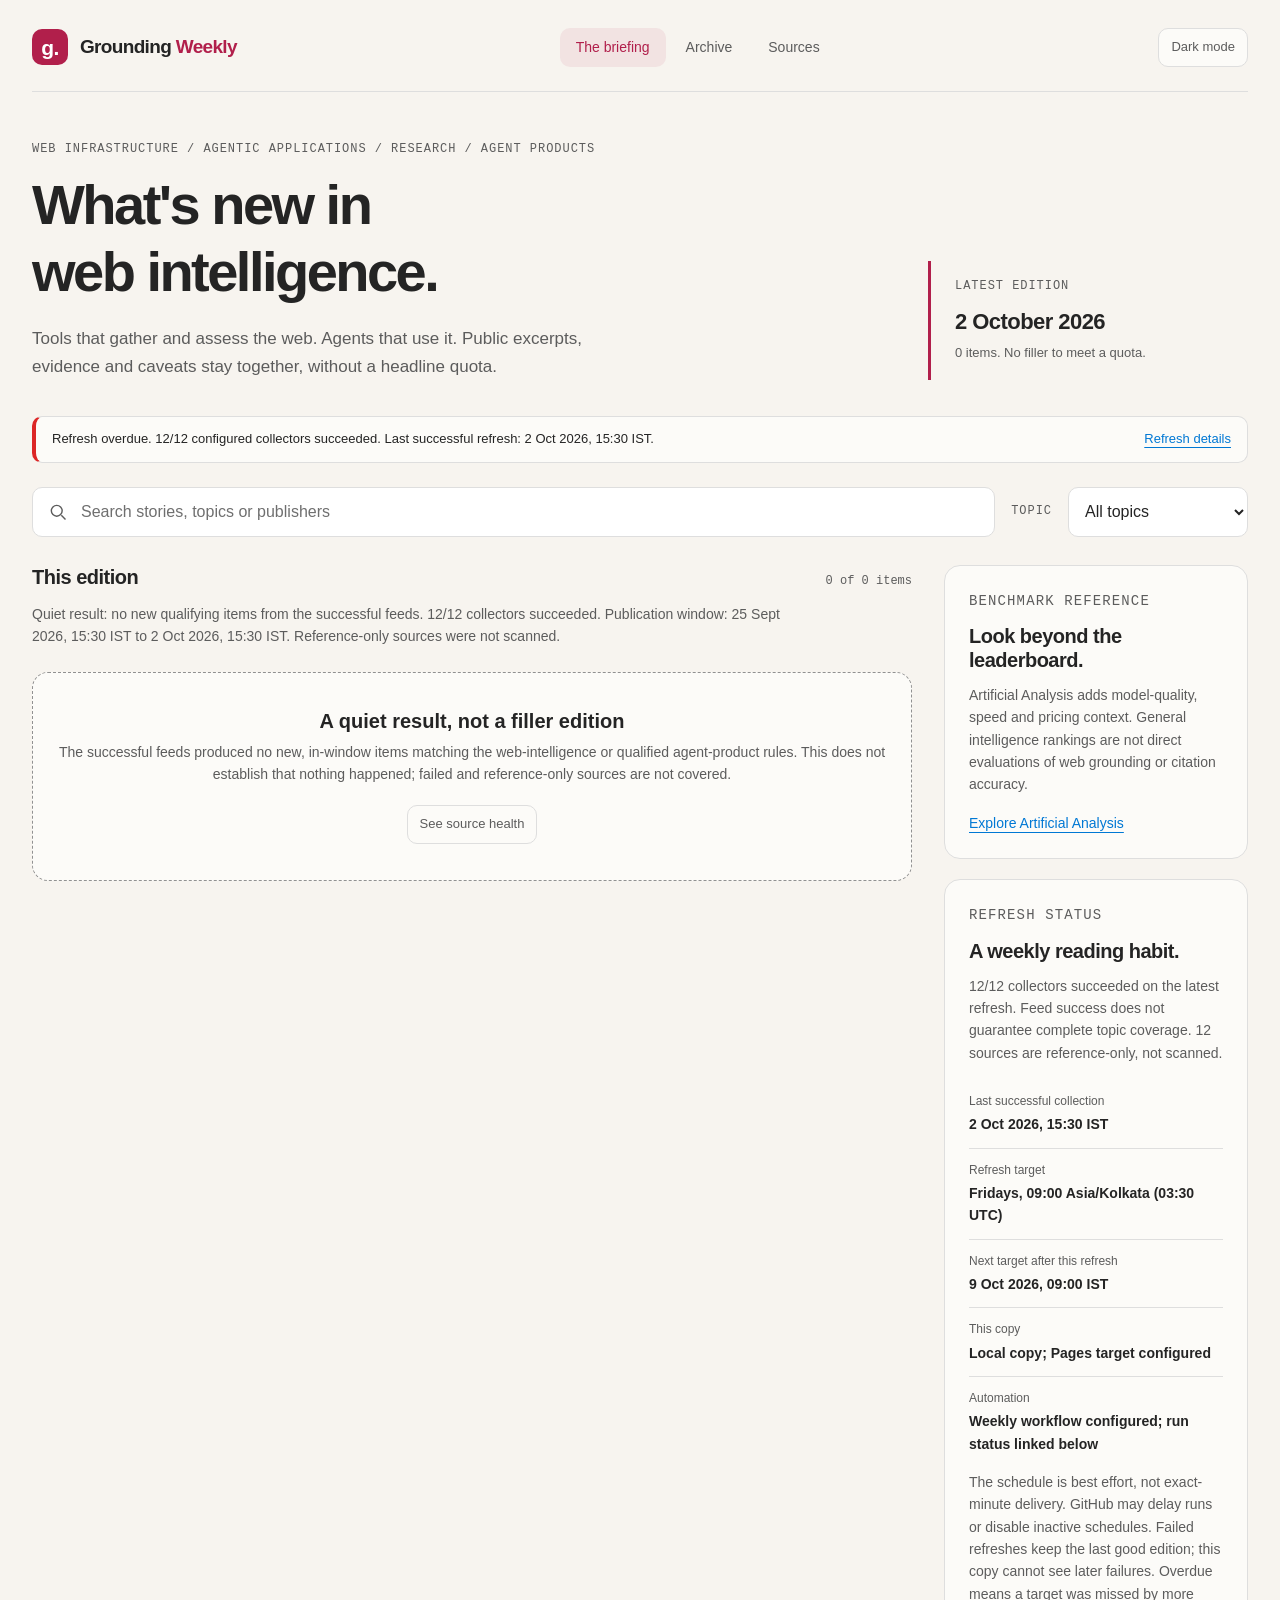
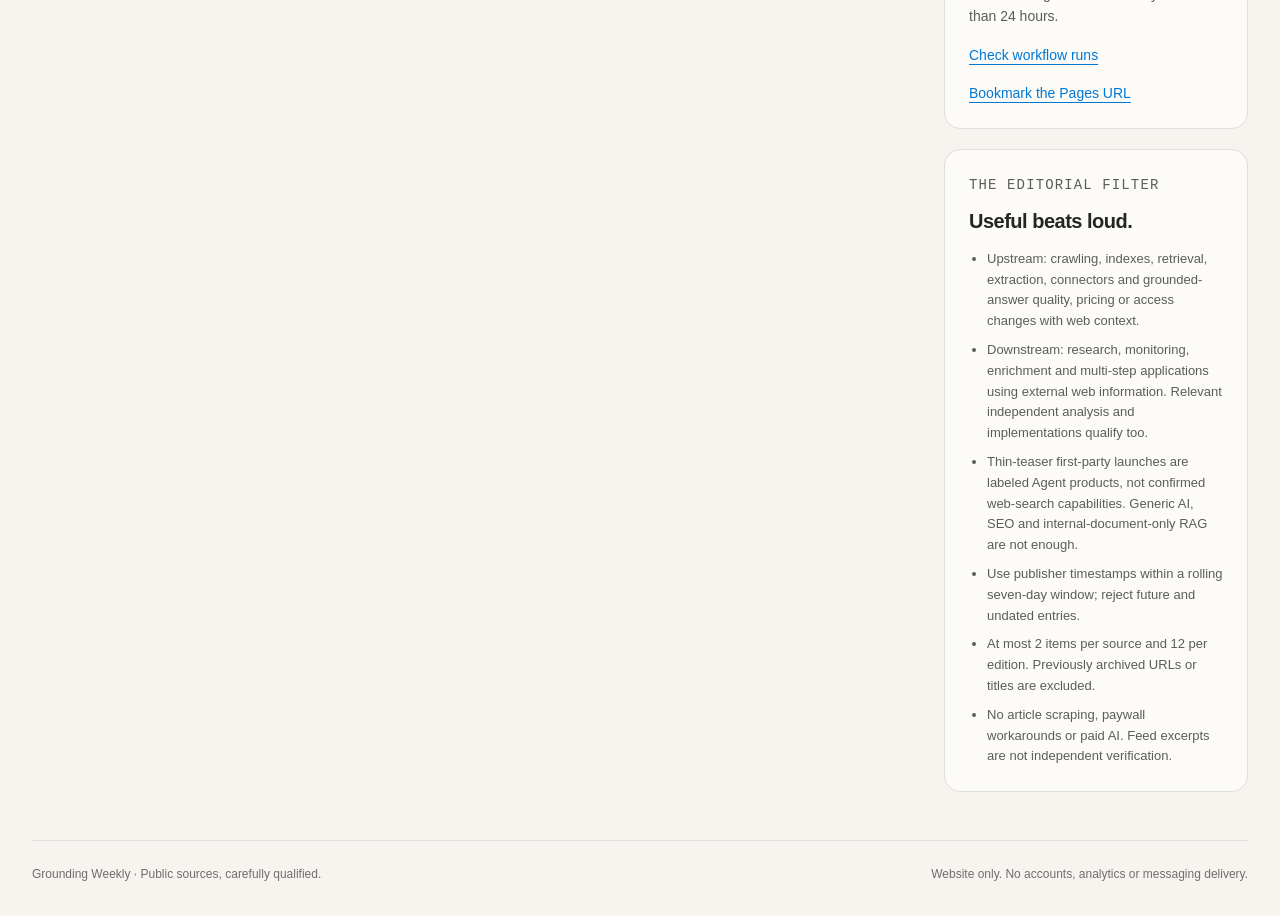
==== site/index.html @ 3a41c018 "Refresh Grounding Weekly public sources Co-authored-by: Copilot App <223556219+Copilot@users.noreply" ====
<!doctype html>
<html lang="en">
<head>
  <meta charset="utf-8">
  <meta name="viewport" content="width=device-width, initial-scale=1">
  <meta http-equiv="Content-Security-Policy" content="default-src &#x27;none&#x27;; script-src &#x27;sha256-J58UBalZcJHrtIwJrzd4avduyvlO5Zl3lnhrswQfM/o=&#x27; &#x27;sha256-8qajJcieDeSsYee5qDtjoxFMNCPQEIodFsdu4jN24/o=&#x27;; style-src &#x27;sha256-WoX86T97za8FQzG6tAXpwIPqg0qZs0aU4cuhCdgbiOQ=&#x27;; base-uri &#x27;none&#x27;; form-action &#x27;none&#x27;; connect-src &#x27;none&#x27;; object-src &#x27;none&#x27;">
  <meta name="referrer" content="no-referrer">
  <meta name="description" content="A weekly briefing on web intelligence: upstream search and data tools, downstream agentic applications, research and qualified agent-product launches. Public excerpts and honest source coverage.">
  <link rel="canonical" href="https://charanm86.github.io/grounding-weekly/">
  <title>Grounding Weekly</title>
  <script>
    (() => {
      const param = new URLSearchParams(window.location.search).get("clawpilotTheme");
      const theme =
        param || (window.matchMedia("(prefers-color-scheme: dark)").matches ? "dark" : "light");
      document.documentElement.setAttribute("data-theme", theme);
    })();
  </script>
  <style>:root {
  color-scheme: light;
  --cp-bg: #f7f4ef;
  --cp-bg-elevated: #fcfbf8;
  --cp-surface: #ffffff;
  --cp-surface-soft: #f5f5f5;
  --cp-border: #dedede;
  --cp-border-strong: #919191;
  --cp-text: #242424;
  --cp-text-muted: #5c5c5c;
  --cp-text-soft: #6f6f6f;
  --cp-accent: #b11f4b;
  --cp-accent-hover: #9a1a41;
  --cp-accent-soft: rgba(177, 31, 75, 0.08);
  --cp-accent-fg: #ffffff;
  --cp-success: #16a34a;
  --cp-danger: #dc2626;
  --cp-warning: #f59e0b;
  --cp-link: #0078d4;
  --cp-shadow: 0 18px 48px rgba(0, 0, 0, 0.12);
  --cp-overlay: rgba(255, 255, 255, 0.8);
  --cp-panel: rgba(255, 255, 255, 0.86);
  --cp-panel-strong: rgba(255, 255, 255, 0.96);
  --cp-sheen: rgba(255, 255, 255, 0.55);
  --cp-highlight: rgba(177, 31, 75, 0.12);
}
html[data-theme="dark"] {
  color-scheme: dark;
  --cp-bg: #3d3b3a;
  --cp-bg-elevated: #343231;
  --cp-surface: #292929;
  --cp-surface-soft: #2e2e2e;
  --cp-border: #474747;
  --cp-border-strong: #5f5f5f;
  --cp-text: #dedede;
  --cp-text-muted: #919191;
  --cp-text-soft: #b0b0b0;
  --cp-accent: #fd8ea1;
  --cp-accent-hover: #fb7b91;
  --cp-accent-soft: rgba(253, 142, 161, 0.14);
  --cp-accent-fg: #1a1a1a;
  --cp-success: #4ade80;
  --cp-danger: #f87171;
  --cp-warning: #fbbf24;
  --cp-link: #4da6ff;
  --cp-shadow: 0 18px 48px rgba(0, 0, 0, 0.32);
  --cp-overlay: rgba(41, 41, 41, 0.88);
  --cp-panel: rgba(41, 41, 41, 0.72);
  --cp-panel-strong: rgba(41, 41, 41, 0.96);
  --cp-sheen: rgba(255, 255, 255, 0.04);
  --cp-highlight: rgba(253, 142, 161, 0.12);
}
:root { --cp-card-shadow: 0 0 2px rgba(0,0,0,0.12), 0 1px 2px rgba(0,0,0,0.14); }
* { box-sizing: border-box; }
[hidden] { display: none !important; }
html { scroll-behavior: smooth; }
body { margin: 0; background: var(--cp-bg); color: var(--cp-text); font: 16px/1.6 "Segoe UI", Aptos, Calibri, -apple-system, BlinkMacSystemFont, sans-serif; }
button, input, select { font: inherit; }
button, a { -webkit-tap-highlight-color: var(--cp-accent-soft); }
button { cursor: pointer; }
a { color: var(--cp-link); text-underline-offset: 4px; }
a:hover { text-decoration-thickness: 2px; }
:focus-visible { outline: 3px solid var(--cp-accent); outline-offset: 4px; }
h1, h2, h3, p { margin: 0; }
h1, h2, h3 { line-height: 1.2; }
.shell { width: min(1240px, calc(100% - 64px)); margin: 0 auto; }
.mono, .eyebrow, .tag, .source-kind { font-family: Consolas, "Courier New", Courier, monospace; }
.eyebrow { color: var(--cp-text-muted); font-size: 12px; letter-spacing: .08em; text-transform: uppercase; }
.muted { color: var(--cp-text-muted); }
.small { font-size: 13px; }
.skip-link { position: fixed; top: 8px; left: 16px; z-index: 20; transform: translateY(-160%); background: var(--cp-surface); padding: 8px 16px; border: 1px solid var(--cp-border); }
.skip-link:focus { transform: translateY(0); }
.masthead { display: flex; align-items: center; justify-content: space-between; gap: 24px; padding: 28px 0 24px; border-bottom: 1px solid var(--cp-border); }
.brand { color: var(--cp-text); text-decoration: none; display: flex; align-items: center; gap: 12px; font-size: 19px; font-weight: 700; letter-spacing: -.035em; }
.brand-mark { display: grid; place-items: center; width: 36px; height: 36px; border-radius: 10px; background: var(--cp-accent); color: var(--cp-accent-fg); font-size: 21px; font-weight: 600; }
.brand .brand-accent { color: var(--cp-accent); }
.nav { display: flex; gap: 4px; align-items: center; }
.nav a { border-radius: 10px; padding: 8px 16px; font-size: 14px; color: var(--cp-text-muted); text-decoration: none; }
.nav a:hover, .nav a[aria-current="page"] { background: var(--cp-accent-soft); color: var(--cp-accent); }
.theme-button, .quiet-button { border: 1px solid var(--cp-border); color: var(--cp-text-muted); background: var(--cp-bg-elevated); border-radius: 10px; padding: 8px 12px; font-size: 13px; text-decoration: none; display: inline-block; }
.theme-button:hover, .quiet-button:hover { border-color: var(--cp-accent); color: var(--cp-accent); }
.hero { display: grid; grid-template-columns: 1fr 320px; align-items: end; gap: 48px; padding: 48px 0 36px; }
.hero h1 { margin-top: 12px; font-size: clamp(32px, 4.4vw, 56px); font-weight: 650; letter-spacing: -.045em; max-width: 680px; }
.hero-copy { margin-top: 20px; max-width: 580px; color: var(--cp-text-muted); font-size: 17px; }
.edition-stamp { padding: 16px 0 16px 24px; border-left: 3px solid var(--cp-accent); }
.edition-stamp strong { display: block; margin: 8px 0 4px; font-size: 22px; font-weight: 600; letter-spacing: -.025em; }
.freshness-banner { display: flex; justify-content: space-between; gap: 16px; align-items: center; padding: 12px 16px; border: 1px solid var(--cp-border); border-left: 4px solid var(--cp-success); border-radius: 10px; background: var(--cp-bg-elevated); font-size: 13px; margin-bottom: 24px; }
.freshness-banner[data-level="partial"], .freshness-banner[data-level="pending"] { border-left-color: var(--cp-warning); }
.freshness-banner[data-level="overdue"] { border-left-color: var(--cp-danger); }
.freshness-banner a { flex-shrink: 0; }
.toolbar { display: flex; align-items: center; gap: 16px; margin-bottom: 28px; }
.search-wrap { position: relative; flex: 1; }
.search-wrap label { position: absolute; width: 1px; height: 1px; overflow: hidden; clip-path: inset(50%); }
.search-wrap svg { position: absolute; left: 16px; top: 15px; width: 20px; height: 20px; stroke: var(--cp-text-muted); pointer-events: none; }
.search-wrap input { width: 100%; height: 50px; border: 1px solid var(--cp-border); border-radius: 10px; padding: 12px 76px 12px 48px; background: var(--cp-surface); color: var(--cp-text); }
.search-wrap input::placeholder { color: var(--cp-text-soft); }
.search-wrap button { position: absolute; right: 12px; top: 12px; border: 0; padding: 2px 8px; background: var(--cp-surface-soft); color: var(--cp-text-muted); border-radius: 6px; font-size: 13px; }
.toolbar select { height: 50px; min-width: 180px; border: 1px solid var(--cp-border); border-radius: 10px; padding: 8px 36px 8px 12px; background: var(--cp-surface); color: var(--cp-text); }
.layout { display: grid; grid-template-columns: minmax(0, 1fr) 304px; gap: 32px; align-items: start; }
.section-top { display: flex; justify-content: space-between; gap: 16px; align-items: baseline; margin-bottom: 16px; }
.section-top h2 { font-size: 20px; letter-spacing: -.025em; }
.result-count { font-size: 12px; color: var(--cp-text-muted); }
.section-description { margin: -4px 0 24px; font-size: 14px; color: var(--cp-text-muted); max-width: 760px; }
.stories { display: grid; gap: 20px; }
.story { border: 1px solid var(--cp-border); border-radius: 16px; background: var(--cp-surface); box-shadow: var(--cp-card-shadow); overflow: hidden; }
.story-content { padding: 28px 28px 24px; }
.story-tags { display: flex; flex-wrap: wrap; align-items: center; gap: 8px; margin-bottom: 16px; }
.tag { display: inline-flex; align-items: center; padding: 3px 8px; border-radius: 6px; background: var(--cp-surface-soft); color: var(--cp-text-muted); font-size: 11px; line-height: 1.6; }
.tag.accent { color: var(--cp-accent); background: var(--cp-accent-soft); }
.story h3 { font-size: clamp(22px, 2.4vw, 29px); font-weight: 650; letter-spacing: -.035em; margin-bottom: 16px; max-width: 690px; overflow-wrap: anywhere; }
.summary-block h4 { margin: 0 0 4px; font-size: 14px; line-height: 1.4; }
.excerpt-label { color: var(--cp-text-muted); font-size: 12px; margin-bottom: 8px; }
.story-summary { font-size: 16px; color: var(--cp-text-muted); overflow-wrap: anywhere; }
.why { margin-top: 20px; padding-left: 16px; border-left: 2px solid var(--cp-border-strong); font-size: 14px; }
.why strong { display: block; margin-bottom: 4px; font-size: 12px; color: var(--cp-accent); }
.evidence-strip { display: grid; grid-template-columns: 1fr 1.1fr; gap: 16px; padding: 16px 28px; border-top: 1px solid var(--cp-border); background: var(--cp-bg-elevated); }
.evidence-strip small { display: block; color: var(--cp-text-muted); font-size: 11px; margin-bottom: 2px; letter-spacing: .06em; text-transform: uppercase; }
.evidence-strip a { font-size: 13px; font-weight: 600; }
.evidence-strip .status-text { font-size: 13px; }
.story-notes { border-top: 1px solid var(--cp-border); padding: 0 28px; }
.story-notes summary { cursor: pointer; padding: 12px 0; color: var(--cp-text-muted); font-size: 13px; }
.story-notes p { margin-bottom: 16px; font-size: 13px; color: var(--cp-text-muted); }
.sidebar { display: grid; gap: 20px; }
.side-panel { background: var(--cp-bg-elevated); border: 1px solid var(--cp-border); border-radius: 16px; padding: 24px; }
.side-panel h2 { margin: 12px 0; font-size: 20px; letter-spacing: -.025em; }
.side-panel p { font-size: 14px; color: var(--cp-text-muted); }
.side-panel a { display: block; margin-top: 16px; font-size: 14px; }
.side-panel ul { margin: 16px 0 0; padding-left: 18px; color: var(--cp-text-muted); font-size: 13px; }
.side-panel li + li { margin-top: 8px; }
.status-row { display: grid; grid-template-columns: 1fr; padding: 12px 0; border-bottom: 1px solid var(--cp-border); gap: 2px; }
.status-row:last-child { border-bottom: 0; padding-bottom: 0; }
.status-row dt { color: var(--cp-text-muted); font-size: 12px; }
.status-row dd { margin: 0; font-size: 14px; font-weight: 600; }
.source-intro { border: 1px solid var(--cp-border); border-radius: 10px; background: var(--cp-bg-elevated); padding: 16px 20px; margin-bottom: 20px; font-size: 13px; color: var(--cp-text-muted); }
.source-list { display: grid; gap: 12px; }
.source-row { display: grid; grid-template-columns: minmax(0, 1fr) minmax(0, 1.15fr); align-items: start; gap: 16px; padding: 20px 24px; background: var(--cp-surface); border: 1px solid var(--cp-border); border-radius: 16px; }
.source-row h3 { font-size: 17px; font-weight: 600; margin-top: 4px; }
.source-row h3 a { color: var(--cp-text); text-decoration: none; }
.source-row h3 a:hover { color: var(--cp-accent); text-decoration: underline; }
.source-kind { color: var(--cp-text-soft); font-size: 10px; text-transform: uppercase; letter-spacing: .08em; }
.source-purpose, .source-health { font-size: 13px; color: var(--cp-text-muted); overflow-wrap: anywhere; }
.source-audience { margin-top: 8px; font-size: 12px; color: var(--cp-text-soft); }
.source-feed { display: inline-block; margin-top: 8px; font-size: 12px; }
.source-health { margin-top: 12px; border-top: 1px solid var(--cp-border); padding-top: 12px; }
.health-label { color: var(--cp-text); font-weight: 600; display: block; margin-bottom: 4px; }
.health-label::before { content: ""; display: inline-block; width: 7px; height: 7px; border-radius: 50%; margin-right: 8px; background: var(--cp-border-strong); }
.health-label[data-status="ok"]::before { background: var(--cp-success); }
.health-label[data-status="blocked"]::before, .health-label[data-status="failed"]::before { background: var(--cp-warning); }
.archive-card { display: grid; grid-template-columns: 120px minmax(0, 1fr); gap: 24px; padding: 24px; border: 1px solid var(--cp-border); border-radius: 16px; background: var(--cp-surface); }
.archive-date { color: var(--cp-accent); font-size: 14px; font-family: Consolas, "Courier New", Courier, monospace; }
.archive-card h3 { margin-bottom: 8px; font-size: 20px; letter-spacing: -.025em; }
.archive-card p { font-size: 14px; color: var(--cp-text-muted); }
.archive-card .quiet-button { margin-top: 16px; }
.empty { border: 1px dashed var(--cp-border-strong); border-radius: 16px; padding: 36px 24px; text-align: center; background: var(--cp-bg-elevated); }
.empty h3 { font-size: 20px; margin-bottom: 8px; }
.empty p { color: var(--cp-text-muted); font-size: 14px; margin-bottom: 20px; }
.footer { margin-top: 48px; padding: 24px 0 32px; border-top: 1px solid var(--cp-border); display: flex; justify-content: space-between; gap: 24px; color: var(--cp-text-soft); font-size: 12px; }
.error { padding: 20px; border: 1px solid var(--cp-danger); border-radius: 10px; color: var(--cp-danger); background: var(--cp-surface); margin: 24px 0; }
@media (max-width: 1000px) {
  .shell { width: min(900px, calc(100% - 40px)); }
  .hero { grid-template-columns: 1fr 260px; gap: 28px; }
  .layout { grid-template-columns: minmax(0, 1fr) 260px; gap: 20px; }
  .story-content { padding: 24px; }
  .evidence-strip { padding-left: 24px; padding-right: 24px; }
  .story-notes { padding: 0 24px; }
}
@media (max-width: 760px) {
  .shell { width: calc(100% - 32px); }
  .masthead { flex-wrap: wrap; gap: 20px 12px; padding: 20px 0 16px; }
  .brand { font-size: 18px; }
  .nav { order: 3; width: 100%; }
  .nav a { flex: 1; text-align: center; padding: 8px; }
  .hero { grid-template-columns: 1fr; gap: 24px; padding: 32px 0 24px; }
  .hero h1 { font-size: 38px; max-width: 580px; }
  .hero-copy { font-size: 15px; margin-top: 16px; }
  .edition-stamp { padding: 4px 0 4px 16px; }
  .edition-stamp strong { font-size: 18px; margin-top: 4px; }
  .freshness-banner { flex-direction: column; align-items: start; gap: 8px; }
  .toolbar { flex-wrap: wrap; gap: 12px; }
  .search-wrap { flex-basis: 100%; }
  .toolbar select { width: 100%; }
  .layout { grid-template-columns: 1fr; }
  .story-content { padding: 20px; }
  .story h3 { font-size: 24px; }
  .evidence-strip { padding: 16px 20px; gap: 12px; }
  .story-notes { padding: 0 20px; }
  .sidebar { grid-template-columns: 1fr; margin-top: 12px; }
  .source-row { grid-template-columns: 1fr; gap: 12px; padding: 20px; }
  .archive-card { grid-template-columns: 1fr; gap: 12px; padding: 20px; }
  .footer { flex-direction: column; gap: 8px; margin-top: 32px; }
}
@media (max-width: 380px) {
  .brand { font-size: 16px; gap: 8px; }
  .theme-button { padding: 8px; }
  .section-top { flex-wrap: wrap; gap: 8px; }
}
@media (prefers-reduced-motion: reduce) { html { scroll-behavior: auto; } }
@media print {
  body { background: var(--cp-surface); }
  .shell { width: 100%; }
  .nav, .theme-button, .toolbar, .freshness-banner a { display: none; }
  .hero, .layout { display: block; }
  .hero { padding: 24px 0; }
  .edition-stamp { margin-top: 20px; }
  .sidebar { margin-top: 24px; grid-template-columns: 1fr 1fr; }
  .story { break-inside: avoid; box-shadow: none; }
}
</style>
</head>
<body>
  <a class="skip-link" href="#main-content">Skip to the briefing</a>
  <div class="shell">
    <header class="masthead">
      <a class="brand" href="#edition" aria-label="Grounding Weekly home">
        <span class="brand-mark" aria-hidden="true">g.</span>
        <span>Grounding <span class="brand-accent">Weekly</span></span>
      </a>
      <nav class="nav" aria-label="Main navigation">
        <a href="#edition" data-nav="edition" aria-current="page">The briefing</a>
        <a href="#archive" data-nav="archive">Archive</a>
        <a href="#sources" data-nav="sources">Sources</a>
      </nav>
      <button class="theme-button" id="theme-toggle" type="button" aria-pressed="false">Dark mode</button>
    </header>
    <section class="hero" aria-labelledby="page-title">
      <div>
        <p class="eyebrow">Web infrastructure / Agentic applications / Research / Agent products</p>
        <h1 id="page-title">What's new in<br>web intelligence.</h1>
        <p class="hero-copy">Tools that gather and assess the web. Agents that use it. Public excerpts, evidence and caveats stay together, without a headline quota.</p>
      </div>
      <div class="edition-stamp">
        <p class="eyebrow" id="stamp-label">Edition</p>
        <strong id="stamp-date"></strong>
        <p class="small muted" id="stamp-note"></p>
      </div>
    </section>
    <div class="freshness-banner" id="freshness-banner" role="status">
      <span id="freshness-summary"></span>
      <a href="#update-status">Refresh details</a>
    </div>
    <div id="load-error" class="error" role="alert" hidden></div>
    <noscript><p class="error">Enable JavaScript to browse the briefing, filters and source library. This self-contained reader makes no background requests and needs no external scripts.</p></noscript>
    <main id="main-content" tabindex="-1">
      <div class="toolbar">
        <div class="search-wrap">
          <label for="search">Search the current view</label>
          <svg viewBox="0 0 24 24" fill="none" stroke-width="1.7" aria-hidden="true"><circle cx="10.5" cy="10.5" r="6.5"></circle><path d="m16 16 5 5"></path></svg>
          <input id="search" type="search" placeholder="Search stories, topics or publishers" autocomplete="off" spellcheck="false" aria-controls="view-content">
          <button id="clear-search" type="button" hidden aria-label="Clear search">Clear</button>
        </div>
        <label for="filter" class="eyebrow" id="filter-label">Topic</label>
        <select id="filter" aria-labelledby="filter-label" aria-controls="view-content"><option value="all">All topics</option></select>
      </div>
      <div class="layout">
        <div id="view-content">
          <section id="edition-view" aria-labelledby="edition-heading">
            <div class="section-top">
              <h2 id="edition-heading">This edition</h2>
              <span class="result-count mono" id="edition-count" role="status" aria-live="polite"></span>
            </div>
            <p class="section-description" id="edition-description"></p>
            <div id="story-list" class="stories"></div>
          </section>
          <section id="archive-view" aria-labelledby="archive-heading" hidden>
            <div class="section-top">
              <h2 id="archive-heading">The archive</h2>
              <span class="result-count mono" id="archive-count" role="status" aria-live="polite"></span>
            </div>
            <p class="section-description">Saved editions, including quiet weeks. Dates and source health belong to each snapshot; old stories are not announced again. Same-day refreshes update one edition.</p>
            <div id="archive-list" class="stories"></div>
          </section>
          <section id="sources-view" aria-labelledby="sources-heading" hidden>
            <div class="section-top">
              <h2 id="sources-heading">The source library</h2>
              <span class="result-count mono" id="sources-count" role="status" aria-live="polite"></span>
            </div>
            <p class="section-description" id="source-description"></p>
            <div class="source-intro" id="source-intro"></div>
            <div id="source-list" class="source-list"></div>
          </section>
        </div>
        <aside class="sidebar" aria-label="Reading notes and refresh status">
          <section class="side-panel">
            <p class="eyebrow">Benchmark reference</p>
            <h2>Look beyond the leaderboard.</h2>
            <p>Artificial Analysis adds model-quality, speed and pricing context. General intelligence rankings are not direct evaluations of web grounding or citation accuracy.</p>
            <a href="https://artificialanalysis.ai/" target="_blank" rel="noopener noreferrer">Explore Artificial Analysis</a>
          </section>
          <section class="side-panel" id="update-status" aria-labelledby="update-heading">
            <p class="eyebrow">Refresh status</p>
            <h2 id="update-heading">A weekly reading habit.</h2>
            <p id="coverage-summary"></p>
            <dl>
              <div class="status-row"><dt>Last successful collection</dt><dd id="refresh-date"></dd></div>
              <div class="status-row"><dt>Refresh target</dt><dd id="cadence"></dd></div>
              <div class="status-row"><dt>Next target after this refresh</dt><dd id="next-refresh"></dd></div>
              <div class="status-row"><dt>This copy</dt><dd id="hosting-status"></dd></div>
              <div class="status-row"><dt>Automation</dt><dd id="automation-status"></dd></div>
            </dl>
            <p class="small" id="freshness-note"></p>
            <a id="workflow-link" target="_blank" rel="noopener noreferrer">Check workflow runs</a>
            <a id="site-link" target="_blank" rel="noopener noreferrer">Bookmark the Pages URL</a>
          </section>
          <section class="side-panel">
            <p class="eyebrow">The editorial filter</p>
            <h2>Useful beats loud.</h2>
            <ul>
              <li>Upstream: crawling, indexes, retrieval, extraction, connectors and grounded-answer quality, pricing or access changes with web context.</li>
              <li>Downstream: research, monitoring, enrichment and multi-step applications using external web information. Relevant independent analysis and implementations qualify too.</li>
              <li>Thin-teaser first-party launches are labeled Agent products, not confirmed web-search capabilities. Generic AI, SEO and internal-document-only RAG are not enough.</li>
              <li>Use publisher timestamps within a rolling seven-day window; reject future and undated entries.</li>
              <li id="selection-limits"></li>
              <li>No article scraping, paywall workarounds or paid AI. Feed excerpts are not independent verification.</li>
            </ul>
          </section>
        </aside>
      </div>
    </main>
    <footer class="footer">
      <span>Grounding Weekly &middot; Public sources, carefully qualified.</span>
      <span>Website only. No accounts, analytics or messaging delivery.</span>
    </footer>
  </div>
  <template id="story-template">
    <article class="story">
      <div class="story-content">
        <div class="story-tags"><span class="tag accent" data-field="kind"></span><span class="tag" data-field="topic"></span><span class="small muted" data-field="date"></span></div>
        <h3 data-field="title"></h3>
        <div class="summary-block">
          <h4>Summary</h4>
          <p class="excerpt-label" data-field="excerptLabel"></p>
          <p class="story-summary" data-field="excerpt"></p>
        </div>
        <div class="why"><strong>WHY INCLUDED</strong><p data-field="why"></p></div>
      </div>
      <div class="evidence-strip">
        <div><small>Publisher source</small><a data-field="source-link" target="_blank" rel="noopener noreferrer"></a></div>
        <div><small>Evidence label</small><span class="status-text" data-field="evidence"></span></div>
      </div>
      <details class="story-notes"><summary>Evidence and caveats</summary><p data-field="caveat"></p></details>
    </article>
  </template>
  <script id="briefing-data" type="application/json">{"schemaVersion":2,"currentEditionId":"2026-10-02","lastSuccessfulRefresh":"2026-10-02T10:00:08Z","editions":[{"id":"2026-10-02","date":"2026-10-02","name":"Weekly briefing - 2026-10-02","origin":"collected","outcome":"quiet","refreshedAt":"2026-10-02T10:00:08Z","windowStart":"2026-09-25T10:00:01Z","windowEnd":"2026-10-02T10:00:01Z","coverage":[{"sourceId":"openai","checkedAt":"2026-10-02T10:00:02Z","status":"ok","entries":1243,"eligible":0,"selected":0,"rejected":{"offTopic":13,"alreadyArchived":1,"outsideWindow":1229},"bytes":758460,"message":"Public feed retrieved and parsed."},{"sourceId":"google","checkedAt":"2026-10-02T10:00:02Z","status":"ok","entries":20,"eligible":0,"selected":0,"rejected":{"offTopic":4,"outsideWindow":16},"bytes":538152,"message":"Public feed retrieved and parsed."},{"sourceId":"microsoft","checkedAt":"2026-10-02T10:00:02Z","status":"ok","entries":10,"eligible":0,"selected":0,"rejected":{"offTopic":4,"outsideWindow":6},"bytes":226970,"message":"Public feed retrieved and parsed."},{"sourceId":"brave","checkedAt":"2026-10-02T10:00:02Z","status":"ok","entries":10,"eligible":0,"selected":0,"rejected":{"outsideWindow":10},"bytes":146694,"message":"Public feed retrieved and parsed."},{"sourceId":"simon-willison","checkedAt":"2026-10-02T10:00:02Z","status":"ok","entries":30,"eligible":0,"selected":0,"rejected":{"offTopic":14,"outsideWindow":16},"bytes":166610,"message":"Public feed retrieved and parsed."},{"sourceId":"one-useful-thing","checkedAt":"2026-10-02T10:00:02Z","status":"ok","entries":20,"eligible":0,"selected":0,"rejected":{"offTopic":1,"outsideWindow":19},"bytes":911449,"message":"Public feed retrieved and parsed."},{"sourceId":"ahead-of-ai","checkedAt":"2026-10-02T10:00:02Z","status":"ok","entries":20,"eligible":0,"selected":0,"rejected":{"offTopic":1,"outsideWindow":19},"bytes":2707555,"message":"Public feed retrieved and parsed."},{"sourceId":"interconnects","checkedAt":"2026-10-02T10:00:02Z","status":"ok","entries":20,"eligible":0,"selected":0,"rejected":{"outsideWindow":20},"bytes":539653,"message":"Public feed retrieved and parsed."},{"sourceId":"latent-space","checkedAt":"2026-10-02T10:00:02Z","status":"ok","entries":20,"eligible":0,"selected":0,"rejected":{"offTopic":9,"outsideWindow":11},"bytes":1349457,"message":"Public feed retrieved and parsed."},{"sourceId":"towards-ai","checkedAt":"2026-10-02T10:00:02Z","status":"ok","entries":10,"eligible":0,"selected":0,"rejected":{"offTopic":10},"bytes":93828,"message":"Public feed retrieved and parsed."},{"sourceId":"data-science-collective","checkedAt":"2026-10-02T10:00:02Z","status":"ok","entries":10,"eligible":0,"selected":0,"rejected":{"offTopic":6,"outsideWindow":4},"bytes":68652,"message":"Public feed retrieved and parsed."},{"sourceId":"arxiv-ir","checkedAt":"2026-10-02T10:00:03Z","status":"ok","entries":24,"eligible":0,"selected":0,"rejected":{"offTopic":12,"notNewPreprint":12},"bytes":51958,"message":"Public feed retrieved and parsed.","robotsNote":"No robots.txt published (HTTP 404/410)."}],"items":[]},{"id":"2026-09-30","date":"2026-09-30","name":"Weekly briefing - 2026-09-30","origin":"collected","outcome":"stories","refreshedAt":"2026-09-30T08:58:26Z","windowStart":"2026-09-23T03:28:51Z","windowEnd":"2026-09-30T08:58:14Z","coverage":[{"sourceId":"openai","checkedAt":"2026-09-30T08:58:14Z","status":"ok","entries":1238,"eligible":0,"selected":0,"rejected":{"offTopic":15,"alreadyArchived":1,"outsideWindow":1222},"bytes":755374,"message":"Public feed retrieved and parsed."},{"sourceId":"google","checkedAt":"2026-09-30T08:58:14Z","status":"failed","entries":0,"eligible":0,"selected":0,"rejected":{},"message":"TimeoutError: The read operation timed out"},{"sourceId":"microsoft","checkedAt":"2026-09-30T08:58:14Z","status":"ok","entries":10,"eligible":0,"selected":0,"rejected":{"offTopic":4,"outsideWindow":6},"bytes":227316,"message":"Public feed retrieved and parsed."},{"sourceId":"brave","checkedAt":"2026-09-30T08:58:14Z","status":"ok","entries":10,"eligible":0,"selected":0,"rejected":{"outsideWindow":10},"bytes":146694,"message":"Public feed retrieved and parsed."},{"sourceId":"simon-willison","checkedAt":"2026-09-30T08:58:14Z","status":"ok","entries":30,"eligible":0,"selected":0,"rejected":{"offTopic":18,"outsideWindow":12},"bytes":167176,"message":"Public feed retrieved and parsed."},{"sourceId":"one-useful-thing","checkedAt":"2026-09-30T08:58:14Z","status":"ok","entries":20,"eligible":0,"selected":0,"rejected":{"outsideWindow":20},"bytes":926908,"message":"Public feed retrieved and parsed."},{"sourceId":"ahead-of-ai","checkedAt":"2026-09-30T08:58:14Z","status":"ok","entries":20,"eligible":0,"selected":0,"rejected":{"offTopic":1,"outsideWindow":19},"bytes":2706431,"message":"Public feed retrieved and parsed."},{"sourceId":"interconnects","checkedAt":"2026-09-30T08:58:14Z","status":"ok","entries":20,"eligible":0,"selected":0,"rejected":{"outsideWindow":20},"bytes":539653,"message":"Public feed retrieved and parsed."},{"sourceId":"latent-space","checkedAt":"2026-09-30T08:58:14Z","status":"ok","entries":20,"eligible":0,"selected":0,"rejected":{"offTopic":10,"outsideWindow":10},"bytes":1369493,"message":"Public feed retrieved and parsed."},{"sourceId":"towards-ai","checkedAt":"2026-09-30T08:58:14Z","status":"ok","entries":10,"eligible":0,"selected":0,"rejected":{"offTopic":10},"bytes":174192,"message":"Public feed retrieved and parsed."},{"sourceId":"data-science-collective","checkedAt":"2026-09-30T08:58:14Z","status":"ok","entries":10,"eligible":0,"selected":0,"rejected":{"offTopic":6,"outsideWindow":4},"bytes":110856,"message":"Public feed retrieved and parsed."},{"sourceId":"arxiv-ir","checkedAt":"2026-09-30T08:58:15Z","status":"ok","entries":41,"eligible":0,"selected":0,"rejected":{"alreadyArchived":2,"offTopic":12,"notNewPreprint":27},"bytes":92126,"message":"Public feed retrieved and parsed.","robotsNote":"No robots.txt published (HTTP 404/410)."}],"items":[{"id":"fbf6c9160eee6d4c","sourceId":"arxiv-ir","kind":"Research / preprint","topic":"Agentic applications","publishedAt":"2026-09-30T04:00:00Z","title":"Structured Interaction, Visual Localization, and Robust Execution for Complex Web Tasks: A Technical Report on the WebRetriever Challenge","excerpt":"arXiv:2609.35904v1 Announce Type: new Abstract: This report presents the web agent system developed for the WebRetriever Challenge. The system follows a structuredinteraction- first strategy, using semantic webpage...","excerptLabel":"Publisher excerpt","matchedTerms":["agent","web tasks"],"evidence":"Preprint; peer review not established","url":"https://arxiv.org/abs/2609.35904","caveat":"Publication time comes from the feed, not an independent article-date check. Automatic keyword selection can miss relevant items or include marginal ones. Short excerpts omit context; read the source. A preprint is research, not a verified product capability or a claim of peer review."},{"id":"4e7caffd29ca672d","sourceId":"arxiv-ir","kind":"Research / preprint","topic":"Evaluation","publishedAt":"2026-09-30T04:00:00Z","title":"Socrates-RAG: Premise-Directed Inquiry against Coordinated Evidence Poisoning","excerpt":"arXiv:2609.35773v1 Announce Type: new Abstract: Retrieval-augmented generation (RAG) defenses typically decide how to filter or aggregate a fixed retrieved set. In open-corpus question answering, however, decisive...","excerptLabel":"Publisher excerpt","matchedTerms":["evidence poisoning","open-corpus","retrieval"],"evidence":"Preprint; peer review not established","url":"https://arxiv.org/abs/2609.35773","caveat":"Publication time comes from the feed, not an independent article-date check. Automatic keyword selection can miss relevant items or include marginal ones. Short excerpts omit context; read the source. A preprint is research, not a verified product capability or a claim of peer review."},{"id":"dec620cb7225d243","sourceId":"openai","kind":"Publisher update","topic":"Agent products","publishedAt":"2026-09-29T00:00:00Z","title":"Introducing dots","excerpt":"Dots by OpenAI are proactive assistants that can keep working across complex projects and everyday tasks. Learn how dots help you stay in control while work moves forward.","excerptLabel":"Publisher excerpt","matchedTerms":["introducing","proactive assistants"],"evidence":"Publisher-reported; not independently tested","url":"https://openai.com/index/introducing-dots","caveat":"Publication time comes from the feed, not an independent article-date check. Automatic keyword selection can miss relevant items or include marginal ones. Short excerpts omit context; read the source. Product availability and benchmark comparisons are vendor-reported, not independent verification. Included as an agent-product announcement; this excerpt does not establish web-search or grounding capabilities."}]},{"id":"2026-09-29","date":"2026-09-29","name":"The initial, qualified briefing","origin":"curated","outcome":"curated","refreshedAt":null,"windowStart":null,"windowEnd":null,"coverage":[],"items":[{"id":"exa-agent-ultra","sourceId":"exa","kind":"Qualified release","topic":"Deep research","publishedAt":"2026-09-25","title":"Exa introduces Agent Ultra for more exhaustive web research","excerpt":"Exa describes Ultra as its highest-effort research mode, coordinating agents across sources for list-building, entity enrichment and evidence-backed research. The announcement links to documentation and a playground.","excerptLabel":"Seed editorial note - 29 September 2026","matchedTerms":[],"evidence":"Vendor announcement; not independently tested","url":"https://exa.ai/blog/exa-agent-ultra","caveat":"The article's datePublished is 25 September 2026. Exa's WANDR, DeepSearchQA and other comparisons are vendor-reported, not independently proven superiority. The product was not exercised for this briefing."},{"id":"parallel-lovable","sourceId":"parallel","kind":"Available-capability watch","topic":"Web access","publishedAt":null,"title":"Parallel brings live-web capabilities into Lovable","excerpt":"Parallel says its Lovable connector supports web search, deep research, list enrichment and content extraction. Managed Lovable billing or a Parallel API key is required; this does not imply free usage.","excerptLabel":"Seed editorial note - 29 September 2026","matchedTerms":[],"evidence":"Date uncertain; not a new-launch claim","url":"https://parallel.ai/blog/lovable-parallel","caveat":"The blog index displayed 28 September while article JSON-LD stated 13 September 2026. Retained as an available-capability watch item, not a confirmed new launch this week. The integration was not independently tested."}]}],"site":{"title":"Grounding Weekly","url":"https://charanm86.github.io/grounding-weekly/","repository":"https://github.com/charanm86/grounding-weekly","workflow":"https://github.com/charanm86/grounding-weekly/actions/workflows/publish.yml","schedule":{"cron":"30 3 * * 5","timezone":"Asia/Kolkata","label":"Fridays, 09:00 Asia/Kolkata (03:30 UTC)","graceHours":24},"selection":{"windowDays":7,"maxPerSource":2,"maxItems":12},"audienceVerifiedAt":"2026-09-29"},"sources":[{"id":"openai","name":"OpenAI","kind":"Official","url":"https://openai.com/news/","feed":"https://openai.com/news/rss.xml","purpose":"Search tools, grounded answers and deep-research announcements."},{"id":"anthropic","name":"Anthropic","kind":"Official","url":"https://www.anthropic.com/news","purpose":"Claude web search, research capabilities and relevant tool changes.","referenceReason":"No verified publisher feed is configured. Consult the public news page."},{"id":"google","name":"Google Cloud AI","kind":"Official","url":"https://cloud.google.com/blog/products/ai-machine-learning","feed":"https://cloudblog.withgoogle.com/products/ai-machine-learning/rss/","purpose":"Gemini web grounding, search and agent-research features."},{"id":"microsoft","name":"Microsoft Azure","kind":"Official","url":"https://azure.microsoft.com/en-us/blog/","feed":"https://azure.microsoft.com/en-us/blog/feed/","purpose":"Public-web grounding and search-related platform changes."},{"id":"perplexity","name":"Perplexity","kind":"Official","url":"https://www.perplexity.ai/hub/blog","purpose":"Search, research and developer-facing answer-engine releases.","referenceReason":"No verified publisher feed is configured; this page is not scraped."},{"id":"xai","name":"xAI","kind":"Official","url":"https://x.ai/news","purpose":"Web search and research changes with a concrete grounding implication.","referenceReason":"No verified publisher feed is configured; this page is not scraped."},{"id":"exa","name":"Exa","kind":"Search specialist","url":"https://exa.ai/blog","purpose":"Search, extraction, web research and evidence-backed enrichment.","referenceReason":"No verified publisher feed is configured. The qualified September 29 seed remains in the archive."},{"id":"tavily","name":"Tavily","kind":"Search specialist","url":"https://blog.tavily.com/","purpose":"Agent-focused search, extraction and web-access capabilities.","referenceReason":"No verified publisher feed is configured; this page is not scraped."},{"id":"brave","name":"Brave","kind":"Search specialist","url":"https://brave.com/blog/","feed":"https://brave.com/blog/index.xml","purpose":"Search API and grounding changes; exclude unrelated browser news."},{"id":"parallel","name":"Parallel","kind":"Search specialist","url":"https://parallel.ai/blog","purpose":"Search, extraction, research tasks and integrations for agents.","referenceReason":"No verified publisher feed is configured. The seed integration has conflicting publication dates."},{"id":"linkup","name":"Linkup","kind":"Search specialist","url":"https://www.linkup.so/blog","purpose":"Web search, research and retrieval capabilities for AI applications.","referenceReason":"No verified publisher feed is configured; this page is not scraped."},{"id":"artificial-analysis","name":"Artificial Analysis","kind":"Analysis","url":"https://artificialanalysis.ai/","purpose":"Benchmark methodology, model quality, speed and cost context. General intelligence rankings are not direct grounding or citation evaluations.","referenceReason":"Benchmark reference, not an automated news collector."},{"id":"simon-willison","name":"Simon Willison","kind":"Analysis","url":"https://simonwillison.net/","feed":"https://simonwillison.net/atom/everything/","purpose":"Hands-on experiments, practical limitations and source-linked technical analysis."},{"id":"rundown","name":"The Rundown AI","kind":"Newsletter","url":"https://www.therundown.ai/","purpose":"Broad discovery of launches and tools, filtered back to web grounding and search.","audience":"Publisher reports 2,000,000+ newsletter readers.","referenceReason":"No verified publisher feed is configured; newsletter delivery is not used."},{"id":"tldr","name":"TLDR AI","kind":"Newsletter","url":"https://tldr.tech/ai","purpose":"Technical AI news, research and developer tools.","audience":"Publisher reports 1,100,000 AI-newsletter subscribers.","referenceReason":"No verified publisher feed is configured; newsletter delivery is not used."},{"id":"one-useful-thing","name":"One Useful Thing - Ethan Mollick","kind":"Substack","url":"https://www.oneusefulthing.org/","feed":"https://www.oneusefulthing.org/feed","purpose":"Experiments and interpretation of real-world AI and agent capabilities.","audience":"Public page displayed over 480,000 subscribers."},{"id":"ahead-of-ai","name":"Ahead of AI - Sebastian Raschka","kind":"Substack","url":"https://magazine.sebastianraschka.com/","feed":"https://magazine.sebastianraschka.com/feed","purpose":"Technical research explanations and practical implementation perspectives.","audience":"Public page displayed over 217,000 subscribers."},{"id":"interconnects","name":"Interconnects - Nathan Lambert","kind":"Substack","url":"https://www.interconnects.ai/","feed":"https://www.interconnects.ai/feed","purpose":"Model, reasoning and evaluation analysis, only when directly relevant to public-web search.","audience":"Public page displayed over 84,000 subscribers."},{"id":"latent-space","name":"Latent Space","kind":"Substack","url":"https://www.latent.space/","feed":"https://www.latent.space/feed","purpose":"AI engineering, agent systems and practitioner interviews.","audience":"Historical claim of 200,000+ subscriptions across channels, not a current newsletter-only count."},{"id":"the-batch","name":"The Batch - DeepLearning.AI","kind":"Newsletter","url":"https://www.deeplearning.ai/the-batch","purpose":"Research and industry curation. Subscriber count has not been verified.","referenceReason":"No verified publisher feed is configured; this page is not scraped."},{"id":"towards-ai","name":"Towards AI","kind":"Medium","url":"https://pub.towardsai.net/","feed":"https://pub.towardsai.net/feed","purpose":"Practical articles with a direct public-web grounding or agent-research connection.","audience":"Medium follower count has not been verified."},{"id":"data-science-collective","name":"Data Science Collective","kind":"Medium","url":"https://medium.com/data-science-collective","feed":"https://medium.com/feed/data-science-collective","purpose":"Practitioner perspectives; generic internal-document RAG is outside the scope.","audience":"Medium follower count has not been verified."},{"id":"arxiv-ir","name":"arXiv - Information Retrieval","kind":"Research","url":"https://arxiv.org/list/cs.IR/recent","feed":"https://rss.arxiv.org/rss/cs.IR","purpose":"New preprints, labeled as research rather than established product capabilities."},{"id":"hf-papers","name":"Hugging Face Papers","kind":"Research","url":"https://huggingface.co/papers","purpose":"Discover papers and implementations; trending status is not evidence of research quality.","referenceReason":"Reference-only discovery page. No unofficial feed or scraping service is used."}]}</script>
  <script>(() => {
  "use strict";
  const dateFormatter = new Intl.DateTimeFormat("en-GB", { day: "numeric", month: "long", year: "numeric", timeZone: "Asia/Kolkata" });
  const timeFormatter = new Intl.DateTimeFormat("en-GB", { day: "numeric", month: "short", year: "numeric", hour: "2-digit", minute: "2-digit", timeZone: "Asia/Kolkata" });
  const formatDate = value => dateFormatter.format(new Date(value.length === 10 ? value + "T12:00:00Z" : value));
  const formatTime = value => timeFormatter.format(new Date(value)) + " IST";
  const clean = value => String(value ?? "").toLocaleLowerCase("en");
  const matches = (parts, query) => clean(parts.filter(Boolean).join(" ")).includes(clean(query.trim()));

  function validateUrl(value) {
    if (typeof value !== "string" || /[\u0000-\u0020\u007f\\]/u.test(value)) throw new Error("Invalid source URL.");
    const url = new URL(value);
    if (!["https:", "http:"].includes(url.protocol) || url.username || url.password) throw new Error("Only public HTTP(S) source links are allowed.");
    if (url.port && !["80", "443"].includes(url.port)) throw new Error("Nonstandard source port.");
    const host = url.hostname.toLowerCase().replace(/\.+$/u, "");
    if (!host.includes(".") || host.startsWith("[") || /^[\d.]+$/u.test(host) || /(?:\.local$|\.internal$|\.localhost$)/u.test(host)) throw new Error("Nonpublic source URL.");
    return url.href;
  }

  function route(hash, data) {
    const parts = hash.replace(/^#/u, "").split("/");
    const view = ["edition", "archive", "sources"].includes(parts[0]) ? parts[0] : "edition";
    const id = view === "edition" && parts[1] ? parts[1] : data.currentEditionId;
    const edition = data.editions.find(item => item.id === id);
    return { view, edition: edition || data.editions.find(item => item.id === data.currentEditionId), missing: !edition };
  }

  function coverage(edition) {
    const total = edition.coverage.length;
    const successful = edition.coverage.filter(item => item.status === "ok").length;
    return { total, successful, failed: total - successful };
  }

  function nextFriday(value) {
    const last = new Date(value);
    const due = new Date(last);
    due.setUTCHours(3, 30, 0, 0);
    due.setUTCDate(due.getUTCDate() + ((5 - due.getUTCDay() + 7) % 7));
    if (due <= last) due.setUTCDate(due.getUTCDate() + 7);
    return due;
  }

  function freshness(data, now = new Date()) {
    const current = data.editions.find(item => item.id === data.currentEditionId);
    const health = coverage(current);
    if (!data.lastSuccessfulRefresh) return { level: "pending", due: null, health, message: "No successful automatic collection has been recorded." };
    const due = nextFriday(data.lastSuccessfulRefresh);
    const overdue = now.getTime() > due.getTime() + data.site.schedule.graceHours * 3600000;
    const counts = `${health.successful}/${health.total} configured collectors succeeded.`;
    return {
      level: overdue ? "overdue" : health.failed ? "partial" : "current",
      due,
      health,
      message: `${overdue ? "Refresh overdue. " : health.failed ? "Partial source coverage. " : "Collection is current. "}${counts} Last successful refresh: ${formatTime(data.lastSuccessfulRefresh)}.`,
    };
  }

  function editionDescription(edition) {
    if (edition.origin === "curated") return `${edition.items.length} qualified seed items; a manually prepared snapshot, not a claim of automated source coverage.`;
    const health = coverage(edition);
    const lead = edition.items.length ? `${edition.items.length} new-to-this-archive items.` : "Quiet result: no new qualifying items from the successful feeds.";
    return `${lead} ${health.successful}/${health.total} collectors succeeded${health.failed ? "; coverage is partial" : ""}. Publication window: ${formatTime(edition.windowStart)} to ${formatTime(edition.windowEnd)}. Reference-only sources were not scanned.`;
  }

  function filterStories(edition, sources, query, filter) {
    return edition.items.filter(item => (filter === "all" || item.topic === filter) &&
      matches([item.title, item.excerpt, item.topic, item.kind, sources.get(item.sourceId).name], query));
  }

  function validateData(data) {
    if (data.schemaVersion !== 2 || !Array.isArray(data.sources) || !Array.isArray(data.editions) || !data.site) throw new Error("Unsupported or incomplete briefing data.");
    const sources = new Map(data.sources.map(source => [source.id, source]));
    if (sources.size !== data.sources.length) throw new Error("Duplicate source identifiers.");
    for (const source of data.sources) {
      validateUrl(source.url);
      if (source.feed) validateUrl(source.feed);
    }
    for (const key of ["url", "repository", "workflow"]) validateUrl(data.site[key]);
    if (!data.editions.some(edition => edition.id === data.currentEditionId)) throw new Error("The current edition is missing.");
    const ids = new Set();
    for (const edition of data.editions) {
      if (ids.has(edition.id) || !/^\d{4}-\d{2}-\d{2}$/u.test(edition.date) || !Array.isArray(edition.items) || !Array.isArray(edition.coverage)) throw new Error("Invalid edition.");
      ids.add(edition.id);
      for (const item of edition.items) {
        if (!sources.has(item.sourceId)) throw new Error("Unknown story source.");
        validateUrl(item.url);
      }
    }
    if (data.lastSuccessfulRefresh && !Number.isFinite(new Date(data.lastSuccessfulRefresh).getTime())) throw new Error("Invalid refresh timestamp.");
    return sources;
  }

  function boot() {
    const byId = id => document.getElementById(id);
    const state = { view: "edition", query: "", filter: "all" };
    let data, edition, sources, latest;

    function element(tag, className, text) {
      const node = document.createElement(tag);
      if (className) node.className = className;
      if (text !== undefined) node.textContent = text;
      return node;
    }

    function link(label, url, className) {
      const node = element("a", className, label);
      node.href = validateUrl(url);
      node.target = "_blank";
      node.rel = "noopener noreferrer";
      return node;
    }

    function showEmpty(container, title, explanation, reset = true) {
      const box = element("div", "empty");
      box.append(element("h3", "", title), element("p", "", explanation));
      if (reset) {
        const button = element("button", "quiet-button", "Clear filters");
        button.type = "button";
        button.addEventListener("click", clearFilters);
        box.append(button);
      } else {
        const anchor = element("a", "quiet-button", "See source health");
        anchor.href = "#sources";
        box.append(anchor);
      }
      container.append(box);
    }

    function renderStories() {
      const items = filterStories(edition, sources, state.query, state.filter);
      const container = byId("story-list");
      container.replaceChildren();
      byId("edition-heading").textContent = edition.id === data.currentEditionId ? "This edition" : "Archived edition";
      byId("edition-count").textContent = `${items.length} of ${edition.items.length} items`;
      byId("edition-description").textContent = editionDescription(edition);
      for (const item of items) {
        const article = byId("story-template").content.firstElementChild.cloneNode(true);
        const field = name => article.querySelector('[data-field="' + name + '"]');
        for (const key of ["kind", "topic", "title", "excerpt", "evidence", "caveat"]) field(key).textContent = item[key];
        field("excerptLabel").textContent = item.excerptLabel === "Publisher excerpt"
          ? "Publisher RSS/Atom excerpt" : item.excerptLabel;
        field("date").textContent = item.publishedAt ? formatDate(item.publishedAt) : "Publication date uncertain";
        const reason = item.topic === "Agent products" ? "First-party agent-product launch wording: " : "Matched web-intelligence signals: ";
        field("why").textContent = item.matchedTerms.length ? reason + item.matchedTerms.join(", ") + "." : "Manually selected seed; the original qualifications are preserved below.";
        field("source-link").textContent = sources.get(item.sourceId).name + " - read the source";
        field("source-link").href = validateUrl(item.url);
        article.dataset.storyId = item.id;
        container.append(article);
      }
      if (!items.length) {
        const quiet = !edition.items.length;
        showEmpty(container, quiet ? "A quiet result, not a filler edition" : "No matching stories in this edition",
          quiet ? "The successful feeds produced no new, in-window items matching the web-intelligence or qualified agent-product rules. This does not establish that nothing happened; failed and reference-only sources are not covered."
            : "Try a different topic or shorter search. The archive contains earlier editions.", !quiet);
      }
    }

    function sourceStatus(source) {
      const health = latest.coverage.find(item => item.sourceId === source.id);
      if (!source.feed) return { label: "Reference only - not collected", detail: source.referenceReason, status: "reference" };
      if (!health) return { label: "Collector configured - no result recorded", detail: "This snapshot does not contain a collection result for this feed.", status: "pending" };
      if (health.status !== "ok") return { label: health.status === "blocked" ? "Blocked - not collected" : "Failed - not collected", detail: `${health.message} Checked ${formatTime(health.checkedAt)}.`, status: health.status };
      const rejected = Object.entries(health.rejected).map(([reason, count]) => `${reason}: ${count}`).join("; ");
      return { label: "Collected public feed", status: "ok",
        detail: `${health.entries} entries examined; ${health.eligible} new candidates; ${health.selected} added on this refresh. Checked ${formatTime(health.checkedAt)}.${rejected ? " Excluded: " + rejected + "." : ""}${health.robotsNote ? " " + health.robotsNote : ""}` };
    }

    function renderSources() {
      const items = data.sources.filter(source => (state.filter === "all" || source.kind === state.filter) &&
        matches([source.name, source.kind, source.purpose, source.audience, sourceStatus(source).label], state.query));
      const container = byId("source-list");
      container.replaceChildren();
      byId("sources-count").textContent = `${items.length} of ${data.sources.length} sources`;
      const configured = data.sources.filter(source => source.feed).length;
      byId("source-description").textContent = `${configured} configured feed collectors; ${data.sources.length - configured} reference-only sources. Health below describes the latest saved refresh, not the entire catalog.`;
      byId("source-intro").textContent = `Audience numbers are snapshots verified on ${formatDate(data.site.audienceVerifiedAt)}, not live counters. Readers, subscribers and cross-channel counts are not directly comparable. Public excerpts do not imply paywall or full-article access.`;
      for (const source of items) {
        const row = element("article", "source-row");
        const identity = element("div");
        identity.append(element("p", "source-kind", source.kind));
        const title = element("h3");
        title.append(link(source.name, source.url));
        identity.append(title);
        if (source.feed) identity.append(link("Configured public feed", source.feed, "source-feed"));
        const notes = element("div");
        notes.append(element("p", "source-purpose", source.purpose));
        if (source.audience) notes.append(element("p", "source-audience", source.audience));
        const status = sourceStatus(source);
        const health = element("p", "source-health");
        const label = element("span", "health-label", status.label);
        label.dataset.status = status.status;
        health.append(label, document.createTextNode(status.detail));
        notes.append(health);
        row.append(identity, notes);
        container.append(row);
      }
      if (!items.length) showEmpty(container, "No sources match these filters", "Search by publisher, author, coverage or collection status.");
    }

    function renderArchive() {
      const items = data.editions.filter(item => matches([item.name, item.date, formatDate(item.date), editionDescription(item), ...item.items.map(story => story.title)], state.query));
      const container = byId("archive-list");
      container.replaceChildren();
      byId("archive-count").textContent = `${items.length} of ${data.editions.length} editions`;
      for (const item of items) {
        const card = element("article", "archive-card");
        card.append(element("p", "archive-date", formatDate(item.date)));
        const content = element("div");
        content.append(element("h3", "", item.name), element("p", "", editionDescription(item)));
        const anchor = element("a", "quiet-button", "Read this edition");
        anchor.href = "#edition/" + item.id;
        content.append(anchor);
        card.append(content);
        container.append(card);
      }
      if (!items.length) showEmpty(container, "No matching editions", "Search by date, title or a story in the archive.");
    }

    function render() {
      byId("clear-search").hidden = !state.query;
      if (state.view === "sources") renderSources();
      else if (state.view === "archive") renderArchive();
      else renderStories();
    }

    function clearFilters() {
      state.query = "";
      state.filter = "all";
      byId("search").value = "";
      byId("filter").value = "all";
      render();
    }

    function setView() {
      const selected = route(window.location.hash, data);
      state.view = selected.view;
      edition = selected.edition;
      state.query = "";
      state.filter = "all";
      byId("search").value = "";
      byId("load-error").hidden = !selected.missing;
      if (selected.missing) byId("load-error").textContent = "That archived edition is not available in this copy. Showing the latest saved edition.";
      document.querySelectorAll("[data-nav]").forEach(anchor => {
        if (anchor.dataset.nav === state.view) anchor.setAttribute("aria-current", "page");
        else anchor.removeAttribute("aria-current");
      });
      for (const view of ["edition", "archive", "sources"]) byId(view + "-view").hidden = state.view !== view;
      const select = byId("filter");
      select.replaceChildren();
      const sourceView = state.view === "sources";
      const all = element("option", "", sourceView ? "All source types" : "All topics");
      all.value = "all";
      select.append(all);
      const values = sourceView ? data.sources.map(source => source.kind) : edition.items.map(item => item.topic);
      for (const value of [...new Set(values)].sort()) {
        const option = element("option", "", value);
        option.value = value;
        select.append(option);
      }
      select.hidden = state.view === "archive";
      byId("filter-label").hidden = select.hidden;
      byId("filter-label").textContent = sourceView ? "Source type" : "Topic";
      byId("search").placeholder = sourceView ? "Search publications, authors or collection status" : state.view === "archive" ? "Search editions, dates or story titles" : "Search stories, topics or publishers";
      byId("stamp-label").textContent = sourceView ? "Latest collection" : state.view === "archive" ? "Saved history" : edition.id === data.currentEditionId ? "Latest edition" : "Archived edition";
      byId("stamp-date").textContent = state.view === "archive" ? `${data.editions.length} editions` : formatDate(sourceView ? latest.date : edition.date);
      byId("stamp-note").textContent = sourceView ? "Collectors and references are labeled separately." : state.view === "archive" ? "Original dates and qualifications preserved." : edition.origin === "curated" ? "Qualified seed; not an automatic refresh." : `${edition.items.length} items. No filler to meet a quota.`;
      render();
    }

    function updateStatus() {
      const status = freshness(data);
      byId("freshness-banner").dataset.level = status.level;
      byId("freshness-summary").textContent = status.message;
      byId("refresh-date").textContent = data.lastSuccessfulRefresh ? formatTime(data.lastSuccessfulRefresh) : "No successful collection recorded";
      byId("cadence").textContent = data.site.schedule.label;
      byId("next-refresh").textContent = status.due ? formatTime(status.due.toISOString()) : "After the first successful collection";
      const references = data.sources.filter(source => !source.feed).length;
      byId("coverage-summary").textContent = `${status.health.successful}/${status.health.total} collectors succeeded on the latest refresh. Feed success does not guarantee complete topic coverage. ${references} sources are reference-only, not scanned.`;
      const target = new URL(data.site.url);
      const hosted = window.location.origin === target.origin && window.location.pathname.startsWith(target.pathname);
      byId("hosting-status").textContent = hosted ? "Serving at the GitHub Pages URL" : "Local copy; Pages target configured";
      byId("automation-status").textContent = "Weekly workflow configured; run status linked below";
      byId("freshness-note").textContent = "The schedule is best effort, not exact-minute delivery. GitHub may delay runs or disable inactive schedules. Failed refreshes keep the last good edition; this copy cannot see later failures. Overdue means a target was missed by more than 24 hours.";
      byId("workflow-link").href = validateUrl(data.site.workflow);
      byId("site-link").href = validateUrl(data.site.url);
      byId("selection-limits").textContent = `At most ${data.site.selection.maxPerSource} items per source and ${data.site.selection.maxItems} per edition. Previously archived URLs or titles are excluded.`;
    }

    function updateThemeButton() {
      const dark = document.documentElement.dataset.theme === "dark";
      byId("theme-toggle").setAttribute("aria-pressed", String(dark));
      byId("theme-toggle").textContent = dark ? "Light mode" : "Dark mode";
      byId("theme-toggle").setAttribute("aria-label", dark ? "Switch to light mode" : "Switch to dark mode");
    }

    try {
      data = JSON.parse(byId("briefing-data").textContent);
      sources = validateData(data);
      latest = data.editions.find(item => item.id === data.currentEditionId);
      byId("search").addEventListener("input", event => { state.query = event.target.value; render(); });
      byId("filter").addEventListener("change", event => { state.filter = event.target.value; render(); });
      byId("clear-search").addEventListener("click", clearFilters);
      byId("theme-toggle").addEventListener("click", () => {
        document.documentElement.dataset.theme = document.documentElement.dataset.theme === "dark" ? "light" : "dark";
        const url = new URL(window.location.href);
        url.searchParams.set("clawpilotTheme", document.documentElement.dataset.theme);
        window.history.replaceState(null, "", url);
        updateThemeButton();
      });
      window.addEventListener("hashchange", () => {
        if (["#main-content", "#update-status"].includes(window.location.hash)) return;
        setView();
        byId("main-content").focus({ preventScroll: true });
      });
      document.addEventListener("visibilitychange", () => { if (!document.hidden) updateStatus(); });
      window.setInterval(updateStatus, 60000);
      updateThemeButton();
      updateStatus();
      setView();
    } catch (error) {
      console.error("Grounding Weekly could not load its edition:", error);
      byId("load-error").textContent = "This edition could not be loaded because its data is incomplete or invalid. No refresh has been applied. Check the repository workflow before using this copy.";
      byId("load-error").hidden = false;
      byId("freshness-banner").hidden = true;
      byId("main-content").hidden = true;
    }
  }

  if (typeof module !== "undefined" && module.exports) {
    module.exports = { validateUrl, validateData, route, coverage, nextFriday, freshness, editionDescription, filterStories, matches };
  }
  if (typeof document !== "undefined") boot();
})();
</script>
</body>
</html>
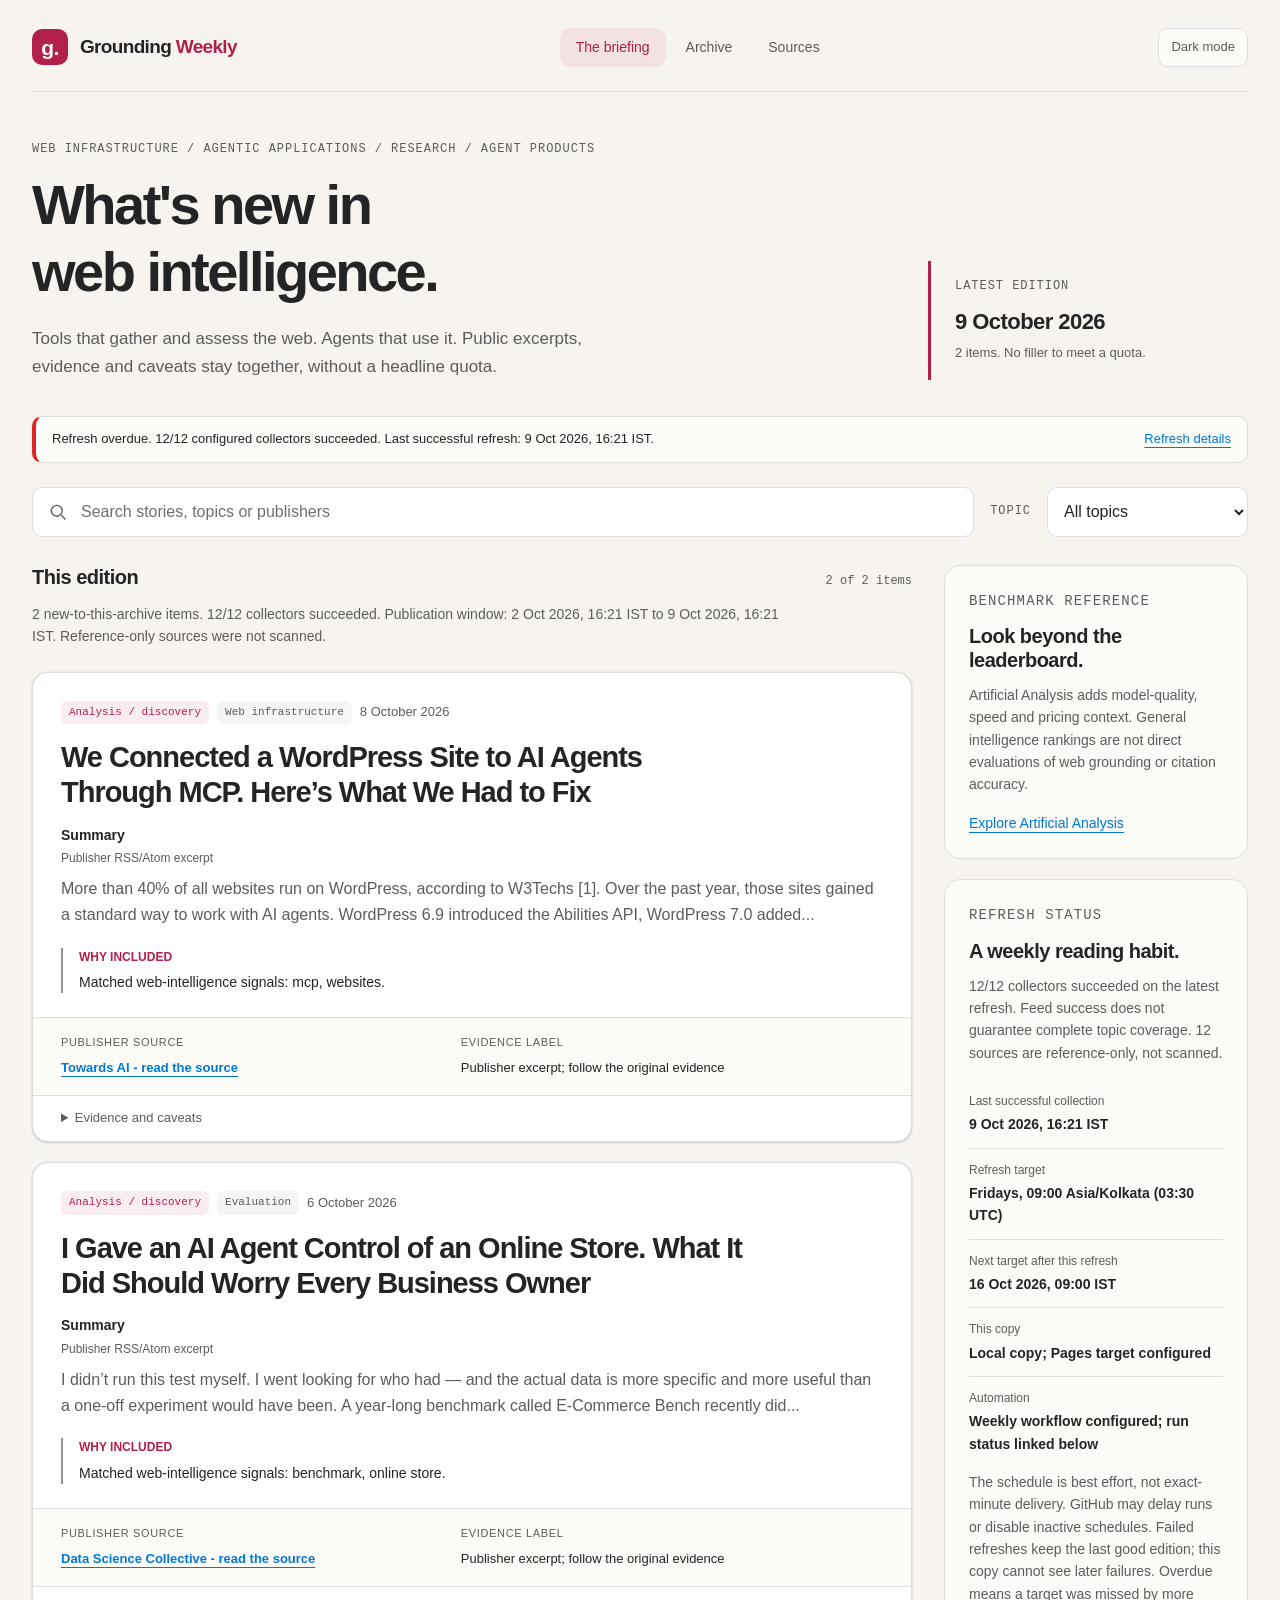
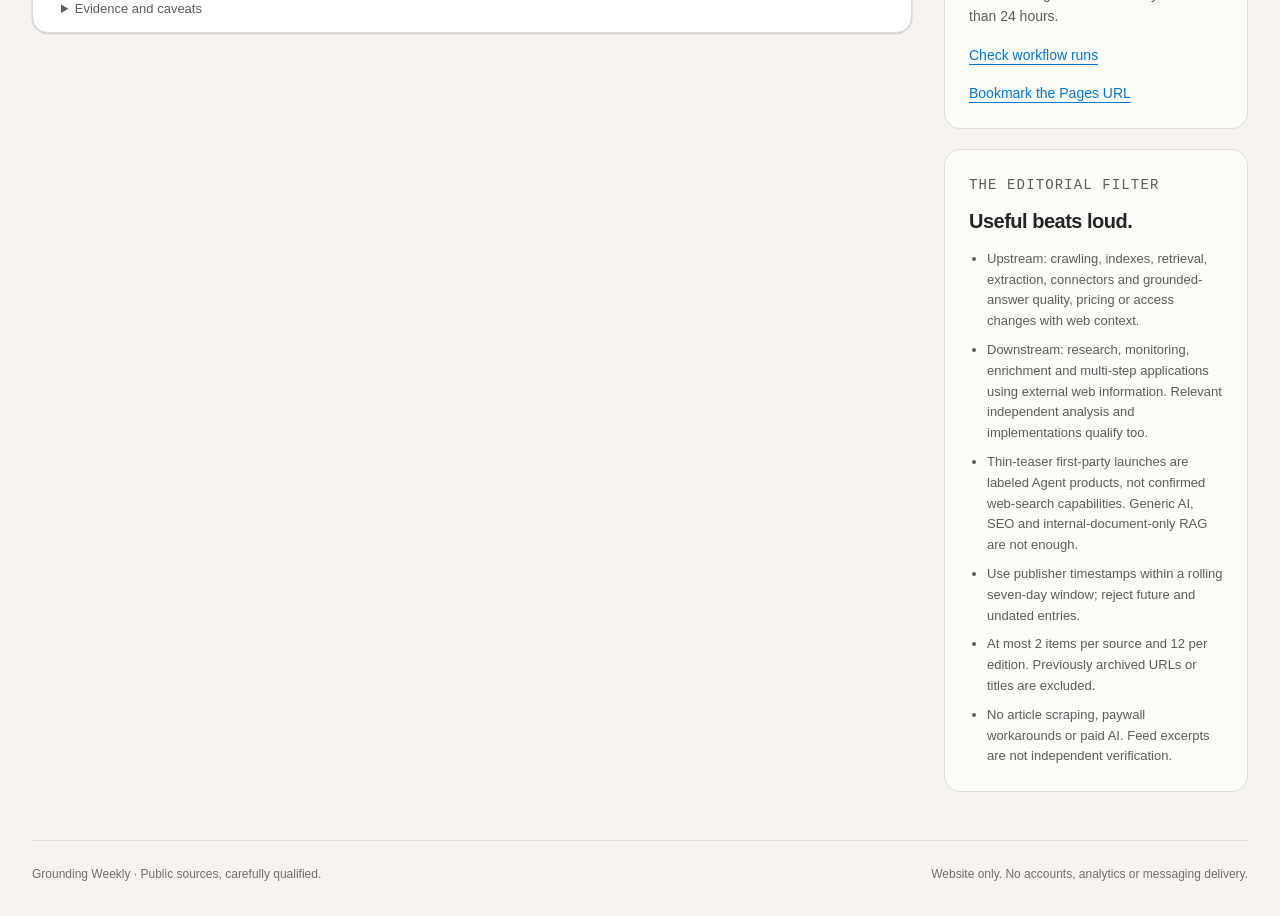
==== commit 0d663574: "Refresh Grounding Weekly public sources Co-authored-by: Copilot App <223556219+Copilot@users.noreply" ====
--- a/site/index.html
+++ b/site/index.html
@@ -358,7 +358,7 @@
       <details class="story-notes"><summary>Evidence and caveats</summary><p data-field="caveat"></p></details>
     </article>
   </template>
-  <script id="briefing-data" type="application/json">{"schemaVersion":2,"currentEditionId":"2026-10-02","lastSuccessfulRefresh":"2026-10-02T10:00:08Z","editions":[{"id":"2026-10-02","date":"2026-10-02","name":"Weekly briefing - 2026-10-02","origin":"collected","outcome":"quiet","refreshedAt":"2026-10-02T10:00:08Z","windowStart":"2026-09-25T10:00:01Z","windowEnd":"2026-10-02T10:00:01Z","coverage":[{"sourceId":"openai","checkedAt":"2026-10-02T10:00:02Z","status":"ok","entries":1243,"eligible":0,"selected":0,"rejected":{"offTopic":13,"alreadyArchived":1,"outsideWindow":1229},"bytes":758460,"message":"Public feed retrieved and parsed."},{"sourceId":"google","checkedAt":"2026-10-02T10:00:02Z","status":"ok","entries":20,"eligible":0,"selected":0,"rejected":{"offTopic":4,"outsideWindow":16},"bytes":538152,"message":"Public feed retrieved and parsed."},{"sourceId":"microsoft","checkedAt":"2026-10-02T10:00:02Z","status":"ok","entries":10,"eligible":0,"selected":0,"rejected":{"offTopic":4,"outsideWindow":6},"bytes":226970,"message":"Public feed retrieved and parsed."},{"sourceId":"brave","checkedAt":"2026-10-02T10:00:02Z","status":"ok","entries":10,"eligible":0,"selected":0,"rejected":{"outsideWindow":10},"bytes":146694,"message":"Public feed retrieved and parsed."},{"sourceId":"simon-willison","checkedAt":"2026-10-02T10:00:02Z","status":"ok","entries":30,"eligible":0,"selected":0,"rejected":{"offTopic":14,"outsideWindow":16},"bytes":166610,"message":"Public feed retrieved and parsed."},{"sourceId":"one-useful-thing","checkedAt":"2026-10-02T10:00:02Z","status":"ok","entries":20,"eligible":0,"selected":0,"rejected":{"offTopic":1,"outsideWindow":19},"bytes":911449,"message":"Public feed retrieved and parsed."},{"sourceId":"ahead-of-ai","checkedAt":"2026-10-02T10:00:02Z","status":"ok","entries":20,"eligible":0,"selected":0,"rejected":{"offTopic":1,"outsideWindow":19},"bytes":2707555,"message":"Public feed retrieved and parsed."},{"sourceId":"interconnects","checkedAt":"2026-10-02T10:00:02Z","status":"ok","entries":20,"eligible":0,"selected":0,"rejected":{"outsideWindow":20},"bytes":539653,"message":"Public feed retrieved and parsed."},{"sourceId":"latent-space","checkedAt":"2026-10-02T10:00:02Z","status":"ok","entries":20,"eligible":0,"selected":0,"rejected":{"offTopic":9,"outsideWindow":11},"bytes":1349457,"message":"Public feed retrieved and parsed."},{"sourceId":"towards-ai","checkedAt":"2026-10-02T10:00:02Z","status":"ok","entries":10,"eligible":0,"selected":0,"rejected":{"offTopic":10},"bytes":93828,"message":"Public feed retrieved and parsed."},{"sourceId":"data-science-collective","checkedAt":"2026-10-02T10:00:02Z","status":"ok","entries":10,"eligible":0,"selected":0,"rejected":{"offTopic":6,"outsideWindow":4},"bytes":68652,"message":"Public feed retrieved and parsed."},{"sourceId":"arxiv-ir","checkedAt":"2026-10-02T10:00:03Z","status":"ok","entries":24,"eligible":0,"selected":0,"rejected":{"offTopic":12,"notNewPreprint":12},"bytes":51958,"message":"Public feed retrieved and parsed.","robotsNote":"No robots.txt published (HTTP 404/410)."}],"items":[]},{"id":"2026-09-30","date":"2026-09-30","name":"Weekly briefing - 2026-09-30","origin":"collected","outcome":"stories","refreshedAt":"2026-09-30T08:58:26Z","windowStart":"2026-09-23T03:28:51Z","windowEnd":"2026-09-30T08:58:14Z","coverage":[{"sourceId":"openai","checkedAt":"2026-09-30T08:58:14Z","status":"ok","entries":1238,"eligible":0,"selected":0,"rejected":{"offTopic":15,"alreadyArchived":1,"outsideWindow":1222},"bytes":755374,"message":"Public feed retrieved and parsed."},{"sourceId":"google","checkedAt":"2026-09-30T08:58:14Z","status":"failed","entries":0,"eligible":0,"selected":0,"rejected":{},"message":"TimeoutError: The read operation timed out"},{"sourceId":"microsoft","checkedAt":"2026-09-30T08:58:14Z","status":"ok","entries":10,"eligible":0,"selected":0,"rejected":{"offTopic":4,"outsideWindow":6},"bytes":227316,"message":"Public feed retrieved and parsed."},{"sourceId":"brave","checkedAt":"2026-09-30T08:58:14Z","status":"ok","entries":10,"eligible":0,"selected":0,"rejected":{"outsideWindow":10},"bytes":146694,"message":"Public feed retrieved and parsed."},{"sourceId":"simon-willison","checkedAt":"2026-09-30T08:58:14Z","status":"ok","entries":30,"eligible":0,"selected":0,"rejected":{"offTopic":18,"outsideWindow":12},"bytes":167176,"message":"Public feed retrieved and parsed."},{"sourceId":"one-useful-thing","checkedAt":"2026-09-30T08:58:14Z","status":"ok","entries":20,"eligible":0,"selected":0,"rejected":{"outsideWindow":20},"bytes":926908,"message":"Public feed retrieved and parsed."},{"sourceId":"ahead-of-ai","checkedAt":"2026-09-30T08:58:14Z","status":"ok","entries":20,"eligible":0,"selected":0,"rejected":{"offTopic":1,"outsideWindow":19},"bytes":2706431,"message":"Public feed retrieved and parsed."},{"sourceId":"interconnects","checkedAt":"2026-09-30T08:58:14Z","status":"ok","entries":20,"eligible":0,"selected":0,"rejected":{"outsideWindow":20},"bytes":539653,"message":"Public feed retrieved and parsed."},{"sourceId":"latent-space","checkedAt":"2026-09-30T08:58:14Z","status":"ok","entries":20,"eligible":0,"selected":0,"rejected":{"offTopic":10,"outsideWindow":10},"bytes":1369493,"message":"Public feed retrieved and parsed."},{"sourceId":"towards-ai","checkedAt":"2026-09-30T08:58:14Z","status":"ok","entries":10,"eligible":0,"selected":0,"rejected":{"offTopic":10},"bytes":174192,"message":"Public feed retrieved and parsed."},{"sourceId":"data-science-collective","checkedAt":"2026-09-30T08:58:14Z","status":"ok","entries":10,"eligible":0,"selected":0,"rejected":{"offTopic":6,"outsideWindow":4},"bytes":110856,"message":"Public feed retrieved and parsed."},{"sourceId":"arxiv-ir","checkedAt":"2026-09-30T08:58:15Z","status":"ok","entries":41,"eligible":0,"selected":0,"rejected":{"alreadyArchived":2,"offTopic":12,"notNewPreprint":27},"bytes":92126,"message":"Public feed retrieved and parsed.","robotsNote":"No robots.txt published (HTTP 404/410)."}],"items":[{"id":"fbf6c9160eee6d4c","sourceId":"arxiv-ir","kind":"Research / preprint","topic":"Agentic applications","publishedAt":"2026-09-30T04:00:00Z","title":"Structured Interaction, Visual Localization, and Robust Execution for Complex Web Tasks: A Technical Report on the WebRetriever Challenge","excerpt":"arXiv:2609.35904v1 Announce Type: new Abstract: This report presents the web agent system developed for the WebRetriever Challenge. The system follows a structuredinteraction- first strategy, using semantic webpage...","excerptLabel":"Publisher excerpt","matchedTerms":["agent","web tasks"],"evidence":"Preprint; peer review not established","url":"https://arxiv.org/abs/2609.35904","caveat":"Publication time comes from the feed, not an independent article-date check. Automatic keyword selection can miss relevant items or include marginal ones. Short excerpts omit context; read the source. A preprint is research, not a verified product capability or a claim of peer review."},{"id":"4e7caffd29ca672d","sourceId":"arxiv-ir","kind":"Research / preprint","topic":"Evaluation","publishedAt":"2026-09-30T04:00:00Z","title":"Socrates-RAG: Premise-Directed Inquiry against Coordinated Evidence Poisoning","excerpt":"arXiv:2609.35773v1 Announce Type: new Abstract: Retrieval-augmented generation (RAG) defenses typically decide how to filter or aggregate a fixed retrieved set. In open-corpus question answering, however, decisive...","excerptLabel":"Publisher excerpt","matchedTerms":["evidence poisoning","open-corpus","retrieval"],"evidence":"Preprint; peer review not established","url":"https://arxiv.org/abs/2609.35773","caveat":"Publication time comes from the feed, not an independent article-date check. Automatic keyword selection can miss relevant items or include marginal ones. Short excerpts omit context; read the source. A preprint is research, not a verified product capability or a claim of peer review."},{"id":"dec620cb7225d243","sourceId":"openai","kind":"Publisher update","topic":"Agent products","publishedAt":"2026-09-29T00:00:00Z","title":"Introducing dots","excerpt":"Dots by OpenAI are proactive assistants that can keep working across complex projects and everyday tasks. Learn how dots help you stay in control while work moves forward.","excerptLabel":"Publisher excerpt","matchedTerms":["introducing","proactive assistants"],"evidence":"Publisher-reported; not independently tested","url":"https://openai.com/index/introducing-dots","caveat":"Publication time comes from the feed, not an independent article-date check. Automatic keyword selection can miss relevant items or include marginal ones. Short excerpts omit context; read the source. Product availability and benchmark comparisons are vendor-reported, not independent verification. Included as an agent-product announcement; this excerpt does not establish web-search or grounding capabilities."}]},{"id":"2026-09-29","date":"2026-09-29","name":"The initial, qualified briefing","origin":"curated","outcome":"curated","refreshedAt":null,"windowStart":null,"windowEnd":null,"coverage":[],"items":[{"id":"exa-agent-ultra","sourceId":"exa","kind":"Qualified release","topic":"Deep research","publishedAt":"2026-09-25","title":"Exa introduces Agent Ultra for more exhaustive web research","excerpt":"Exa describes Ultra as its highest-effort research mode, coordinating agents across sources for list-building, entity enrichment and evidence-backed research. The announcement links to documentation and a playground.","excerptLabel":"Seed editorial note - 29 September 2026","matchedTerms":[],"evidence":"Vendor announcement; not independently tested","url":"https://exa.ai/blog/exa-agent-ultra","caveat":"The article's datePublished is 25 September 2026. Exa's WANDR, DeepSearchQA and other comparisons are vendor-reported, not independently proven superiority. The product was not exercised for this briefing."},{"id":"parallel-lovable","sourceId":"parallel","kind":"Available-capability watch","topic":"Web access","publishedAt":null,"title":"Parallel brings live-web capabilities into Lovable","excerpt":"Parallel says its Lovable connector supports web search, deep research, list enrichment and content extraction. Managed Lovable billing or a Parallel API key is required; this does not imply free usage.","excerptLabel":"Seed editorial note - 29 September 2026","matchedTerms":[],"evidence":"Date uncertain; not a new-launch claim","url":"https://parallel.ai/blog/lovable-parallel","caveat":"The blog index displayed 28 September while article JSON-LD stated 13 September 2026. Retained as an available-capability watch item, not a confirmed new launch this week. The integration was not independently tested."}]}],"site":{"title":"Grounding Weekly","url":"https://charanm86.github.io/grounding-weekly/","repository":"https://github.com/charanm86/grounding-weekly","workflow":"https://github.com/charanm86/grounding-weekly/actions/workflows/publish.yml","schedule":{"cron":"30 3 * * 5","timezone":"Asia/Kolkata","label":"Fridays, 09:00 Asia/Kolkata (03:30 UTC)","graceHours":24},"selection":{"windowDays":7,"maxPerSource":2,"maxItems":12},"audienceVerifiedAt":"2026-09-29"},"sources":[{"id":"openai","name":"OpenAI","kind":"Official","url":"https://openai.com/news/","feed":"https://openai.com/news/rss.xml","purpose":"Search tools, grounded answers and deep-research announcements."},{"id":"anthropic","name":"Anthropic","kind":"Official","url":"https://www.anthropic.com/news","purpose":"Claude web search, research capabilities and relevant tool changes.","referenceReason":"No verified publisher feed is configured. Consult the public news page."},{"id":"google","name":"Google Cloud AI","kind":"Official","url":"https://cloud.google.com/blog/products/ai-machine-learning","feed":"https://cloudblog.withgoogle.com/products/ai-machine-learning/rss/","purpose":"Gemini web grounding, search and agent-research features."},{"id":"microsoft","name":"Microsoft Azure","kind":"Official","url":"https://azure.microsoft.com/en-us/blog/","feed":"https://azure.microsoft.com/en-us/blog/feed/","purpose":"Public-web grounding and search-related platform changes."},{"id":"perplexity","name":"Perplexity","kind":"Official","url":"https://www.perplexity.ai/hub/blog","purpose":"Search, research and developer-facing answer-engine releases.","referenceReason":"No verified publisher feed is configured; this page is not scraped."},{"id":"xai","name":"xAI","kind":"Official","url":"https://x.ai/news","purpose":"Web search and research changes with a concrete grounding implication.","referenceReason":"No verified publisher feed is configured; this page is not scraped."},{"id":"exa","name":"Exa","kind":"Search specialist","url":"https://exa.ai/blog","purpose":"Search, extraction, web research and evidence-backed enrichment.","referenceReason":"No verified publisher feed is configured. The qualified September 29 seed remains in the archive."},{"id":"tavily","name":"Tavily","kind":"Search specialist","url":"https://blog.tavily.com/","purpose":"Agent-focused search, extraction and web-access capabilities.","referenceReason":"No verified publisher feed is configured; this page is not scraped."},{"id":"brave","name":"Brave","kind":"Search specialist","url":"https://brave.com/blog/","feed":"https://brave.com/blog/index.xml","purpose":"Search API and grounding changes; exclude unrelated browser news."},{"id":"parallel","name":"Parallel","kind":"Search specialist","url":"https://parallel.ai/blog","purpose":"Search, extraction, research tasks and integrations for agents.","referenceReason":"No verified publisher feed is configured. The seed integration has conflicting publication dates."},{"id":"linkup","name":"Linkup","kind":"Search specialist","url":"https://www.linkup.so/blog","purpose":"Web search, research and retrieval capabilities for AI applications.","referenceReason":"No verified publisher feed is configured; this page is not scraped."},{"id":"artificial-analysis","name":"Artificial Analysis","kind":"Analysis","url":"https://artificialanalysis.ai/","purpose":"Benchmark methodology, model quality, speed and cost context. General intelligence rankings are not direct grounding or citation evaluations.","referenceReason":"Benchmark reference, not an automated news collector."},{"id":"simon-willison","name":"Simon Willison","kind":"Analysis","url":"https://simonwillison.net/","feed":"https://simonwillison.net/atom/everything/","purpose":"Hands-on experiments, practical limitations and source-linked technical analysis."},{"id":"rundown","name":"The Rundown AI","kind":"Newsletter","url":"https://www.therundown.ai/","purpose":"Broad discovery of launches and tools, filtered back to web grounding and search.","audience":"Publisher reports 2,000,000+ newsletter readers.","referenceReason":"No verified publisher feed is configured; newsletter delivery is not used."},{"id":"tldr","name":"TLDR AI","kind":"Newsletter","url":"https://tldr.tech/ai","purpose":"Technical AI news, research and developer tools.","audience":"Publisher reports 1,100,000 AI-newsletter subscribers.","referenceReason":"No verified publisher feed is configured; newsletter delivery is not used."},{"id":"one-useful-thing","name":"One Useful Thing - Ethan Mollick","kind":"Substack","url":"https://www.oneusefulthing.org/","feed":"https://www.oneusefulthing.org/feed","purpose":"Experiments and interpretation of real-world AI and agent capabilities.","audience":"Public page displayed over 480,000 subscribers."},{"id":"ahead-of-ai","name":"Ahead of AI - Sebastian Raschka","kind":"Substack","url":"https://magazine.sebastianraschka.com/","feed":"https://magazine.sebastianraschka.com/feed","purpose":"Technical research explanations and practical implementation perspectives.","audience":"Public page displayed over 217,000 subscribers."},{"id":"interconnects","name":"Interconnects - Nathan Lambert","kind":"Substack","url":"https://www.interconnects.ai/","feed":"https://www.interconnects.ai/feed","purpose":"Model, reasoning and evaluation analysis, only when directly relevant to public-web search.","audience":"Public page displayed over 84,000 subscribers."},{"id":"latent-space","name":"Latent Space","kind":"Substack","url":"https://www.latent.space/","feed":"https://www.latent.space/feed","purpose":"AI engineering, agent systems and practitioner interviews.","audience":"Historical claim of 200,000+ subscriptions across channels, not a current newsletter-only count."},{"id":"the-batch","name":"The Batch - DeepLearning.AI","kind":"Newsletter","url":"https://www.deeplearning.ai/the-batch","purpose":"Research and industry curation. Subscriber count has not been verified.","referenceReason":"No verified publisher feed is configured; this page is not scraped."},{"id":"towards-ai","name":"Towards AI","kind":"Medium","url":"https://pub.towardsai.net/","feed":"https://pub.towardsai.net/feed","purpose":"Practical articles with a direct public-web grounding or agent-research connection.","audience":"Medium follower count has not been verified."},{"id":"data-science-collective","name":"Data Science Collective","kind":"Medium","url":"https://medium.com/data-science-collective","feed":"https://medium.com/feed/data-science-collective","purpose":"Practitioner perspectives; generic internal-document RAG is outside the scope.","audience":"Medium follower count has not been verified."},{"id":"arxiv-ir","name":"arXiv - Information Retrieval","kind":"Research","url":"https://arxiv.org/list/cs.IR/recent","feed":"https://rss.arxiv.org/rss/cs.IR","purpose":"New preprints, labeled as research rather than established product capabilities."},{"id":"hf-papers","name":"Hugging Face Papers","kind":"Research","url":"https://huggingface.co/papers","purpose":"Discover papers and implementations; trending status is not evidence of research quality.","referenceReason":"Reference-only discovery page. No unofficial feed or scraping service is used."}]}</script>
+  <script id="briefing-data" type="application/json">{"schemaVersion":2,"currentEditionId":"2026-10-09","lastSuccessfulRefresh":"2026-10-09T10:51:14Z","editions":[{"id":"2026-10-09","date":"2026-10-09","name":"Weekly briefing - 2026-10-09","origin":"collected","outcome":"stories","refreshedAt":"2026-10-09T10:51:14Z","windowStart":"2026-10-02T10:51:12Z","windowEnd":"2026-10-09T10:51:12Z","coverage":[{"sourceId":"openai","checkedAt":"2026-10-09T10:51:12Z","status":"ok","entries":1259,"eligible":0,"selected":0,"rejected":{"offTopic":15,"outsideWindow":1244},"bytes":767810,"message":"Public feed retrieved and parsed."},{"sourceId":"google","checkedAt":"2026-10-09T10:51:12Z","status":"ok","entries":20,"eligible":0,"selected":0,"rejected":{"offTopic":2,"outsideWindow":18},"bytes":595497,"message":"Public feed retrieved and parsed."},{"sourceId":"microsoft","checkedAt":"2026-10-09T10:51:12Z","status":"ok","entries":10,"eligible":0,"selected":0,"rejected":{"offTopic":2,"outsideWindow":8},"bytes":249590,"message":"Public feed retrieved and parsed."},{"sourceId":"brave","checkedAt":"2026-10-09T10:51:12Z","status":"ok","entries":10,"eligible":0,"selected":0,"rejected":{"outsideWindow":10},"bytes":146694,"message":"Public feed retrieved and parsed."},{"sourceId":"simon-willison","checkedAt":"2026-10-09T10:51:13Z","status":"ok","entries":30,"eligible":0,"selected":0,"rejected":{"offTopic":22,"outsideWindow":8},"bytes":79859,"message":"Public feed retrieved and parsed."},{"sourceId":"one-useful-thing","checkedAt":"2026-10-09T10:51:13Z","status":"ok","entries":20,"eligible":0,"selected":0,"rejected":{"outsideWindow":20},"bytes":907151,"message":"Public feed retrieved and parsed."},{"sourceId":"ahead-of-ai","checkedAt":"2026-10-09T10:51:13Z","status":"ok","entries":20,"eligible":0,"selected":0,"rejected":{"outsideWindow":20},"bytes":2704963,"message":"Public feed retrieved and parsed."},{"sourceId":"interconnects","checkedAt":"2026-10-09T10:51:13Z","status":"ok","entries":20,"eligible":0,"selected":0,"rejected":{"offTopic":1,"outsideWindow":19},"bytes":541942,"message":"Public feed retrieved and parsed."},{"sourceId":"latent-space","checkedAt":"2026-10-09T10:51:13Z","status":"ok","entries":20,"eligible":0,"selected":0,"rejected":{"offTopic":8,"outsideWindow":12},"bytes":1309793,"message":"Public feed retrieved and parsed."},{"sourceId":"towards-ai","checkedAt":"2026-10-09T10:51:13Z","status":"ok","entries":10,"eligible":1,"selected":1,"rejected":{"offTopic":9},"bytes":143848,"message":"Public feed retrieved and parsed."},{"sourceId":"data-science-collective","checkedAt":"2026-10-09T10:51:13Z","status":"ok","entries":10,"eligible":1,"selected":1,"rejected":{"offTopic":9},"bytes":71260,"message":"Public feed retrieved and parsed."},{"sourceId":"arxiv-ir","checkedAt":"2026-10-09T10:51:13Z","status":"ok","entries":28,"eligible":0,"selected":0,"rejected":{"offTopic":11,"notNewPreprint":17},"bytes":59844,"message":"Public feed retrieved and parsed.","robotsNote":"No robots.txt published (HTTP 404/410)."}],"items":[{"id":"3b7fc123f06117cf","sourceId":"towards-ai","kind":"Analysis / discovery","topic":"Web infrastructure","publishedAt":"2026-10-08T17:01:04Z","title":"We Connected a WordPress Site to AI Agents Through MCP. Here’s What We Had to Fix","excerpt":"More than 40% of all websites run on WordPress, according to W3Techs [1]. Over the past year, those sites gained a standard way to work with AI agents. WordPress 6.9 introduced the Abilities API, WordPress 7.0 added...","excerptLabel":"Publisher excerpt","matchedTerms":["mcp","websites"],"evidence":"Publisher excerpt; follow the original evidence","url":"https://pub.towardsai.net/we-connected-a-wordpress-site-to-ai-agents-through-mcp-heres-what-we-had-to-fix-c1bdca1918f9","caveat":"Publication time comes from the feed, not an independent article-date check. Automatic keyword selection can miss relevant items or include marginal ones. Short excerpts omit context; read the source."},{"id":"d678ac3f444ba905","sourceId":"data-science-collective","kind":"Analysis / discovery","topic":"Evaluation","publishedAt":"2026-10-06T14:11:34Z","title":"I Gave an AI Agent Control of an Online Store. What It Did Should Worry Every Business Owner","excerpt":"I didn’t run this test myself. I went looking for who had — and the actual data is more specific and more useful than a one-off experiment would have been. A year-long benchmark called E-Commerce Bench recently did...","excerptLabel":"Publisher excerpt","matchedTerms":["benchmark","online store"],"evidence":"Publisher excerpt; follow the original evidence","url":"https://medium.com/data-science-collective/i-gave-an-ai-agent-control-of-an-online-store-what-it-did-should-worry-every-business-owner-b1ae4ac1a8fb","caveat":"Publication time comes from the feed, not an independent article-date check. Automatic keyword selection can miss relevant items or include marginal ones. Short excerpts omit context; read the source."}]},{"id":"2026-10-02","date":"2026-10-02","name":"Weekly briefing - 2026-10-02","origin":"collected","outcome":"quiet","refreshedAt":"2026-10-02T10:00:08Z","windowStart":"2026-09-25T10:00:01Z","windowEnd":"2026-10-02T10:00:01Z","coverage":[{"sourceId":"openai","checkedAt":"2026-10-02T10:00:02Z","status":"ok","entries":1243,"eligible":0,"selected":0,"rejected":{"offTopic":13,"alreadyArchived":1,"outsideWindow":1229},"bytes":758460,"message":"Public feed retrieved and parsed."},{"sourceId":"google","checkedAt":"2026-10-02T10:00:02Z","status":"ok","entries":20,"eligible":0,"selected":0,"rejected":{"offTopic":4,"outsideWindow":16},"bytes":538152,"message":"Public feed retrieved and parsed."},{"sourceId":"microsoft","checkedAt":"2026-10-02T10:00:02Z","status":"ok","entries":10,"eligible":0,"selected":0,"rejected":{"offTopic":4,"outsideWindow":6},"bytes":226970,"message":"Public feed retrieved and parsed."},{"sourceId":"brave","checkedAt":"2026-10-02T10:00:02Z","status":"ok","entries":10,"eligible":0,"selected":0,"rejected":{"outsideWindow":10},"bytes":146694,"message":"Public feed retrieved and parsed."},{"sourceId":"simon-willison","checkedAt":"2026-10-02T10:00:02Z","status":"ok","entries":30,"eligible":0,"selected":0,"rejected":{"offTopic":14,"outsideWindow":16},"bytes":166610,"message":"Public feed retrieved and parsed."},{"sourceId":"one-useful-thing","checkedAt":"2026-10-02T10:00:02Z","status":"ok","entries":20,"eligible":0,"selected":0,"rejected":{"offTopic":1,"outsideWindow":19},"bytes":911449,"message":"Public feed retrieved and parsed."},{"sourceId":"ahead-of-ai","checkedAt":"2026-10-02T10:00:02Z","status":"ok","entries":20,"eligible":0,"selected":0,"rejected":{"offTopic":1,"outsideWindow":19},"bytes":2707555,"message":"Public feed retrieved and parsed."},{"sourceId":"interconnects","checkedAt":"2026-10-02T10:00:02Z","status":"ok","entries":20,"eligible":0,"selected":0,"rejected":{"outsideWindow":20},"bytes":539653,"message":"Public feed retrieved and parsed."},{"sourceId":"latent-space","checkedAt":"2026-10-02T10:00:02Z","status":"ok","entries":20,"eligible":0,"selected":0,"rejected":{"offTopic":9,"outsideWindow":11},"bytes":1349457,"message":"Public feed retrieved and parsed."},{"sourceId":"towards-ai","checkedAt":"2026-10-02T10:00:02Z","status":"ok","entries":10,"eligible":0,"selected":0,"rejected":{"offTopic":10},"bytes":93828,"message":"Public feed retrieved and parsed."},{"sourceId":"data-science-collective","checkedAt":"2026-10-02T10:00:02Z","status":"ok","entries":10,"eligible":0,"selected":0,"rejected":{"offTopic":6,"outsideWindow":4},"bytes":68652,"message":"Public feed retrieved and parsed."},{"sourceId":"arxiv-ir","checkedAt":"2026-10-02T10:00:03Z","status":"ok","entries":24,"eligible":0,"selected":0,"rejected":{"offTopic":12,"notNewPreprint":12},"bytes":51958,"message":"Public feed retrieved and parsed.","robotsNote":"No robots.txt published (HTTP 404/410)."}],"items":[]},{"id":"2026-09-30","date":"2026-09-30","name":"Weekly briefing - 2026-09-30","origin":"collected","outcome":"stories","refreshedAt":"2026-09-30T08:58:26Z","windowStart":"2026-09-23T03:28:51Z","windowEnd":"2026-09-30T08:58:14Z","coverage":[{"sourceId":"openai","checkedAt":"2026-09-30T08:58:14Z","status":"ok","entries":1238,"eligible":0,"selected":0,"rejected":{"offTopic":15,"alreadyArchived":1,"outsideWindow":1222},"bytes":755374,"message":"Public feed retrieved and parsed."},{"sourceId":"google","checkedAt":"2026-09-30T08:58:14Z","status":"failed","entries":0,"eligible":0,"selected":0,"rejected":{},"message":"TimeoutError: The read operation timed out"},{"sourceId":"microsoft","checkedAt":"2026-09-30T08:58:14Z","status":"ok","entries":10,"eligible":0,"selected":0,"rejected":{"offTopic":4,"outsideWindow":6},"bytes":227316,"message":"Public feed retrieved and parsed."},{"sourceId":"brave","checkedAt":"2026-09-30T08:58:14Z","status":"ok","entries":10,"eligible":0,"selected":0,"rejected":{"outsideWindow":10},"bytes":146694,"message":"Public feed retrieved and parsed."},{"sourceId":"simon-willison","checkedAt":"2026-09-30T08:58:14Z","status":"ok","entries":30,"eligible":0,"selected":0,"rejected":{"offTopic":18,"outsideWindow":12},"bytes":167176,"message":"Public feed retrieved and parsed."},{"sourceId":"one-useful-thing","checkedAt":"2026-09-30T08:58:14Z","status":"ok","entries":20,"eligible":0,"selected":0,"rejected":{"outsideWindow":20},"bytes":926908,"message":"Public feed retrieved and parsed."},{"sourceId":"ahead-of-ai","checkedAt":"2026-09-30T08:58:14Z","status":"ok","entries":20,"eligible":0,"selected":0,"rejected":{"offTopic":1,"outsideWindow":19},"bytes":2706431,"message":"Public feed retrieved and parsed."},{"sourceId":"interconnects","checkedAt":"2026-09-30T08:58:14Z","status":"ok","entries":20,"eligible":0,"selected":0,"rejected":{"outsideWindow":20},"bytes":539653,"message":"Public feed retrieved and parsed."},{"sourceId":"latent-space","checkedAt":"2026-09-30T08:58:14Z","status":"ok","entries":20,"eligible":0,"selected":0,"rejected":{"offTopic":10,"outsideWindow":10},"bytes":1369493,"message":"Public feed retrieved and parsed."},{"sourceId":"towards-ai","checkedAt":"2026-09-30T08:58:14Z","status":"ok","entries":10,"eligible":0,"selected":0,"rejected":{"offTopic":10},"bytes":174192,"message":"Public feed retrieved and parsed."},{"sourceId":"data-science-collective","checkedAt":"2026-09-30T08:58:14Z","status":"ok","entries":10,"eligible":0,"selected":0,"rejected":{"offTopic":6,"outsideWindow":4},"bytes":110856,"message":"Public feed retrieved and parsed."},{"sourceId":"arxiv-ir","checkedAt":"2026-09-30T08:58:15Z","status":"ok","entries":41,"eligible":0,"selected":0,"rejected":{"alreadyArchived":2,"offTopic":12,"notNewPreprint":27},"bytes":92126,"message":"Public feed retrieved and parsed.","robotsNote":"No robots.txt published (HTTP 404/410)."}],"items":[{"id":"fbf6c9160eee6d4c","sourceId":"arxiv-ir","kind":"Research / preprint","topic":"Agentic applications","publishedAt":"2026-09-30T04:00:00Z","title":"Structured Interaction, Visual Localization, and Robust Execution for Complex Web Tasks: A Technical Report on the WebRetriever Challenge","excerpt":"arXiv:2609.35904v1 Announce Type: new Abstract: This report presents the web agent system developed for the WebRetriever Challenge. The system follows a structuredinteraction- first strategy, using semantic webpage...","excerptLabel":"Publisher excerpt","matchedTerms":["agent","web tasks"],"evidence":"Preprint; peer review not established","url":"https://arxiv.org/abs/2609.35904","caveat":"Publication time comes from the feed, not an independent article-date check. Automatic keyword selection can miss relevant items or include marginal ones. Short excerpts omit context; read the source. A preprint is research, not a verified product capability or a claim of peer review."},{"id":"4e7caffd29ca672d","sourceId":"arxiv-ir","kind":"Research / preprint","topic":"Evaluation","publishedAt":"2026-09-30T04:00:00Z","title":"Socrates-RAG: Premise-Directed Inquiry against Coordinated Evidence Poisoning","excerpt":"arXiv:2609.35773v1 Announce Type: new Abstract: Retrieval-augmented generation (RAG) defenses typically decide how to filter or aggregate a fixed retrieved set. In open-corpus question answering, however, decisive...","excerptLabel":"Publisher excerpt","matchedTerms":["evidence poisoning","open-corpus","retrieval"],"evidence":"Preprint; peer review not established","url":"https://arxiv.org/abs/2609.35773","caveat":"Publication time comes from the feed, not an independent article-date check. Automatic keyword selection can miss relevant items or include marginal ones. Short excerpts omit context; read the source. A preprint is research, not a verified product capability or a claim of peer review."},{"id":"dec620cb7225d243","sourceId":"openai","kind":"Publisher update","topic":"Agent products","publishedAt":"2026-09-29T00:00:00Z","title":"Introducing dots","excerpt":"Dots by OpenAI are proactive assistants that can keep working across complex projects and everyday tasks. Learn how dots help you stay in control while work moves forward.","excerptLabel":"Publisher excerpt","matchedTerms":["introducing","proactive assistants"],"evidence":"Publisher-reported; not independently tested","url":"https://openai.com/index/introducing-dots","caveat":"Publication time comes from the feed, not an independent article-date check. Automatic keyword selection can miss relevant items or include marginal ones. Short excerpts omit context; read the source. Product availability and benchmark comparisons are vendor-reported, not independent verification. Included as an agent-product announcement; this excerpt does not establish web-search or grounding capabilities."}]},{"id":"2026-09-29","date":"2026-09-29","name":"The initial, qualified briefing","origin":"curated","outcome":"curated","refreshedAt":null,"windowStart":null,"windowEnd":null,"coverage":[],"items":[{"id":"exa-agent-ultra","sourceId":"exa","kind":"Qualified release","topic":"Deep research","publishedAt":"2026-09-25","title":"Exa introduces Agent Ultra for more exhaustive web research","excerpt":"Exa describes Ultra as its highest-effort research mode, coordinating agents across sources for list-building, entity enrichment and evidence-backed research. The announcement links to documentation and a playground.","excerptLabel":"Seed editorial note - 29 September 2026","matchedTerms":[],"evidence":"Vendor announcement; not independently tested","url":"https://exa.ai/blog/exa-agent-ultra","caveat":"The article's datePublished is 25 September 2026. Exa's WANDR, DeepSearchQA and other comparisons are vendor-reported, not independently proven superiority. The product was not exercised for this briefing."},{"id":"parallel-lovable","sourceId":"parallel","kind":"Available-capability watch","topic":"Web access","publishedAt":null,"title":"Parallel brings live-web capabilities into Lovable","excerpt":"Parallel says its Lovable connector supports web search, deep research, list enrichment and content extraction. Managed Lovable billing or a Parallel API key is required; this does not imply free usage.","excerptLabel":"Seed editorial note - 29 September 2026","matchedTerms":[],"evidence":"Date uncertain; not a new-launch claim","url":"https://parallel.ai/blog/lovable-parallel","caveat":"The blog index displayed 28 September while article JSON-LD stated 13 September 2026. Retained as an available-capability watch item, not a confirmed new launch this week. The integration was not independently tested."}]}],"site":{"title":"Grounding Weekly","url":"https://charanm86.github.io/grounding-weekly/","repository":"https://github.com/charanm86/grounding-weekly","workflow":"https://github.com/charanm86/grounding-weekly/actions/workflows/publish.yml","schedule":{"cron":"30 3 * * 5","timezone":"Asia/Kolkata","label":"Fridays, 09:00 Asia/Kolkata (03:30 UTC)","graceHours":24},"selection":{"windowDays":7,"maxPerSource":2,"maxItems":12},"audienceVerifiedAt":"2026-09-29"},"sources":[{"id":"openai","name":"OpenAI","kind":"Official","url":"https://openai.com/news/","feed":"https://openai.com/news/rss.xml","purpose":"Search tools, grounded answers and deep-research announcements."},{"id":"anthropic","name":"Anthropic","kind":"Official","url":"https://www.anthropic.com/news","purpose":"Claude web search, research capabilities and relevant tool changes.","referenceReason":"No verified publisher feed is configured. Consult the public news page."},{"id":"google","name":"Google Cloud AI","kind":"Official","url":"https://cloud.google.com/blog/products/ai-machine-learning","feed":"https://cloudblog.withgoogle.com/products/ai-machine-learning/rss/","purpose":"Gemini web grounding, search and agent-research features."},{"id":"microsoft","name":"Microsoft Azure","kind":"Official","url":"https://azure.microsoft.com/en-us/blog/","feed":"https://azure.microsoft.com/en-us/blog/feed/","purpose":"Public-web grounding and search-related platform changes."},{"id":"perplexity","name":"Perplexity","kind":"Official","url":"https://www.perplexity.ai/hub/blog","purpose":"Search, research and developer-facing answer-engine releases.","referenceReason":"No verified publisher feed is configured; this page is not scraped."},{"id":"xai","name":"xAI","kind":"Official","url":"https://x.ai/news","purpose":"Web search and research changes with a concrete grounding implication.","referenceReason":"No verified publisher feed is configured; this page is not scraped."},{"id":"exa","name":"Exa","kind":"Search specialist","url":"https://exa.ai/blog","purpose":"Search, extraction, web research and evidence-backed enrichment.","referenceReason":"No verified publisher feed is configured. The qualified September 29 seed remains in the archive."},{"id":"tavily","name":"Tavily","kind":"Search specialist","url":"https://blog.tavily.com/","purpose":"Agent-focused search, extraction and web-access capabilities.","referenceReason":"No verified publisher feed is configured; this page is not scraped."},{"id":"brave","name":"Brave","kind":"Search specialist","url":"https://brave.com/blog/","feed":"https://brave.com/blog/index.xml","purpose":"Search API and grounding changes; exclude unrelated browser news."},{"id":"parallel","name":"Parallel","kind":"Search specialist","url":"https://parallel.ai/blog","purpose":"Search, extraction, research tasks and integrations for agents.","referenceReason":"No verified publisher feed is configured. The seed integration has conflicting publication dates."},{"id":"linkup","name":"Linkup","kind":"Search specialist","url":"https://www.linkup.so/blog","purpose":"Web search, research and retrieval capabilities for AI applications.","referenceReason":"No verified publisher feed is configured; this page is not scraped."},{"id":"artificial-analysis","name":"Artificial Analysis","kind":"Analysis","url":"https://artificialanalysis.ai/","purpose":"Benchmark methodology, model quality, speed and cost context. General intelligence rankings are not direct grounding or citation evaluations.","referenceReason":"Benchmark reference, not an automated news collector."},{"id":"simon-willison","name":"Simon Willison","kind":"Analysis","url":"https://simonwillison.net/","feed":"https://simonwillison.net/atom/everything/","purpose":"Hands-on experiments, practical limitations and source-linked technical analysis."},{"id":"rundown","name":"The Rundown AI","kind":"Newsletter","url":"https://www.therundown.ai/","purpose":"Broad discovery of launches and tools, filtered back to web grounding and search.","audience":"Publisher reports 2,000,000+ newsletter readers.","referenceReason":"No verified publisher feed is configured; newsletter delivery is not used."},{"id":"tldr","name":"TLDR AI","kind":"Newsletter","url":"https://tldr.tech/ai","purpose":"Technical AI news, research and developer tools.","audience":"Publisher reports 1,100,000 AI-newsletter subscribers.","referenceReason":"No verified publisher feed is configured; newsletter delivery is not used."},{"id":"one-useful-thing","name":"One Useful Thing - Ethan Mollick","kind":"Substack","url":"https://www.oneusefulthing.org/","feed":"https://www.oneusefulthing.org/feed","purpose":"Experiments and interpretation of real-world AI and agent capabilities.","audience":"Public page displayed over 480,000 subscribers."},{"id":"ahead-of-ai","name":"Ahead of AI - Sebastian Raschka","kind":"Substack","url":"https://magazine.sebastianraschka.com/","feed":"https://magazine.sebastianraschka.com/feed","purpose":"Technical research explanations and practical implementation perspectives.","audience":"Public page displayed over 217,000 subscribers."},{"id":"interconnects","name":"Interconnects - Nathan Lambert","kind":"Substack","url":"https://www.interconnects.ai/","feed":"https://www.interconnects.ai/feed","purpose":"Model, reasoning and evaluation analysis, only when directly relevant to public-web search.","audience":"Public page displayed over 84,000 subscribers."},{"id":"latent-space","name":"Latent Space","kind":"Substack","url":"https://www.latent.space/","feed":"https://www.latent.space/feed","purpose":"AI engineering, agent systems and practitioner interviews.","audience":"Historical claim of 200,000+ subscriptions across channels, not a current newsletter-only count."},{"id":"the-batch","name":"The Batch - DeepLearning.AI","kind":"Newsletter","url":"https://www.deeplearning.ai/the-batch","purpose":"Research and industry curation. Subscriber count has not been verified.","referenceReason":"No verified publisher feed is configured; this page is not scraped."},{"id":"towards-ai","name":"Towards AI","kind":"Medium","url":"https://pub.towardsai.net/","feed":"https://pub.towardsai.net/feed","purpose":"Practical articles with a direct public-web grounding or agent-research connection.","audience":"Medium follower count has not been verified."},{"id":"data-science-collective","name":"Data Science Collective","kind":"Medium","url":"https://medium.com/data-science-collective","feed":"https://medium.com/feed/data-science-collective","purpose":"Practitioner perspectives; generic internal-document RAG is outside the scope.","audience":"Medium follower count has not been verified."},{"id":"arxiv-ir","name":"arXiv - Information Retrieval","kind":"Research","url":"https://arxiv.org/list/cs.IR/recent","feed":"https://rss.arxiv.org/rss/cs.IR","purpose":"New preprints, labeled as research rather than established product capabilities."},{"id":"hf-papers","name":"Hugging Face Papers","kind":"Research","url":"https://huggingface.co/papers","purpose":"Discover papers and implementations; trending status is not evidence of research quality.","referenceReason":"Reference-only discovery page. No unofficial feed or scraping service is used."}]}</script>
   <script>(() => {
   "use strict";
   const dateFormatter = new Intl.DateTimeFormat("en-GB", { day: "numeric", month: "long", year: "numeric", timeZone: "Asia/Kolkata" });
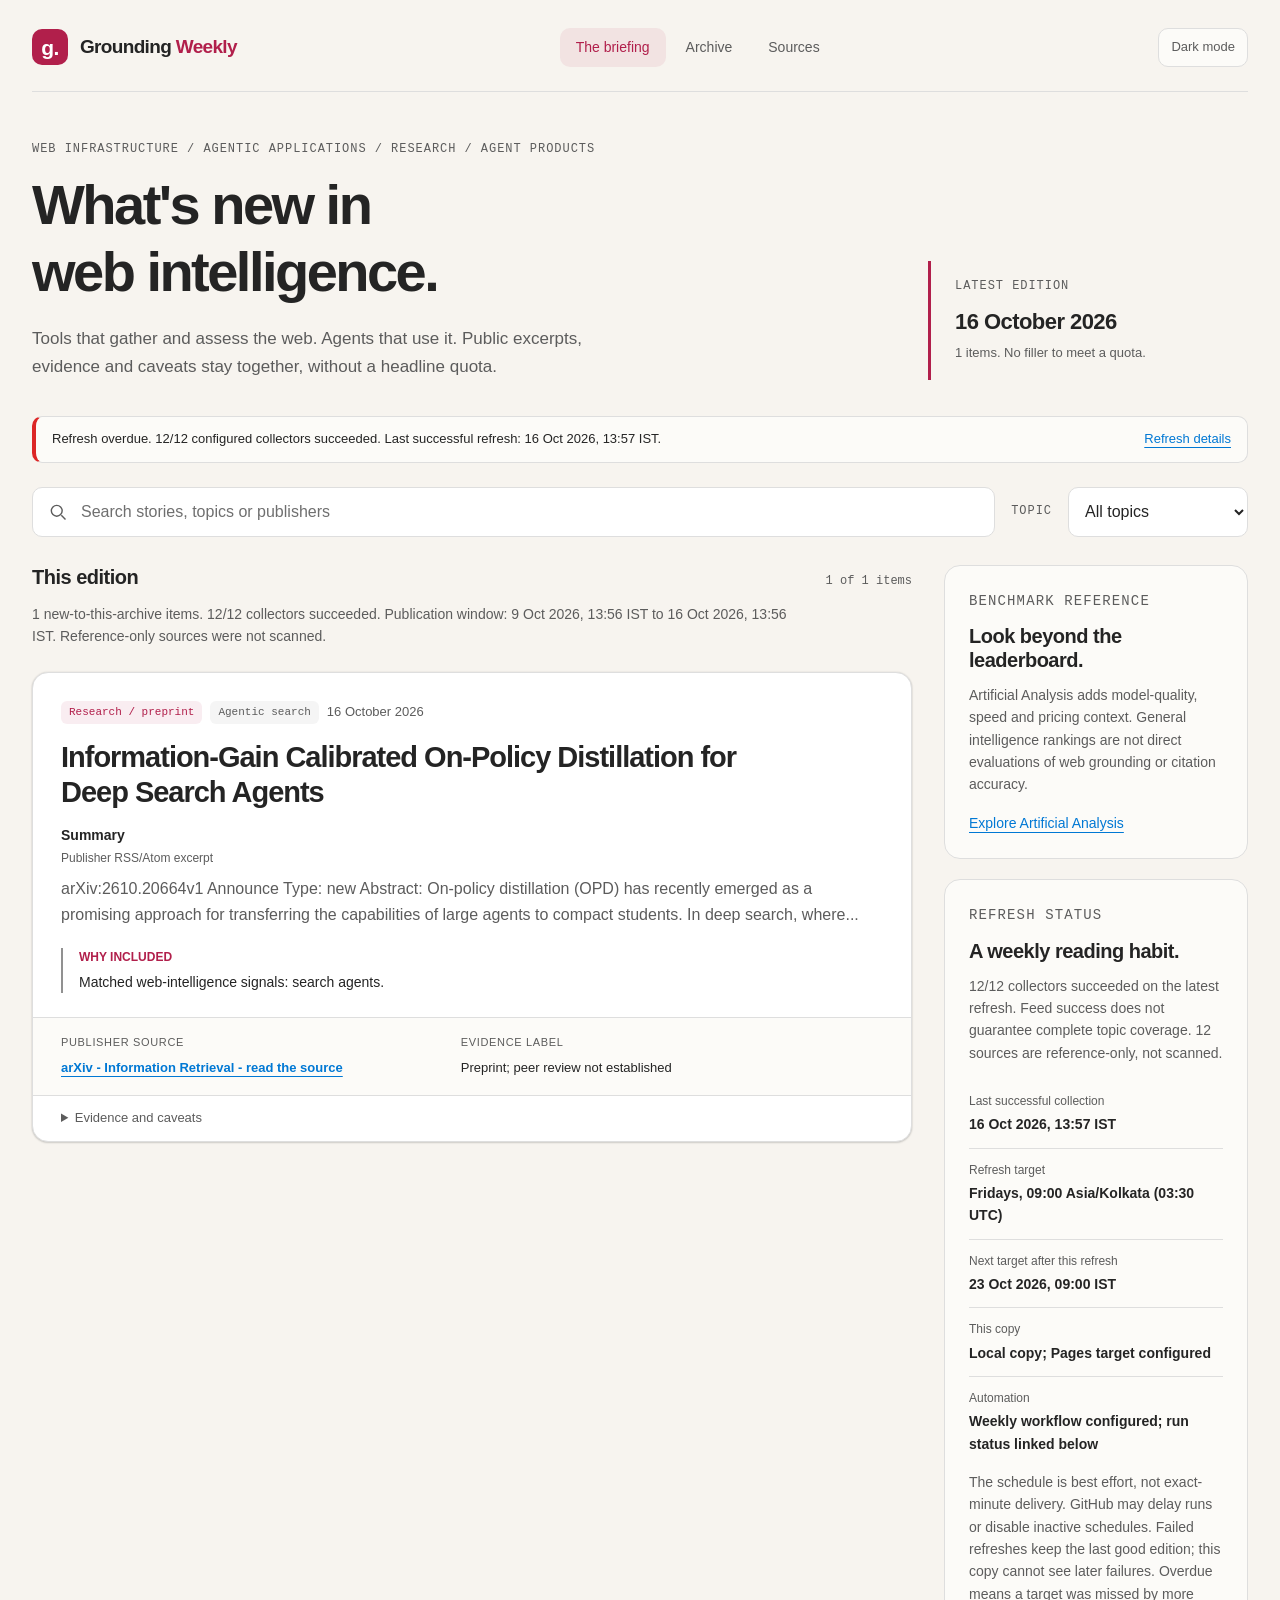
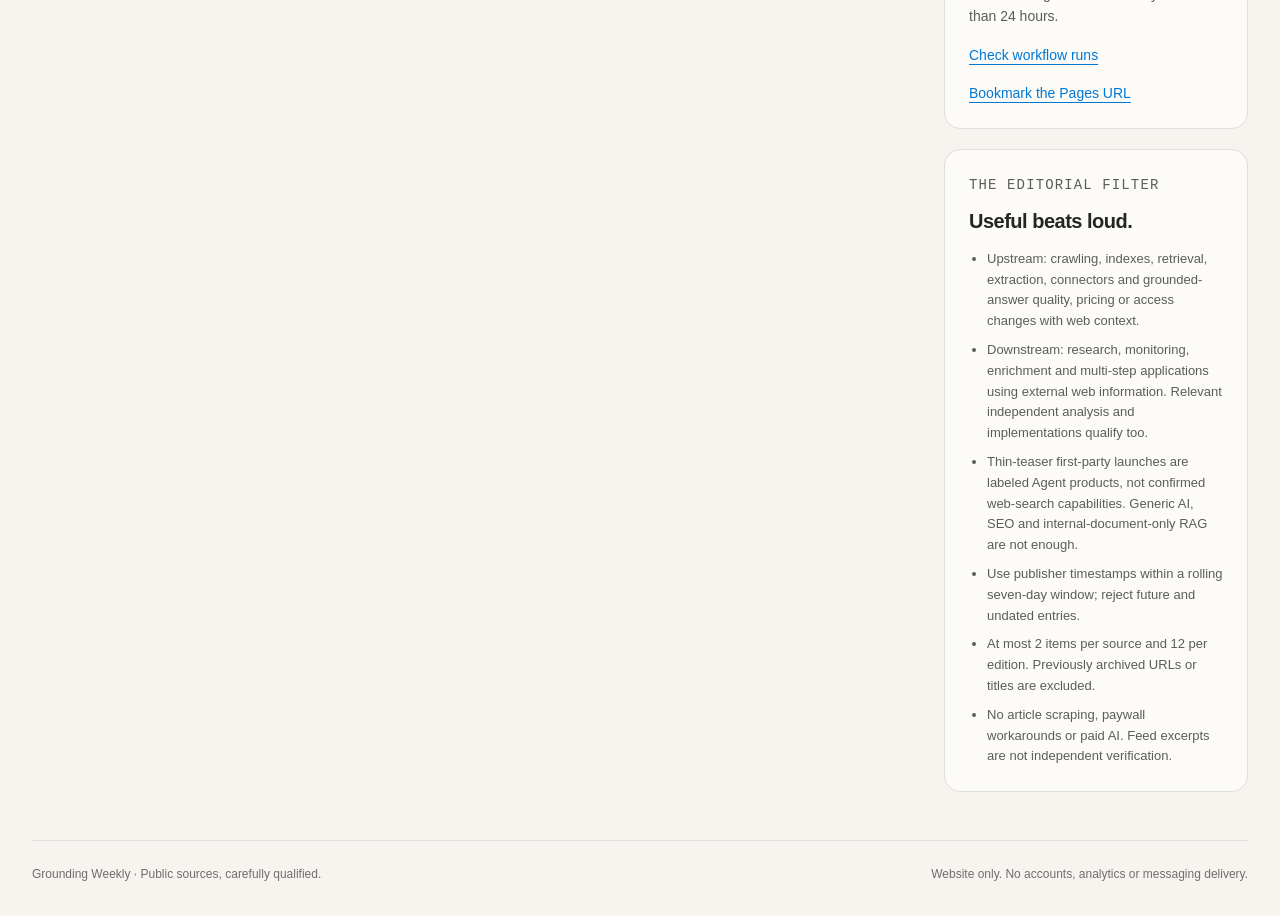
==== commit 5ee76631: "Refresh Grounding Weekly public sources Co-authored-by: Copilot App <223556219+Copilot@users.noreply" ====
--- a/site/index.html
+++ b/site/index.html
@@ -358,7 +358,7 @@
       <details class="story-notes"><summary>Evidence and caveats</summary><p data-field="caveat"></p></details>
     </article>
   </template>
-  <script id="briefing-data" type="application/json">{"schemaVersion":2,"currentEditionId":"2026-10-09","lastSuccessfulRefresh":"2026-10-09T10:51:14Z","editions":[{"id":"2026-10-09","date":"2026-10-09","name":"Weekly briefing - 2026-10-09","origin":"collected","outcome":"stories","refreshedAt":"2026-10-09T10:51:14Z","windowStart":"2026-10-02T10:51:12Z","windowEnd":"2026-10-09T10:51:12Z","coverage":[{"sourceId":"openai","checkedAt":"2026-10-09T10:51:12Z","status":"ok","entries":1259,"eligible":0,"selected":0,"rejected":{"offTopic":15,"outsideWindow":1244},"bytes":767810,"message":"Public feed retrieved and parsed."},{"sourceId":"google","checkedAt":"2026-10-09T10:51:12Z","status":"ok","entries":20,"eligible":0,"selected":0,"rejected":{"offTopic":2,"outsideWindow":18},"bytes":595497,"message":"Public feed retrieved and parsed."},{"sourceId":"microsoft","checkedAt":"2026-10-09T10:51:12Z","status":"ok","entries":10,"eligible":0,"selected":0,"rejected":{"offTopic":2,"outsideWindow":8},"bytes":249590,"message":"Public feed retrieved and parsed."},{"sourceId":"brave","checkedAt":"2026-10-09T10:51:12Z","status":"ok","entries":10,"eligible":0,"selected":0,"rejected":{"outsideWindow":10},"bytes":146694,"message":"Public feed retrieved and parsed."},{"sourceId":"simon-willison","checkedAt":"2026-10-09T10:51:13Z","status":"ok","entries":30,"eligible":0,"selected":0,"rejected":{"offTopic":22,"outsideWindow":8},"bytes":79859,"message":"Public feed retrieved and parsed."},{"sourceId":"one-useful-thing","checkedAt":"2026-10-09T10:51:13Z","status":"ok","entries":20,"eligible":0,"selected":0,"rejected":{"outsideWindow":20},"bytes":907151,"message":"Public feed retrieved and parsed."},{"sourceId":"ahead-of-ai","checkedAt":"2026-10-09T10:51:13Z","status":"ok","entries":20,"eligible":0,"selected":0,"rejected":{"outsideWindow":20},"bytes":2704963,"message":"Public feed retrieved and parsed."},{"sourceId":"interconnects","checkedAt":"2026-10-09T10:51:13Z","status":"ok","entries":20,"eligible":0,"selected":0,"rejected":{"offTopic":1,"outsideWindow":19},"bytes":541942,"message":"Public feed retrieved and parsed."},{"sourceId":"latent-space","checkedAt":"2026-10-09T10:51:13Z","status":"ok","entries":20,"eligible":0,"selected":0,"rejected":{"offTopic":8,"outsideWindow":12},"bytes":1309793,"message":"Public feed retrieved and parsed."},{"sourceId":"towards-ai","checkedAt":"2026-10-09T10:51:13Z","status":"ok","entries":10,"eligible":1,"selected":1,"rejected":{"offTopic":9},"bytes":143848,"message":"Public feed retrieved and parsed."},{"sourceId":"data-science-collective","checkedAt":"2026-10-09T10:51:13Z","status":"ok","entries":10,"eligible":1,"selected":1,"rejected":{"offTopic":9},"bytes":71260,"message":"Public feed retrieved and parsed."},{"sourceId":"arxiv-ir","checkedAt":"2026-10-09T10:51:13Z","status":"ok","entries":28,"eligible":0,"selected":0,"rejected":{"offTopic":11,"notNewPreprint":17},"bytes":59844,"message":"Public feed retrieved and parsed.","robotsNote":"No robots.txt published (HTTP 404/410)."}],"items":[{"id":"3b7fc123f06117cf","sourceId":"towards-ai","kind":"Analysis / discovery","topic":"Web infrastructure","publishedAt":"2026-10-08T17:01:04Z","title":"We Connected a WordPress Site to AI Agents Through MCP. Here’s What We Had to Fix","excerpt":"More than 40% of all websites run on WordPress, according to W3Techs [1]. Over the past year, those sites gained a standard way to work with AI agents. WordPress 6.9 introduced the Abilities API, WordPress 7.0 added...","excerptLabel":"Publisher excerpt","matchedTerms":["mcp","websites"],"evidence":"Publisher excerpt; follow the original evidence","url":"https://pub.towardsai.net/we-connected-a-wordpress-site-to-ai-agents-through-mcp-heres-what-we-had-to-fix-c1bdca1918f9","caveat":"Publication time comes from the feed, not an independent article-date check. Automatic keyword selection can miss relevant items or include marginal ones. Short excerpts omit context; read the source."},{"id":"d678ac3f444ba905","sourceId":"data-science-collective","kind":"Analysis / discovery","topic":"Evaluation","publishedAt":"2026-10-06T14:11:34Z","title":"I Gave an AI Agent Control of an Online Store. What It Did Should Worry Every Business Owner","excerpt":"I didn’t run this test myself. I went looking for who had — and the actual data is more specific and more useful than a one-off experiment would have been. A year-long benchmark called E-Commerce Bench recently did...","excerptLabel":"Publisher excerpt","matchedTerms":["benchmark","online store"],"evidence":"Publisher excerpt; follow the original evidence","url":"https://medium.com/data-science-collective/i-gave-an-ai-agent-control-of-an-online-store-what-it-did-should-worry-every-business-owner-b1ae4ac1a8fb","caveat":"Publication time comes from the feed, not an independent article-date check. Automatic keyword selection can miss relevant items or include marginal ones. Short excerpts omit context; read the source."}]},{"id":"2026-10-02","date":"2026-10-02","name":"Weekly briefing - 2026-10-02","origin":"collected","outcome":"quiet","refreshedAt":"2026-10-02T10:00:08Z","windowStart":"2026-09-25T10:00:01Z","windowEnd":"2026-10-02T10:00:01Z","coverage":[{"sourceId":"openai","checkedAt":"2026-10-02T10:00:02Z","status":"ok","entries":1243,"eligible":0,"selected":0,"rejected":{"offTopic":13,"alreadyArchived":1,"outsideWindow":1229},"bytes":758460,"message":"Public feed retrieved and parsed."},{"sourceId":"google","checkedAt":"2026-10-02T10:00:02Z","status":"ok","entries":20,"eligible":0,"selected":0,"rejected":{"offTopic":4,"outsideWindow":16},"bytes":538152,"message":"Public feed retrieved and parsed."},{"sourceId":"microsoft","checkedAt":"2026-10-02T10:00:02Z","status":"ok","entries":10,"eligible":0,"selected":0,"rejected":{"offTopic":4,"outsideWindow":6},"bytes":226970,"message":"Public feed retrieved and parsed."},{"sourceId":"brave","checkedAt":"2026-10-02T10:00:02Z","status":"ok","entries":10,"eligible":0,"selected":0,"rejected":{"outsideWindow":10},"bytes":146694,"message":"Public feed retrieved and parsed."},{"sourceId":"simon-willison","checkedAt":"2026-10-02T10:00:02Z","status":"ok","entries":30,"eligible":0,"selected":0,"rejected":{"offTopic":14,"outsideWindow":16},"bytes":166610,"message":"Public feed retrieved and parsed."},{"sourceId":"one-useful-thing","checkedAt":"2026-10-02T10:00:02Z","status":"ok","entries":20,"eligible":0,"selected":0,"rejected":{"offTopic":1,"outsideWindow":19},"bytes":911449,"message":"Public feed retrieved and parsed."},{"sourceId":"ahead-of-ai","checkedAt":"2026-10-02T10:00:02Z","status":"ok","entries":20,"eligible":0,"selected":0,"rejected":{"offTopic":1,"outsideWindow":19},"bytes":2707555,"message":"Public feed retrieved and parsed."},{"sourceId":"interconnects","checkedAt":"2026-10-02T10:00:02Z","status":"ok","entries":20,"eligible":0,"selected":0,"rejected":{"outsideWindow":20},"bytes":539653,"message":"Public feed retrieved and parsed."},{"sourceId":"latent-space","checkedAt":"2026-10-02T10:00:02Z","status":"ok","entries":20,"eligible":0,"selected":0,"rejected":{"offTopic":9,"outsideWindow":11},"bytes":1349457,"message":"Public feed retrieved and parsed."},{"sourceId":"towards-ai","checkedAt":"2026-10-02T10:00:02Z","status":"ok","entries":10,"eligible":0,"selected":0,"rejected":{"offTopic":10},"bytes":93828,"message":"Public feed retrieved and parsed."},{"sourceId":"data-science-collective","checkedAt":"2026-10-02T10:00:02Z","status":"ok","entries":10,"eligible":0,"selected":0,"rejected":{"offTopic":6,"outsideWindow":4},"bytes":68652,"message":"Public feed retrieved and parsed."},{"sourceId":"arxiv-ir","checkedAt":"2026-10-02T10:00:03Z","status":"ok","entries":24,"eligible":0,"selected":0,"rejected":{"offTopic":12,"notNewPreprint":12},"bytes":51958,"message":"Public feed retrieved and parsed.","robotsNote":"No robots.txt published (HTTP 404/410)."}],"items":[]},{"id":"2026-09-30","date":"2026-09-30","name":"Weekly briefing - 2026-09-30","origin":"collected","outcome":"stories","refreshedAt":"2026-09-30T08:58:26Z","windowStart":"2026-09-23T03:28:51Z","windowEnd":"2026-09-30T08:58:14Z","coverage":[{"sourceId":"openai","checkedAt":"2026-09-30T08:58:14Z","status":"ok","entries":1238,"eligible":0,"selected":0,"rejected":{"offTopic":15,"alreadyArchived":1,"outsideWindow":1222},"bytes":755374,"message":"Public feed retrieved and parsed."},{"sourceId":"google","checkedAt":"2026-09-30T08:58:14Z","status":"failed","entries":0,"eligible":0,"selected":0,"rejected":{},"message":"TimeoutError: The read operation timed out"},{"sourceId":"microsoft","checkedAt":"2026-09-30T08:58:14Z","status":"ok","entries":10,"eligible":0,"selected":0,"rejected":{"offTopic":4,"outsideWindow":6},"bytes":227316,"message":"Public feed retrieved and parsed."},{"sourceId":"brave","checkedAt":"2026-09-30T08:58:14Z","status":"ok","entries":10,"eligible":0,"selected":0,"rejected":{"outsideWindow":10},"bytes":146694,"message":"Public feed retrieved and parsed."},{"sourceId":"simon-willison","checkedAt":"2026-09-30T08:58:14Z","status":"ok","entries":30,"eligible":0,"selected":0,"rejected":{"offTopic":18,"outsideWindow":12},"bytes":167176,"message":"Public feed retrieved and parsed."},{"sourceId":"one-useful-thing","checkedAt":"2026-09-30T08:58:14Z","status":"ok","entries":20,"eligible":0,"selected":0,"rejected":{"outsideWindow":20},"bytes":926908,"message":"Public feed retrieved and parsed."},{"sourceId":"ahead-of-ai","checkedAt":"2026-09-30T08:58:14Z","status":"ok","entries":20,"eligible":0,"selected":0,"rejected":{"offTopic":1,"outsideWindow":19},"bytes":2706431,"message":"Public feed retrieved and parsed."},{"sourceId":"interconnects","checkedAt":"2026-09-30T08:58:14Z","status":"ok","entries":20,"eligible":0,"selected":0,"rejected":{"outsideWindow":20},"bytes":539653,"message":"Public feed retrieved and parsed."},{"sourceId":"latent-space","checkedAt":"2026-09-30T08:58:14Z","status":"ok","entries":20,"eligible":0,"selected":0,"rejected":{"offTopic":10,"outsideWindow":10},"bytes":1369493,"message":"Public feed retrieved and parsed."},{"sourceId":"towards-ai","checkedAt":"2026-09-30T08:58:14Z","status":"ok","entries":10,"eligible":0,"selected":0,"rejected":{"offTopic":10},"bytes":174192,"message":"Public feed retrieved and parsed."},{"sourceId":"data-science-collective","checkedAt":"2026-09-30T08:58:14Z","status":"ok","entries":10,"eligible":0,"selected":0,"rejected":{"offTopic":6,"outsideWindow":4},"bytes":110856,"message":"Public feed retrieved and parsed."},{"sourceId":"arxiv-ir","checkedAt":"2026-09-30T08:58:15Z","status":"ok","entries":41,"eligible":0,"selected":0,"rejected":{"alreadyArchived":2,"offTopic":12,"notNewPreprint":27},"bytes":92126,"message":"Public feed retrieved and parsed.","robotsNote":"No robots.txt published (HTTP 404/410)."}],"items":[{"id":"fbf6c9160eee6d4c","sourceId":"arxiv-ir","kind":"Research / preprint","topic":"Agentic applications","publishedAt":"2026-09-30T04:00:00Z","title":"Structured Interaction, Visual Localization, and Robust Execution for Complex Web Tasks: A Technical Report on the WebRetriever Challenge","excerpt":"arXiv:2609.35904v1 Announce Type: new Abstract: This report presents the web agent system developed for the WebRetriever Challenge. The system follows a structuredinteraction- first strategy, using semantic webpage...","excerptLabel":"Publisher excerpt","matchedTerms":["agent","web tasks"],"evidence":"Preprint; peer review not established","url":"https://arxiv.org/abs/2609.35904","caveat":"Publication time comes from the feed, not an independent article-date check. Automatic keyword selection can miss relevant items or include marginal ones. Short excerpts omit context; read the source. A preprint is research, not a verified product capability or a claim of peer review."},{"id":"4e7caffd29ca672d","sourceId":"arxiv-ir","kind":"Research / preprint","topic":"Evaluation","publishedAt":"2026-09-30T04:00:00Z","title":"Socrates-RAG: Premise-Directed Inquiry against Coordinated Evidence Poisoning","excerpt":"arXiv:2609.35773v1 Announce Type: new Abstract: Retrieval-augmented generation (RAG) defenses typically decide how to filter or aggregate a fixed retrieved set. In open-corpus question answering, however, decisive...","excerptLabel":"Publisher excerpt","matchedTerms":["evidence poisoning","open-corpus","retrieval"],"evidence":"Preprint; peer review not established","url":"https://arxiv.org/abs/2609.35773","caveat":"Publication time comes from the feed, not an independent article-date check. Automatic keyword selection can miss relevant items or include marginal ones. Short excerpts omit context; read the source. A preprint is research, not a verified product capability or a claim of peer review."},{"id":"dec620cb7225d243","sourceId":"openai","kind":"Publisher update","topic":"Agent products","publishedAt":"2026-09-29T00:00:00Z","title":"Introducing dots","excerpt":"Dots by OpenAI are proactive assistants that can keep working across complex projects and everyday tasks. Learn how dots help you stay in control while work moves forward.","excerptLabel":"Publisher excerpt","matchedTerms":["introducing","proactive assistants"],"evidence":"Publisher-reported; not independently tested","url":"https://openai.com/index/introducing-dots","caveat":"Publication time comes from the feed, not an independent article-date check. Automatic keyword selection can miss relevant items or include marginal ones. Short excerpts omit context; read the source. Product availability and benchmark comparisons are vendor-reported, not independent verification. Included as an agent-product announcement; this excerpt does not establish web-search or grounding capabilities."}]},{"id":"2026-09-29","date":"2026-09-29","name":"The initial, qualified briefing","origin":"curated","outcome":"curated","refreshedAt":null,"windowStart":null,"windowEnd":null,"coverage":[],"items":[{"id":"exa-agent-ultra","sourceId":"exa","kind":"Qualified release","topic":"Deep research","publishedAt":"2026-09-25","title":"Exa introduces Agent Ultra for more exhaustive web research","excerpt":"Exa describes Ultra as its highest-effort research mode, coordinating agents across sources for list-building, entity enrichment and evidence-backed research. The announcement links to documentation and a playground.","excerptLabel":"Seed editorial note - 29 September 2026","matchedTerms":[],"evidence":"Vendor announcement; not independently tested","url":"https://exa.ai/blog/exa-agent-ultra","caveat":"The article's datePublished is 25 September 2026. Exa's WANDR, DeepSearchQA and other comparisons are vendor-reported, not independently proven superiority. The product was not exercised for this briefing."},{"id":"parallel-lovable","sourceId":"parallel","kind":"Available-capability watch","topic":"Web access","publishedAt":null,"title":"Parallel brings live-web capabilities into Lovable","excerpt":"Parallel says its Lovable connector supports web search, deep research, list enrichment and content extraction. Managed Lovable billing or a Parallel API key is required; this does not imply free usage.","excerptLabel":"Seed editorial note - 29 September 2026","matchedTerms":[],"evidence":"Date uncertain; not a new-launch claim","url":"https://parallel.ai/blog/lovable-parallel","caveat":"The blog index displayed 28 September while article JSON-LD stated 13 September 2026. Retained as an available-capability watch item, not a confirmed new launch this week. The integration was not independently tested."}]}],"site":{"title":"Grounding Weekly","url":"https://charanm86.github.io/grounding-weekly/","repository":"https://github.com/charanm86/grounding-weekly","workflow":"https://github.com/charanm86/grounding-weekly/actions/workflows/publish.yml","schedule":{"cron":"30 3 * * 5","timezone":"Asia/Kolkata","label":"Fridays, 09:00 Asia/Kolkata (03:30 UTC)","graceHours":24},"selection":{"windowDays":7,"maxPerSource":2,"maxItems":12},"audienceVerifiedAt":"2026-09-29"},"sources":[{"id":"openai","name":"OpenAI","kind":"Official","url":"https://openai.com/news/","feed":"https://openai.com/news/rss.xml","purpose":"Search tools, grounded answers and deep-research announcements."},{"id":"anthropic","name":"Anthropic","kind":"Official","url":"https://www.anthropic.com/news","purpose":"Claude web search, research capabilities and relevant tool changes.","referenceReason":"No verified publisher feed is configured. Consult the public news page."},{"id":"google","name":"Google Cloud AI","kind":"Official","url":"https://cloud.google.com/blog/products/ai-machine-learning","feed":"https://cloudblog.withgoogle.com/products/ai-machine-learning/rss/","purpose":"Gemini web grounding, search and agent-research features."},{"id":"microsoft","name":"Microsoft Azure","kind":"Official","url":"https://azure.microsoft.com/en-us/blog/","feed":"https://azure.microsoft.com/en-us/blog/feed/","purpose":"Public-web grounding and search-related platform changes."},{"id":"perplexity","name":"Perplexity","kind":"Official","url":"https://www.perplexity.ai/hub/blog","purpose":"Search, research and developer-facing answer-engine releases.","referenceReason":"No verified publisher feed is configured; this page is not scraped."},{"id":"xai","name":"xAI","kind":"Official","url":"https://x.ai/news","purpose":"Web search and research changes with a concrete grounding implication.","referenceReason":"No verified publisher feed is configured; this page is not scraped."},{"id":"exa","name":"Exa","kind":"Search specialist","url":"https://exa.ai/blog","purpose":"Search, extraction, web research and evidence-backed enrichment.","referenceReason":"No verified publisher feed is configured. The qualified September 29 seed remains in the archive."},{"id":"tavily","name":"Tavily","kind":"Search specialist","url":"https://blog.tavily.com/","purpose":"Agent-focused search, extraction and web-access capabilities.","referenceReason":"No verified publisher feed is configured; this page is not scraped."},{"id":"brave","name":"Brave","kind":"Search specialist","url":"https://brave.com/blog/","feed":"https://brave.com/blog/index.xml","purpose":"Search API and grounding changes; exclude unrelated browser news."},{"id":"parallel","name":"Parallel","kind":"Search specialist","url":"https://parallel.ai/blog","purpose":"Search, extraction, research tasks and integrations for agents.","referenceReason":"No verified publisher feed is configured. The seed integration has conflicting publication dates."},{"id":"linkup","name":"Linkup","kind":"Search specialist","url":"https://www.linkup.so/blog","purpose":"Web search, research and retrieval capabilities for AI applications.","referenceReason":"No verified publisher feed is configured; this page is not scraped."},{"id":"artificial-analysis","name":"Artificial Analysis","kind":"Analysis","url":"https://artificialanalysis.ai/","purpose":"Benchmark methodology, model quality, speed and cost context. General intelligence rankings are not direct grounding or citation evaluations.","referenceReason":"Benchmark reference, not an automated news collector."},{"id":"simon-willison","name":"Simon Willison","kind":"Analysis","url":"https://simonwillison.net/","feed":"https://simonwillison.net/atom/everything/","purpose":"Hands-on experiments, practical limitations and source-linked technical analysis."},{"id":"rundown","name":"The Rundown AI","kind":"Newsletter","url":"https://www.therundown.ai/","purpose":"Broad discovery of launches and tools, filtered back to web grounding and search.","audience":"Publisher reports 2,000,000+ newsletter readers.","referenceReason":"No verified publisher feed is configured; newsletter delivery is not used."},{"id":"tldr","name":"TLDR AI","kind":"Newsletter","url":"https://tldr.tech/ai","purpose":"Technical AI news, research and developer tools.","audience":"Publisher reports 1,100,000 AI-newsletter subscribers.","referenceReason":"No verified publisher feed is configured; newsletter delivery is not used."},{"id":"one-useful-thing","name":"One Useful Thing - Ethan Mollick","kind":"Substack","url":"https://www.oneusefulthing.org/","feed":"https://www.oneusefulthing.org/feed","purpose":"Experiments and interpretation of real-world AI and agent capabilities.","audience":"Public page displayed over 480,000 subscribers."},{"id":"ahead-of-ai","name":"Ahead of AI - Sebastian Raschka","kind":"Substack","url":"https://magazine.sebastianraschka.com/","feed":"https://magazine.sebastianraschka.com/feed","purpose":"Technical research explanations and practical implementation perspectives.","audience":"Public page displayed over 217,000 subscribers."},{"id":"interconnects","name":"Interconnects - Nathan Lambert","kind":"Substack","url":"https://www.interconnects.ai/","feed":"https://www.interconnects.ai/feed","purpose":"Model, reasoning and evaluation analysis, only when directly relevant to public-web search.","audience":"Public page displayed over 84,000 subscribers."},{"id":"latent-space","name":"Latent Space","kind":"Substack","url":"https://www.latent.space/","feed":"https://www.latent.space/feed","purpose":"AI engineering, agent systems and practitioner interviews.","audience":"Historical claim of 200,000+ subscriptions across channels, not a current newsletter-only count."},{"id":"the-batch","name":"The Batch - DeepLearning.AI","kind":"Newsletter","url":"https://www.deeplearning.ai/the-batch","purpose":"Research and industry curation. Subscriber count has not been verified.","referenceReason":"No verified publisher feed is configured; this page is not scraped."},{"id":"towards-ai","name":"Towards AI","kind":"Medium","url":"https://pub.towardsai.net/","feed":"https://pub.towardsai.net/feed","purpose":"Practical articles with a direct public-web grounding or agent-research connection.","audience":"Medium follower count has not been verified."},{"id":"data-science-collective","name":"Data Science Collective","kind":"Medium","url":"https://medium.com/data-science-collective","feed":"https://medium.com/feed/data-science-collective","purpose":"Practitioner perspectives; generic internal-document RAG is outside the scope.","audience":"Medium follower count has not been verified."},{"id":"arxiv-ir","name":"arXiv - Information Retrieval","kind":"Research","url":"https://arxiv.org/list/cs.IR/recent","feed":"https://rss.arxiv.org/rss/cs.IR","purpose":"New preprints, labeled as research rather than established product capabilities."},{"id":"hf-papers","name":"Hugging Face Papers","kind":"Research","url":"https://huggingface.co/papers","purpose":"Discover papers and implementations; trending status is not evidence of research quality.","referenceReason":"Reference-only discovery page. No unofficial feed or scraping service is used."}]}</script>
+  <script id="briefing-data" type="application/json">{"schemaVersion":2,"currentEditionId":"2026-10-16","lastSuccessfulRefresh":"2026-10-16T08:27:00Z","editions":[{"id":"2026-10-16","date":"2026-10-16","name":"Weekly briefing - 2026-10-16","origin":"collected","outcome":"stories","refreshedAt":"2026-10-16T08:27:00Z","windowStart":"2026-10-09T08:26:53Z","windowEnd":"2026-10-16T08:26:53Z","coverage":[{"sourceId":"openai","checkedAt":"2026-10-16T08:26:53Z","status":"ok","entries":1296,"eligible":0,"selected":0,"rejected":{"offTopic":9,"outsideWindow":1287},"bytes":789701,"message":"Public feed retrieved and parsed."},{"sourceId":"google","checkedAt":"2026-10-16T08:26:53Z","status":"ok","entries":20,"eligible":0,"selected":0,"rejected":{"offTopic":4,"outsideWindow":16},"bytes":519351,"message":"Public feed retrieved and parsed."},{"sourceId":"microsoft","checkedAt":"2026-10-16T08:26:53Z","status":"ok","entries":10,"eligible":0,"selected":0,"rejected":{"offTopic":4,"outsideWindow":6},"bytes":228346,"message":"Public feed retrieved and parsed."},{"sourceId":"brave","checkedAt":"2026-10-16T08:26:53Z","status":"ok","entries":10,"eligible":0,"selected":0,"rejected":{"offTopic":1,"outsideWindow":9},"bytes":169860,"message":"Public feed retrieved and parsed."},{"sourceId":"simon-willison","checkedAt":"2026-10-16T08:26:54Z","status":"ok","entries":30,"eligible":0,"selected":0,"rejected":{"offTopic":19,"outsideWindow":11},"bytes":105241,"message":"Public feed retrieved and parsed."},{"sourceId":"one-useful-thing","checkedAt":"2026-10-16T08:26:54Z","status":"ok","entries":20,"eligible":0,"selected":0,"rejected":{"outsideWindow":20},"bytes":907151,"message":"Public feed retrieved and parsed."},{"sourceId":"ahead-of-ai","checkedAt":"2026-10-16T08:26:54Z","status":"ok","entries":20,"eligible":0,"selected":0,"rejected":{"outsideWindow":20},"bytes":2704963,"message":"Public feed retrieved and parsed."},{"sourceId":"interconnects","checkedAt":"2026-10-16T08:26:54Z","status":"ok","entries":20,"eligible":0,"selected":0,"rejected":{"offTopic":1,"outsideWindow":19},"bytes":529494,"message":"Public feed retrieved and parsed."},{"sourceId":"latent-space","checkedAt":"2026-10-16T08:26:54Z","status":"ok","entries":20,"eligible":0,"selected":0,"rejected":{"offTopic":12,"outsideWindow":8},"bytes":908927,"message":"Public feed retrieved and parsed."},{"sourceId":"towards-ai","checkedAt":"2026-10-16T08:26:54Z","status":"ok","entries":10,"eligible":0,"selected":0,"rejected":{"offTopic":10},"bytes":123277,"message":"Public feed retrieved and parsed."},{"sourceId":"data-science-collective","checkedAt":"2026-10-16T08:26:54Z","status":"ok","entries":10,"eligible":0,"selected":0,"rejected":{"offTopic":10},"bytes":111740,"message":"Public feed retrieved and parsed."},{"sourceId":"arxiv-ir","checkedAt":"2026-10-16T08:26:54Z","status":"ok","entries":26,"eligible":1,"selected":1,"rejected":{"offTopic":7,"notNewPreprint":18},"bytes":54567,"message":"Public feed retrieved and parsed.","robotsNote":"No robots.txt published (HTTP 404/410)."}],"items":[{"id":"1ae3fb2fd97d32c3","sourceId":"arxiv-ir","kind":"Research / preprint","topic":"Agentic search","publishedAt":"2026-10-16T04:00:00Z","title":"Information-Gain Calibrated On-Policy Distillation for Deep Search Agents","excerpt":"arXiv:2610.20664v1 Announce Type: new Abstract: On-policy distillation (OPD) has recently emerged as a promising approach for transferring the capabilities of large agents to compact students. In deep search, where...","excerptLabel":"Publisher excerpt","matchedTerms":["search agents"],"evidence":"Preprint; peer review not established","url":"https://arxiv.org/abs/2610.20664","caveat":"Publication time comes from the feed, not an independent article-date check. Automatic keyword selection can miss relevant items or include marginal ones. Short excerpts omit context; read the source. A preprint is research, not a verified product capability or a claim of peer review."}]},{"id":"2026-10-09","date":"2026-10-09","name":"Weekly briefing - 2026-10-09","origin":"collected","outcome":"stories","refreshedAt":"2026-10-09T10:51:14Z","windowStart":"2026-10-02T10:51:12Z","windowEnd":"2026-10-09T10:51:12Z","coverage":[{"sourceId":"openai","checkedAt":"2026-10-09T10:51:12Z","status":"ok","entries":1259,"eligible":0,"selected":0,"rejected":{"offTopic":15,"outsideWindow":1244},"bytes":767810,"message":"Public feed retrieved and parsed."},{"sourceId":"google","checkedAt":"2026-10-09T10:51:12Z","status":"ok","entries":20,"eligible":0,"selected":0,"rejected":{"offTopic":2,"outsideWindow":18},"bytes":595497,"message":"Public feed retrieved and parsed."},{"sourceId":"microsoft","checkedAt":"2026-10-09T10:51:12Z","status":"ok","entries":10,"eligible":0,"selected":0,"rejected":{"offTopic":2,"outsideWindow":8},"bytes":249590,"message":"Public feed retrieved and parsed."},{"sourceId":"brave","checkedAt":"2026-10-09T10:51:12Z","status":"ok","entries":10,"eligible":0,"selected":0,"rejected":{"outsideWindow":10},"bytes":146694,"message":"Public feed retrieved and parsed."},{"sourceId":"simon-willison","checkedAt":"2026-10-09T10:51:13Z","status":"ok","entries":30,"eligible":0,"selected":0,"rejected":{"offTopic":22,"outsideWindow":8},"bytes":79859,"message":"Public feed retrieved and parsed."},{"sourceId":"one-useful-thing","checkedAt":"2026-10-09T10:51:13Z","status":"ok","entries":20,"eligible":0,"selected":0,"rejected":{"outsideWindow":20},"bytes":907151,"message":"Public feed retrieved and parsed."},{"sourceId":"ahead-of-ai","checkedAt":"2026-10-09T10:51:13Z","status":"ok","entries":20,"eligible":0,"selected":0,"rejected":{"outsideWindow":20},"bytes":2704963,"message":"Public feed retrieved and parsed."},{"sourceId":"interconnects","checkedAt":"2026-10-09T10:51:13Z","status":"ok","entries":20,"eligible":0,"selected":0,"rejected":{"offTopic":1,"outsideWindow":19},"bytes":541942,"message":"Public feed retrieved and parsed."},{"sourceId":"latent-space","checkedAt":"2026-10-09T10:51:13Z","status":"ok","entries":20,"eligible":0,"selected":0,"rejected":{"offTopic":8,"outsideWindow":12},"bytes":1309793,"message":"Public feed retrieved and parsed."},{"sourceId":"towards-ai","checkedAt":"2026-10-09T10:51:13Z","status":"ok","entries":10,"eligible":1,"selected":1,"rejected":{"offTopic":9},"bytes":143848,"message":"Public feed retrieved and parsed."},{"sourceId":"data-science-collective","checkedAt":"2026-10-09T10:51:13Z","status":"ok","entries":10,"eligible":1,"selected":1,"rejected":{"offTopic":9},"bytes":71260,"message":"Public feed retrieved and parsed."},{"sourceId":"arxiv-ir","checkedAt":"2026-10-09T10:51:13Z","status":"ok","entries":28,"eligible":0,"selected":0,"rejected":{"offTopic":11,"notNewPreprint":17},"bytes":59844,"message":"Public feed retrieved and parsed.","robotsNote":"No robots.txt published (HTTP 404/410)."}],"items":[{"id":"3b7fc123f06117cf","sourceId":"towards-ai","kind":"Analysis / discovery","topic":"Web infrastructure","publishedAt":"2026-10-08T17:01:04Z","title":"We Connected a WordPress Site to AI Agents Through MCP. Here’s What We Had to Fix","excerpt":"More than 40% of all websites run on WordPress, according to W3Techs [1]. Over the past year, those sites gained a standard way to work with AI agents. WordPress 6.9 introduced the Abilities API, WordPress 7.0 added...","excerptLabel":"Publisher excerpt","matchedTerms":["mcp","websites"],"evidence":"Publisher excerpt; follow the original evidence","url":"https://pub.towardsai.net/we-connected-a-wordpress-site-to-ai-agents-through-mcp-heres-what-we-had-to-fix-c1bdca1918f9","caveat":"Publication time comes from the feed, not an independent article-date check. Automatic keyword selection can miss relevant items or include marginal ones. Short excerpts omit context; read the source."},{"id":"d678ac3f444ba905","sourceId":"data-science-collective","kind":"Analysis / discovery","topic":"Evaluation","publishedAt":"2026-10-06T14:11:34Z","title":"I Gave an AI Agent Control of an Online Store. What It Did Should Worry Every Business Owner","excerpt":"I didn’t run this test myself. I went looking for who had — and the actual data is more specific and more useful than a one-off experiment would have been. A year-long benchmark called E-Commerce Bench recently did...","excerptLabel":"Publisher excerpt","matchedTerms":["benchmark","online store"],"evidence":"Publisher excerpt; follow the original evidence","url":"https://medium.com/data-science-collective/i-gave-an-ai-agent-control-of-an-online-store-what-it-did-should-worry-every-business-owner-b1ae4ac1a8fb","caveat":"Publication time comes from the feed, not an independent article-date check. Automatic keyword selection can miss relevant items or include marginal ones. Short excerpts omit context; read the source."}]},{"id":"2026-10-02","date":"2026-10-02","name":"Weekly briefing - 2026-10-02","origin":"collected","outcome":"quiet","refreshedAt":"2026-10-02T10:00:08Z","windowStart":"2026-09-25T10:00:01Z","windowEnd":"2026-10-02T10:00:01Z","coverage":[{"sourceId":"openai","checkedAt":"2026-10-02T10:00:02Z","status":"ok","entries":1243,"eligible":0,"selected":0,"rejected":{"offTopic":13,"alreadyArchived":1,"outsideWindow":1229},"bytes":758460,"message":"Public feed retrieved and parsed."},{"sourceId":"google","checkedAt":"2026-10-02T10:00:02Z","status":"ok","entries":20,"eligible":0,"selected":0,"rejected":{"offTopic":4,"outsideWindow":16},"bytes":538152,"message":"Public feed retrieved and parsed."},{"sourceId":"microsoft","checkedAt":"2026-10-02T10:00:02Z","status":"ok","entries":10,"eligible":0,"selected":0,"rejected":{"offTopic":4,"outsideWindow":6},"bytes":226970,"message":"Public feed retrieved and parsed."},{"sourceId":"brave","checkedAt":"2026-10-02T10:00:02Z","status":"ok","entries":10,"eligible":0,"selected":0,"rejected":{"outsideWindow":10},"bytes":146694,"message":"Public feed retrieved and parsed."},{"sourceId":"simon-willison","checkedAt":"2026-10-02T10:00:02Z","status":"ok","entries":30,"eligible":0,"selected":0,"rejected":{"offTopic":14,"outsideWindow":16},"bytes":166610,"message":"Public feed retrieved and parsed."},{"sourceId":"one-useful-thing","checkedAt":"2026-10-02T10:00:02Z","status":"ok","entries":20,"eligible":0,"selected":0,"rejected":{"offTopic":1,"outsideWindow":19},"bytes":911449,"message":"Public feed retrieved and parsed."},{"sourceId":"ahead-of-ai","checkedAt":"2026-10-02T10:00:02Z","status":"ok","entries":20,"eligible":0,"selected":0,"rejected":{"offTopic":1,"outsideWindow":19},"bytes":2707555,"message":"Public feed retrieved and parsed."},{"sourceId":"interconnects","checkedAt":"2026-10-02T10:00:02Z","status":"ok","entries":20,"eligible":0,"selected":0,"rejected":{"outsideWindow":20},"bytes":539653,"message":"Public feed retrieved and parsed."},{"sourceId":"latent-space","checkedAt":"2026-10-02T10:00:02Z","status":"ok","entries":20,"eligible":0,"selected":0,"rejected":{"offTopic":9,"outsideWindow":11},"bytes":1349457,"message":"Public feed retrieved and parsed."},{"sourceId":"towards-ai","checkedAt":"2026-10-02T10:00:02Z","status":"ok","entries":10,"eligible":0,"selected":0,"rejected":{"offTopic":10},"bytes":93828,"message":"Public feed retrieved and parsed."},{"sourceId":"data-science-collective","checkedAt":"2026-10-02T10:00:02Z","status":"ok","entries":10,"eligible":0,"selected":0,"rejected":{"offTopic":6,"outsideWindow":4},"bytes":68652,"message":"Public feed retrieved and parsed."},{"sourceId":"arxiv-ir","checkedAt":"2026-10-02T10:00:03Z","status":"ok","entries":24,"eligible":0,"selected":0,"rejected":{"offTopic":12,"notNewPreprint":12},"bytes":51958,"message":"Public feed retrieved and parsed.","robotsNote":"No robots.txt published (HTTP 404/410)."}],"items":[]},{"id":"2026-09-30","date":"2026-09-30","name":"Weekly briefing - 2026-09-30","origin":"collected","outcome":"stories","refreshedAt":"2026-09-30T08:58:26Z","windowStart":"2026-09-23T03:28:51Z","windowEnd":"2026-09-30T08:58:14Z","coverage":[{"sourceId":"openai","checkedAt":"2026-09-30T08:58:14Z","status":"ok","entries":1238,"eligible":0,"selected":0,"rejected":{"offTopic":15,"alreadyArchived":1,"outsideWindow":1222},"bytes":755374,"message":"Public feed retrieved and parsed."},{"sourceId":"google","checkedAt":"2026-09-30T08:58:14Z","status":"failed","entries":0,"eligible":0,"selected":0,"rejected":{},"message":"TimeoutError: The read operation timed out"},{"sourceId":"microsoft","checkedAt":"2026-09-30T08:58:14Z","status":"ok","entries":10,"eligible":0,"selected":0,"rejected":{"offTopic":4,"outsideWindow":6},"bytes":227316,"message":"Public feed retrieved and parsed."},{"sourceId":"brave","checkedAt":"2026-09-30T08:58:14Z","status":"ok","entries":10,"eligible":0,"selected":0,"rejected":{"outsideWindow":10},"bytes":146694,"message":"Public feed retrieved and parsed."},{"sourceId":"simon-willison","checkedAt":"2026-09-30T08:58:14Z","status":"ok","entries":30,"eligible":0,"selected":0,"rejected":{"offTopic":18,"outsideWindow":12},"bytes":167176,"message":"Public feed retrieved and parsed."},{"sourceId":"one-useful-thing","checkedAt":"2026-09-30T08:58:14Z","status":"ok","entries":20,"eligible":0,"selected":0,"rejected":{"outsideWindow":20},"bytes":926908,"message":"Public feed retrieved and parsed."},{"sourceId":"ahead-of-ai","checkedAt":"2026-09-30T08:58:14Z","status":"ok","entries":20,"eligible":0,"selected":0,"rejected":{"offTopic":1,"outsideWindow":19},"bytes":2706431,"message":"Public feed retrieved and parsed."},{"sourceId":"interconnects","checkedAt":"2026-09-30T08:58:14Z","status":"ok","entries":20,"eligible":0,"selected":0,"rejected":{"outsideWindow":20},"bytes":539653,"message":"Public feed retrieved and parsed."},{"sourceId":"latent-space","checkedAt":"2026-09-30T08:58:14Z","status":"ok","entries":20,"eligible":0,"selected":0,"rejected":{"offTopic":10,"outsideWindow":10},"bytes":1369493,"message":"Public feed retrieved and parsed."},{"sourceId":"towards-ai","checkedAt":"2026-09-30T08:58:14Z","status":"ok","entries":10,"eligible":0,"selected":0,"rejected":{"offTopic":10},"bytes":174192,"message":"Public feed retrieved and parsed."},{"sourceId":"data-science-collective","checkedAt":"2026-09-30T08:58:14Z","status":"ok","entries":10,"eligible":0,"selected":0,"rejected":{"offTopic":6,"outsideWindow":4},"bytes":110856,"message":"Public feed retrieved and parsed."},{"sourceId":"arxiv-ir","checkedAt":"2026-09-30T08:58:15Z","status":"ok","entries":41,"eligible":0,"selected":0,"rejected":{"alreadyArchived":2,"offTopic":12,"notNewPreprint":27},"bytes":92126,"message":"Public feed retrieved and parsed.","robotsNote":"No robots.txt published (HTTP 404/410)."}],"items":[{"id":"fbf6c9160eee6d4c","sourceId":"arxiv-ir","kind":"Research / preprint","topic":"Agentic applications","publishedAt":"2026-09-30T04:00:00Z","title":"Structured Interaction, Visual Localization, and Robust Execution for Complex Web Tasks: A Technical Report on the WebRetriever Challenge","excerpt":"arXiv:2609.35904v1 Announce Type: new Abstract: This report presents the web agent system developed for the WebRetriever Challenge. The system follows a structuredinteraction- first strategy, using semantic webpage...","excerptLabel":"Publisher excerpt","matchedTerms":["agent","web tasks"],"evidence":"Preprint; peer review not established","url":"https://arxiv.org/abs/2609.35904","caveat":"Publication time comes from the feed, not an independent article-date check. Automatic keyword selection can miss relevant items or include marginal ones. Short excerpts omit context; read the source. A preprint is research, not a verified product capability or a claim of peer review."},{"id":"4e7caffd29ca672d","sourceId":"arxiv-ir","kind":"Research / preprint","topic":"Evaluation","publishedAt":"2026-09-30T04:00:00Z","title":"Socrates-RAG: Premise-Directed Inquiry against Coordinated Evidence Poisoning","excerpt":"arXiv:2609.35773v1 Announce Type: new Abstract: Retrieval-augmented generation (RAG) defenses typically decide how to filter or aggregate a fixed retrieved set. In open-corpus question answering, however, decisive...","excerptLabel":"Publisher excerpt","matchedTerms":["evidence poisoning","open-corpus","retrieval"],"evidence":"Preprint; peer review not established","url":"https://arxiv.org/abs/2609.35773","caveat":"Publication time comes from the feed, not an independent article-date check. Automatic keyword selection can miss relevant items or include marginal ones. Short excerpts omit context; read the source. A preprint is research, not a verified product capability or a claim of peer review."},{"id":"dec620cb7225d243","sourceId":"openai","kind":"Publisher update","topic":"Agent products","publishedAt":"2026-09-29T00:00:00Z","title":"Introducing dots","excerpt":"Dots by OpenAI are proactive assistants that can keep working across complex projects and everyday tasks. Learn how dots help you stay in control while work moves forward.","excerptLabel":"Publisher excerpt","matchedTerms":["introducing","proactive assistants"],"evidence":"Publisher-reported; not independently tested","url":"https://openai.com/index/introducing-dots","caveat":"Publication time comes from the feed, not an independent article-date check. Automatic keyword selection can miss relevant items or include marginal ones. Short excerpts omit context; read the source. Product availability and benchmark comparisons are vendor-reported, not independent verification. Included as an agent-product announcement; this excerpt does not establish web-search or grounding capabilities."}]},{"id":"2026-09-29","date":"2026-09-29","name":"The initial, qualified briefing","origin":"curated","outcome":"curated","refreshedAt":null,"windowStart":null,"windowEnd":null,"coverage":[],"items":[{"id":"exa-agent-ultra","sourceId":"exa","kind":"Qualified release","topic":"Deep research","publishedAt":"2026-09-25","title":"Exa introduces Agent Ultra for more exhaustive web research","excerpt":"Exa describes Ultra as its highest-effort research mode, coordinating agents across sources for list-building, entity enrichment and evidence-backed research. The announcement links to documentation and a playground.","excerptLabel":"Seed editorial note - 29 September 2026","matchedTerms":[],"evidence":"Vendor announcement; not independently tested","url":"https://exa.ai/blog/exa-agent-ultra","caveat":"The article's datePublished is 25 September 2026. Exa's WANDR, DeepSearchQA and other comparisons are vendor-reported, not independently proven superiority. The product was not exercised for this briefing."},{"id":"parallel-lovable","sourceId":"parallel","kind":"Available-capability watch","topic":"Web access","publishedAt":null,"title":"Parallel brings live-web capabilities into Lovable","excerpt":"Parallel says its Lovable connector supports web search, deep research, list enrichment and content extraction. Managed Lovable billing or a Parallel API key is required; this does not imply free usage.","excerptLabel":"Seed editorial note - 29 September 2026","matchedTerms":[],"evidence":"Date uncertain; not a new-launch claim","url":"https://parallel.ai/blog/lovable-parallel","caveat":"The blog index displayed 28 September while article JSON-LD stated 13 September 2026. Retained as an available-capability watch item, not a confirmed new launch this week. The integration was not independently tested."}]}],"site":{"title":"Grounding Weekly","url":"https://charanm86.github.io/grounding-weekly/","repository":"https://github.com/charanm86/grounding-weekly","workflow":"https://github.com/charanm86/grounding-weekly/actions/workflows/publish.yml","schedule":{"cron":"30 3 * * 5","timezone":"Asia/Kolkata","label":"Fridays, 09:00 Asia/Kolkata (03:30 UTC)","graceHours":24},"selection":{"windowDays":7,"maxPerSource":2,"maxItems":12},"audienceVerifiedAt":"2026-09-29"},"sources":[{"id":"openai","name":"OpenAI","kind":"Official","url":"https://openai.com/news/","feed":"https://openai.com/news/rss.xml","purpose":"Search tools, grounded answers and deep-research announcements."},{"id":"anthropic","name":"Anthropic","kind":"Official","url":"https://www.anthropic.com/news","purpose":"Claude web search, research capabilities and relevant tool changes.","referenceReason":"No verified publisher feed is configured. Consult the public news page."},{"id":"google","name":"Google Cloud AI","kind":"Official","url":"https://cloud.google.com/blog/products/ai-machine-learning","feed":"https://cloudblog.withgoogle.com/products/ai-machine-learning/rss/","purpose":"Gemini web grounding, search and agent-research features."},{"id":"microsoft","name":"Microsoft Azure","kind":"Official","url":"https://azure.microsoft.com/en-us/blog/","feed":"https://azure.microsoft.com/en-us/blog/feed/","purpose":"Public-web grounding and search-related platform changes."},{"id":"perplexity","name":"Perplexity","kind":"Official","url":"https://www.perplexity.ai/hub/blog","purpose":"Search, research and developer-facing answer-engine releases.","referenceReason":"No verified publisher feed is configured; this page is not scraped."},{"id":"xai","name":"xAI","kind":"Official","url":"https://x.ai/news","purpose":"Web search and research changes with a concrete grounding implication.","referenceReason":"No verified publisher feed is configured; this page is not scraped."},{"id":"exa","name":"Exa","kind":"Search specialist","url":"https://exa.ai/blog","purpose":"Search, extraction, web research and evidence-backed enrichment.","referenceReason":"No verified publisher feed is configured. The qualified September 29 seed remains in the archive."},{"id":"tavily","name":"Tavily","kind":"Search specialist","url":"https://blog.tavily.com/","purpose":"Agent-focused search, extraction and web-access capabilities.","referenceReason":"No verified publisher feed is configured; this page is not scraped."},{"id":"brave","name":"Brave","kind":"Search specialist","url":"https://brave.com/blog/","feed":"https://brave.com/blog/index.xml","purpose":"Search API and grounding changes; exclude unrelated browser news."},{"id":"parallel","name":"Parallel","kind":"Search specialist","url":"https://parallel.ai/blog","purpose":"Search, extraction, research tasks and integrations for agents.","referenceReason":"No verified publisher feed is configured. The seed integration has conflicting publication dates."},{"id":"linkup","name":"Linkup","kind":"Search specialist","url":"https://www.linkup.so/blog","purpose":"Web search, research and retrieval capabilities for AI applications.","referenceReason":"No verified publisher feed is configured; this page is not scraped."},{"id":"artificial-analysis","name":"Artificial Analysis","kind":"Analysis","url":"https://artificialanalysis.ai/","purpose":"Benchmark methodology, model quality, speed and cost context. General intelligence rankings are not direct grounding or citation evaluations.","referenceReason":"Benchmark reference, not an automated news collector."},{"id":"simon-willison","name":"Simon Willison","kind":"Analysis","url":"https://simonwillison.net/","feed":"https://simonwillison.net/atom/everything/","purpose":"Hands-on experiments, practical limitations and source-linked technical analysis."},{"id":"rundown","name":"The Rundown AI","kind":"Newsletter","url":"https://www.therundown.ai/","purpose":"Broad discovery of launches and tools, filtered back to web grounding and search.","audience":"Publisher reports 2,000,000+ newsletter readers.","referenceReason":"No verified publisher feed is configured; newsletter delivery is not used."},{"id":"tldr","name":"TLDR AI","kind":"Newsletter","url":"https://tldr.tech/ai","purpose":"Technical AI news, research and developer tools.","audience":"Publisher reports 1,100,000 AI-newsletter subscribers.","referenceReason":"No verified publisher feed is configured; newsletter delivery is not used."},{"id":"one-useful-thing","name":"One Useful Thing - Ethan Mollick","kind":"Substack","url":"https://www.oneusefulthing.org/","feed":"https://www.oneusefulthing.org/feed","purpose":"Experiments and interpretation of real-world AI and agent capabilities.","audience":"Public page displayed over 480,000 subscribers."},{"id":"ahead-of-ai","name":"Ahead of AI - Sebastian Raschka","kind":"Substack","url":"https://magazine.sebastianraschka.com/","feed":"https://magazine.sebastianraschka.com/feed","purpose":"Technical research explanations and practical implementation perspectives.","audience":"Public page displayed over 217,000 subscribers."},{"id":"interconnects","name":"Interconnects - Nathan Lambert","kind":"Substack","url":"https://www.interconnects.ai/","feed":"https://www.interconnects.ai/feed","purpose":"Model, reasoning and evaluation analysis, only when directly relevant to public-web search.","audience":"Public page displayed over 84,000 subscribers."},{"id":"latent-space","name":"Latent Space","kind":"Substack","url":"https://www.latent.space/","feed":"https://www.latent.space/feed","purpose":"AI engineering, agent systems and practitioner interviews.","audience":"Historical claim of 200,000+ subscriptions across channels, not a current newsletter-only count."},{"id":"the-batch","name":"The Batch - DeepLearning.AI","kind":"Newsletter","url":"https://www.deeplearning.ai/the-batch","purpose":"Research and industry curation. Subscriber count has not been verified.","referenceReason":"No verified publisher feed is configured; this page is not scraped."},{"id":"towards-ai","name":"Towards AI","kind":"Medium","url":"https://pub.towardsai.net/","feed":"https://pub.towardsai.net/feed","purpose":"Practical articles with a direct public-web grounding or agent-research connection.","audience":"Medium follower count has not been verified."},{"id":"data-science-collective","name":"Data Science Collective","kind":"Medium","url":"https://medium.com/data-science-collective","feed":"https://medium.com/feed/data-science-collective","purpose":"Practitioner perspectives; generic internal-document RAG is outside the scope.","audience":"Medium follower count has not been verified."},{"id":"arxiv-ir","name":"arXiv - Information Retrieval","kind":"Research","url":"https://arxiv.org/list/cs.IR/recent","feed":"https://rss.arxiv.org/rss/cs.IR","purpose":"New preprints, labeled as research rather than established product capabilities."},{"id":"hf-papers","name":"Hugging Face Papers","kind":"Research","url":"https://huggingface.co/papers","purpose":"Discover papers and implementations; trending status is not evidence of research quality.","referenceReason":"Reference-only discovery page. No unofficial feed or scraping service is used."}]}</script>
   <script>(() => {
   "use strict";
   const dateFormatter = new Intl.DateTimeFormat("en-GB", { day: "numeric", month: "long", year: "numeric", timeZone: "Asia/Kolkata" });
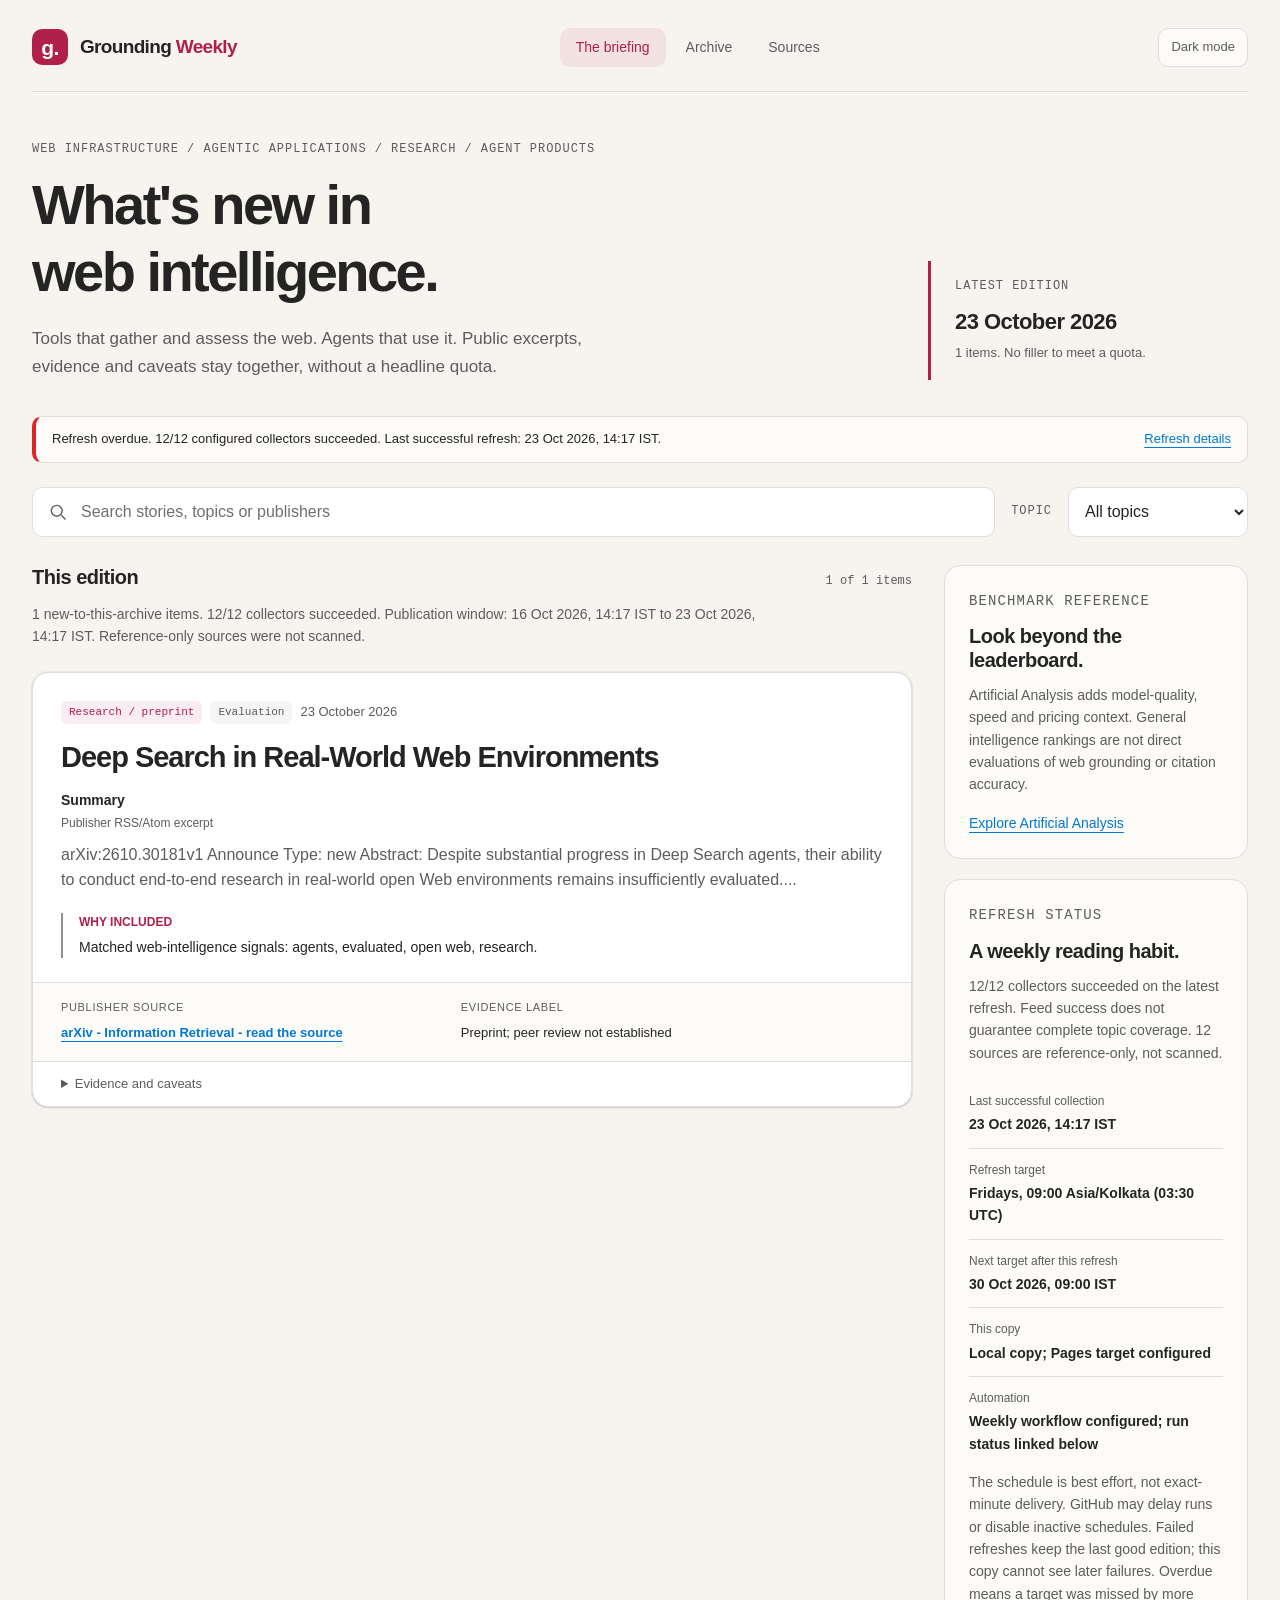
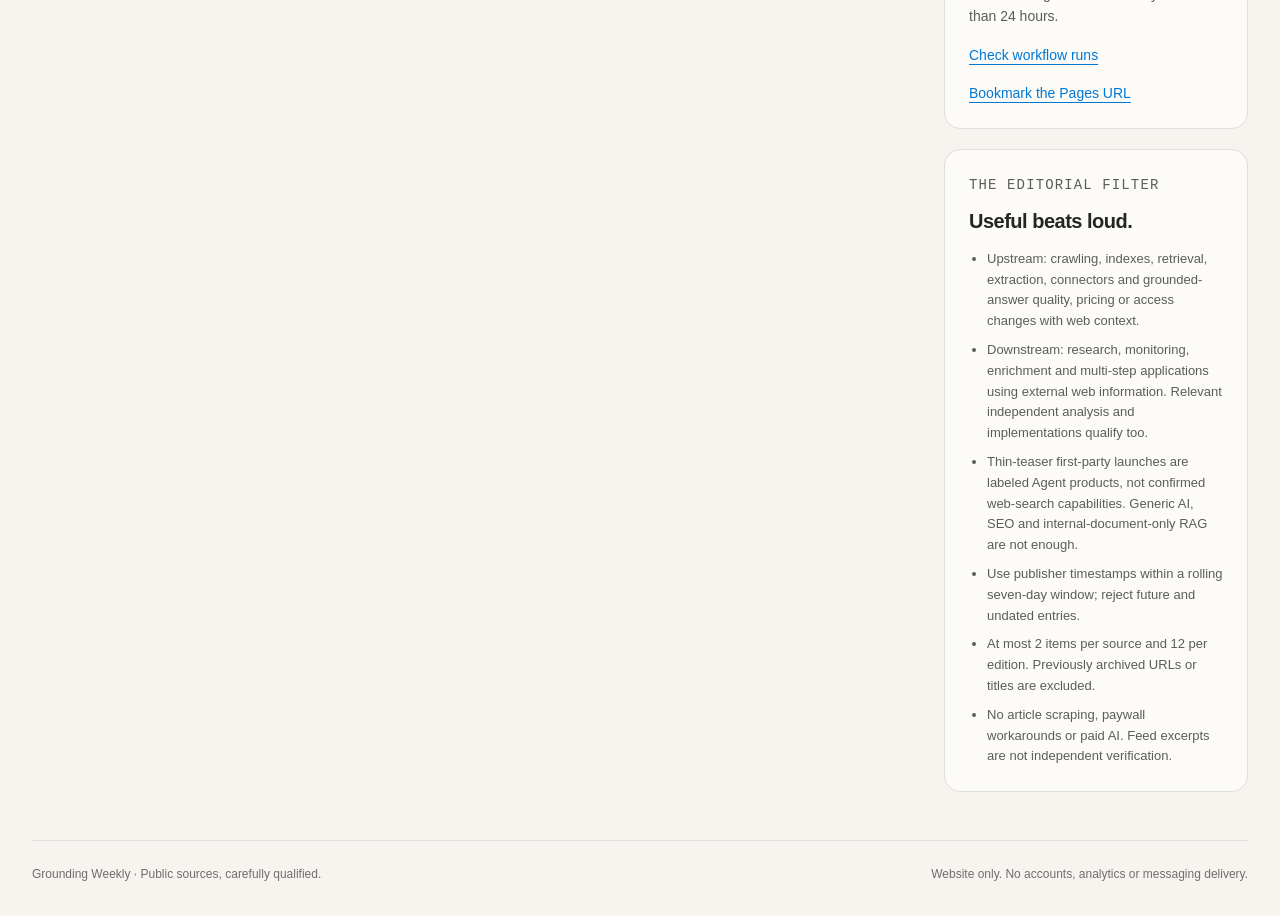
==== commit b5a3d111: "Refresh Grounding Weekly public sources Co-authored-by: Copilot App <223556219+Copilot@users.noreply" ====
--- a/site/index.html
+++ b/site/index.html
@@ -358,7 +358,7 @@
       <details class="story-notes"><summary>Evidence and caveats</summary><p data-field="caveat"></p></details>
     </article>
   </template>
-  <script id="briefing-data" type="application/json">{"schemaVersion":2,"currentEditionId":"2026-10-16","lastSuccessfulRefresh":"2026-10-16T08:27:00Z","editions":[{"id":"2026-10-16","date":"2026-10-16","name":"Weekly briefing - 2026-10-16","origin":"collected","outcome":"stories","refreshedAt":"2026-10-16T08:27:00Z","windowStart":"2026-10-09T08:26:53Z","windowEnd":"2026-10-16T08:26:53Z","coverage":[{"sourceId":"openai","checkedAt":"2026-10-16T08:26:53Z","status":"ok","entries":1296,"eligible":0,"selected":0,"rejected":{"offTopic":9,"outsideWindow":1287},"bytes":789701,"message":"Public feed retrieved and parsed."},{"sourceId":"google","checkedAt":"2026-10-16T08:26:53Z","status":"ok","entries":20,"eligible":0,"selected":0,"rejected":{"offTopic":4,"outsideWindow":16},"bytes":519351,"message":"Public feed retrieved and parsed."},{"sourceId":"microsoft","checkedAt":"2026-10-16T08:26:53Z","status":"ok","entries":10,"eligible":0,"selected":0,"rejected":{"offTopic":4,"outsideWindow":6},"bytes":228346,"message":"Public feed retrieved and parsed."},{"sourceId":"brave","checkedAt":"2026-10-16T08:26:53Z","status":"ok","entries":10,"eligible":0,"selected":0,"rejected":{"offTopic":1,"outsideWindow":9},"bytes":169860,"message":"Public feed retrieved and parsed."},{"sourceId":"simon-willison","checkedAt":"2026-10-16T08:26:54Z","status":"ok","entries":30,"eligible":0,"selected":0,"rejected":{"offTopic":19,"outsideWindow":11},"bytes":105241,"message":"Public feed retrieved and parsed."},{"sourceId":"one-useful-thing","checkedAt":"2026-10-16T08:26:54Z","status":"ok","entries":20,"eligible":0,"selected":0,"rejected":{"outsideWindow":20},"bytes":907151,"message":"Public feed retrieved and parsed."},{"sourceId":"ahead-of-ai","checkedAt":"2026-10-16T08:26:54Z","status":"ok","entries":20,"eligible":0,"selected":0,"rejected":{"outsideWindow":20},"bytes":2704963,"message":"Public feed retrieved and parsed."},{"sourceId":"interconnects","checkedAt":"2026-10-16T08:26:54Z","status":"ok","entries":20,"eligible":0,"selected":0,"rejected":{"offTopic":1,"outsideWindow":19},"bytes":529494,"message":"Public feed retrieved and parsed."},{"sourceId":"latent-space","checkedAt":"2026-10-16T08:26:54Z","status":"ok","entries":20,"eligible":0,"selected":0,"rejected":{"offTopic":12,"outsideWindow":8},"bytes":908927,"message":"Public feed retrieved and parsed."},{"sourceId":"towards-ai","checkedAt":"2026-10-16T08:26:54Z","status":"ok","entries":10,"eligible":0,"selected":0,"rejected":{"offTopic":10},"bytes":123277,"message":"Public feed retrieved and parsed."},{"sourceId":"data-science-collective","checkedAt":"2026-10-16T08:26:54Z","status":"ok","entries":10,"eligible":0,"selected":0,"rejected":{"offTopic":10},"bytes":111740,"message":"Public feed retrieved and parsed."},{"sourceId":"arxiv-ir","checkedAt":"2026-10-16T08:26:54Z","status":"ok","entries":26,"eligible":1,"selected":1,"rejected":{"offTopic":7,"notNewPreprint":18},"bytes":54567,"message":"Public feed retrieved and parsed.","robotsNote":"No robots.txt published (HTTP 404/410)."}],"items":[{"id":"1ae3fb2fd97d32c3","sourceId":"arxiv-ir","kind":"Research / preprint","topic":"Agentic search","publishedAt":"2026-10-16T04:00:00Z","title":"Information-Gain Calibrated On-Policy Distillation for Deep Search Agents","excerpt":"arXiv:2610.20664v1 Announce Type: new Abstract: On-policy distillation (OPD) has recently emerged as a promising approach for transferring the capabilities of large agents to compact students. In deep search, where...","excerptLabel":"Publisher excerpt","matchedTerms":["search agents"],"evidence":"Preprint; peer review not established","url":"https://arxiv.org/abs/2610.20664","caveat":"Publication time comes from the feed, not an independent article-date check. Automatic keyword selection can miss relevant items or include marginal ones. Short excerpts omit context; read the source. A preprint is research, not a verified product capability or a claim of peer review."}]},{"id":"2026-10-09","date":"2026-10-09","name":"Weekly briefing - 2026-10-09","origin":"collected","outcome":"stories","refreshedAt":"2026-10-09T10:51:14Z","windowStart":"2026-10-02T10:51:12Z","windowEnd":"2026-10-09T10:51:12Z","coverage":[{"sourceId":"openai","checkedAt":"2026-10-09T10:51:12Z","status":"ok","entries":1259,"eligible":0,"selected":0,"rejected":{"offTopic":15,"outsideWindow":1244},"bytes":767810,"message":"Public feed retrieved and parsed."},{"sourceId":"google","checkedAt":"2026-10-09T10:51:12Z","status":"ok","entries":20,"eligible":0,"selected":0,"rejected":{"offTopic":2,"outsideWindow":18},"bytes":595497,"message":"Public feed retrieved and parsed."},{"sourceId":"microsoft","checkedAt":"2026-10-09T10:51:12Z","status":"ok","entries":10,"eligible":0,"selected":0,"rejected":{"offTopic":2,"outsideWindow":8},"bytes":249590,"message":"Public feed retrieved and parsed."},{"sourceId":"brave","checkedAt":"2026-10-09T10:51:12Z","status":"ok","entries":10,"eligible":0,"selected":0,"rejected":{"outsideWindow":10},"bytes":146694,"message":"Public feed retrieved and parsed."},{"sourceId":"simon-willison","checkedAt":"2026-10-09T10:51:13Z","status":"ok","entries":30,"eligible":0,"selected":0,"rejected":{"offTopic":22,"outsideWindow":8},"bytes":79859,"message":"Public feed retrieved and parsed."},{"sourceId":"one-useful-thing","checkedAt":"2026-10-09T10:51:13Z","status":"ok","entries":20,"eligible":0,"selected":0,"rejected":{"outsideWindow":20},"bytes":907151,"message":"Public feed retrieved and parsed."},{"sourceId":"ahead-of-ai","checkedAt":"2026-10-09T10:51:13Z","status":"ok","entries":20,"eligible":0,"selected":0,"rejected":{"outsideWindow":20},"bytes":2704963,"message":"Public feed retrieved and parsed."},{"sourceId":"interconnects","checkedAt":"2026-10-09T10:51:13Z","status":"ok","entries":20,"eligible":0,"selected":0,"rejected":{"offTopic":1,"outsideWindow":19},"bytes":541942,"message":"Public feed retrieved and parsed."},{"sourceId":"latent-space","checkedAt":"2026-10-09T10:51:13Z","status":"ok","entries":20,"eligible":0,"selected":0,"rejected":{"offTopic":8,"outsideWindow":12},"bytes":1309793,"message":"Public feed retrieved and parsed."},{"sourceId":"towards-ai","checkedAt":"2026-10-09T10:51:13Z","status":"ok","entries":10,"eligible":1,"selected":1,"rejected":{"offTopic":9},"bytes":143848,"message":"Public feed retrieved and parsed."},{"sourceId":"data-science-collective","checkedAt":"2026-10-09T10:51:13Z","status":"ok","entries":10,"eligible":1,"selected":1,"rejected":{"offTopic":9},"bytes":71260,"message":"Public feed retrieved and parsed."},{"sourceId":"arxiv-ir","checkedAt":"2026-10-09T10:51:13Z","status":"ok","entries":28,"eligible":0,"selected":0,"rejected":{"offTopic":11,"notNewPreprint":17},"bytes":59844,"message":"Public feed retrieved and parsed.","robotsNote":"No robots.txt published (HTTP 404/410)."}],"items":[{"id":"3b7fc123f06117cf","sourceId":"towards-ai","kind":"Analysis / discovery","topic":"Web infrastructure","publishedAt":"2026-10-08T17:01:04Z","title":"We Connected a WordPress Site to AI Agents Through MCP. Here’s What We Had to Fix","excerpt":"More than 40% of all websites run on WordPress, according to W3Techs [1]. Over the past year, those sites gained a standard way to work with AI agents. WordPress 6.9 introduced the Abilities API, WordPress 7.0 added...","excerptLabel":"Publisher excerpt","matchedTerms":["mcp","websites"],"evidence":"Publisher excerpt; follow the original evidence","url":"https://pub.towardsai.net/we-connected-a-wordpress-site-to-ai-agents-through-mcp-heres-what-we-had-to-fix-c1bdca1918f9","caveat":"Publication time comes from the feed, not an independent article-date check. Automatic keyword selection can miss relevant items or include marginal ones. Short excerpts omit context; read the source."},{"id":"d678ac3f444ba905","sourceId":"data-science-collective","kind":"Analysis / discovery","topic":"Evaluation","publishedAt":"2026-10-06T14:11:34Z","title":"I Gave an AI Agent Control of an Online Store. What It Did Should Worry Every Business Owner","excerpt":"I didn’t run this test myself. I went looking for who had — and the actual data is more specific and more useful than a one-off experiment would have been. A year-long benchmark called E-Commerce Bench recently did...","excerptLabel":"Publisher excerpt","matchedTerms":["benchmark","online store"],"evidence":"Publisher excerpt; follow the original evidence","url":"https://medium.com/data-science-collective/i-gave-an-ai-agent-control-of-an-online-store-what-it-did-should-worry-every-business-owner-b1ae4ac1a8fb","caveat":"Publication time comes from the feed, not an independent article-date check. Automatic keyword selection can miss relevant items or include marginal ones. Short excerpts omit context; read the source."}]},{"id":"2026-10-02","date":"2026-10-02","name":"Weekly briefing - 2026-10-02","origin":"collected","outcome":"quiet","refreshedAt":"2026-10-02T10:00:08Z","windowStart":"2026-09-25T10:00:01Z","windowEnd":"2026-10-02T10:00:01Z","coverage":[{"sourceId":"openai","checkedAt":"2026-10-02T10:00:02Z","status":"ok","entries":1243,"eligible":0,"selected":0,"rejected":{"offTopic":13,"alreadyArchived":1,"outsideWindow":1229},"bytes":758460,"message":"Public feed retrieved and parsed."},{"sourceId":"google","checkedAt":"2026-10-02T10:00:02Z","status":"ok","entries":20,"eligible":0,"selected":0,"rejected":{"offTopic":4,"outsideWindow":16},"bytes":538152,"message":"Public feed retrieved and parsed."},{"sourceId":"microsoft","checkedAt":"2026-10-02T10:00:02Z","status":"ok","entries":10,"eligible":0,"selected":0,"rejected":{"offTopic":4,"outsideWindow":6},"bytes":226970,"message":"Public feed retrieved and parsed."},{"sourceId":"brave","checkedAt":"2026-10-02T10:00:02Z","status":"ok","entries":10,"eligible":0,"selected":0,"rejected":{"outsideWindow":10},"bytes":146694,"message":"Public feed retrieved and parsed."},{"sourceId":"simon-willison","checkedAt":"2026-10-02T10:00:02Z","status":"ok","entries":30,"eligible":0,"selected":0,"rejected":{"offTopic":14,"outsideWindow":16},"bytes":166610,"message":"Public feed retrieved and parsed."},{"sourceId":"one-useful-thing","checkedAt":"2026-10-02T10:00:02Z","status":"ok","entries":20,"eligible":0,"selected":0,"rejected":{"offTopic":1,"outsideWindow":19},"bytes":911449,"message":"Public feed retrieved and parsed."},{"sourceId":"ahead-of-ai","checkedAt":"2026-10-02T10:00:02Z","status":"ok","entries":20,"eligible":0,"selected":0,"rejected":{"offTopic":1,"outsideWindow":19},"bytes":2707555,"message":"Public feed retrieved and parsed."},{"sourceId":"interconnects","checkedAt":"2026-10-02T10:00:02Z","status":"ok","entries":20,"eligible":0,"selected":0,"rejected":{"outsideWindow":20},"bytes":539653,"message":"Public feed retrieved and parsed."},{"sourceId":"latent-space","checkedAt":"2026-10-02T10:00:02Z","status":"ok","entries":20,"eligible":0,"selected":0,"rejected":{"offTopic":9,"outsideWindow":11},"bytes":1349457,"message":"Public feed retrieved and parsed."},{"sourceId":"towards-ai","checkedAt":"2026-10-02T10:00:02Z","status":"ok","entries":10,"eligible":0,"selected":0,"rejected":{"offTopic":10},"bytes":93828,"message":"Public feed retrieved and parsed."},{"sourceId":"data-science-collective","checkedAt":"2026-10-02T10:00:02Z","status":"ok","entries":10,"eligible":0,"selected":0,"rejected":{"offTopic":6,"outsideWindow":4},"bytes":68652,"message":"Public feed retrieved and parsed."},{"sourceId":"arxiv-ir","checkedAt":"2026-10-02T10:00:03Z","status":"ok","entries":24,"eligible":0,"selected":0,"rejected":{"offTopic":12,"notNewPreprint":12},"bytes":51958,"message":"Public feed retrieved and parsed.","robotsNote":"No robots.txt published (HTTP 404/410)."}],"items":[]},{"id":"2026-09-30","date":"2026-09-30","name":"Weekly briefing - 2026-09-30","origin":"collected","outcome":"stories","refreshedAt":"2026-09-30T08:58:26Z","windowStart":"2026-09-23T03:28:51Z","windowEnd":"2026-09-30T08:58:14Z","coverage":[{"sourceId":"openai","checkedAt":"2026-09-30T08:58:14Z","status":"ok","entries":1238,"eligible":0,"selected":0,"rejected":{"offTopic":15,"alreadyArchived":1,"outsideWindow":1222},"bytes":755374,"message":"Public feed retrieved and parsed."},{"sourceId":"google","checkedAt":"2026-09-30T08:58:14Z","status":"failed","entries":0,"eligible":0,"selected":0,"rejected":{},"message":"TimeoutError: The read operation timed out"},{"sourceId":"microsoft","checkedAt":"2026-09-30T08:58:14Z","status":"ok","entries":10,"eligible":0,"selected":0,"rejected":{"offTopic":4,"outsideWindow":6},"bytes":227316,"message":"Public feed retrieved and parsed."},{"sourceId":"brave","checkedAt":"2026-09-30T08:58:14Z","status":"ok","entries":10,"eligible":0,"selected":0,"rejected":{"outsideWindow":10},"bytes":146694,"message":"Public feed retrieved and parsed."},{"sourceId":"simon-willison","checkedAt":"2026-09-30T08:58:14Z","status":"ok","entries":30,"eligible":0,"selected":0,"rejected":{"offTopic":18,"outsideWindow":12},"bytes":167176,"message":"Public feed retrieved and parsed."},{"sourceId":"one-useful-thing","checkedAt":"2026-09-30T08:58:14Z","status":"ok","entries":20,"eligible":0,"selected":0,"rejected":{"outsideWindow":20},"bytes":926908,"message":"Public feed retrieved and parsed."},{"sourceId":"ahead-of-ai","checkedAt":"2026-09-30T08:58:14Z","status":"ok","entries":20,"eligible":0,"selected":0,"rejected":{"offTopic":1,"outsideWindow":19},"bytes":2706431,"message":"Public feed retrieved and parsed."},{"sourceId":"interconnects","checkedAt":"2026-09-30T08:58:14Z","status":"ok","entries":20,"eligible":0,"selected":0,"rejected":{"outsideWindow":20},"bytes":539653,"message":"Public feed retrieved and parsed."},{"sourceId":"latent-space","checkedAt":"2026-09-30T08:58:14Z","status":"ok","entries":20,"eligible":0,"selected":0,"rejected":{"offTopic":10,"outsideWindow":10},"bytes":1369493,"message":"Public feed retrieved and parsed."},{"sourceId":"towards-ai","checkedAt":"2026-09-30T08:58:14Z","status":"ok","entries":10,"eligible":0,"selected":0,"rejected":{"offTopic":10},"bytes":174192,"message":"Public feed retrieved and parsed."},{"sourceId":"data-science-collective","checkedAt":"2026-09-30T08:58:14Z","status":"ok","entries":10,"eligible":0,"selected":0,"rejected":{"offTopic":6,"outsideWindow":4},"bytes":110856,"message":"Public feed retrieved and parsed."},{"sourceId":"arxiv-ir","checkedAt":"2026-09-30T08:58:15Z","status":"ok","entries":41,"eligible":0,"selected":0,"rejected":{"alreadyArchived":2,"offTopic":12,"notNewPreprint":27},"bytes":92126,"message":"Public feed retrieved and parsed.","robotsNote":"No robots.txt published (HTTP 404/410)."}],"items":[{"id":"fbf6c9160eee6d4c","sourceId":"arxiv-ir","kind":"Research / preprint","topic":"Agentic applications","publishedAt":"2026-09-30T04:00:00Z","title":"Structured Interaction, Visual Localization, and Robust Execution for Complex Web Tasks: A Technical Report on the WebRetriever Challenge","excerpt":"arXiv:2609.35904v1 Announce Type: new Abstract: This report presents the web agent system developed for the WebRetriever Challenge. The system follows a structuredinteraction- first strategy, using semantic webpage...","excerptLabel":"Publisher excerpt","matchedTerms":["agent","web tasks"],"evidence":"Preprint; peer review not established","url":"https://arxiv.org/abs/2609.35904","caveat":"Publication time comes from the feed, not an independent article-date check. Automatic keyword selection can miss relevant items or include marginal ones. Short excerpts omit context; read the source. A preprint is research, not a verified product capability or a claim of peer review."},{"id":"4e7caffd29ca672d","sourceId":"arxiv-ir","kind":"Research / preprint","topic":"Evaluation","publishedAt":"2026-09-30T04:00:00Z","title":"Socrates-RAG: Premise-Directed Inquiry against Coordinated Evidence Poisoning","excerpt":"arXiv:2609.35773v1 Announce Type: new Abstract: Retrieval-augmented generation (RAG) defenses typically decide how to filter or aggregate a fixed retrieved set. In open-corpus question answering, however, decisive...","excerptLabel":"Publisher excerpt","matchedTerms":["evidence poisoning","open-corpus","retrieval"],"evidence":"Preprint; peer review not established","url":"https://arxiv.org/abs/2609.35773","caveat":"Publication time comes from the feed, not an independent article-date check. Automatic keyword selection can miss relevant items or include marginal ones. Short excerpts omit context; read the source. A preprint is research, not a verified product capability or a claim of peer review."},{"id":"dec620cb7225d243","sourceId":"openai","kind":"Publisher update","topic":"Agent products","publishedAt":"2026-09-29T00:00:00Z","title":"Introducing dots","excerpt":"Dots by OpenAI are proactive assistants that can keep working across complex projects and everyday tasks. Learn how dots help you stay in control while work moves forward.","excerptLabel":"Publisher excerpt","matchedTerms":["introducing","proactive assistants"],"evidence":"Publisher-reported; not independently tested","url":"https://openai.com/index/introducing-dots","caveat":"Publication time comes from the feed, not an independent article-date check. Automatic keyword selection can miss relevant items or include marginal ones. Short excerpts omit context; read the source. Product availability and benchmark comparisons are vendor-reported, not independent verification. Included as an agent-product announcement; this excerpt does not establish web-search or grounding capabilities."}]},{"id":"2026-09-29","date":"2026-09-29","name":"The initial, qualified briefing","origin":"curated","outcome":"curated","refreshedAt":null,"windowStart":null,"windowEnd":null,"coverage":[],"items":[{"id":"exa-agent-ultra","sourceId":"exa","kind":"Qualified release","topic":"Deep research","publishedAt":"2026-09-25","title":"Exa introduces Agent Ultra for more exhaustive web research","excerpt":"Exa describes Ultra as its highest-effort research mode, coordinating agents across sources for list-building, entity enrichment and evidence-backed research. The announcement links to documentation and a playground.","excerptLabel":"Seed editorial note - 29 September 2026","matchedTerms":[],"evidence":"Vendor announcement; not independently tested","url":"https://exa.ai/blog/exa-agent-ultra","caveat":"The article's datePublished is 25 September 2026. Exa's WANDR, DeepSearchQA and other comparisons are vendor-reported, not independently proven superiority. The product was not exercised for this briefing."},{"id":"parallel-lovable","sourceId":"parallel","kind":"Available-capability watch","topic":"Web access","publishedAt":null,"title":"Parallel brings live-web capabilities into Lovable","excerpt":"Parallel says its Lovable connector supports web search, deep research, list enrichment and content extraction. Managed Lovable billing or a Parallel API key is required; this does not imply free usage.","excerptLabel":"Seed editorial note - 29 September 2026","matchedTerms":[],"evidence":"Date uncertain; not a new-launch claim","url":"https://parallel.ai/blog/lovable-parallel","caveat":"The blog index displayed 28 September while article JSON-LD stated 13 September 2026. Retained as an available-capability watch item, not a confirmed new launch this week. The integration was not independently tested."}]}],"site":{"title":"Grounding Weekly","url":"https://charanm86.github.io/grounding-weekly/","repository":"https://github.com/charanm86/grounding-weekly","workflow":"https://github.com/charanm86/grounding-weekly/actions/workflows/publish.yml","schedule":{"cron":"30 3 * * 5","timezone":"Asia/Kolkata","label":"Fridays, 09:00 Asia/Kolkata (03:30 UTC)","graceHours":24},"selection":{"windowDays":7,"maxPerSource":2,"maxItems":12},"audienceVerifiedAt":"2026-09-29"},"sources":[{"id":"openai","name":"OpenAI","kind":"Official","url":"https://openai.com/news/","feed":"https://openai.com/news/rss.xml","purpose":"Search tools, grounded answers and deep-research announcements."},{"id":"anthropic","name":"Anthropic","kind":"Official","url":"https://www.anthropic.com/news","purpose":"Claude web search, research capabilities and relevant tool changes.","referenceReason":"No verified publisher feed is configured. Consult the public news page."},{"id":"google","name":"Google Cloud AI","kind":"Official","url":"https://cloud.google.com/blog/products/ai-machine-learning","feed":"https://cloudblog.withgoogle.com/products/ai-machine-learning/rss/","purpose":"Gemini web grounding, search and agent-research features."},{"id":"microsoft","name":"Microsoft Azure","kind":"Official","url":"https://azure.microsoft.com/en-us/blog/","feed":"https://azure.microsoft.com/en-us/blog/feed/","purpose":"Public-web grounding and search-related platform changes."},{"id":"perplexity","name":"Perplexity","kind":"Official","url":"https://www.perplexity.ai/hub/blog","purpose":"Search, research and developer-facing answer-engine releases.","referenceReason":"No verified publisher feed is configured; this page is not scraped."},{"id":"xai","name":"xAI","kind":"Official","url":"https://x.ai/news","purpose":"Web search and research changes with a concrete grounding implication.","referenceReason":"No verified publisher feed is configured; this page is not scraped."},{"id":"exa","name":"Exa","kind":"Search specialist","url":"https://exa.ai/blog","purpose":"Search, extraction, web research and evidence-backed enrichment.","referenceReason":"No verified publisher feed is configured. The qualified September 29 seed remains in the archive."},{"id":"tavily","name":"Tavily","kind":"Search specialist","url":"https://blog.tavily.com/","purpose":"Agent-focused search, extraction and web-access capabilities.","referenceReason":"No verified publisher feed is configured; this page is not scraped."},{"id":"brave","name":"Brave","kind":"Search specialist","url":"https://brave.com/blog/","feed":"https://brave.com/blog/index.xml","purpose":"Search API and grounding changes; exclude unrelated browser news."},{"id":"parallel","name":"Parallel","kind":"Search specialist","url":"https://parallel.ai/blog","purpose":"Search, extraction, research tasks and integrations for agents.","referenceReason":"No verified publisher feed is configured. The seed integration has conflicting publication dates."},{"id":"linkup","name":"Linkup","kind":"Search specialist","url":"https://www.linkup.so/blog","purpose":"Web search, research and retrieval capabilities for AI applications.","referenceReason":"No verified publisher feed is configured; this page is not scraped."},{"id":"artificial-analysis","name":"Artificial Analysis","kind":"Analysis","url":"https://artificialanalysis.ai/","purpose":"Benchmark methodology, model quality, speed and cost context. General intelligence rankings are not direct grounding or citation evaluations.","referenceReason":"Benchmark reference, not an automated news collector."},{"id":"simon-willison","name":"Simon Willison","kind":"Analysis","url":"https://simonwillison.net/","feed":"https://simonwillison.net/atom/everything/","purpose":"Hands-on experiments, practical limitations and source-linked technical analysis."},{"id":"rundown","name":"The Rundown AI","kind":"Newsletter","url":"https://www.therundown.ai/","purpose":"Broad discovery of launches and tools, filtered back to web grounding and search.","audience":"Publisher reports 2,000,000+ newsletter readers.","referenceReason":"No verified publisher feed is configured; newsletter delivery is not used."},{"id":"tldr","name":"TLDR AI","kind":"Newsletter","url":"https://tldr.tech/ai","purpose":"Technical AI news, research and developer tools.","audience":"Publisher reports 1,100,000 AI-newsletter subscribers.","referenceReason":"No verified publisher feed is configured; newsletter delivery is not used."},{"id":"one-useful-thing","name":"One Useful Thing - Ethan Mollick","kind":"Substack","url":"https://www.oneusefulthing.org/","feed":"https://www.oneusefulthing.org/feed","purpose":"Experiments and interpretation of real-world AI and agent capabilities.","audience":"Public page displayed over 480,000 subscribers."},{"id":"ahead-of-ai","name":"Ahead of AI - Sebastian Raschka","kind":"Substack","url":"https://magazine.sebastianraschka.com/","feed":"https://magazine.sebastianraschka.com/feed","purpose":"Technical research explanations and practical implementation perspectives.","audience":"Public page displayed over 217,000 subscribers."},{"id":"interconnects","name":"Interconnects - Nathan Lambert","kind":"Substack","url":"https://www.interconnects.ai/","feed":"https://www.interconnects.ai/feed","purpose":"Model, reasoning and evaluation analysis, only when directly relevant to public-web search.","audience":"Public page displayed over 84,000 subscribers."},{"id":"latent-space","name":"Latent Space","kind":"Substack","url":"https://www.latent.space/","feed":"https://www.latent.space/feed","purpose":"AI engineering, agent systems and practitioner interviews.","audience":"Historical claim of 200,000+ subscriptions across channels, not a current newsletter-only count."},{"id":"the-batch","name":"The Batch - DeepLearning.AI","kind":"Newsletter","url":"https://www.deeplearning.ai/the-batch","purpose":"Research and industry curation. Subscriber count has not been verified.","referenceReason":"No verified publisher feed is configured; this page is not scraped."},{"id":"towards-ai","name":"Towards AI","kind":"Medium","url":"https://pub.towardsai.net/","feed":"https://pub.towardsai.net/feed","purpose":"Practical articles with a direct public-web grounding or agent-research connection.","audience":"Medium follower count has not been verified."},{"id":"data-science-collective","name":"Data Science Collective","kind":"Medium","url":"https://medium.com/data-science-collective","feed":"https://medium.com/feed/data-science-collective","purpose":"Practitioner perspectives; generic internal-document RAG is outside the scope.","audience":"Medium follower count has not been verified."},{"id":"arxiv-ir","name":"arXiv - Information Retrieval","kind":"Research","url":"https://arxiv.org/list/cs.IR/recent","feed":"https://rss.arxiv.org/rss/cs.IR","purpose":"New preprints, labeled as research rather than established product capabilities."},{"id":"hf-papers","name":"Hugging Face Papers","kind":"Research","url":"https://huggingface.co/papers","purpose":"Discover papers and implementations; trending status is not evidence of research quality.","referenceReason":"Reference-only discovery page. No unofficial feed or scraping service is used."}]}</script>
+  <script id="briefing-data" type="application/json">{"schemaVersion":2,"currentEditionId":"2026-10-23","lastSuccessfulRefresh":"2026-10-23T08:47:29Z","editions":[{"id":"2026-10-23","date":"2026-10-23","name":"Weekly briefing - 2026-10-23","origin":"collected","outcome":"stories","refreshedAt":"2026-10-23T08:47:29Z","windowStart":"2026-10-16T08:47:26Z","windowEnd":"2026-10-23T08:47:26Z","coverage":[{"sourceId":"openai","checkedAt":"2026-10-23T08:47:26Z","status":"ok","entries":1316,"eligible":0,"selected":0,"rejected":{"offTopic":18,"outsideWindow":1298},"bytes":801758,"message":"Public feed retrieved and parsed."},{"sourceId":"google","checkedAt":"2026-10-23T08:47:26Z","status":"ok","entries":20,"eligible":0,"selected":0,"rejected":{"offTopic":9,"outsideWindow":11},"bytes":483177,"message":"Public feed retrieved and parsed."},{"sourceId":"microsoft","checkedAt":"2026-10-23T08:47:26Z","status":"ok","entries":10,"eligible":0,"selected":0,"rejected":{"offTopic":3,"outsideWindow":7},"bytes":215575,"message":"Public feed retrieved and parsed."},{"sourceId":"brave","checkedAt":"2026-10-23T08:47:26Z","status":"ok","entries":10,"eligible":0,"selected":0,"rejected":{"outsideWindow":10},"bytes":169860,"message":"Public feed retrieved and parsed."},{"sourceId":"simon-willison","checkedAt":"2026-10-23T08:47:27Z","status":"ok","entries":30,"eligible":0,"selected":0,"rejected":{"offTopic":13,"outsideWindow":17},"bytes":133227,"message":"Public feed retrieved and parsed."},{"sourceId":"one-useful-thing","checkedAt":"2026-10-23T08:47:27Z","status":"ok","entries":20,"eligible":0,"selected":0,"rejected":{"offTopic":1,"outsideWindow":19},"bytes":921356,"message":"Public feed retrieved and parsed."},{"sourceId":"ahead-of-ai","checkedAt":"2026-10-23T08:47:27Z","status":"ok","entries":20,"eligible":0,"selected":0,"rejected":{"outsideWindow":20},"bytes":2709355,"message":"Public feed retrieved and parsed."},{"sourceId":"interconnects","checkedAt":"2026-10-23T08:47:27Z","status":"ok","entries":20,"eligible":0,"selected":0,"rejected":{"offTopic":2,"outsideWindow":18},"bytes":556480,"message":"Public feed retrieved and parsed."},{"sourceId":"latent-space","checkedAt":"2026-10-23T08:47:28Z","status":"ok","entries":20,"eligible":0,"selected":0,"rejected":{"offTopic":9,"outsideWindow":11},"bytes":1032266,"message":"Public feed retrieved and parsed."},{"sourceId":"towards-ai","checkedAt":"2026-10-23T08:47:28Z","status":"ok","entries":10,"eligible":0,"selected":0,"rejected":{"offTopic":10},"bytes":112243,"message":"Public feed retrieved and parsed."},{"sourceId":"data-science-collective","checkedAt":"2026-10-23T08:47:28Z","status":"ok","entries":10,"eligible":0,"selected":0,"rejected":{"offTopic":10},"bytes":41031,"message":"Public feed retrieved and parsed."},{"sourceId":"arxiv-ir","checkedAt":"2026-10-23T08:47:28Z","status":"ok","entries":33,"eligible":1,"selected":1,"rejected":{"offTopic":17,"notNewPreprint":15},"bytes":74254,"message":"Public feed retrieved and parsed.","robotsNote":"No robots.txt published (HTTP 404/410)."}],"items":[{"id":"d26e59a1cb2b6340","sourceId":"arxiv-ir","kind":"Research / preprint","topic":"Evaluation","publishedAt":"2026-10-23T04:00:00Z","title":"Deep Search in Real-World Web Environments","excerpt":"arXiv:2610.30181v1 Announce Type: new Abstract: Despite substantial progress in Deep Search agents, their ability to conduct end-to-end research in real-world open Web environments remains insufficiently evaluated....","excerptLabel":"Publisher excerpt","matchedTerms":["agents","evaluated","open web","research"],"evidence":"Preprint; peer review not established","url":"https://arxiv.org/abs/2610.30181","caveat":"Publication time comes from the feed, not an independent article-date check. Automatic keyword selection can miss relevant items or include marginal ones. Short excerpts omit context; read the source. A preprint is research, not a verified product capability or a claim of peer review."}]},{"id":"2026-10-16","date":"2026-10-16","name":"Weekly briefing - 2026-10-16","origin":"collected","outcome":"stories","refreshedAt":"2026-10-16T08:27:00Z","windowStart":"2026-10-09T08:26:53Z","windowEnd":"2026-10-16T08:26:53Z","coverage":[{"sourceId":"openai","checkedAt":"2026-10-16T08:26:53Z","status":"ok","entries":1296,"eligible":0,"selected":0,"rejected":{"offTopic":9,"outsideWindow":1287},"bytes":789701,"message":"Public feed retrieved and parsed."},{"sourceId":"google","checkedAt":"2026-10-16T08:26:53Z","status":"ok","entries":20,"eligible":0,"selected":0,"rejected":{"offTopic":4,"outsideWindow":16},"bytes":519351,"message":"Public feed retrieved and parsed."},{"sourceId":"microsoft","checkedAt":"2026-10-16T08:26:53Z","status":"ok","entries":10,"eligible":0,"selected":0,"rejected":{"offTopic":4,"outsideWindow":6},"bytes":228346,"message":"Public feed retrieved and parsed."},{"sourceId":"brave","checkedAt":"2026-10-16T08:26:53Z","status":"ok","entries":10,"eligible":0,"selected":0,"rejected":{"offTopic":1,"outsideWindow":9},"bytes":169860,"message":"Public feed retrieved and parsed."},{"sourceId":"simon-willison","checkedAt":"2026-10-16T08:26:54Z","status":"ok","entries":30,"eligible":0,"selected":0,"rejected":{"offTopic":19,"outsideWindow":11},"bytes":105241,"message":"Public feed retrieved and parsed."},{"sourceId":"one-useful-thing","checkedAt":"2026-10-16T08:26:54Z","status":"ok","entries":20,"eligible":0,"selected":0,"rejected":{"outsideWindow":20},"bytes":907151,"message":"Public feed retrieved and parsed."},{"sourceId":"ahead-of-ai","checkedAt":"2026-10-16T08:26:54Z","status":"ok","entries":20,"eligible":0,"selected":0,"rejected":{"outsideWindow":20},"bytes":2704963,"message":"Public feed retrieved and parsed."},{"sourceId":"interconnects","checkedAt":"2026-10-16T08:26:54Z","status":"ok","entries":20,"eligible":0,"selected":0,"rejected":{"offTopic":1,"outsideWindow":19},"bytes":529494,"message":"Public feed retrieved and parsed."},{"sourceId":"latent-space","checkedAt":"2026-10-16T08:26:54Z","status":"ok","entries":20,"eligible":0,"selected":0,"rejected":{"offTopic":12,"outsideWindow":8},"bytes":908927,"message":"Public feed retrieved and parsed."},{"sourceId":"towards-ai","checkedAt":"2026-10-16T08:26:54Z","status":"ok","entries":10,"eligible":0,"selected":0,"rejected":{"offTopic":10},"bytes":123277,"message":"Public feed retrieved and parsed."},{"sourceId":"data-science-collective","checkedAt":"2026-10-16T08:26:54Z","status":"ok","entries":10,"eligible":0,"selected":0,"rejected":{"offTopic":10},"bytes":111740,"message":"Public feed retrieved and parsed."},{"sourceId":"arxiv-ir","checkedAt":"2026-10-16T08:26:54Z","status":"ok","entries":26,"eligible":1,"selected":1,"rejected":{"offTopic":7,"notNewPreprint":18},"bytes":54567,"message":"Public feed retrieved and parsed.","robotsNote":"No robots.txt published (HTTP 404/410)."}],"items":[{"id":"1ae3fb2fd97d32c3","sourceId":"arxiv-ir","kind":"Research / preprint","topic":"Agentic search","publishedAt":"2026-10-16T04:00:00Z","title":"Information-Gain Calibrated On-Policy Distillation for Deep Search Agents","excerpt":"arXiv:2610.20664v1 Announce Type: new Abstract: On-policy distillation (OPD) has recently emerged as a promising approach for transferring the capabilities of large agents to compact students. In deep search, where...","excerptLabel":"Publisher excerpt","matchedTerms":["search agents"],"evidence":"Preprint; peer review not established","url":"https://arxiv.org/abs/2610.20664","caveat":"Publication time comes from the feed, not an independent article-date check. Automatic keyword selection can miss relevant items or include marginal ones. Short excerpts omit context; read the source. A preprint is research, not a verified product capability or a claim of peer review."}]},{"id":"2026-10-09","date":"2026-10-09","name":"Weekly briefing - 2026-10-09","origin":"collected","outcome":"stories","refreshedAt":"2026-10-09T10:51:14Z","windowStart":"2026-10-02T10:51:12Z","windowEnd":"2026-10-09T10:51:12Z","coverage":[{"sourceId":"openai","checkedAt":"2026-10-09T10:51:12Z","status":"ok","entries":1259,"eligible":0,"selected":0,"rejected":{"offTopic":15,"outsideWindow":1244},"bytes":767810,"message":"Public feed retrieved and parsed."},{"sourceId":"google","checkedAt":"2026-10-09T10:51:12Z","status":"ok","entries":20,"eligible":0,"selected":0,"rejected":{"offTopic":2,"outsideWindow":18},"bytes":595497,"message":"Public feed retrieved and parsed."},{"sourceId":"microsoft","checkedAt":"2026-10-09T10:51:12Z","status":"ok","entries":10,"eligible":0,"selected":0,"rejected":{"offTopic":2,"outsideWindow":8},"bytes":249590,"message":"Public feed retrieved and parsed."},{"sourceId":"brave","checkedAt":"2026-10-09T10:51:12Z","status":"ok","entries":10,"eligible":0,"selected":0,"rejected":{"outsideWindow":10},"bytes":146694,"message":"Public feed retrieved and parsed."},{"sourceId":"simon-willison","checkedAt":"2026-10-09T10:51:13Z","status":"ok","entries":30,"eligible":0,"selected":0,"rejected":{"offTopic":22,"outsideWindow":8},"bytes":79859,"message":"Public feed retrieved and parsed."},{"sourceId":"one-useful-thing","checkedAt":"2026-10-09T10:51:13Z","status":"ok","entries":20,"eligible":0,"selected":0,"rejected":{"outsideWindow":20},"bytes":907151,"message":"Public feed retrieved and parsed."},{"sourceId":"ahead-of-ai","checkedAt":"2026-10-09T10:51:13Z","status":"ok","entries":20,"eligible":0,"selected":0,"rejected":{"outsideWindow":20},"bytes":2704963,"message":"Public feed retrieved and parsed."},{"sourceId":"interconnects","checkedAt":"2026-10-09T10:51:13Z","status":"ok","entries":20,"eligible":0,"selected":0,"rejected":{"offTopic":1,"outsideWindow":19},"bytes":541942,"message":"Public feed retrieved and parsed."},{"sourceId":"latent-space","checkedAt":"2026-10-09T10:51:13Z","status":"ok","entries":20,"eligible":0,"selected":0,"rejected":{"offTopic":8,"outsideWindow":12},"bytes":1309793,"message":"Public feed retrieved and parsed."},{"sourceId":"towards-ai","checkedAt":"2026-10-09T10:51:13Z","status":"ok","entries":10,"eligible":1,"selected":1,"rejected":{"offTopic":9},"bytes":143848,"message":"Public feed retrieved and parsed."},{"sourceId":"data-science-collective","checkedAt":"2026-10-09T10:51:13Z","status":"ok","entries":10,"eligible":1,"selected":1,"rejected":{"offTopic":9},"bytes":71260,"message":"Public feed retrieved and parsed."},{"sourceId":"arxiv-ir","checkedAt":"2026-10-09T10:51:13Z","status":"ok","entries":28,"eligible":0,"selected":0,"rejected":{"offTopic":11,"notNewPreprint":17},"bytes":59844,"message":"Public feed retrieved and parsed.","robotsNote":"No robots.txt published (HTTP 404/410)."}],"items":[{"id":"3b7fc123f06117cf","sourceId":"towards-ai","kind":"Analysis / discovery","topic":"Web infrastructure","publishedAt":"2026-10-08T17:01:04Z","title":"We Connected a WordPress Site to AI Agents Through MCP. Here’s What We Had to Fix","excerpt":"More than 40% of all websites run on WordPress, according to W3Techs [1]. Over the past year, those sites gained a standard way to work with AI agents. WordPress 6.9 introduced the Abilities API, WordPress 7.0 added...","excerptLabel":"Publisher excerpt","matchedTerms":["mcp","websites"],"evidence":"Publisher excerpt; follow the original evidence","url":"https://pub.towardsai.net/we-connected-a-wordpress-site-to-ai-agents-through-mcp-heres-what-we-had-to-fix-c1bdca1918f9","caveat":"Publication time comes from the feed, not an independent article-date check. Automatic keyword selection can miss relevant items or include marginal ones. Short excerpts omit context; read the source."},{"id":"d678ac3f444ba905","sourceId":"data-science-collective","kind":"Analysis / discovery","topic":"Evaluation","publishedAt":"2026-10-06T14:11:34Z","title":"I Gave an AI Agent Control of an Online Store. What It Did Should Worry Every Business Owner","excerpt":"I didn’t run this test myself. I went looking for who had — and the actual data is more specific and more useful than a one-off experiment would have been. A year-long benchmark called E-Commerce Bench recently did...","excerptLabel":"Publisher excerpt","matchedTerms":["benchmark","online store"],"evidence":"Publisher excerpt; follow the original evidence","url":"https://medium.com/data-science-collective/i-gave-an-ai-agent-control-of-an-online-store-what-it-did-should-worry-every-business-owner-b1ae4ac1a8fb","caveat":"Publication time comes from the feed, not an independent article-date check. Automatic keyword selection can miss relevant items or include marginal ones. Short excerpts omit context; read the source."}]},{"id":"2026-10-02","date":"2026-10-02","name":"Weekly briefing - 2026-10-02","origin":"collected","outcome":"quiet","refreshedAt":"2026-10-02T10:00:08Z","windowStart":"2026-09-25T10:00:01Z","windowEnd":"2026-10-02T10:00:01Z","coverage":[{"sourceId":"openai","checkedAt":"2026-10-02T10:00:02Z","status":"ok","entries":1243,"eligible":0,"selected":0,"rejected":{"offTopic":13,"alreadyArchived":1,"outsideWindow":1229},"bytes":758460,"message":"Public feed retrieved and parsed."},{"sourceId":"google","checkedAt":"2026-10-02T10:00:02Z","status":"ok","entries":20,"eligible":0,"selected":0,"rejected":{"offTopic":4,"outsideWindow":16},"bytes":538152,"message":"Public feed retrieved and parsed."},{"sourceId":"microsoft","checkedAt":"2026-10-02T10:00:02Z","status":"ok","entries":10,"eligible":0,"selected":0,"rejected":{"offTopic":4,"outsideWindow":6},"bytes":226970,"message":"Public feed retrieved and parsed."},{"sourceId":"brave","checkedAt":"2026-10-02T10:00:02Z","status":"ok","entries":10,"eligible":0,"selected":0,"rejected":{"outsideWindow":10},"bytes":146694,"message":"Public feed retrieved and parsed."},{"sourceId":"simon-willison","checkedAt":"2026-10-02T10:00:02Z","status":"ok","entries":30,"eligible":0,"selected":0,"rejected":{"offTopic":14,"outsideWindow":16},"bytes":166610,"message":"Public feed retrieved and parsed."},{"sourceId":"one-useful-thing","checkedAt":"2026-10-02T10:00:02Z","status":"ok","entries":20,"eligible":0,"selected":0,"rejected":{"offTopic":1,"outsideWindow":19},"bytes":911449,"message":"Public feed retrieved and parsed."},{"sourceId":"ahead-of-ai","checkedAt":"2026-10-02T10:00:02Z","status":"ok","entries":20,"eligible":0,"selected":0,"rejected":{"offTopic":1,"outsideWindow":19},"bytes":2707555,"message":"Public feed retrieved and parsed."},{"sourceId":"interconnects","checkedAt":"2026-10-02T10:00:02Z","status":"ok","entries":20,"eligible":0,"selected":0,"rejected":{"outsideWindow":20},"bytes":539653,"message":"Public feed retrieved and parsed."},{"sourceId":"latent-space","checkedAt":"2026-10-02T10:00:02Z","status":"ok","entries":20,"eligible":0,"selected":0,"rejected":{"offTopic":9,"outsideWindow":11},"bytes":1349457,"message":"Public feed retrieved and parsed."},{"sourceId":"towards-ai","checkedAt":"2026-10-02T10:00:02Z","status":"ok","entries":10,"eligible":0,"selected":0,"rejected":{"offTopic":10},"bytes":93828,"message":"Public feed retrieved and parsed."},{"sourceId":"data-science-collective","checkedAt":"2026-10-02T10:00:02Z","status":"ok","entries":10,"eligible":0,"selected":0,"rejected":{"offTopic":6,"outsideWindow":4},"bytes":68652,"message":"Public feed retrieved and parsed."},{"sourceId":"arxiv-ir","checkedAt":"2026-10-02T10:00:03Z","status":"ok","entries":24,"eligible":0,"selected":0,"rejected":{"offTopic":12,"notNewPreprint":12},"bytes":51958,"message":"Public feed retrieved and parsed.","robotsNote":"No robots.txt published (HTTP 404/410)."}],"items":[]},{"id":"2026-09-30","date":"2026-09-30","name":"Weekly briefing - 2026-09-30","origin":"collected","outcome":"stories","refreshedAt":"2026-09-30T08:58:26Z","windowStart":"2026-09-23T03:28:51Z","windowEnd":"2026-09-30T08:58:14Z","coverage":[{"sourceId":"openai","checkedAt":"2026-09-30T08:58:14Z","status":"ok","entries":1238,"eligible":0,"selected":0,"rejected":{"offTopic":15,"alreadyArchived":1,"outsideWindow":1222},"bytes":755374,"message":"Public feed retrieved and parsed."},{"sourceId":"google","checkedAt":"2026-09-30T08:58:14Z","status":"failed","entries":0,"eligible":0,"selected":0,"rejected":{},"message":"TimeoutError: The read operation timed out"},{"sourceId":"microsoft","checkedAt":"2026-09-30T08:58:14Z","status":"ok","entries":10,"eligible":0,"selected":0,"rejected":{"offTopic":4,"outsideWindow":6},"bytes":227316,"message":"Public feed retrieved and parsed."},{"sourceId":"brave","checkedAt":"2026-09-30T08:58:14Z","status":"ok","entries":10,"eligible":0,"selected":0,"rejected":{"outsideWindow":10},"bytes":146694,"message":"Public feed retrieved and parsed."},{"sourceId":"simon-willison","checkedAt":"2026-09-30T08:58:14Z","status":"ok","entries":30,"eligible":0,"selected":0,"rejected":{"offTopic":18,"outsideWindow":12},"bytes":167176,"message":"Public feed retrieved and parsed."},{"sourceId":"one-useful-thing","checkedAt":"2026-09-30T08:58:14Z","status":"ok","entries":20,"eligible":0,"selected":0,"rejected":{"outsideWindow":20},"bytes":926908,"message":"Public feed retrieved and parsed."},{"sourceId":"ahead-of-ai","checkedAt":"2026-09-30T08:58:14Z","status":"ok","entries":20,"eligible":0,"selected":0,"rejected":{"offTopic":1,"outsideWindow":19},"bytes":2706431,"message":"Public feed retrieved and parsed."},{"sourceId":"interconnects","checkedAt":"2026-09-30T08:58:14Z","status":"ok","entries":20,"eligible":0,"selected":0,"rejected":{"outsideWindow":20},"bytes":539653,"message":"Public feed retrieved and parsed."},{"sourceId":"latent-space","checkedAt":"2026-09-30T08:58:14Z","status":"ok","entries":20,"eligible":0,"selected":0,"rejected":{"offTopic":10,"outsideWindow":10},"bytes":1369493,"message":"Public feed retrieved and parsed."},{"sourceId":"towards-ai","checkedAt":"2026-09-30T08:58:14Z","status":"ok","entries":10,"eligible":0,"selected":0,"rejected":{"offTopic":10},"bytes":174192,"message":"Public feed retrieved and parsed."},{"sourceId":"data-science-collective","checkedAt":"2026-09-30T08:58:14Z","status":"ok","entries":10,"eligible":0,"selected":0,"rejected":{"offTopic":6,"outsideWindow":4},"bytes":110856,"message":"Public feed retrieved and parsed."},{"sourceId":"arxiv-ir","checkedAt":"2026-09-30T08:58:15Z","status":"ok","entries":41,"eligible":0,"selected":0,"rejected":{"alreadyArchived":2,"offTopic":12,"notNewPreprint":27},"bytes":92126,"message":"Public feed retrieved and parsed.","robotsNote":"No robots.txt published (HTTP 404/410)."}],"items":[{"id":"fbf6c9160eee6d4c","sourceId":"arxiv-ir","kind":"Research / preprint","topic":"Agentic applications","publishedAt":"2026-09-30T04:00:00Z","title":"Structured Interaction, Visual Localization, and Robust Execution for Complex Web Tasks: A Technical Report on the WebRetriever Challenge","excerpt":"arXiv:2609.35904v1 Announce Type: new Abstract: This report presents the web agent system developed for the WebRetriever Challenge. The system follows a structuredinteraction- first strategy, using semantic webpage...","excerptLabel":"Publisher excerpt","matchedTerms":["agent","web tasks"],"evidence":"Preprint; peer review not established","url":"https://arxiv.org/abs/2609.35904","caveat":"Publication time comes from the feed, not an independent article-date check. Automatic keyword selection can miss relevant items or include marginal ones. Short excerpts omit context; read the source. A preprint is research, not a verified product capability or a claim of peer review."},{"id":"4e7caffd29ca672d","sourceId":"arxiv-ir","kind":"Research / preprint","topic":"Evaluation","publishedAt":"2026-09-30T04:00:00Z","title":"Socrates-RAG: Premise-Directed Inquiry against Coordinated Evidence Poisoning","excerpt":"arXiv:2609.35773v1 Announce Type: new Abstract: Retrieval-augmented generation (RAG) defenses typically decide how to filter or aggregate a fixed retrieved set. In open-corpus question answering, however, decisive...","excerptLabel":"Publisher excerpt","matchedTerms":["evidence poisoning","open-corpus","retrieval"],"evidence":"Preprint; peer review not established","url":"https://arxiv.org/abs/2609.35773","caveat":"Publication time comes from the feed, not an independent article-date check. Automatic keyword selection can miss relevant items or include marginal ones. Short excerpts omit context; read the source. A preprint is research, not a verified product capability or a claim of peer review."},{"id":"dec620cb7225d243","sourceId":"openai","kind":"Publisher update","topic":"Agent products","publishedAt":"2026-09-29T00:00:00Z","title":"Introducing dots","excerpt":"Dots by OpenAI are proactive assistants that can keep working across complex projects and everyday tasks. Learn how dots help you stay in control while work moves forward.","excerptLabel":"Publisher excerpt","matchedTerms":["introducing","proactive assistants"],"evidence":"Publisher-reported; not independently tested","url":"https://openai.com/index/introducing-dots","caveat":"Publication time comes from the feed, not an independent article-date check. Automatic keyword selection can miss relevant items or include marginal ones. Short excerpts omit context; read the source. Product availability and benchmark comparisons are vendor-reported, not independent verification. Included as an agent-product announcement; this excerpt does not establish web-search or grounding capabilities."}]},{"id":"2026-09-29","date":"2026-09-29","name":"The initial, qualified briefing","origin":"curated","outcome":"curated","refreshedAt":null,"windowStart":null,"windowEnd":null,"coverage":[],"items":[{"id":"exa-agent-ultra","sourceId":"exa","kind":"Qualified release","topic":"Deep research","publishedAt":"2026-09-25","title":"Exa introduces Agent Ultra for more exhaustive web research","excerpt":"Exa describes Ultra as its highest-effort research mode, coordinating agents across sources for list-building, entity enrichment and evidence-backed research. The announcement links to documentation and a playground.","excerptLabel":"Seed editorial note - 29 September 2026","matchedTerms":[],"evidence":"Vendor announcement; not independently tested","url":"https://exa.ai/blog/exa-agent-ultra","caveat":"The article's datePublished is 25 September 2026. Exa's WANDR, DeepSearchQA and other comparisons are vendor-reported, not independently proven superiority. The product was not exercised for this briefing."},{"id":"parallel-lovable","sourceId":"parallel","kind":"Available-capability watch","topic":"Web access","publishedAt":null,"title":"Parallel brings live-web capabilities into Lovable","excerpt":"Parallel says its Lovable connector supports web search, deep research, list enrichment and content extraction. Managed Lovable billing or a Parallel API key is required; this does not imply free usage.","excerptLabel":"Seed editorial note - 29 September 2026","matchedTerms":[],"evidence":"Date uncertain; not a new-launch claim","url":"https://parallel.ai/blog/lovable-parallel","caveat":"The blog index displayed 28 September while article JSON-LD stated 13 September 2026. Retained as an available-capability watch item, not a confirmed new launch this week. The integration was not independently tested."}]}],"site":{"title":"Grounding Weekly","url":"https://charanm86.github.io/grounding-weekly/","repository":"https://github.com/charanm86/grounding-weekly","workflow":"https://github.com/charanm86/grounding-weekly/actions/workflows/publish.yml","schedule":{"cron":"30 3 * * 5","timezone":"Asia/Kolkata","label":"Fridays, 09:00 Asia/Kolkata (03:30 UTC)","graceHours":24},"selection":{"windowDays":7,"maxPerSource":2,"maxItems":12},"audienceVerifiedAt":"2026-09-29"},"sources":[{"id":"openai","name":"OpenAI","kind":"Official","url":"https://openai.com/news/","feed":"https://openai.com/news/rss.xml","purpose":"Search tools, grounded answers and deep-research announcements."},{"id":"anthropic","name":"Anthropic","kind":"Official","url":"https://www.anthropic.com/news","purpose":"Claude web search, research capabilities and relevant tool changes.","referenceReason":"No verified publisher feed is configured. Consult the public news page."},{"id":"google","name":"Google Cloud AI","kind":"Official","url":"https://cloud.google.com/blog/products/ai-machine-learning","feed":"https://cloudblog.withgoogle.com/products/ai-machine-learning/rss/","purpose":"Gemini web grounding, search and agent-research features."},{"id":"microsoft","name":"Microsoft Azure","kind":"Official","url":"https://azure.microsoft.com/en-us/blog/","feed":"https://azure.microsoft.com/en-us/blog/feed/","purpose":"Public-web grounding and search-related platform changes."},{"id":"perplexity","name":"Perplexity","kind":"Official","url":"https://www.perplexity.ai/hub/blog","purpose":"Search, research and developer-facing answer-engine releases.","referenceReason":"No verified publisher feed is configured; this page is not scraped."},{"id":"xai","name":"xAI","kind":"Official","url":"https://x.ai/news","purpose":"Web search and research changes with a concrete grounding implication.","referenceReason":"No verified publisher feed is configured; this page is not scraped."},{"id":"exa","name":"Exa","kind":"Search specialist","url":"https://exa.ai/blog","purpose":"Search, extraction, web research and evidence-backed enrichment.","referenceReason":"No verified publisher feed is configured. The qualified September 29 seed remains in the archive."},{"id":"tavily","name":"Tavily","kind":"Search specialist","url":"https://blog.tavily.com/","purpose":"Agent-focused search, extraction and web-access capabilities.","referenceReason":"No verified publisher feed is configured; this page is not scraped."},{"id":"brave","name":"Brave","kind":"Search specialist","url":"https://brave.com/blog/","feed":"https://brave.com/blog/index.xml","purpose":"Search API and grounding changes; exclude unrelated browser news."},{"id":"parallel","name":"Parallel","kind":"Search specialist","url":"https://parallel.ai/blog","purpose":"Search, extraction, research tasks and integrations for agents.","referenceReason":"No verified publisher feed is configured. The seed integration has conflicting publication dates."},{"id":"linkup","name":"Linkup","kind":"Search specialist","url":"https://www.linkup.so/blog","purpose":"Web search, research and retrieval capabilities for AI applications.","referenceReason":"No verified publisher feed is configured; this page is not scraped."},{"id":"artificial-analysis","name":"Artificial Analysis","kind":"Analysis","url":"https://artificialanalysis.ai/","purpose":"Benchmark methodology, model quality, speed and cost context. General intelligence rankings are not direct grounding or citation evaluations.","referenceReason":"Benchmark reference, not an automated news collector."},{"id":"simon-willison","name":"Simon Willison","kind":"Analysis","url":"https://simonwillison.net/","feed":"https://simonwillison.net/atom/everything/","purpose":"Hands-on experiments, practical limitations and source-linked technical analysis."},{"id":"rundown","name":"The Rundown AI","kind":"Newsletter","url":"https://www.therundown.ai/","purpose":"Broad discovery of launches and tools, filtered back to web grounding and search.","audience":"Publisher reports 2,000,000+ newsletter readers.","referenceReason":"No verified publisher feed is configured; newsletter delivery is not used."},{"id":"tldr","name":"TLDR AI","kind":"Newsletter","url":"https://tldr.tech/ai","purpose":"Technical AI news, research and developer tools.","audience":"Publisher reports 1,100,000 AI-newsletter subscribers.","referenceReason":"No verified publisher feed is configured; newsletter delivery is not used."},{"id":"one-useful-thing","name":"One Useful Thing - Ethan Mollick","kind":"Substack","url":"https://www.oneusefulthing.org/","feed":"https://www.oneusefulthing.org/feed","purpose":"Experiments and interpretation of real-world AI and agent capabilities.","audience":"Public page displayed over 480,000 subscribers."},{"id":"ahead-of-ai","name":"Ahead of AI - Sebastian Raschka","kind":"Substack","url":"https://magazine.sebastianraschka.com/","feed":"https://magazine.sebastianraschka.com/feed","purpose":"Technical research explanations and practical implementation perspectives.","audience":"Public page displayed over 217,000 subscribers."},{"id":"interconnects","name":"Interconnects - Nathan Lambert","kind":"Substack","url":"https://www.interconnects.ai/","feed":"https://www.interconnects.ai/feed","purpose":"Model, reasoning and evaluation analysis, only when directly relevant to public-web search.","audience":"Public page displayed over 84,000 subscribers."},{"id":"latent-space","name":"Latent Space","kind":"Substack","url":"https://www.latent.space/","feed":"https://www.latent.space/feed","purpose":"AI engineering, agent systems and practitioner interviews.","audience":"Historical claim of 200,000+ subscriptions across channels, not a current newsletter-only count."},{"id":"the-batch","name":"The Batch - DeepLearning.AI","kind":"Newsletter","url":"https://www.deeplearning.ai/the-batch","purpose":"Research and industry curation. Subscriber count has not been verified.","referenceReason":"No verified publisher feed is configured; this page is not scraped."},{"id":"towards-ai","name":"Towards AI","kind":"Medium","url":"https://pub.towardsai.net/","feed":"https://pub.towardsai.net/feed","purpose":"Practical articles with a direct public-web grounding or agent-research connection.","audience":"Medium follower count has not been verified."},{"id":"data-science-collective","name":"Data Science Collective","kind":"Medium","url":"https://medium.com/data-science-collective","feed":"https://medium.com/feed/data-science-collective","purpose":"Practitioner perspectives; generic internal-document RAG is outside the scope.","audience":"Medium follower count has not been verified."},{"id":"arxiv-ir","name":"arXiv - Information Retrieval","kind":"Research","url":"https://arxiv.org/list/cs.IR/recent","feed":"https://rss.arxiv.org/rss/cs.IR","purpose":"New preprints, labeled as research rather than established product capabilities."},{"id":"hf-papers","name":"Hugging Face Papers","kind":"Research","url":"https://huggingface.co/papers","purpose":"Discover papers and implementations; trending status is not evidence of research quality.","referenceReason":"Reference-only discovery page. No unofficial feed or scraping service is used."}]}</script>
   <script>(() => {
   "use strict";
   const dateFormatter = new Intl.DateTimeFormat("en-GB", { day: "numeric", month: "long", year: "numeric", timeZone: "Asia/Kolkata" });
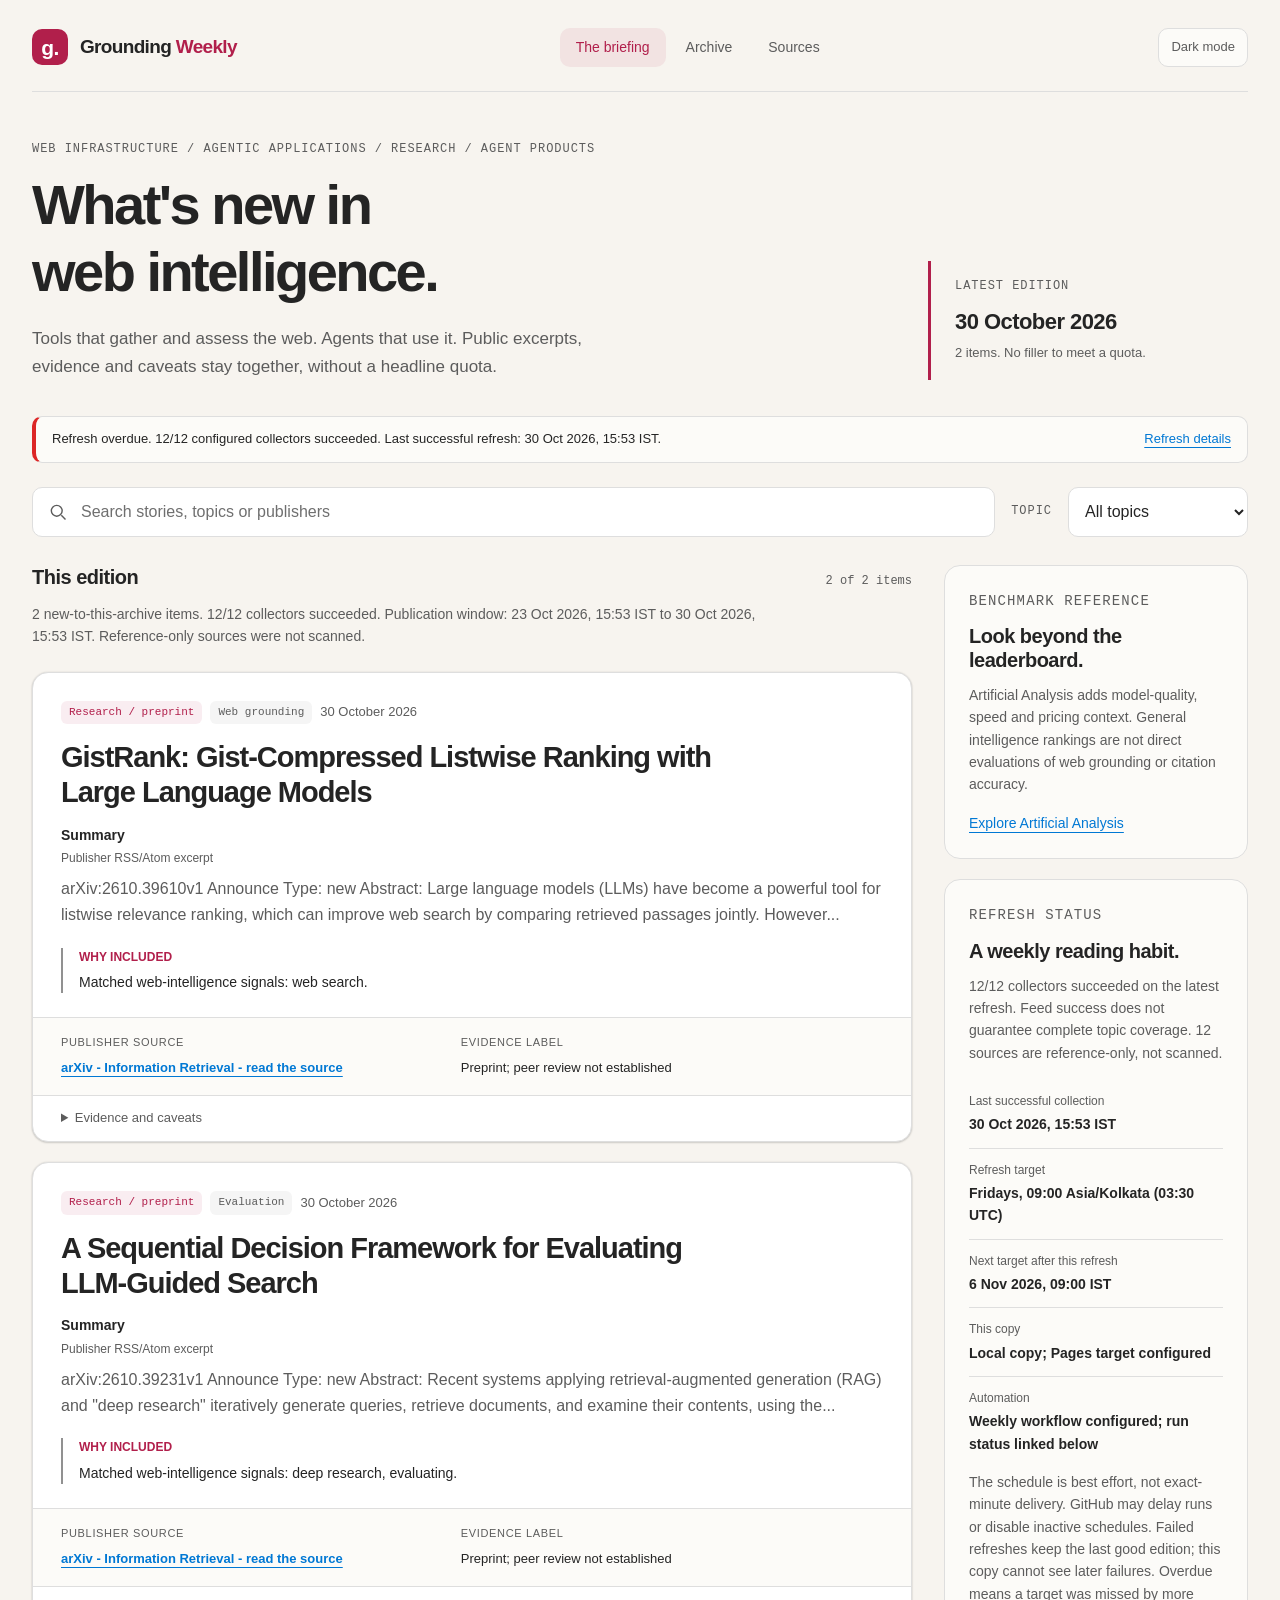
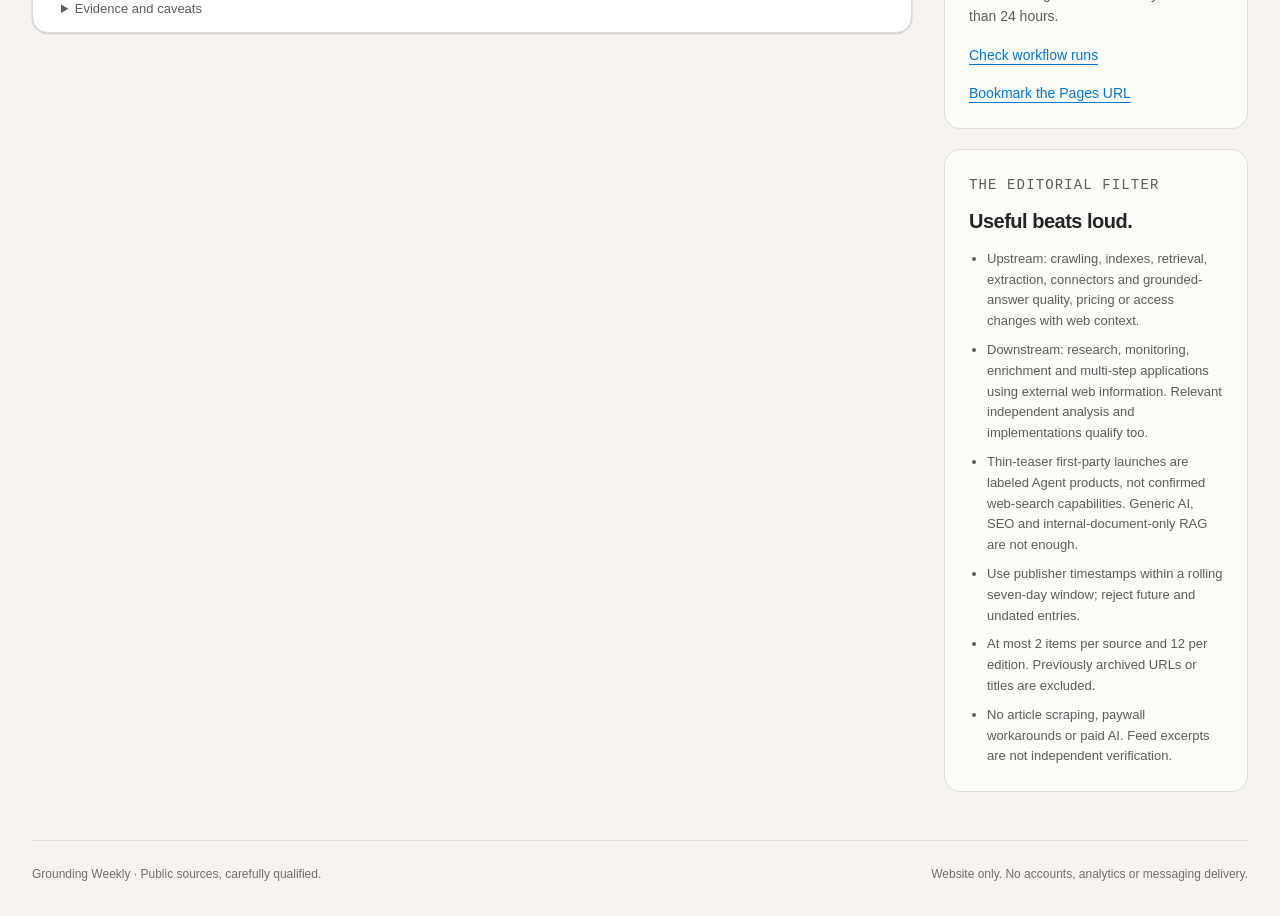
==== commit b7191d15: "Refresh Grounding Weekly public sources Co-authored-by: Copilot App <223556219+Copilot@users.noreply" ====
--- a/site/index.html
+++ b/site/index.html
@@ -358,7 +358,7 @@
       <details class="story-notes"><summary>Evidence and caveats</summary><p data-field="caveat"></p></details>
     </article>
   </template>
-  <script id="briefing-data" type="application/json">{"schemaVersion":2,"currentEditionId":"2026-10-23","lastSuccessfulRefresh":"2026-10-23T08:47:29Z","editions":[{"id":"2026-10-23","date":"2026-10-23","name":"Weekly briefing - 2026-10-23","origin":"collected","outcome":"stories","refreshedAt":"2026-10-23T08:47:29Z","windowStart":"2026-10-16T08:47:26Z","windowEnd":"2026-10-23T08:47:26Z","coverage":[{"sourceId":"openai","checkedAt":"2026-10-23T08:47:26Z","status":"ok","entries":1316,"eligible":0,"selected":0,"rejected":{"offTopic":18,"outsideWindow":1298},"bytes":801758,"message":"Public feed retrieved and parsed."},{"sourceId":"google","checkedAt":"2026-10-23T08:47:26Z","status":"ok","entries":20,"eligible":0,"selected":0,"rejected":{"offTopic":9,"outsideWindow":11},"bytes":483177,"message":"Public feed retrieved and parsed."},{"sourceId":"microsoft","checkedAt":"2026-10-23T08:47:26Z","status":"ok","entries":10,"eligible":0,"selected":0,"rejected":{"offTopic":3,"outsideWindow":7},"bytes":215575,"message":"Public feed retrieved and parsed."},{"sourceId":"brave","checkedAt":"2026-10-23T08:47:26Z","status":"ok","entries":10,"eligible":0,"selected":0,"rejected":{"outsideWindow":10},"bytes":169860,"message":"Public feed retrieved and parsed."},{"sourceId":"simon-willison","checkedAt":"2026-10-23T08:47:27Z","status":"ok","entries":30,"eligible":0,"selected":0,"rejected":{"offTopic":13,"outsideWindow":17},"bytes":133227,"message":"Public feed retrieved and parsed."},{"sourceId":"one-useful-thing","checkedAt":"2026-10-23T08:47:27Z","status":"ok","entries":20,"eligible":0,"selected":0,"rejected":{"offTopic":1,"outsideWindow":19},"bytes":921356,"message":"Public feed retrieved and parsed."},{"sourceId":"ahead-of-ai","checkedAt":"2026-10-23T08:47:27Z","status":"ok","entries":20,"eligible":0,"selected":0,"rejected":{"outsideWindow":20},"bytes":2709355,"message":"Public feed retrieved and parsed."},{"sourceId":"interconnects","checkedAt":"2026-10-23T08:47:27Z","status":"ok","entries":20,"eligible":0,"selected":0,"rejected":{"offTopic":2,"outsideWindow":18},"bytes":556480,"message":"Public feed retrieved and parsed."},{"sourceId":"latent-space","checkedAt":"2026-10-23T08:47:28Z","status":"ok","entries":20,"eligible":0,"selected":0,"rejected":{"offTopic":9,"outsideWindow":11},"bytes":1032266,"message":"Public feed retrieved and parsed."},{"sourceId":"towards-ai","checkedAt":"2026-10-23T08:47:28Z","status":"ok","entries":10,"eligible":0,"selected":0,"rejected":{"offTopic":10},"bytes":112243,"message":"Public feed retrieved and parsed."},{"sourceId":"data-science-collective","checkedAt":"2026-10-23T08:47:28Z","status":"ok","entries":10,"eligible":0,"selected":0,"rejected":{"offTopic":10},"bytes":41031,"message":"Public feed retrieved and parsed."},{"sourceId":"arxiv-ir","checkedAt":"2026-10-23T08:47:28Z","status":"ok","entries":33,"eligible":1,"selected":1,"rejected":{"offTopic":17,"notNewPreprint":15},"bytes":74254,"message":"Public feed retrieved and parsed.","robotsNote":"No robots.txt published (HTTP 404/410)."}],"items":[{"id":"d26e59a1cb2b6340","sourceId":"arxiv-ir","kind":"Research / preprint","topic":"Evaluation","publishedAt":"2026-10-23T04:00:00Z","title":"Deep Search in Real-World Web Environments","excerpt":"arXiv:2610.30181v1 Announce Type: new Abstract: Despite substantial progress in Deep Search agents, their ability to conduct end-to-end research in real-world open Web environments remains insufficiently evaluated....","excerptLabel":"Publisher excerpt","matchedTerms":["agents","evaluated","open web","research"],"evidence":"Preprint; peer review not established","url":"https://arxiv.org/abs/2610.30181","caveat":"Publication time comes from the feed, not an independent article-date check. Automatic keyword selection can miss relevant items or include marginal ones. Short excerpts omit context; read the source. A preprint is research, not a verified product capability or a claim of peer review."}]},{"id":"2026-10-16","date":"2026-10-16","name":"Weekly briefing - 2026-10-16","origin":"collected","outcome":"stories","refreshedAt":"2026-10-16T08:27:00Z","windowStart":"2026-10-09T08:26:53Z","windowEnd":"2026-10-16T08:26:53Z","coverage":[{"sourceId":"openai","checkedAt":"2026-10-16T08:26:53Z","status":"ok","entries":1296,"eligible":0,"selected":0,"rejected":{"offTopic":9,"outsideWindow":1287},"bytes":789701,"message":"Public feed retrieved and parsed."},{"sourceId":"google","checkedAt":"2026-10-16T08:26:53Z","status":"ok","entries":20,"eligible":0,"selected":0,"rejected":{"offTopic":4,"outsideWindow":16},"bytes":519351,"message":"Public feed retrieved and parsed."},{"sourceId":"microsoft","checkedAt":"2026-10-16T08:26:53Z","status":"ok","entries":10,"eligible":0,"selected":0,"rejected":{"offTopic":4,"outsideWindow":6},"bytes":228346,"message":"Public feed retrieved and parsed."},{"sourceId":"brave","checkedAt":"2026-10-16T08:26:53Z","status":"ok","entries":10,"eligible":0,"selected":0,"rejected":{"offTopic":1,"outsideWindow":9},"bytes":169860,"message":"Public feed retrieved and parsed."},{"sourceId":"simon-willison","checkedAt":"2026-10-16T08:26:54Z","status":"ok","entries":30,"eligible":0,"selected":0,"rejected":{"offTopic":19,"outsideWindow":11},"bytes":105241,"message":"Public feed retrieved and parsed."},{"sourceId":"one-useful-thing","checkedAt":"2026-10-16T08:26:54Z","status":"ok","entries":20,"eligible":0,"selected":0,"rejected":{"outsideWindow":20},"bytes":907151,"message":"Public feed retrieved and parsed."},{"sourceId":"ahead-of-ai","checkedAt":"2026-10-16T08:26:54Z","status":"ok","entries":20,"eligible":0,"selected":0,"rejected":{"outsideWindow":20},"bytes":2704963,"message":"Public feed retrieved and parsed."},{"sourceId":"interconnects","checkedAt":"2026-10-16T08:26:54Z","status":"ok","entries":20,"eligible":0,"selected":0,"rejected":{"offTopic":1,"outsideWindow":19},"bytes":529494,"message":"Public feed retrieved and parsed."},{"sourceId":"latent-space","checkedAt":"2026-10-16T08:26:54Z","status":"ok","entries":20,"eligible":0,"selected":0,"rejected":{"offTopic":12,"outsideWindow":8},"bytes":908927,"message":"Public feed retrieved and parsed."},{"sourceId":"towards-ai","checkedAt":"2026-10-16T08:26:54Z","status":"ok","entries":10,"eligible":0,"selected":0,"rejected":{"offTopic":10},"bytes":123277,"message":"Public feed retrieved and parsed."},{"sourceId":"data-science-collective","checkedAt":"2026-10-16T08:26:54Z","status":"ok","entries":10,"eligible":0,"selected":0,"rejected":{"offTopic":10},"bytes":111740,"message":"Public feed retrieved and parsed."},{"sourceId":"arxiv-ir","checkedAt":"2026-10-16T08:26:54Z","status":"ok","entries":26,"eligible":1,"selected":1,"rejected":{"offTopic":7,"notNewPreprint":18},"bytes":54567,"message":"Public feed retrieved and parsed.","robotsNote":"No robots.txt published (HTTP 404/410)."}],"items":[{"id":"1ae3fb2fd97d32c3","sourceId":"arxiv-ir","kind":"Research / preprint","topic":"Agentic search","publishedAt":"2026-10-16T04:00:00Z","title":"Information-Gain Calibrated On-Policy Distillation for Deep Search Agents","excerpt":"arXiv:2610.20664v1 Announce Type: new Abstract: On-policy distillation (OPD) has recently emerged as a promising approach for transferring the capabilities of large agents to compact students. In deep search, where...","excerptLabel":"Publisher excerpt","matchedTerms":["search agents"],"evidence":"Preprint; peer review not established","url":"https://arxiv.org/abs/2610.20664","caveat":"Publication time comes from the feed, not an independent article-date check. Automatic keyword selection can miss relevant items or include marginal ones. Short excerpts omit context; read the source. A preprint is research, not a verified product capability or a claim of peer review."}]},{"id":"2026-10-09","date":"2026-10-09","name":"Weekly briefing - 2026-10-09","origin":"collected","outcome":"stories","refreshedAt":"2026-10-09T10:51:14Z","windowStart":"2026-10-02T10:51:12Z","windowEnd":"2026-10-09T10:51:12Z","coverage":[{"sourceId":"openai","checkedAt":"2026-10-09T10:51:12Z","status":"ok","entries":1259,"eligible":0,"selected":0,"rejected":{"offTopic":15,"outsideWindow":1244},"bytes":767810,"message":"Public feed retrieved and parsed."},{"sourceId":"google","checkedAt":"2026-10-09T10:51:12Z","status":"ok","entries":20,"eligible":0,"selected":0,"rejected":{"offTopic":2,"outsideWindow":18},"bytes":595497,"message":"Public feed retrieved and parsed."},{"sourceId":"microsoft","checkedAt":"2026-10-09T10:51:12Z","status":"ok","entries":10,"eligible":0,"selected":0,"rejected":{"offTopic":2,"outsideWindow":8},"bytes":249590,"message":"Public feed retrieved and parsed."},{"sourceId":"brave","checkedAt":"2026-10-09T10:51:12Z","status":"ok","entries":10,"eligible":0,"selected":0,"rejected":{"outsideWindow":10},"bytes":146694,"message":"Public feed retrieved and parsed."},{"sourceId":"simon-willison","checkedAt":"2026-10-09T10:51:13Z","status":"ok","entries":30,"eligible":0,"selected":0,"rejected":{"offTopic":22,"outsideWindow":8},"bytes":79859,"message":"Public feed retrieved and parsed."},{"sourceId":"one-useful-thing","checkedAt":"2026-10-09T10:51:13Z","status":"ok","entries":20,"eligible":0,"selected":0,"rejected":{"outsideWindow":20},"bytes":907151,"message":"Public feed retrieved and parsed."},{"sourceId":"ahead-of-ai","checkedAt":"2026-10-09T10:51:13Z","status":"ok","entries":20,"eligible":0,"selected":0,"rejected":{"outsideWindow":20},"bytes":2704963,"message":"Public feed retrieved and parsed."},{"sourceId":"interconnects","checkedAt":"2026-10-09T10:51:13Z","status":"ok","entries":20,"eligible":0,"selected":0,"rejected":{"offTopic":1,"outsideWindow":19},"bytes":541942,"message":"Public feed retrieved and parsed."},{"sourceId":"latent-space","checkedAt":"2026-10-09T10:51:13Z","status":"ok","entries":20,"eligible":0,"selected":0,"rejected":{"offTopic":8,"outsideWindow":12},"bytes":1309793,"message":"Public feed retrieved and parsed."},{"sourceId":"towards-ai","checkedAt":"2026-10-09T10:51:13Z","status":"ok","entries":10,"eligible":1,"selected":1,"rejected":{"offTopic":9},"bytes":143848,"message":"Public feed retrieved and parsed."},{"sourceId":"data-science-collective","checkedAt":"2026-10-09T10:51:13Z","status":"ok","entries":10,"eligible":1,"selected":1,"rejected":{"offTopic":9},"bytes":71260,"message":"Public feed retrieved and parsed."},{"sourceId":"arxiv-ir","checkedAt":"2026-10-09T10:51:13Z","status":"ok","entries":28,"eligible":0,"selected":0,"rejected":{"offTopic":11,"notNewPreprint":17},"bytes":59844,"message":"Public feed retrieved and parsed.","robotsNote":"No robots.txt published (HTTP 404/410)."}],"items":[{"id":"3b7fc123f06117cf","sourceId":"towards-ai","kind":"Analysis / discovery","topic":"Web infrastructure","publishedAt":"2026-10-08T17:01:04Z","title":"We Connected a WordPress Site to AI Agents Through MCP. Here’s What We Had to Fix","excerpt":"More than 40% of all websites run on WordPress, according to W3Techs [1]. Over the past year, those sites gained a standard way to work with AI agents. WordPress 6.9 introduced the Abilities API, WordPress 7.0 added...","excerptLabel":"Publisher excerpt","matchedTerms":["mcp","websites"],"evidence":"Publisher excerpt; follow the original evidence","url":"https://pub.towardsai.net/we-connected-a-wordpress-site-to-ai-agents-through-mcp-heres-what-we-had-to-fix-c1bdca1918f9","caveat":"Publication time comes from the feed, not an independent article-date check. Automatic keyword selection can miss relevant items or include marginal ones. Short excerpts omit context; read the source."},{"id":"d678ac3f444ba905","sourceId":"data-science-collective","kind":"Analysis / discovery","topic":"Evaluation","publishedAt":"2026-10-06T14:11:34Z","title":"I Gave an AI Agent Control of an Online Store. What It Did Should Worry Every Business Owner","excerpt":"I didn’t run this test myself. I went looking for who had — and the actual data is more specific and more useful than a one-off experiment would have been. A year-long benchmark called E-Commerce Bench recently did...","excerptLabel":"Publisher excerpt","matchedTerms":["benchmark","online store"],"evidence":"Publisher excerpt; follow the original evidence","url":"https://medium.com/data-science-collective/i-gave-an-ai-agent-control-of-an-online-store-what-it-did-should-worry-every-business-owner-b1ae4ac1a8fb","caveat":"Publication time comes from the feed, not an independent article-date check. Automatic keyword selection can miss relevant items or include marginal ones. Short excerpts omit context; read the source."}]},{"id":"2026-10-02","date":"2026-10-02","name":"Weekly briefing - 2026-10-02","origin":"collected","outcome":"quiet","refreshedAt":"2026-10-02T10:00:08Z","windowStart":"2026-09-25T10:00:01Z","windowEnd":"2026-10-02T10:00:01Z","coverage":[{"sourceId":"openai","checkedAt":"2026-10-02T10:00:02Z","status":"ok","entries":1243,"eligible":0,"selected":0,"rejected":{"offTopic":13,"alreadyArchived":1,"outsideWindow":1229},"bytes":758460,"message":"Public feed retrieved and parsed."},{"sourceId":"google","checkedAt":"2026-10-02T10:00:02Z","status":"ok","entries":20,"eligible":0,"selected":0,"rejected":{"offTopic":4,"outsideWindow":16},"bytes":538152,"message":"Public feed retrieved and parsed."},{"sourceId":"microsoft","checkedAt":"2026-10-02T10:00:02Z","status":"ok","entries":10,"eligible":0,"selected":0,"rejected":{"offTopic":4,"outsideWindow":6},"bytes":226970,"message":"Public feed retrieved and parsed."},{"sourceId":"brave","checkedAt":"2026-10-02T10:00:02Z","status":"ok","entries":10,"eligible":0,"selected":0,"rejected":{"outsideWindow":10},"bytes":146694,"message":"Public feed retrieved and parsed."},{"sourceId":"simon-willison","checkedAt":"2026-10-02T10:00:02Z","status":"ok","entries":30,"eligible":0,"selected":0,"rejected":{"offTopic":14,"outsideWindow":16},"bytes":166610,"message":"Public feed retrieved and parsed."},{"sourceId":"one-useful-thing","checkedAt":"2026-10-02T10:00:02Z","status":"ok","entries":20,"eligible":0,"selected":0,"rejected":{"offTopic":1,"outsideWindow":19},"bytes":911449,"message":"Public feed retrieved and parsed."},{"sourceId":"ahead-of-ai","checkedAt":"2026-10-02T10:00:02Z","status":"ok","entries":20,"eligible":0,"selected":0,"rejected":{"offTopic":1,"outsideWindow":19},"bytes":2707555,"message":"Public feed retrieved and parsed."},{"sourceId":"interconnects","checkedAt":"2026-10-02T10:00:02Z","status":"ok","entries":20,"eligible":0,"selected":0,"rejected":{"outsideWindow":20},"bytes":539653,"message":"Public feed retrieved and parsed."},{"sourceId":"latent-space","checkedAt":"2026-10-02T10:00:02Z","status":"ok","entries":20,"eligible":0,"selected":0,"rejected":{"offTopic":9,"outsideWindow":11},"bytes":1349457,"message":"Public feed retrieved and parsed."},{"sourceId":"towards-ai","checkedAt":"2026-10-02T10:00:02Z","status":"ok","entries":10,"eligible":0,"selected":0,"rejected":{"offTopic":10},"bytes":93828,"message":"Public feed retrieved and parsed."},{"sourceId":"data-science-collective","checkedAt":"2026-10-02T10:00:02Z","status":"ok","entries":10,"eligible":0,"selected":0,"rejected":{"offTopic":6,"outsideWindow":4},"bytes":68652,"message":"Public feed retrieved and parsed."},{"sourceId":"arxiv-ir","checkedAt":"2026-10-02T10:00:03Z","status":"ok","entries":24,"eligible":0,"selected":0,"rejected":{"offTopic":12,"notNewPreprint":12},"bytes":51958,"message":"Public feed retrieved and parsed.","robotsNote":"No robots.txt published (HTTP 404/410)."}],"items":[]},{"id":"2026-09-30","date":"2026-09-30","name":"Weekly briefing - 2026-09-30","origin":"collected","outcome":"stories","refreshedAt":"2026-09-30T08:58:26Z","windowStart":"2026-09-23T03:28:51Z","windowEnd":"2026-09-30T08:58:14Z","coverage":[{"sourceId":"openai","checkedAt":"2026-09-30T08:58:14Z","status":"ok","entries":1238,"eligible":0,"selected":0,"rejected":{"offTopic":15,"alreadyArchived":1,"outsideWindow":1222},"bytes":755374,"message":"Public feed retrieved and parsed."},{"sourceId":"google","checkedAt":"2026-09-30T08:58:14Z","status":"failed","entries":0,"eligible":0,"selected":0,"rejected":{},"message":"TimeoutError: The read operation timed out"},{"sourceId":"microsoft","checkedAt":"2026-09-30T08:58:14Z","status":"ok","entries":10,"eligible":0,"selected":0,"rejected":{"offTopic":4,"outsideWindow":6},"bytes":227316,"message":"Public feed retrieved and parsed."},{"sourceId":"brave","checkedAt":"2026-09-30T08:58:14Z","status":"ok","entries":10,"eligible":0,"selected":0,"rejected":{"outsideWindow":10},"bytes":146694,"message":"Public feed retrieved and parsed."},{"sourceId":"simon-willison","checkedAt":"2026-09-30T08:58:14Z","status":"ok","entries":30,"eligible":0,"selected":0,"rejected":{"offTopic":18,"outsideWindow":12},"bytes":167176,"message":"Public feed retrieved and parsed."},{"sourceId":"one-useful-thing","checkedAt":"2026-09-30T08:58:14Z","status":"ok","entries":20,"eligible":0,"selected":0,"rejected":{"outsideWindow":20},"bytes":926908,"message":"Public feed retrieved and parsed."},{"sourceId":"ahead-of-ai","checkedAt":"2026-09-30T08:58:14Z","status":"ok","entries":20,"eligible":0,"selected":0,"rejected":{"offTopic":1,"outsideWindow":19},"bytes":2706431,"message":"Public feed retrieved and parsed."},{"sourceId":"interconnects","checkedAt":"2026-09-30T08:58:14Z","status":"ok","entries":20,"eligible":0,"selected":0,"rejected":{"outsideWindow":20},"bytes":539653,"message":"Public feed retrieved and parsed."},{"sourceId":"latent-space","checkedAt":"2026-09-30T08:58:14Z","status":"ok","entries":20,"eligible":0,"selected":0,"rejected":{"offTopic":10,"outsideWindow":10},"bytes":1369493,"message":"Public feed retrieved and parsed."},{"sourceId":"towards-ai","checkedAt":"2026-09-30T08:58:14Z","status":"ok","entries":10,"eligible":0,"selected":0,"rejected":{"offTopic":10},"bytes":174192,"message":"Public feed retrieved and parsed."},{"sourceId":"data-science-collective","checkedAt":"2026-09-30T08:58:14Z","status":"ok","entries":10,"eligible":0,"selected":0,"rejected":{"offTopic":6,"outsideWindow":4},"bytes":110856,"message":"Public feed retrieved and parsed."},{"sourceId":"arxiv-ir","checkedAt":"2026-09-30T08:58:15Z","status":"ok","entries":41,"eligible":0,"selected":0,"rejected":{"alreadyArchived":2,"offTopic":12,"notNewPreprint":27},"bytes":92126,"message":"Public feed retrieved and parsed.","robotsNote":"No robots.txt published (HTTP 404/410)."}],"items":[{"id":"fbf6c9160eee6d4c","sourceId":"arxiv-ir","kind":"Research / preprint","topic":"Agentic applications","publishedAt":"2026-09-30T04:00:00Z","title":"Structured Interaction, Visual Localization, and Robust Execution for Complex Web Tasks: A Technical Report on the WebRetriever Challenge","excerpt":"arXiv:2609.35904v1 Announce Type: new Abstract: This report presents the web agent system developed for the WebRetriever Challenge. The system follows a structuredinteraction- first strategy, using semantic webpage...","excerptLabel":"Publisher excerpt","matchedTerms":["agent","web tasks"],"evidence":"Preprint; peer review not established","url":"https://arxiv.org/abs/2609.35904","caveat":"Publication time comes from the feed, not an independent article-date check. Automatic keyword selection can miss relevant items or include marginal ones. Short excerpts omit context; read the source. A preprint is research, not a verified product capability or a claim of peer review."},{"id":"4e7caffd29ca672d","sourceId":"arxiv-ir","kind":"Research / preprint","topic":"Evaluation","publishedAt":"2026-09-30T04:00:00Z","title":"Socrates-RAG: Premise-Directed Inquiry against Coordinated Evidence Poisoning","excerpt":"arXiv:2609.35773v1 Announce Type: new Abstract: Retrieval-augmented generation (RAG) defenses typically decide how to filter or aggregate a fixed retrieved set. In open-corpus question answering, however, decisive...","excerptLabel":"Publisher excerpt","matchedTerms":["evidence poisoning","open-corpus","retrieval"],"evidence":"Preprint; peer review not established","url":"https://arxiv.org/abs/2609.35773","caveat":"Publication time comes from the feed, not an independent article-date check. Automatic keyword selection can miss relevant items or include marginal ones. Short excerpts omit context; read the source. A preprint is research, not a verified product capability or a claim of peer review."},{"id":"dec620cb7225d243","sourceId":"openai","kind":"Publisher update","topic":"Agent products","publishedAt":"2026-09-29T00:00:00Z","title":"Introducing dots","excerpt":"Dots by OpenAI are proactive assistants that can keep working across complex projects and everyday tasks. Learn how dots help you stay in control while work moves forward.","excerptLabel":"Publisher excerpt","matchedTerms":["introducing","proactive assistants"],"evidence":"Publisher-reported; not independently tested","url":"https://openai.com/index/introducing-dots","caveat":"Publication time comes from the feed, not an independent article-date check. Automatic keyword selection can miss relevant items or include marginal ones. Short excerpts omit context; read the source. Product availability and benchmark comparisons are vendor-reported, not independent verification. Included as an agent-product announcement; this excerpt does not establish web-search or grounding capabilities."}]},{"id":"2026-09-29","date":"2026-09-29","name":"The initial, qualified briefing","origin":"curated","outcome":"curated","refreshedAt":null,"windowStart":null,"windowEnd":null,"coverage":[],"items":[{"id":"exa-agent-ultra","sourceId":"exa","kind":"Qualified release","topic":"Deep research","publishedAt":"2026-09-25","title":"Exa introduces Agent Ultra for more exhaustive web research","excerpt":"Exa describes Ultra as its highest-effort research mode, coordinating agents across sources for list-building, entity enrichment and evidence-backed research. The announcement links to documentation and a playground.","excerptLabel":"Seed editorial note - 29 September 2026","matchedTerms":[],"evidence":"Vendor announcement; not independently tested","url":"https://exa.ai/blog/exa-agent-ultra","caveat":"The article's datePublished is 25 September 2026. Exa's WANDR, DeepSearchQA and other comparisons are vendor-reported, not independently proven superiority. The product was not exercised for this briefing."},{"id":"parallel-lovable","sourceId":"parallel","kind":"Available-capability watch","topic":"Web access","publishedAt":null,"title":"Parallel brings live-web capabilities into Lovable","excerpt":"Parallel says its Lovable connector supports web search, deep research, list enrichment and content extraction. Managed Lovable billing or a Parallel API key is required; this does not imply free usage.","excerptLabel":"Seed editorial note - 29 September 2026","matchedTerms":[],"evidence":"Date uncertain; not a new-launch claim","url":"https://parallel.ai/blog/lovable-parallel","caveat":"The blog index displayed 28 September while article JSON-LD stated 13 September 2026. Retained as an available-capability watch item, not a confirmed new launch this week. The integration was not independently tested."}]}],"site":{"title":"Grounding Weekly","url":"https://charanm86.github.io/grounding-weekly/","repository":"https://github.com/charanm86/grounding-weekly","workflow":"https://github.com/charanm86/grounding-weekly/actions/workflows/publish.yml","schedule":{"cron":"30 3 * * 5","timezone":"Asia/Kolkata","label":"Fridays, 09:00 Asia/Kolkata (03:30 UTC)","graceHours":24},"selection":{"windowDays":7,"maxPerSource":2,"maxItems":12},"audienceVerifiedAt":"2026-09-29"},"sources":[{"id":"openai","name":"OpenAI","kind":"Official","url":"https://openai.com/news/","feed":"https://openai.com/news/rss.xml","purpose":"Search tools, grounded answers and deep-research announcements."},{"id":"anthropic","name":"Anthropic","kind":"Official","url":"https://www.anthropic.com/news","purpose":"Claude web search, research capabilities and relevant tool changes.","referenceReason":"No verified publisher feed is configured. Consult the public news page."},{"id":"google","name":"Google Cloud AI","kind":"Official","url":"https://cloud.google.com/blog/products/ai-machine-learning","feed":"https://cloudblog.withgoogle.com/products/ai-machine-learning/rss/","purpose":"Gemini web grounding, search and agent-research features."},{"id":"microsoft","name":"Microsoft Azure","kind":"Official","url":"https://azure.microsoft.com/en-us/blog/","feed":"https://azure.microsoft.com/en-us/blog/feed/","purpose":"Public-web grounding and search-related platform changes."},{"id":"perplexity","name":"Perplexity","kind":"Official","url":"https://www.perplexity.ai/hub/blog","purpose":"Search, research and developer-facing answer-engine releases.","referenceReason":"No verified publisher feed is configured; this page is not scraped."},{"id":"xai","name":"xAI","kind":"Official","url":"https://x.ai/news","purpose":"Web search and research changes with a concrete grounding implication.","referenceReason":"No verified publisher feed is configured; this page is not scraped."},{"id":"exa","name":"Exa","kind":"Search specialist","url":"https://exa.ai/blog","purpose":"Search, extraction, web research and evidence-backed enrichment.","referenceReason":"No verified publisher feed is configured. The qualified September 29 seed remains in the archive."},{"id":"tavily","name":"Tavily","kind":"Search specialist","url":"https://blog.tavily.com/","purpose":"Agent-focused search, extraction and web-access capabilities.","referenceReason":"No verified publisher feed is configured; this page is not scraped."},{"id":"brave","name":"Brave","kind":"Search specialist","url":"https://brave.com/blog/","feed":"https://brave.com/blog/index.xml","purpose":"Search API and grounding changes; exclude unrelated browser news."},{"id":"parallel","name":"Parallel","kind":"Search specialist","url":"https://parallel.ai/blog","purpose":"Search, extraction, research tasks and integrations for agents.","referenceReason":"No verified publisher feed is configured. The seed integration has conflicting publication dates."},{"id":"linkup","name":"Linkup","kind":"Search specialist","url":"https://www.linkup.so/blog","purpose":"Web search, research and retrieval capabilities for AI applications.","referenceReason":"No verified publisher feed is configured; this page is not scraped."},{"id":"artificial-analysis","name":"Artificial Analysis","kind":"Analysis","url":"https://artificialanalysis.ai/","purpose":"Benchmark methodology, model quality, speed and cost context. General intelligence rankings are not direct grounding or citation evaluations.","referenceReason":"Benchmark reference, not an automated news collector."},{"id":"simon-willison","name":"Simon Willison","kind":"Analysis","url":"https://simonwillison.net/","feed":"https://simonwillison.net/atom/everything/","purpose":"Hands-on experiments, practical limitations and source-linked technical analysis."},{"id":"rundown","name":"The Rundown AI","kind":"Newsletter","url":"https://www.therundown.ai/","purpose":"Broad discovery of launches and tools, filtered back to web grounding and search.","audience":"Publisher reports 2,000,000+ newsletter readers.","referenceReason":"No verified publisher feed is configured; newsletter delivery is not used."},{"id":"tldr","name":"TLDR AI","kind":"Newsletter","url":"https://tldr.tech/ai","purpose":"Technical AI news, research and developer tools.","audience":"Publisher reports 1,100,000 AI-newsletter subscribers.","referenceReason":"No verified publisher feed is configured; newsletter delivery is not used."},{"id":"one-useful-thing","name":"One Useful Thing - Ethan Mollick","kind":"Substack","url":"https://www.oneusefulthing.org/","feed":"https://www.oneusefulthing.org/feed","purpose":"Experiments and interpretation of real-world AI and agent capabilities.","audience":"Public page displayed over 480,000 subscribers."},{"id":"ahead-of-ai","name":"Ahead of AI - Sebastian Raschka","kind":"Substack","url":"https://magazine.sebastianraschka.com/","feed":"https://magazine.sebastianraschka.com/feed","purpose":"Technical research explanations and practical implementation perspectives.","audience":"Public page displayed over 217,000 subscribers."},{"id":"interconnects","name":"Interconnects - Nathan Lambert","kind":"Substack","url":"https://www.interconnects.ai/","feed":"https://www.interconnects.ai/feed","purpose":"Model, reasoning and evaluation analysis, only when directly relevant to public-web search.","audience":"Public page displayed over 84,000 subscribers."},{"id":"latent-space","name":"Latent Space","kind":"Substack","url":"https://www.latent.space/","feed":"https://www.latent.space/feed","purpose":"AI engineering, agent systems and practitioner interviews.","audience":"Historical claim of 200,000+ subscriptions across channels, not a current newsletter-only count."},{"id":"the-batch","name":"The Batch - DeepLearning.AI","kind":"Newsletter","url":"https://www.deeplearning.ai/the-batch","purpose":"Research and industry curation. Subscriber count has not been verified.","referenceReason":"No verified publisher feed is configured; this page is not scraped."},{"id":"towards-ai","name":"Towards AI","kind":"Medium","url":"https://pub.towardsai.net/","feed":"https://pub.towardsai.net/feed","purpose":"Practical articles with a direct public-web grounding or agent-research connection.","audience":"Medium follower count has not been verified."},{"id":"data-science-collective","name":"Data Science Collective","kind":"Medium","url":"https://medium.com/data-science-collective","feed":"https://medium.com/feed/data-science-collective","purpose":"Practitioner perspectives; generic internal-document RAG is outside the scope.","audience":"Medium follower count has not been verified."},{"id":"arxiv-ir","name":"arXiv - Information Retrieval","kind":"Research","url":"https://arxiv.org/list/cs.IR/recent","feed":"https://rss.arxiv.org/rss/cs.IR","purpose":"New preprints, labeled as research rather than established product capabilities."},{"id":"hf-papers","name":"Hugging Face Papers","kind":"Research","url":"https://huggingface.co/papers","purpose":"Discover papers and implementations; trending status is not evidence of research quality.","referenceReason":"Reference-only discovery page. No unofficial feed or scraping service is used."}]}</script>
+  <script id="briefing-data" type="application/json">{"schemaVersion":2,"currentEditionId":"2026-10-30","lastSuccessfulRefresh":"2026-10-30T10:23:11Z","editions":[{"id":"2026-10-30","date":"2026-10-30","name":"Weekly briefing - 2026-10-30","origin":"collected","outcome":"stories","refreshedAt":"2026-10-30T10:23:11Z","windowStart":"2026-10-23T10:23:10Z","windowEnd":"2026-10-30T10:23:10Z","coverage":[{"sourceId":"openai","checkedAt":"2026-10-30T10:23:10Z","status":"ok","entries":1337,"eligible":0,"selected":0,"rejected":{"offTopic":17,"outsideWindow":1320},"bytes":814291,"message":"Public feed retrieved and parsed."},{"sourceId":"google","checkedAt":"2026-10-30T10:23:10Z","status":"ok","entries":20,"eligible":0,"selected":0,"rejected":{"offTopic":3,"outsideWindow":17},"bytes":461925,"message":"Public feed retrieved and parsed."},{"sourceId":"microsoft","checkedAt":"2026-10-30T10:23:10Z","status":"ok","entries":10,"eligible":0,"selected":0,"rejected":{"offTopic":2,"outsideWindow":8},"bytes":197675,"message":"Public feed retrieved and parsed."},{"sourceId":"brave","checkedAt":"2026-10-30T10:23:10Z","status":"ok","entries":10,"eligible":0,"selected":0,"rejected":{"outsideWindow":10},"bytes":169860,"message":"Public feed retrieved and parsed."},{"sourceId":"simon-willison","checkedAt":"2026-10-30T10:23:10Z","status":"ok","entries":30,"eligible":0,"selected":0,"rejected":{"offTopic":15,"outsideWindow":15},"bytes":138494,"message":"Public feed retrieved and parsed."},{"sourceId":"one-useful-thing","checkedAt":"2026-10-30T10:23:10Z","status":"ok","entries":20,"eligible":0,"selected":0,"rejected":{"outsideWindow":20},"bytes":922268,"message":"Public feed retrieved and parsed."},{"sourceId":"ahead-of-ai","checkedAt":"2026-10-30T10:23:10Z","status":"ok","entries":20,"eligible":0,"selected":0,"rejected":{"offTopic":1,"outsideWindow":19},"bytes":2585695,"message":"Public feed retrieved and parsed."},{"sourceId":"interconnects","checkedAt":"2026-10-30T10:23:10Z","status":"ok","entries":20,"eligible":0,"selected":0,"rejected":{"offTopic":2,"outsideWindow":18},"bytes":547581,"message":"Public feed retrieved and parsed."},{"sourceId":"latent-space","checkedAt":"2026-10-30T10:23:11Z","status":"ok","entries":20,"eligible":0,"selected":0,"rejected":{"offTopic":11,"outsideWindow":9},"bytes":1317988,"message":"Public feed retrieved and parsed."},{"sourceId":"towards-ai","checkedAt":"2026-10-30T10:23:11Z","status":"ok","entries":10,"eligible":0,"selected":0,"rejected":{"offTopic":10},"bytes":142391,"message":"Public feed retrieved and parsed."},{"sourceId":"data-science-collective","checkedAt":"2026-10-30T10:23:11Z","status":"ok","entries":10,"eligible":0,"selected":0,"rejected":{"offTopic":10},"bytes":92727,"message":"Public feed retrieved and parsed."},{"sourceId":"arxiv-ir","checkedAt":"2026-10-30T10:23:11Z","status":"ok","entries":59,"eligible":2,"selected":2,"rejected":{"offTopic":25,"notNewPreprint":32},"bytes":135680,"message":"Public feed retrieved and parsed.","robotsNote":"No robots.txt published (HTTP 404/410)."}],"items":[{"id":"c0e9702a1741e2fc","sourceId":"arxiv-ir","kind":"Research / preprint","topic":"Web grounding","publishedAt":"2026-10-30T04:00:00Z","title":"GistRank: Gist-Compressed Listwise Ranking with Large Language Models","excerpt":"arXiv:2610.39610v1 Announce Type: new Abstract: Large language models (LLMs) have become a powerful tool for listwise relevance ranking, which can improve web search by comparing retrieved passages jointly. However...","excerptLabel":"Publisher excerpt","matchedTerms":["web search"],"evidence":"Preprint; peer review not established","url":"https://arxiv.org/abs/2610.39610","caveat":"Publication time comes from the feed, not an independent article-date check. Automatic keyword selection can miss relevant items or include marginal ones. Short excerpts omit context; read the source. A preprint is research, not a verified product capability or a claim of peer review."},{"id":"d8d869e2b1685672","sourceId":"arxiv-ir","kind":"Research / preprint","topic":"Evaluation","publishedAt":"2026-10-30T04:00:00Z","title":"A Sequential Decision Framework for Evaluating LLM-Guided Search","excerpt":"arXiv:2610.39231v1 Announce Type: new Abstract: Recent systems applying retrieval-augmented generation (RAG) and \"deep research\" iteratively generate queries, retrieve documents, and examine their contents, using the...","excerptLabel":"Publisher excerpt","matchedTerms":["deep research","evaluating"],"evidence":"Preprint; peer review not established","url":"https://arxiv.org/abs/2610.39231","caveat":"Publication time comes from the feed, not an independent article-date check. Automatic keyword selection can miss relevant items or include marginal ones. Short excerpts omit context; read the source. A preprint is research, not a verified product capability or a claim of peer review."}]},{"id":"2026-10-23","date":"2026-10-23","name":"Weekly briefing - 2026-10-23","origin":"collected","outcome":"stories","refreshedAt":"2026-10-23T08:47:29Z","windowStart":"2026-10-16T08:47:26Z","windowEnd":"2026-10-23T08:47:26Z","coverage":[{"sourceId":"openai","checkedAt":"2026-10-23T08:47:26Z","status":"ok","entries":1316,"eligible":0,"selected":0,"rejected":{"offTopic":18,"outsideWindow":1298},"bytes":801758,"message":"Public feed retrieved and parsed."},{"sourceId":"google","checkedAt":"2026-10-23T08:47:26Z","status":"ok","entries":20,"eligible":0,"selected":0,"rejected":{"offTopic":9,"outsideWindow":11},"bytes":483177,"message":"Public feed retrieved and parsed."},{"sourceId":"microsoft","checkedAt":"2026-10-23T08:47:26Z","status":"ok","entries":10,"eligible":0,"selected":0,"rejected":{"offTopic":3,"outsideWindow":7},"bytes":215575,"message":"Public feed retrieved and parsed."},{"sourceId":"brave","checkedAt":"2026-10-23T08:47:26Z","status":"ok","entries":10,"eligible":0,"selected":0,"rejected":{"outsideWindow":10},"bytes":169860,"message":"Public feed retrieved and parsed."},{"sourceId":"simon-willison","checkedAt":"2026-10-23T08:47:27Z","status":"ok","entries":30,"eligible":0,"selected":0,"rejected":{"offTopic":13,"outsideWindow":17},"bytes":133227,"message":"Public feed retrieved and parsed."},{"sourceId":"one-useful-thing","checkedAt":"2026-10-23T08:47:27Z","status":"ok","entries":20,"eligible":0,"selected":0,"rejected":{"offTopic":1,"outsideWindow":19},"bytes":921356,"message":"Public feed retrieved and parsed."},{"sourceId":"ahead-of-ai","checkedAt":"2026-10-23T08:47:27Z","status":"ok","entries":20,"eligible":0,"selected":0,"rejected":{"outsideWindow":20},"bytes":2709355,"message":"Public feed retrieved and parsed."},{"sourceId":"interconnects","checkedAt":"2026-10-23T08:47:27Z","status":"ok","entries":20,"eligible":0,"selected":0,"rejected":{"offTopic":2,"outsideWindow":18},"bytes":556480,"message":"Public feed retrieved and parsed."},{"sourceId":"latent-space","checkedAt":"2026-10-23T08:47:28Z","status":"ok","entries":20,"eligible":0,"selected":0,"rejected":{"offTopic":9,"outsideWindow":11},"bytes":1032266,"message":"Public feed retrieved and parsed."},{"sourceId":"towards-ai","checkedAt":"2026-10-23T08:47:28Z","status":"ok","entries":10,"eligible":0,"selected":0,"rejected":{"offTopic":10},"bytes":112243,"message":"Public feed retrieved and parsed."},{"sourceId":"data-science-collective","checkedAt":"2026-10-23T08:47:28Z","status":"ok","entries":10,"eligible":0,"selected":0,"rejected":{"offTopic":10},"bytes":41031,"message":"Public feed retrieved and parsed."},{"sourceId":"arxiv-ir","checkedAt":"2026-10-23T08:47:28Z","status":"ok","entries":33,"eligible":1,"selected":1,"rejected":{"offTopic":17,"notNewPreprint":15},"bytes":74254,"message":"Public feed retrieved and parsed.","robotsNote":"No robots.txt published (HTTP 404/410)."}],"items":[{"id":"d26e59a1cb2b6340","sourceId":"arxiv-ir","kind":"Research / preprint","topic":"Evaluation","publishedAt":"2026-10-23T04:00:00Z","title":"Deep Search in Real-World Web Environments","excerpt":"arXiv:2610.30181v1 Announce Type: new Abstract: Despite substantial progress in Deep Search agents, their ability to conduct end-to-end research in real-world open Web environments remains insufficiently evaluated....","excerptLabel":"Publisher excerpt","matchedTerms":["agents","evaluated","open web","research"],"evidence":"Preprint; peer review not established","url":"https://arxiv.org/abs/2610.30181","caveat":"Publication time comes from the feed, not an independent article-date check. Automatic keyword selection can miss relevant items or include marginal ones. Short excerpts omit context; read the source. A preprint is research, not a verified product capability or a claim of peer review."}]},{"id":"2026-10-16","date":"2026-10-16","name":"Weekly briefing - 2026-10-16","origin":"collected","outcome":"stories","refreshedAt":"2026-10-16T08:27:00Z","windowStart":"2026-10-09T08:26:53Z","windowEnd":"2026-10-16T08:26:53Z","coverage":[{"sourceId":"openai","checkedAt":"2026-10-16T08:26:53Z","status":"ok","entries":1296,"eligible":0,"selected":0,"rejected":{"offTopic":9,"outsideWindow":1287},"bytes":789701,"message":"Public feed retrieved and parsed."},{"sourceId":"google","checkedAt":"2026-10-16T08:26:53Z","status":"ok","entries":20,"eligible":0,"selected":0,"rejected":{"offTopic":4,"outsideWindow":16},"bytes":519351,"message":"Public feed retrieved and parsed."},{"sourceId":"microsoft","checkedAt":"2026-10-16T08:26:53Z","status":"ok","entries":10,"eligible":0,"selected":0,"rejected":{"offTopic":4,"outsideWindow":6},"bytes":228346,"message":"Public feed retrieved and parsed."},{"sourceId":"brave","checkedAt":"2026-10-16T08:26:53Z","status":"ok","entries":10,"eligible":0,"selected":0,"rejected":{"offTopic":1,"outsideWindow":9},"bytes":169860,"message":"Public feed retrieved and parsed."},{"sourceId":"simon-willison","checkedAt":"2026-10-16T08:26:54Z","status":"ok","entries":30,"eligible":0,"selected":0,"rejected":{"offTopic":19,"outsideWindow":11},"bytes":105241,"message":"Public feed retrieved and parsed."},{"sourceId":"one-useful-thing","checkedAt":"2026-10-16T08:26:54Z","status":"ok","entries":20,"eligible":0,"selected":0,"rejected":{"outsideWindow":20},"bytes":907151,"message":"Public feed retrieved and parsed."},{"sourceId":"ahead-of-ai","checkedAt":"2026-10-16T08:26:54Z","status":"ok","entries":20,"eligible":0,"selected":0,"rejected":{"outsideWindow":20},"bytes":2704963,"message":"Public feed retrieved and parsed."},{"sourceId":"interconnects","checkedAt":"2026-10-16T08:26:54Z","status":"ok","entries":20,"eligible":0,"selected":0,"rejected":{"offTopic":1,"outsideWindow":19},"bytes":529494,"message":"Public feed retrieved and parsed."},{"sourceId":"latent-space","checkedAt":"2026-10-16T08:26:54Z","status":"ok","entries":20,"eligible":0,"selected":0,"rejected":{"offTopic":12,"outsideWindow":8},"bytes":908927,"message":"Public feed retrieved and parsed."},{"sourceId":"towards-ai","checkedAt":"2026-10-16T08:26:54Z","status":"ok","entries":10,"eligible":0,"selected":0,"rejected":{"offTopic":10},"bytes":123277,"message":"Public feed retrieved and parsed."},{"sourceId":"data-science-collective","checkedAt":"2026-10-16T08:26:54Z","status":"ok","entries":10,"eligible":0,"selected":0,"rejected":{"offTopic":10},"bytes":111740,"message":"Public feed retrieved and parsed."},{"sourceId":"arxiv-ir","checkedAt":"2026-10-16T08:26:54Z","status":"ok","entries":26,"eligible":1,"selected":1,"rejected":{"offTopic":7,"notNewPreprint":18},"bytes":54567,"message":"Public feed retrieved and parsed.","robotsNote":"No robots.txt published (HTTP 404/410)."}],"items":[{"id":"1ae3fb2fd97d32c3","sourceId":"arxiv-ir","kind":"Research / preprint","topic":"Agentic search","publishedAt":"2026-10-16T04:00:00Z","title":"Information-Gain Calibrated On-Policy Distillation for Deep Search Agents","excerpt":"arXiv:2610.20664v1 Announce Type: new Abstract: On-policy distillation (OPD) has recently emerged as a promising approach for transferring the capabilities of large agents to compact students. In deep search, where...","excerptLabel":"Publisher excerpt","matchedTerms":["search agents"],"evidence":"Preprint; peer review not established","url":"https://arxiv.org/abs/2610.20664","caveat":"Publication time comes from the feed, not an independent article-date check. Automatic keyword selection can miss relevant items or include marginal ones. Short excerpts omit context; read the source. A preprint is research, not a verified product capability or a claim of peer review."}]},{"id":"2026-10-09","date":"2026-10-09","name":"Weekly briefing - 2026-10-09","origin":"collected","outcome":"stories","refreshedAt":"2026-10-09T10:51:14Z","windowStart":"2026-10-02T10:51:12Z","windowEnd":"2026-10-09T10:51:12Z","coverage":[{"sourceId":"openai","checkedAt":"2026-10-09T10:51:12Z","status":"ok","entries":1259,"eligible":0,"selected":0,"rejected":{"offTopic":15,"outsideWindow":1244},"bytes":767810,"message":"Public feed retrieved and parsed."},{"sourceId":"google","checkedAt":"2026-10-09T10:51:12Z","status":"ok","entries":20,"eligible":0,"selected":0,"rejected":{"offTopic":2,"outsideWindow":18},"bytes":595497,"message":"Public feed retrieved and parsed."},{"sourceId":"microsoft","checkedAt":"2026-10-09T10:51:12Z","status":"ok","entries":10,"eligible":0,"selected":0,"rejected":{"offTopic":2,"outsideWindow":8},"bytes":249590,"message":"Public feed retrieved and parsed."},{"sourceId":"brave","checkedAt":"2026-10-09T10:51:12Z","status":"ok","entries":10,"eligible":0,"selected":0,"rejected":{"outsideWindow":10},"bytes":146694,"message":"Public feed retrieved and parsed."},{"sourceId":"simon-willison","checkedAt":"2026-10-09T10:51:13Z","status":"ok","entries":30,"eligible":0,"selected":0,"rejected":{"offTopic":22,"outsideWindow":8},"bytes":79859,"message":"Public feed retrieved and parsed."},{"sourceId":"one-useful-thing","checkedAt":"2026-10-09T10:51:13Z","status":"ok","entries":20,"eligible":0,"selected":0,"rejected":{"outsideWindow":20},"bytes":907151,"message":"Public feed retrieved and parsed."},{"sourceId":"ahead-of-ai","checkedAt":"2026-10-09T10:51:13Z","status":"ok","entries":20,"eligible":0,"selected":0,"rejected":{"outsideWindow":20},"bytes":2704963,"message":"Public feed retrieved and parsed."},{"sourceId":"interconnects","checkedAt":"2026-10-09T10:51:13Z","status":"ok","entries":20,"eligible":0,"selected":0,"rejected":{"offTopic":1,"outsideWindow":19},"bytes":541942,"message":"Public feed retrieved and parsed."},{"sourceId":"latent-space","checkedAt":"2026-10-09T10:51:13Z","status":"ok","entries":20,"eligible":0,"selected":0,"rejected":{"offTopic":8,"outsideWindow":12},"bytes":1309793,"message":"Public feed retrieved and parsed."},{"sourceId":"towards-ai","checkedAt":"2026-10-09T10:51:13Z","status":"ok","entries":10,"eligible":1,"selected":1,"rejected":{"offTopic":9},"bytes":143848,"message":"Public feed retrieved and parsed."},{"sourceId":"data-science-collective","checkedAt":"2026-10-09T10:51:13Z","status":"ok","entries":10,"eligible":1,"selected":1,"rejected":{"offTopic":9},"bytes":71260,"message":"Public feed retrieved and parsed."},{"sourceId":"arxiv-ir","checkedAt":"2026-10-09T10:51:13Z","status":"ok","entries":28,"eligible":0,"selected":0,"rejected":{"offTopic":11,"notNewPreprint":17},"bytes":59844,"message":"Public feed retrieved and parsed.","robotsNote":"No robots.txt published (HTTP 404/410)."}],"items":[{"id":"3b7fc123f06117cf","sourceId":"towards-ai","kind":"Analysis / discovery","topic":"Web infrastructure","publishedAt":"2026-10-08T17:01:04Z","title":"We Connected a WordPress Site to AI Agents Through MCP. Here’s What We Had to Fix","excerpt":"More than 40% of all websites run on WordPress, according to W3Techs [1]. Over the past year, those sites gained a standard way to work with AI agents. WordPress 6.9 introduced the Abilities API, WordPress 7.0 added...","excerptLabel":"Publisher excerpt","matchedTerms":["mcp","websites"],"evidence":"Publisher excerpt; follow the original evidence","url":"https://pub.towardsai.net/we-connected-a-wordpress-site-to-ai-agents-through-mcp-heres-what-we-had-to-fix-c1bdca1918f9","caveat":"Publication time comes from the feed, not an independent article-date check. Automatic keyword selection can miss relevant items or include marginal ones. Short excerpts omit context; read the source."},{"id":"d678ac3f444ba905","sourceId":"data-science-collective","kind":"Analysis / discovery","topic":"Evaluation","publishedAt":"2026-10-06T14:11:34Z","title":"I Gave an AI Agent Control of an Online Store. What It Did Should Worry Every Business Owner","excerpt":"I didn’t run this test myself. I went looking for who had — and the actual data is more specific and more useful than a one-off experiment would have been. A year-long benchmark called E-Commerce Bench recently did...","excerptLabel":"Publisher excerpt","matchedTerms":["benchmark","online store"],"evidence":"Publisher excerpt; follow the original evidence","url":"https://medium.com/data-science-collective/i-gave-an-ai-agent-control-of-an-online-store-what-it-did-should-worry-every-business-owner-b1ae4ac1a8fb","caveat":"Publication time comes from the feed, not an independent article-date check. Automatic keyword selection can miss relevant items or include marginal ones. Short excerpts omit context; read the source."}]},{"id":"2026-10-02","date":"2026-10-02","name":"Weekly briefing - 2026-10-02","origin":"collected","outcome":"quiet","refreshedAt":"2026-10-02T10:00:08Z","windowStart":"2026-09-25T10:00:01Z","windowEnd":"2026-10-02T10:00:01Z","coverage":[{"sourceId":"openai","checkedAt":"2026-10-02T10:00:02Z","status":"ok","entries":1243,"eligible":0,"selected":0,"rejected":{"offTopic":13,"alreadyArchived":1,"outsideWindow":1229},"bytes":758460,"message":"Public feed retrieved and parsed."},{"sourceId":"google","checkedAt":"2026-10-02T10:00:02Z","status":"ok","entries":20,"eligible":0,"selected":0,"rejected":{"offTopic":4,"outsideWindow":16},"bytes":538152,"message":"Public feed retrieved and parsed."},{"sourceId":"microsoft","checkedAt":"2026-10-02T10:00:02Z","status":"ok","entries":10,"eligible":0,"selected":0,"rejected":{"offTopic":4,"outsideWindow":6},"bytes":226970,"message":"Public feed retrieved and parsed."},{"sourceId":"brave","checkedAt":"2026-10-02T10:00:02Z","status":"ok","entries":10,"eligible":0,"selected":0,"rejected":{"outsideWindow":10},"bytes":146694,"message":"Public feed retrieved and parsed."},{"sourceId":"simon-willison","checkedAt":"2026-10-02T10:00:02Z","status":"ok","entries":30,"eligible":0,"selected":0,"rejected":{"offTopic":14,"outsideWindow":16},"bytes":166610,"message":"Public feed retrieved and parsed."},{"sourceId":"one-useful-thing","checkedAt":"2026-10-02T10:00:02Z","status":"ok","entries":20,"eligible":0,"selected":0,"rejected":{"offTopic":1,"outsideWindow":19},"bytes":911449,"message":"Public feed retrieved and parsed."},{"sourceId":"ahead-of-ai","checkedAt":"2026-10-02T10:00:02Z","status":"ok","entries":20,"eligible":0,"selected":0,"rejected":{"offTopic":1,"outsideWindow":19},"bytes":2707555,"message":"Public feed retrieved and parsed."},{"sourceId":"interconnects","checkedAt":"2026-10-02T10:00:02Z","status":"ok","entries":20,"eligible":0,"selected":0,"rejected":{"outsideWindow":20},"bytes":539653,"message":"Public feed retrieved and parsed."},{"sourceId":"latent-space","checkedAt":"2026-10-02T10:00:02Z","status":"ok","entries":20,"eligible":0,"selected":0,"rejected":{"offTopic":9,"outsideWindow":11},"bytes":1349457,"message":"Public feed retrieved and parsed."},{"sourceId":"towards-ai","checkedAt":"2026-10-02T10:00:02Z","status":"ok","entries":10,"eligible":0,"selected":0,"rejected":{"offTopic":10},"bytes":93828,"message":"Public feed retrieved and parsed."},{"sourceId":"data-science-collective","checkedAt":"2026-10-02T10:00:02Z","status":"ok","entries":10,"eligible":0,"selected":0,"rejected":{"offTopic":6,"outsideWindow":4},"bytes":68652,"message":"Public feed retrieved and parsed."},{"sourceId":"arxiv-ir","checkedAt":"2026-10-02T10:00:03Z","status":"ok","entries":24,"eligible":0,"selected":0,"rejected":{"offTopic":12,"notNewPreprint":12},"bytes":51958,"message":"Public feed retrieved and parsed.","robotsNote":"No robots.txt published (HTTP 404/410)."}],"items":[]},{"id":"2026-09-30","date":"2026-09-30","name":"Weekly briefing - 2026-09-30","origin":"collected","outcome":"stories","refreshedAt":"2026-09-30T08:58:26Z","windowStart":"2026-09-23T03:28:51Z","windowEnd":"2026-09-30T08:58:14Z","coverage":[{"sourceId":"openai","checkedAt":"2026-09-30T08:58:14Z","status":"ok","entries":1238,"eligible":0,"selected":0,"rejected":{"offTopic":15,"alreadyArchived":1,"outsideWindow":1222},"bytes":755374,"message":"Public feed retrieved and parsed."},{"sourceId":"google","checkedAt":"2026-09-30T08:58:14Z","status":"failed","entries":0,"eligible":0,"selected":0,"rejected":{},"message":"TimeoutError: The read operation timed out"},{"sourceId":"microsoft","checkedAt":"2026-09-30T08:58:14Z","status":"ok","entries":10,"eligible":0,"selected":0,"rejected":{"offTopic":4,"outsideWindow":6},"bytes":227316,"message":"Public feed retrieved and parsed."},{"sourceId":"brave","checkedAt":"2026-09-30T08:58:14Z","status":"ok","entries":10,"eligible":0,"selected":0,"rejected":{"outsideWindow":10},"bytes":146694,"message":"Public feed retrieved and parsed."},{"sourceId":"simon-willison","checkedAt":"2026-09-30T08:58:14Z","status":"ok","entries":30,"eligible":0,"selected":0,"rejected":{"offTopic":18,"outsideWindow":12},"bytes":167176,"message":"Public feed retrieved and parsed."},{"sourceId":"one-useful-thing","checkedAt":"2026-09-30T08:58:14Z","status":"ok","entries":20,"eligible":0,"selected":0,"rejected":{"outsideWindow":20},"bytes":926908,"message":"Public feed retrieved and parsed."},{"sourceId":"ahead-of-ai","checkedAt":"2026-09-30T08:58:14Z","status":"ok","entries":20,"eligible":0,"selected":0,"rejected":{"offTopic":1,"outsideWindow":19},"bytes":2706431,"message":"Public feed retrieved and parsed."},{"sourceId":"interconnects","checkedAt":"2026-09-30T08:58:14Z","status":"ok","entries":20,"eligible":0,"selected":0,"rejected":{"outsideWindow":20},"bytes":539653,"message":"Public feed retrieved and parsed."},{"sourceId":"latent-space","checkedAt":"2026-09-30T08:58:14Z","status":"ok","entries":20,"eligible":0,"selected":0,"rejected":{"offTopic":10,"outsideWindow":10},"bytes":1369493,"message":"Public feed retrieved and parsed."},{"sourceId":"towards-ai","checkedAt":"2026-09-30T08:58:14Z","status":"ok","entries":10,"eligible":0,"selected":0,"rejected":{"offTopic":10},"bytes":174192,"message":"Public feed retrieved and parsed."},{"sourceId":"data-science-collective","checkedAt":"2026-09-30T08:58:14Z","status":"ok","entries":10,"eligible":0,"selected":0,"rejected":{"offTopic":6,"outsideWindow":4},"bytes":110856,"message":"Public feed retrieved and parsed."},{"sourceId":"arxiv-ir","checkedAt":"2026-09-30T08:58:15Z","status":"ok","entries":41,"eligible":0,"selected":0,"rejected":{"alreadyArchived":2,"offTopic":12,"notNewPreprint":27},"bytes":92126,"message":"Public feed retrieved and parsed.","robotsNote":"No robots.txt published (HTTP 404/410)."}],"items":[{"id":"fbf6c9160eee6d4c","sourceId":"arxiv-ir","kind":"Research / preprint","topic":"Agentic applications","publishedAt":"2026-09-30T04:00:00Z","title":"Structured Interaction, Visual Localization, and Robust Execution for Complex Web Tasks: A Technical Report on the WebRetriever Challenge","excerpt":"arXiv:2609.35904v1 Announce Type: new Abstract: This report presents the web agent system developed for the WebRetriever Challenge. The system follows a structuredinteraction- first strategy, using semantic webpage...","excerptLabel":"Publisher excerpt","matchedTerms":["agent","web tasks"],"evidence":"Preprint; peer review not established","url":"https://arxiv.org/abs/2609.35904","caveat":"Publication time comes from the feed, not an independent article-date check. Automatic keyword selection can miss relevant items or include marginal ones. Short excerpts omit context; read the source. A preprint is research, not a verified product capability or a claim of peer review."},{"id":"4e7caffd29ca672d","sourceId":"arxiv-ir","kind":"Research / preprint","topic":"Evaluation","publishedAt":"2026-09-30T04:00:00Z","title":"Socrates-RAG: Premise-Directed Inquiry against Coordinated Evidence Poisoning","excerpt":"arXiv:2609.35773v1 Announce Type: new Abstract: Retrieval-augmented generation (RAG) defenses typically decide how to filter or aggregate a fixed retrieved set. In open-corpus question answering, however, decisive...","excerptLabel":"Publisher excerpt","matchedTerms":["evidence poisoning","open-corpus","retrieval"],"evidence":"Preprint; peer review not established","url":"https://arxiv.org/abs/2609.35773","caveat":"Publication time comes from the feed, not an independent article-date check. Automatic keyword selection can miss relevant items or include marginal ones. Short excerpts omit context; read the source. A preprint is research, not a verified product capability or a claim of peer review."},{"id":"dec620cb7225d243","sourceId":"openai","kind":"Publisher update","topic":"Agent products","publishedAt":"2026-09-29T00:00:00Z","title":"Introducing dots","excerpt":"Dots by OpenAI are proactive assistants that can keep working across complex projects and everyday tasks. Learn how dots help you stay in control while work moves forward.","excerptLabel":"Publisher excerpt","matchedTerms":["introducing","proactive assistants"],"evidence":"Publisher-reported; not independently tested","url":"https://openai.com/index/introducing-dots","caveat":"Publication time comes from the feed, not an independent article-date check. Automatic keyword selection can miss relevant items or include marginal ones. Short excerpts omit context; read the source. Product availability and benchmark comparisons are vendor-reported, not independent verification. Included as an agent-product announcement; this excerpt does not establish web-search or grounding capabilities."}]},{"id":"2026-09-29","date":"2026-09-29","name":"The initial, qualified briefing","origin":"curated","outcome":"curated","refreshedAt":null,"windowStart":null,"windowEnd":null,"coverage":[],"items":[{"id":"exa-agent-ultra","sourceId":"exa","kind":"Qualified release","topic":"Deep research","publishedAt":"2026-09-25","title":"Exa introduces Agent Ultra for more exhaustive web research","excerpt":"Exa describes Ultra as its highest-effort research mode, coordinating agents across sources for list-building, entity enrichment and evidence-backed research. The announcement links to documentation and a playground.","excerptLabel":"Seed editorial note - 29 September 2026","matchedTerms":[],"evidence":"Vendor announcement; not independently tested","url":"https://exa.ai/blog/exa-agent-ultra","caveat":"The article's datePublished is 25 September 2026. Exa's WANDR, DeepSearchQA and other comparisons are vendor-reported, not independently proven superiority. The product was not exercised for this briefing."},{"id":"parallel-lovable","sourceId":"parallel","kind":"Available-capability watch","topic":"Web access","publishedAt":null,"title":"Parallel brings live-web capabilities into Lovable","excerpt":"Parallel says its Lovable connector supports web search, deep research, list enrichment and content extraction. Managed Lovable billing or a Parallel API key is required; this does not imply free usage.","excerptLabel":"Seed editorial note - 29 September 2026","matchedTerms":[],"evidence":"Date uncertain; not a new-launch claim","url":"https://parallel.ai/blog/lovable-parallel","caveat":"The blog index displayed 28 September while article JSON-LD stated 13 September 2026. Retained as an available-capability watch item, not a confirmed new launch this week. The integration was not independently tested."}]}],"site":{"title":"Grounding Weekly","url":"https://charanm86.github.io/grounding-weekly/","repository":"https://github.com/charanm86/grounding-weekly","workflow":"https://github.com/charanm86/grounding-weekly/actions/workflows/publish.yml","schedule":{"cron":"30 3 * * 5","timezone":"Asia/Kolkata","label":"Fridays, 09:00 Asia/Kolkata (03:30 UTC)","graceHours":24},"selection":{"windowDays":7,"maxPerSource":2,"maxItems":12},"audienceVerifiedAt":"2026-09-29"},"sources":[{"id":"openai","name":"OpenAI","kind":"Official","url":"https://openai.com/news/","feed":"https://openai.com/news/rss.xml","purpose":"Search tools, grounded answers and deep-research announcements."},{"id":"anthropic","name":"Anthropic","kind":"Official","url":"https://www.anthropic.com/news","purpose":"Claude web search, research capabilities and relevant tool changes.","referenceReason":"No verified publisher feed is configured. Consult the public news page."},{"id":"google","name":"Google Cloud AI","kind":"Official","url":"https://cloud.google.com/blog/products/ai-machine-learning","feed":"https://cloudblog.withgoogle.com/products/ai-machine-learning/rss/","purpose":"Gemini web grounding, search and agent-research features."},{"id":"microsoft","name":"Microsoft Azure","kind":"Official","url":"https://azure.microsoft.com/en-us/blog/","feed":"https://azure.microsoft.com/en-us/blog/feed/","purpose":"Public-web grounding and search-related platform changes."},{"id":"perplexity","name":"Perplexity","kind":"Official","url":"https://www.perplexity.ai/hub/blog","purpose":"Search, research and developer-facing answer-engine releases.","referenceReason":"No verified publisher feed is configured; this page is not scraped."},{"id":"xai","name":"xAI","kind":"Official","url":"https://x.ai/news","purpose":"Web search and research changes with a concrete grounding implication.","referenceReason":"No verified publisher feed is configured; this page is not scraped."},{"id":"exa","name":"Exa","kind":"Search specialist","url":"https://exa.ai/blog","purpose":"Search, extraction, web research and evidence-backed enrichment.","referenceReason":"No verified publisher feed is configured. The qualified September 29 seed remains in the archive."},{"id":"tavily","name":"Tavily","kind":"Search specialist","url":"https://blog.tavily.com/","purpose":"Agent-focused search, extraction and web-access capabilities.","referenceReason":"No verified publisher feed is configured; this page is not scraped."},{"id":"brave","name":"Brave","kind":"Search specialist","url":"https://brave.com/blog/","feed":"https://brave.com/blog/index.xml","purpose":"Search API and grounding changes; exclude unrelated browser news."},{"id":"parallel","name":"Parallel","kind":"Search specialist","url":"https://parallel.ai/blog","purpose":"Search, extraction, research tasks and integrations for agents.","referenceReason":"No verified publisher feed is configured. The seed integration has conflicting publication dates."},{"id":"linkup","name":"Linkup","kind":"Search specialist","url":"https://www.linkup.so/blog","purpose":"Web search, research and retrieval capabilities for AI applications.","referenceReason":"No verified publisher feed is configured; this page is not scraped."},{"id":"artificial-analysis","name":"Artificial Analysis","kind":"Analysis","url":"https://artificialanalysis.ai/","purpose":"Benchmark methodology, model quality, speed and cost context. General intelligence rankings are not direct grounding or citation evaluations.","referenceReason":"Benchmark reference, not an automated news collector."},{"id":"simon-willison","name":"Simon Willison","kind":"Analysis","url":"https://simonwillison.net/","feed":"https://simonwillison.net/atom/everything/","purpose":"Hands-on experiments, practical limitations and source-linked technical analysis."},{"id":"rundown","name":"The Rundown AI","kind":"Newsletter","url":"https://www.therundown.ai/","purpose":"Broad discovery of launches and tools, filtered back to web grounding and search.","audience":"Publisher reports 2,000,000+ newsletter readers.","referenceReason":"No verified publisher feed is configured; newsletter delivery is not used."},{"id":"tldr","name":"TLDR AI","kind":"Newsletter","url":"https://tldr.tech/ai","purpose":"Technical AI news, research and developer tools.","audience":"Publisher reports 1,100,000 AI-newsletter subscribers.","referenceReason":"No verified publisher feed is configured; newsletter delivery is not used."},{"id":"one-useful-thing","name":"One Useful Thing - Ethan Mollick","kind":"Substack","url":"https://www.oneusefulthing.org/","feed":"https://www.oneusefulthing.org/feed","purpose":"Experiments and interpretation of real-world AI and agent capabilities.","audience":"Public page displayed over 480,000 subscribers."},{"id":"ahead-of-ai","name":"Ahead of AI - Sebastian Raschka","kind":"Substack","url":"https://magazine.sebastianraschka.com/","feed":"https://magazine.sebastianraschka.com/feed","purpose":"Technical research explanations and practical implementation perspectives.","audience":"Public page displayed over 217,000 subscribers."},{"id":"interconnects","name":"Interconnects - Nathan Lambert","kind":"Substack","url":"https://www.interconnects.ai/","feed":"https://www.interconnects.ai/feed","purpose":"Model, reasoning and evaluation analysis, only when directly relevant to public-web search.","audience":"Public page displayed over 84,000 subscribers."},{"id":"latent-space","name":"Latent Space","kind":"Substack","url":"https://www.latent.space/","feed":"https://www.latent.space/feed","purpose":"AI engineering, agent systems and practitioner interviews.","audience":"Historical claim of 200,000+ subscriptions across channels, not a current newsletter-only count."},{"id":"the-batch","name":"The Batch - DeepLearning.AI","kind":"Newsletter","url":"https://www.deeplearning.ai/the-batch","purpose":"Research and industry curation. Subscriber count has not been verified.","referenceReason":"No verified publisher feed is configured; this page is not scraped."},{"id":"towards-ai","name":"Towards AI","kind":"Medium","url":"https://pub.towardsai.net/","feed":"https://pub.towardsai.net/feed","purpose":"Practical articles with a direct public-web grounding or agent-research connection.","audience":"Medium follower count has not been verified."},{"id":"data-science-collective","name":"Data Science Collective","kind":"Medium","url":"https://medium.com/data-science-collective","feed":"https://medium.com/feed/data-science-collective","purpose":"Practitioner perspectives; generic internal-document RAG is outside the scope.","audience":"Medium follower count has not been verified."},{"id":"arxiv-ir","name":"arXiv - Information Retrieval","kind":"Research","url":"https://arxiv.org/list/cs.IR/recent","feed":"https://rss.arxiv.org/rss/cs.IR","purpose":"New preprints, labeled as research rather than established product capabilities."},{"id":"hf-papers","name":"Hugging Face Papers","kind":"Research","url":"https://huggingface.co/papers","purpose":"Discover papers and implementations; trending status is not evidence of research quality.","referenceReason":"Reference-only discovery page. No unofficial feed or scraping service is used."}]}</script>
   <script>(() => {
   "use strict";
   const dateFormatter = new Intl.DateTimeFormat("en-GB", { day: "numeric", month: "long", year: "numeric", timeZone: "Asia/Kolkata" });
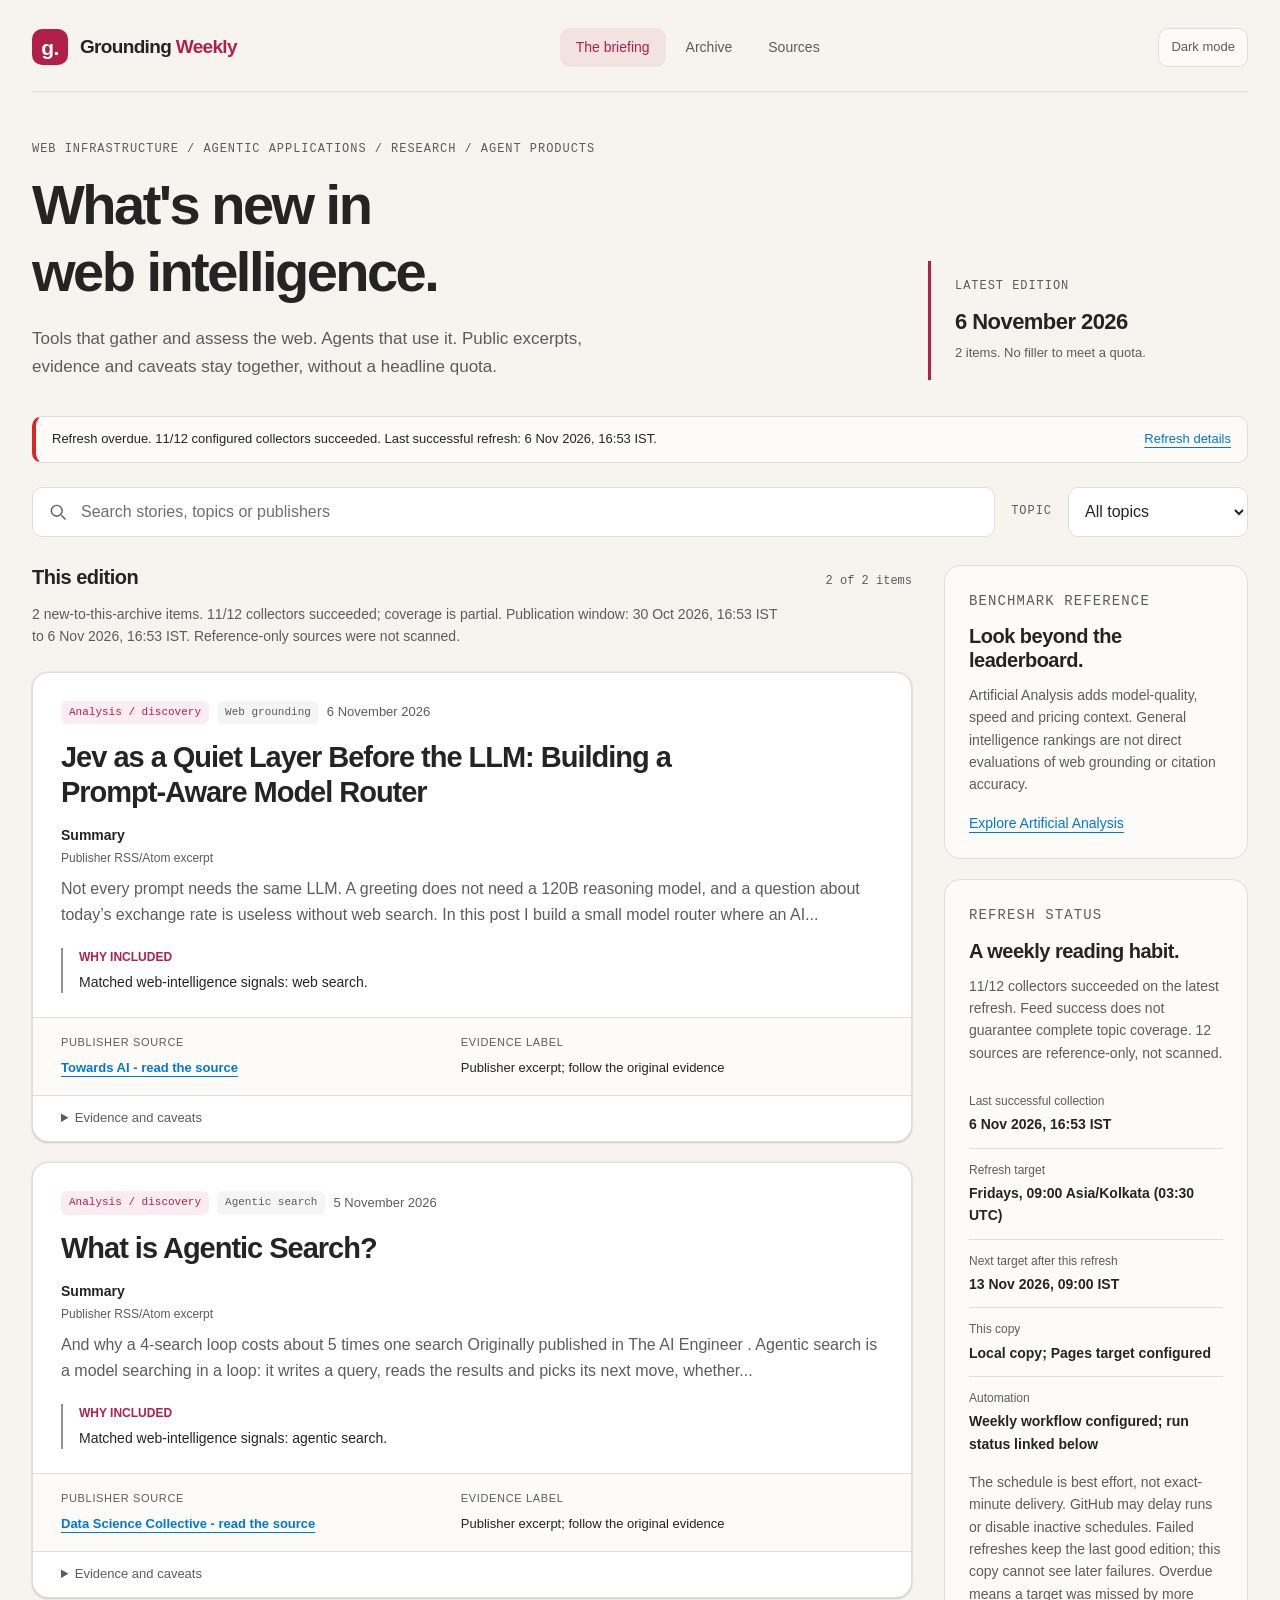
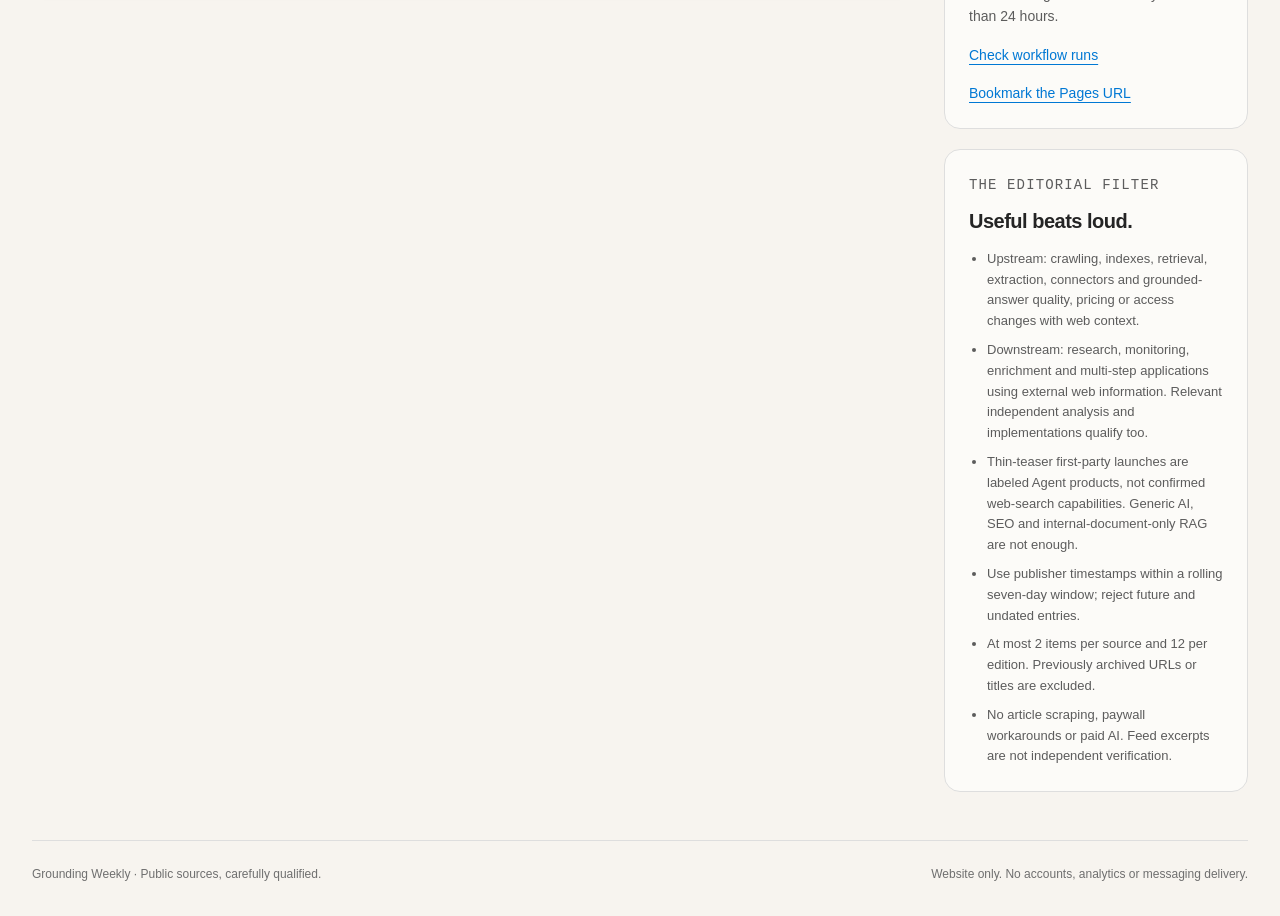
==== commit 67e7769f: "Refresh Grounding Weekly public sources Co-authored-by: Copilot App <223556219+Copilot@users.noreply" ====
--- a/site/index.html
+++ b/site/index.html
@@ -358,7 +358,7 @@
       <details class="story-notes"><summary>Evidence and caveats</summary><p data-field="caveat"></p></details>
     </article>
   </template>
-  <script id="briefing-data" type="application/json">{"schemaVersion":2,"currentEditionId":"2026-10-30","lastSuccessfulRefresh":"2026-10-30T10:23:11Z","editions":[{"id":"2026-10-30","date":"2026-10-30","name":"Weekly briefing - 2026-10-30","origin":"collected","outcome":"stories","refreshedAt":"2026-10-30T10:23:11Z","windowStart":"2026-10-23T10:23:10Z","windowEnd":"2026-10-30T10:23:10Z","coverage":[{"sourceId":"openai","checkedAt":"2026-10-30T10:23:10Z","status":"ok","entries":1337,"eligible":0,"selected":0,"rejected":{"offTopic":17,"outsideWindow":1320},"bytes":814291,"message":"Public feed retrieved and parsed."},{"sourceId":"google","checkedAt":"2026-10-30T10:23:10Z","status":"ok","entries":20,"eligible":0,"selected":0,"rejected":{"offTopic":3,"outsideWindow":17},"bytes":461925,"message":"Public feed retrieved and parsed."},{"sourceId":"microsoft","checkedAt":"2026-10-30T10:23:10Z","status":"ok","entries":10,"eligible":0,"selected":0,"rejected":{"offTopic":2,"outsideWindow":8},"bytes":197675,"message":"Public feed retrieved and parsed."},{"sourceId":"brave","checkedAt":"2026-10-30T10:23:10Z","status":"ok","entries":10,"eligible":0,"selected":0,"rejected":{"outsideWindow":10},"bytes":169860,"message":"Public feed retrieved and parsed."},{"sourceId":"simon-willison","checkedAt":"2026-10-30T10:23:10Z","status":"ok","entries":30,"eligible":0,"selected":0,"rejected":{"offTopic":15,"outsideWindow":15},"bytes":138494,"message":"Public feed retrieved and parsed."},{"sourceId":"one-useful-thing","checkedAt":"2026-10-30T10:23:10Z","status":"ok","entries":20,"eligible":0,"selected":0,"rejected":{"outsideWindow":20},"bytes":922268,"message":"Public feed retrieved and parsed."},{"sourceId":"ahead-of-ai","checkedAt":"2026-10-30T10:23:10Z","status":"ok","entries":20,"eligible":0,"selected":0,"rejected":{"offTopic":1,"outsideWindow":19},"bytes":2585695,"message":"Public feed retrieved and parsed."},{"sourceId":"interconnects","checkedAt":"2026-10-30T10:23:10Z","status":"ok","entries":20,"eligible":0,"selected":0,"rejected":{"offTopic":2,"outsideWindow":18},"bytes":547581,"message":"Public feed retrieved and parsed."},{"sourceId":"latent-space","checkedAt":"2026-10-30T10:23:11Z","status":"ok","entries":20,"eligible":0,"selected":0,"rejected":{"offTopic":11,"outsideWindow":9},"bytes":1317988,"message":"Public feed retrieved and parsed."},{"sourceId":"towards-ai","checkedAt":"2026-10-30T10:23:11Z","status":"ok","entries":10,"eligible":0,"selected":0,"rejected":{"offTopic":10},"bytes":142391,"message":"Public feed retrieved and parsed."},{"sourceId":"data-science-collective","checkedAt":"2026-10-30T10:23:11Z","status":"ok","entries":10,"eligible":0,"selected":0,"rejected":{"offTopic":10},"bytes":92727,"message":"Public feed retrieved and parsed."},{"sourceId":"arxiv-ir","checkedAt":"2026-10-30T10:23:11Z","status":"ok","entries":59,"eligible":2,"selected":2,"rejected":{"offTopic":25,"notNewPreprint":32},"bytes":135680,"message":"Public feed retrieved and parsed.","robotsNote":"No robots.txt published (HTTP 404/410)."}],"items":[{"id":"c0e9702a1741e2fc","sourceId":"arxiv-ir","kind":"Research / preprint","topic":"Web grounding","publishedAt":"2026-10-30T04:00:00Z","title":"GistRank: Gist-Compressed Listwise Ranking with Large Language Models","excerpt":"arXiv:2610.39610v1 Announce Type: new Abstract: Large language models (LLMs) have become a powerful tool for listwise relevance ranking, which can improve web search by comparing retrieved passages jointly. However...","excerptLabel":"Publisher excerpt","matchedTerms":["web search"],"evidence":"Preprint; peer review not established","url":"https://arxiv.org/abs/2610.39610","caveat":"Publication time comes from the feed, not an independent article-date check. Automatic keyword selection can miss relevant items or include marginal ones. Short excerpts omit context; read the source. A preprint is research, not a verified product capability or a claim of peer review."},{"id":"d8d869e2b1685672","sourceId":"arxiv-ir","kind":"Research / preprint","topic":"Evaluation","publishedAt":"2026-10-30T04:00:00Z","title":"A Sequential Decision Framework for Evaluating LLM-Guided Search","excerpt":"arXiv:2610.39231v1 Announce Type: new Abstract: Recent systems applying retrieval-augmented generation (RAG) and \"deep research\" iteratively generate queries, retrieve documents, and examine their contents, using the...","excerptLabel":"Publisher excerpt","matchedTerms":["deep research","evaluating"],"evidence":"Preprint; peer review not established","url":"https://arxiv.org/abs/2610.39231","caveat":"Publication time comes from the feed, not an independent article-date check. Automatic keyword selection can miss relevant items or include marginal ones. Short excerpts omit context; read the source. A preprint is research, not a verified product capability or a claim of peer review."}]},{"id":"2026-10-23","date":"2026-10-23","name":"Weekly briefing - 2026-10-23","origin":"collected","outcome":"stories","refreshedAt":"2026-10-23T08:47:29Z","windowStart":"2026-10-16T08:47:26Z","windowEnd":"2026-10-23T08:47:26Z","coverage":[{"sourceId":"openai","checkedAt":"2026-10-23T08:47:26Z","status":"ok","entries":1316,"eligible":0,"selected":0,"rejected":{"offTopic":18,"outsideWindow":1298},"bytes":801758,"message":"Public feed retrieved and parsed."},{"sourceId":"google","checkedAt":"2026-10-23T08:47:26Z","status":"ok","entries":20,"eligible":0,"selected":0,"rejected":{"offTopic":9,"outsideWindow":11},"bytes":483177,"message":"Public feed retrieved and parsed."},{"sourceId":"microsoft","checkedAt":"2026-10-23T08:47:26Z","status":"ok","entries":10,"eligible":0,"selected":0,"rejected":{"offTopic":3,"outsideWindow":7},"bytes":215575,"message":"Public feed retrieved and parsed."},{"sourceId":"brave","checkedAt":"2026-10-23T08:47:26Z","status":"ok","entries":10,"eligible":0,"selected":0,"rejected":{"outsideWindow":10},"bytes":169860,"message":"Public feed retrieved and parsed."},{"sourceId":"simon-willison","checkedAt":"2026-10-23T08:47:27Z","status":"ok","entries":30,"eligible":0,"selected":0,"rejected":{"offTopic":13,"outsideWindow":17},"bytes":133227,"message":"Public feed retrieved and parsed."},{"sourceId":"one-useful-thing","checkedAt":"2026-10-23T08:47:27Z","status":"ok","entries":20,"eligible":0,"selected":0,"rejected":{"offTopic":1,"outsideWindow":19},"bytes":921356,"message":"Public feed retrieved and parsed."},{"sourceId":"ahead-of-ai","checkedAt":"2026-10-23T08:47:27Z","status":"ok","entries":20,"eligible":0,"selected":0,"rejected":{"outsideWindow":20},"bytes":2709355,"message":"Public feed retrieved and parsed."},{"sourceId":"interconnects","checkedAt":"2026-10-23T08:47:27Z","status":"ok","entries":20,"eligible":0,"selected":0,"rejected":{"offTopic":2,"outsideWindow":18},"bytes":556480,"message":"Public feed retrieved and parsed."},{"sourceId":"latent-space","checkedAt":"2026-10-23T08:47:28Z","status":"ok","entries":20,"eligible":0,"selected":0,"rejected":{"offTopic":9,"outsideWindow":11},"bytes":1032266,"message":"Public feed retrieved and parsed."},{"sourceId":"towards-ai","checkedAt":"2026-10-23T08:47:28Z","status":"ok","entries":10,"eligible":0,"selected":0,"rejected":{"offTopic":10},"bytes":112243,"message":"Public feed retrieved and parsed."},{"sourceId":"data-science-collective","checkedAt":"2026-10-23T08:47:28Z","status":"ok","entries":10,"eligible":0,"selected":0,"rejected":{"offTopic":10},"bytes":41031,"message":"Public feed retrieved and parsed."},{"sourceId":"arxiv-ir","checkedAt":"2026-10-23T08:47:28Z","status":"ok","entries":33,"eligible":1,"selected":1,"rejected":{"offTopic":17,"notNewPreprint":15},"bytes":74254,"message":"Public feed retrieved and parsed.","robotsNote":"No robots.txt published (HTTP 404/410)."}],"items":[{"id":"d26e59a1cb2b6340","sourceId":"arxiv-ir","kind":"Research / preprint","topic":"Evaluation","publishedAt":"2026-10-23T04:00:00Z","title":"Deep Search in Real-World Web Environments","excerpt":"arXiv:2610.30181v1 Announce Type: new Abstract: Despite substantial progress in Deep Search agents, their ability to conduct end-to-end research in real-world open Web environments remains insufficiently evaluated....","excerptLabel":"Publisher excerpt","matchedTerms":["agents","evaluated","open web","research"],"evidence":"Preprint; peer review not established","url":"https://arxiv.org/abs/2610.30181","caveat":"Publication time comes from the feed, not an independent article-date check. Automatic keyword selection can miss relevant items or include marginal ones. Short excerpts omit context; read the source. A preprint is research, not a verified product capability or a claim of peer review."}]},{"id":"2026-10-16","date":"2026-10-16","name":"Weekly briefing - 2026-10-16","origin":"collected","outcome":"stories","refreshedAt":"2026-10-16T08:27:00Z","windowStart":"2026-10-09T08:26:53Z","windowEnd":"2026-10-16T08:26:53Z","coverage":[{"sourceId":"openai","checkedAt":"2026-10-16T08:26:53Z","status":"ok","entries":1296,"eligible":0,"selected":0,"rejected":{"offTopic":9,"outsideWindow":1287},"bytes":789701,"message":"Public feed retrieved and parsed."},{"sourceId":"google","checkedAt":"2026-10-16T08:26:53Z","status":"ok","entries":20,"eligible":0,"selected":0,"rejected":{"offTopic":4,"outsideWindow":16},"bytes":519351,"message":"Public feed retrieved and parsed."},{"sourceId":"microsoft","checkedAt":"2026-10-16T08:26:53Z","status":"ok","entries":10,"eligible":0,"selected":0,"rejected":{"offTopic":4,"outsideWindow":6},"bytes":228346,"message":"Public feed retrieved and parsed."},{"sourceId":"brave","checkedAt":"2026-10-16T08:26:53Z","status":"ok","entries":10,"eligible":0,"selected":0,"rejected":{"offTopic":1,"outsideWindow":9},"bytes":169860,"message":"Public feed retrieved and parsed."},{"sourceId":"simon-willison","checkedAt":"2026-10-16T08:26:54Z","status":"ok","entries":30,"eligible":0,"selected":0,"rejected":{"offTopic":19,"outsideWindow":11},"bytes":105241,"message":"Public feed retrieved and parsed."},{"sourceId":"one-useful-thing","checkedAt":"2026-10-16T08:26:54Z","status":"ok","entries":20,"eligible":0,"selected":0,"rejected":{"outsideWindow":20},"bytes":907151,"message":"Public feed retrieved and parsed."},{"sourceId":"ahead-of-ai","checkedAt":"2026-10-16T08:26:54Z","status":"ok","entries":20,"eligible":0,"selected":0,"rejected":{"outsideWindow":20},"bytes":2704963,"message":"Public feed retrieved and parsed."},{"sourceId":"interconnects","checkedAt":"2026-10-16T08:26:54Z","status":"ok","entries":20,"eligible":0,"selected":0,"rejected":{"offTopic":1,"outsideWindow":19},"bytes":529494,"message":"Public feed retrieved and parsed."},{"sourceId":"latent-space","checkedAt":"2026-10-16T08:26:54Z","status":"ok","entries":20,"eligible":0,"selected":0,"rejected":{"offTopic":12,"outsideWindow":8},"bytes":908927,"message":"Public feed retrieved and parsed."},{"sourceId":"towards-ai","checkedAt":"2026-10-16T08:26:54Z","status":"ok","entries":10,"eligible":0,"selected":0,"rejected":{"offTopic":10},"bytes":123277,"message":"Public feed retrieved and parsed."},{"sourceId":"data-science-collective","checkedAt":"2026-10-16T08:26:54Z","status":"ok","entries":10,"eligible":0,"selected":0,"rejected":{"offTopic":10},"bytes":111740,"message":"Public feed retrieved and parsed."},{"sourceId":"arxiv-ir","checkedAt":"2026-10-16T08:26:54Z","status":"ok","entries":26,"eligible":1,"selected":1,"rejected":{"offTopic":7,"notNewPreprint":18},"bytes":54567,"message":"Public feed retrieved and parsed.","robotsNote":"No robots.txt published (HTTP 404/410)."}],"items":[{"id":"1ae3fb2fd97d32c3","sourceId":"arxiv-ir","kind":"Research / preprint","topic":"Agentic search","publishedAt":"2026-10-16T04:00:00Z","title":"Information-Gain Calibrated On-Policy Distillation for Deep Search Agents","excerpt":"arXiv:2610.20664v1 Announce Type: new Abstract: On-policy distillation (OPD) has recently emerged as a promising approach for transferring the capabilities of large agents to compact students. In deep search, where...","excerptLabel":"Publisher excerpt","matchedTerms":["search agents"],"evidence":"Preprint; peer review not established","url":"https://arxiv.org/abs/2610.20664","caveat":"Publication time comes from the feed, not an independent article-date check. Automatic keyword selection can miss relevant items or include marginal ones. Short excerpts omit context; read the source. A preprint is research, not a verified product capability or a claim of peer review."}]},{"id":"2026-10-09","date":"2026-10-09","name":"Weekly briefing - 2026-10-09","origin":"collected","outcome":"stories","refreshedAt":"2026-10-09T10:51:14Z","windowStart":"2026-10-02T10:51:12Z","windowEnd":"2026-10-09T10:51:12Z","coverage":[{"sourceId":"openai","checkedAt":"2026-10-09T10:51:12Z","status":"ok","entries":1259,"eligible":0,"selected":0,"rejected":{"offTopic":15,"outsideWindow":1244},"bytes":767810,"message":"Public feed retrieved and parsed."},{"sourceId":"google","checkedAt":"2026-10-09T10:51:12Z","status":"ok","entries":20,"eligible":0,"selected":0,"rejected":{"offTopic":2,"outsideWindow":18},"bytes":595497,"message":"Public feed retrieved and parsed."},{"sourceId":"microsoft","checkedAt":"2026-10-09T10:51:12Z","status":"ok","entries":10,"eligible":0,"selected":0,"rejected":{"offTopic":2,"outsideWindow":8},"bytes":249590,"message":"Public feed retrieved and parsed."},{"sourceId":"brave","checkedAt":"2026-10-09T10:51:12Z","status":"ok","entries":10,"eligible":0,"selected":0,"rejected":{"outsideWindow":10},"bytes":146694,"message":"Public feed retrieved and parsed."},{"sourceId":"simon-willison","checkedAt":"2026-10-09T10:51:13Z","status":"ok","entries":30,"eligible":0,"selected":0,"rejected":{"offTopic":22,"outsideWindow":8},"bytes":79859,"message":"Public feed retrieved and parsed."},{"sourceId":"one-useful-thing","checkedAt":"2026-10-09T10:51:13Z","status":"ok","entries":20,"eligible":0,"selected":0,"rejected":{"outsideWindow":20},"bytes":907151,"message":"Public feed retrieved and parsed."},{"sourceId":"ahead-of-ai","checkedAt":"2026-10-09T10:51:13Z","status":"ok","entries":20,"eligible":0,"selected":0,"rejected":{"outsideWindow":20},"bytes":2704963,"message":"Public feed retrieved and parsed."},{"sourceId":"interconnects","checkedAt":"2026-10-09T10:51:13Z","status":"ok","entries":20,"eligible":0,"selected":0,"rejected":{"offTopic":1,"outsideWindow":19},"bytes":541942,"message":"Public feed retrieved and parsed."},{"sourceId":"latent-space","checkedAt":"2026-10-09T10:51:13Z","status":"ok","entries":20,"eligible":0,"selected":0,"rejected":{"offTopic":8,"outsideWindow":12},"bytes":1309793,"message":"Public feed retrieved and parsed."},{"sourceId":"towards-ai","checkedAt":"2026-10-09T10:51:13Z","status":"ok","entries":10,"eligible":1,"selected":1,"rejected":{"offTopic":9},"bytes":143848,"message":"Public feed retrieved and parsed."},{"sourceId":"data-science-collective","checkedAt":"2026-10-09T10:51:13Z","status":"ok","entries":10,"eligible":1,"selected":1,"rejected":{"offTopic":9},"bytes":71260,"message":"Public feed retrieved and parsed."},{"sourceId":"arxiv-ir","checkedAt":"2026-10-09T10:51:13Z","status":"ok","entries":28,"eligible":0,"selected":0,"rejected":{"offTopic":11,"notNewPreprint":17},"bytes":59844,"message":"Public feed retrieved and parsed.","robotsNote":"No robots.txt published (HTTP 404/410)."}],"items":[{"id":"3b7fc123f06117cf","sourceId":"towards-ai","kind":"Analysis / discovery","topic":"Web infrastructure","publishedAt":"2026-10-08T17:01:04Z","title":"We Connected a WordPress Site to AI Agents Through MCP. Here’s What We Had to Fix","excerpt":"More than 40% of all websites run on WordPress, according to W3Techs [1]. Over the past year, those sites gained a standard way to work with AI agents. WordPress 6.9 introduced the Abilities API, WordPress 7.0 added...","excerptLabel":"Publisher excerpt","matchedTerms":["mcp","websites"],"evidence":"Publisher excerpt; follow the original evidence","url":"https://pub.towardsai.net/we-connected-a-wordpress-site-to-ai-agents-through-mcp-heres-what-we-had-to-fix-c1bdca1918f9","caveat":"Publication time comes from the feed, not an independent article-date check. Automatic keyword selection can miss relevant items or include marginal ones. Short excerpts omit context; read the source."},{"id":"d678ac3f444ba905","sourceId":"data-science-collective","kind":"Analysis / discovery","topic":"Evaluation","publishedAt":"2026-10-06T14:11:34Z","title":"I Gave an AI Agent Control of an Online Store. What It Did Should Worry Every Business Owner","excerpt":"I didn’t run this test myself. I went looking for who had — and the actual data is more specific and more useful than a one-off experiment would have been. A year-long benchmark called E-Commerce Bench recently did...","excerptLabel":"Publisher excerpt","matchedTerms":["benchmark","online store"],"evidence":"Publisher excerpt; follow the original evidence","url":"https://medium.com/data-science-collective/i-gave-an-ai-agent-control-of-an-online-store-what-it-did-should-worry-every-business-owner-b1ae4ac1a8fb","caveat":"Publication time comes from the feed, not an independent article-date check. Automatic keyword selection can miss relevant items or include marginal ones. Short excerpts omit context; read the source."}]},{"id":"2026-10-02","date":"2026-10-02","name":"Weekly briefing - 2026-10-02","origin":"collected","outcome":"quiet","refreshedAt":"2026-10-02T10:00:08Z","windowStart":"2026-09-25T10:00:01Z","windowEnd":"2026-10-02T10:00:01Z","coverage":[{"sourceId":"openai","checkedAt":"2026-10-02T10:00:02Z","status":"ok","entries":1243,"eligible":0,"selected":0,"rejected":{"offTopic":13,"alreadyArchived":1,"outsideWindow":1229},"bytes":758460,"message":"Public feed retrieved and parsed."},{"sourceId":"google","checkedAt":"2026-10-02T10:00:02Z","status":"ok","entries":20,"eligible":0,"selected":0,"rejected":{"offTopic":4,"outsideWindow":16},"bytes":538152,"message":"Public feed retrieved and parsed."},{"sourceId":"microsoft","checkedAt":"2026-10-02T10:00:02Z","status":"ok","entries":10,"eligible":0,"selected":0,"rejected":{"offTopic":4,"outsideWindow":6},"bytes":226970,"message":"Public feed retrieved and parsed."},{"sourceId":"brave","checkedAt":"2026-10-02T10:00:02Z","status":"ok","entries":10,"eligible":0,"selected":0,"rejected":{"outsideWindow":10},"bytes":146694,"message":"Public feed retrieved and parsed."},{"sourceId":"simon-willison","checkedAt":"2026-10-02T10:00:02Z","status":"ok","entries":30,"eligible":0,"selected":0,"rejected":{"offTopic":14,"outsideWindow":16},"bytes":166610,"message":"Public feed retrieved and parsed."},{"sourceId":"one-useful-thing","checkedAt":"2026-10-02T10:00:02Z","status":"ok","entries":20,"eligible":0,"selected":0,"rejected":{"offTopic":1,"outsideWindow":19},"bytes":911449,"message":"Public feed retrieved and parsed."},{"sourceId":"ahead-of-ai","checkedAt":"2026-10-02T10:00:02Z","status":"ok","entries":20,"eligible":0,"selected":0,"rejected":{"offTopic":1,"outsideWindow":19},"bytes":2707555,"message":"Public feed retrieved and parsed."},{"sourceId":"interconnects","checkedAt":"2026-10-02T10:00:02Z","status":"ok","entries":20,"eligible":0,"selected":0,"rejected":{"outsideWindow":20},"bytes":539653,"message":"Public feed retrieved and parsed."},{"sourceId":"latent-space","checkedAt":"2026-10-02T10:00:02Z","status":"ok","entries":20,"eligible":0,"selected":0,"rejected":{"offTopic":9,"outsideWindow":11},"bytes":1349457,"message":"Public feed retrieved and parsed."},{"sourceId":"towards-ai","checkedAt":"2026-10-02T10:00:02Z","status":"ok","entries":10,"eligible":0,"selected":0,"rejected":{"offTopic":10},"bytes":93828,"message":"Public feed retrieved and parsed."},{"sourceId":"data-science-collective","checkedAt":"2026-10-02T10:00:02Z","status":"ok","entries":10,"eligible":0,"selected":0,"rejected":{"offTopic":6,"outsideWindow":4},"bytes":68652,"message":"Public feed retrieved and parsed."},{"sourceId":"arxiv-ir","checkedAt":"2026-10-02T10:00:03Z","status":"ok","entries":24,"eligible":0,"selected":0,"rejected":{"offTopic":12,"notNewPreprint":12},"bytes":51958,"message":"Public feed retrieved and parsed.","robotsNote":"No robots.txt published (HTTP 404/410)."}],"items":[]},{"id":"2026-09-30","date":"2026-09-30","name":"Weekly briefing - 2026-09-30","origin":"collected","outcome":"stories","refreshedAt":"2026-09-30T08:58:26Z","windowStart":"2026-09-23T03:28:51Z","windowEnd":"2026-09-30T08:58:14Z","coverage":[{"sourceId":"openai","checkedAt":"2026-09-30T08:58:14Z","status":"ok","entries":1238,"eligible":0,"selected":0,"rejected":{"offTopic":15,"alreadyArchived":1,"outsideWindow":1222},"bytes":755374,"message":"Public feed retrieved and parsed."},{"sourceId":"google","checkedAt":"2026-09-30T08:58:14Z","status":"failed","entries":0,"eligible":0,"selected":0,"rejected":{},"message":"TimeoutError: The read operation timed out"},{"sourceId":"microsoft","checkedAt":"2026-09-30T08:58:14Z","status":"ok","entries":10,"eligible":0,"selected":0,"rejected":{"offTopic":4,"outsideWindow":6},"bytes":227316,"message":"Public feed retrieved and parsed."},{"sourceId":"brave","checkedAt":"2026-09-30T08:58:14Z","status":"ok","entries":10,"eligible":0,"selected":0,"rejected":{"outsideWindow":10},"bytes":146694,"message":"Public feed retrieved and parsed."},{"sourceId":"simon-willison","checkedAt":"2026-09-30T08:58:14Z","status":"ok","entries":30,"eligible":0,"selected":0,"rejected":{"offTopic":18,"outsideWindow":12},"bytes":167176,"message":"Public feed retrieved and parsed."},{"sourceId":"one-useful-thing","checkedAt":"2026-09-30T08:58:14Z","status":"ok","entries":20,"eligible":0,"selected":0,"rejected":{"outsideWindow":20},"bytes":926908,"message":"Public feed retrieved and parsed."},{"sourceId":"ahead-of-ai","checkedAt":"2026-09-30T08:58:14Z","status":"ok","entries":20,"eligible":0,"selected":0,"rejected":{"offTopic":1,"outsideWindow":19},"bytes":2706431,"message":"Public feed retrieved and parsed."},{"sourceId":"interconnects","checkedAt":"2026-09-30T08:58:14Z","status":"ok","entries":20,"eligible":0,"selected":0,"rejected":{"outsideWindow":20},"bytes":539653,"message":"Public feed retrieved and parsed."},{"sourceId":"latent-space","checkedAt":"2026-09-30T08:58:14Z","status":"ok","entries":20,"eligible":0,"selected":0,"rejected":{"offTopic":10,"outsideWindow":10},"bytes":1369493,"message":"Public feed retrieved and parsed."},{"sourceId":"towards-ai","checkedAt":"2026-09-30T08:58:14Z","status":"ok","entries":10,"eligible":0,"selected":0,"rejected":{"offTopic":10},"bytes":174192,"message":"Public feed retrieved and parsed."},{"sourceId":"data-science-collective","checkedAt":"2026-09-30T08:58:14Z","status":"ok","entries":10,"eligible":0,"selected":0,"rejected":{"offTopic":6,"outsideWindow":4},"bytes":110856,"message":"Public feed retrieved and parsed."},{"sourceId":"arxiv-ir","checkedAt":"2026-09-30T08:58:15Z","status":"ok","entries":41,"eligible":0,"selected":0,"rejected":{"alreadyArchived":2,"offTopic":12,"notNewPreprint":27},"bytes":92126,"message":"Public feed retrieved and parsed.","robotsNote":"No robots.txt published (HTTP 404/410)."}],"items":[{"id":"fbf6c9160eee6d4c","sourceId":"arxiv-ir","kind":"Research / preprint","topic":"Agentic applications","publishedAt":"2026-09-30T04:00:00Z","title":"Structured Interaction, Visual Localization, and Robust Execution for Complex Web Tasks: A Technical Report on the WebRetriever Challenge","excerpt":"arXiv:2609.35904v1 Announce Type: new Abstract: This report presents the web agent system developed for the WebRetriever Challenge. The system follows a structuredinteraction- first strategy, using semantic webpage...","excerptLabel":"Publisher excerpt","matchedTerms":["agent","web tasks"],"evidence":"Preprint; peer review not established","url":"https://arxiv.org/abs/2609.35904","caveat":"Publication time comes from the feed, not an independent article-date check. Automatic keyword selection can miss relevant items or include marginal ones. Short excerpts omit context; read the source. A preprint is research, not a verified product capability or a claim of peer review."},{"id":"4e7caffd29ca672d","sourceId":"arxiv-ir","kind":"Research / preprint","topic":"Evaluation","publishedAt":"2026-09-30T04:00:00Z","title":"Socrates-RAG: Premise-Directed Inquiry against Coordinated Evidence Poisoning","excerpt":"arXiv:2609.35773v1 Announce Type: new Abstract: Retrieval-augmented generation (RAG) defenses typically decide how to filter or aggregate a fixed retrieved set. In open-corpus question answering, however, decisive...","excerptLabel":"Publisher excerpt","matchedTerms":["evidence poisoning","open-corpus","retrieval"],"evidence":"Preprint; peer review not established","url":"https://arxiv.org/abs/2609.35773","caveat":"Publication time comes from the feed, not an independent article-date check. Automatic keyword selection can miss relevant items or include marginal ones. Short excerpts omit context; read the source. A preprint is research, not a verified product capability or a claim of peer review."},{"id":"dec620cb7225d243","sourceId":"openai","kind":"Publisher update","topic":"Agent products","publishedAt":"2026-09-29T00:00:00Z","title":"Introducing dots","excerpt":"Dots by OpenAI are proactive assistants that can keep working across complex projects and everyday tasks. Learn how dots help you stay in control while work moves forward.","excerptLabel":"Publisher excerpt","matchedTerms":["introducing","proactive assistants"],"evidence":"Publisher-reported; not independently tested","url":"https://openai.com/index/introducing-dots","caveat":"Publication time comes from the feed, not an independent article-date check. Automatic keyword selection can miss relevant items or include marginal ones. Short excerpts omit context; read the source. Product availability and benchmark comparisons are vendor-reported, not independent verification. Included as an agent-product announcement; this excerpt does not establish web-search or grounding capabilities."}]},{"id":"2026-09-29","date":"2026-09-29","name":"The initial, qualified briefing","origin":"curated","outcome":"curated","refreshedAt":null,"windowStart":null,"windowEnd":null,"coverage":[],"items":[{"id":"exa-agent-ultra","sourceId":"exa","kind":"Qualified release","topic":"Deep research","publishedAt":"2026-09-25","title":"Exa introduces Agent Ultra for more exhaustive web research","excerpt":"Exa describes Ultra as its highest-effort research mode, coordinating agents across sources for list-building, entity enrichment and evidence-backed research. The announcement links to documentation and a playground.","excerptLabel":"Seed editorial note - 29 September 2026","matchedTerms":[],"evidence":"Vendor announcement; not independently tested","url":"https://exa.ai/blog/exa-agent-ultra","caveat":"The article's datePublished is 25 September 2026. Exa's WANDR, DeepSearchQA and other comparisons are vendor-reported, not independently proven superiority. The product was not exercised for this briefing."},{"id":"parallel-lovable","sourceId":"parallel","kind":"Available-capability watch","topic":"Web access","publishedAt":null,"title":"Parallel brings live-web capabilities into Lovable","excerpt":"Parallel says its Lovable connector supports web search, deep research, list enrichment and content extraction. Managed Lovable billing or a Parallel API key is required; this does not imply free usage.","excerptLabel":"Seed editorial note - 29 September 2026","matchedTerms":[],"evidence":"Date uncertain; not a new-launch claim","url":"https://parallel.ai/blog/lovable-parallel","caveat":"The blog index displayed 28 September while article JSON-LD stated 13 September 2026. Retained as an available-capability watch item, not a confirmed new launch this week. The integration was not independently tested."}]}],"site":{"title":"Grounding Weekly","url":"https://charanm86.github.io/grounding-weekly/","repository":"https://github.com/charanm86/grounding-weekly","workflow":"https://github.com/charanm86/grounding-weekly/actions/workflows/publish.yml","schedule":{"cron":"30 3 * * 5","timezone":"Asia/Kolkata","label":"Fridays, 09:00 Asia/Kolkata (03:30 UTC)","graceHours":24},"selection":{"windowDays":7,"maxPerSource":2,"maxItems":12},"audienceVerifiedAt":"2026-09-29"},"sources":[{"id":"openai","name":"OpenAI","kind":"Official","url":"https://openai.com/news/","feed":"https://openai.com/news/rss.xml","purpose":"Search tools, grounded answers and deep-research announcements."},{"id":"anthropic","name":"Anthropic","kind":"Official","url":"https://www.anthropic.com/news","purpose":"Claude web search, research capabilities and relevant tool changes.","referenceReason":"No verified publisher feed is configured. Consult the public news page."},{"id":"google","name":"Google Cloud AI","kind":"Official","url":"https://cloud.google.com/blog/products/ai-machine-learning","feed":"https://cloudblog.withgoogle.com/products/ai-machine-learning/rss/","purpose":"Gemini web grounding, search and agent-research features."},{"id":"microsoft","name":"Microsoft Azure","kind":"Official","url":"https://azure.microsoft.com/en-us/blog/","feed":"https://azure.microsoft.com/en-us/blog/feed/","purpose":"Public-web grounding and search-related platform changes."},{"id":"perplexity","name":"Perplexity","kind":"Official","url":"https://www.perplexity.ai/hub/blog","purpose":"Search, research and developer-facing answer-engine releases.","referenceReason":"No verified publisher feed is configured; this page is not scraped."},{"id":"xai","name":"xAI","kind":"Official","url":"https://x.ai/news","purpose":"Web search and research changes with a concrete grounding implication.","referenceReason":"No verified publisher feed is configured; this page is not scraped."},{"id":"exa","name":"Exa","kind":"Search specialist","url":"https://exa.ai/blog","purpose":"Search, extraction, web research and evidence-backed enrichment.","referenceReason":"No verified publisher feed is configured. The qualified September 29 seed remains in the archive."},{"id":"tavily","name":"Tavily","kind":"Search specialist","url":"https://blog.tavily.com/","purpose":"Agent-focused search, extraction and web-access capabilities.","referenceReason":"No verified publisher feed is configured; this page is not scraped."},{"id":"brave","name":"Brave","kind":"Search specialist","url":"https://brave.com/blog/","feed":"https://brave.com/blog/index.xml","purpose":"Search API and grounding changes; exclude unrelated browser news."},{"id":"parallel","name":"Parallel","kind":"Search specialist","url":"https://parallel.ai/blog","purpose":"Search, extraction, research tasks and integrations for agents.","referenceReason":"No verified publisher feed is configured. The seed integration has conflicting publication dates."},{"id":"linkup","name":"Linkup","kind":"Search specialist","url":"https://www.linkup.so/blog","purpose":"Web search, research and retrieval capabilities for AI applications.","referenceReason":"No verified publisher feed is configured; this page is not scraped."},{"id":"artificial-analysis","name":"Artificial Analysis","kind":"Analysis","url":"https://artificialanalysis.ai/","purpose":"Benchmark methodology, model quality, speed and cost context. General intelligence rankings are not direct grounding or citation evaluations.","referenceReason":"Benchmark reference, not an automated news collector."},{"id":"simon-willison","name":"Simon Willison","kind":"Analysis","url":"https://simonwillison.net/","feed":"https://simonwillison.net/atom/everything/","purpose":"Hands-on experiments, practical limitations and source-linked technical analysis."},{"id":"rundown","name":"The Rundown AI","kind":"Newsletter","url":"https://www.therundown.ai/","purpose":"Broad discovery of launches and tools, filtered back to web grounding and search.","audience":"Publisher reports 2,000,000+ newsletter readers.","referenceReason":"No verified publisher feed is configured; newsletter delivery is not used."},{"id":"tldr","name":"TLDR AI","kind":"Newsletter","url":"https://tldr.tech/ai","purpose":"Technical AI news, research and developer tools.","audience":"Publisher reports 1,100,000 AI-newsletter subscribers.","referenceReason":"No verified publisher feed is configured; newsletter delivery is not used."},{"id":"one-useful-thing","name":"One Useful Thing - Ethan Mollick","kind":"Substack","url":"https://www.oneusefulthing.org/","feed":"https://www.oneusefulthing.org/feed","purpose":"Experiments and interpretation of real-world AI and agent capabilities.","audience":"Public page displayed over 480,000 subscribers."},{"id":"ahead-of-ai","name":"Ahead of AI - Sebastian Raschka","kind":"Substack","url":"https://magazine.sebastianraschka.com/","feed":"https://magazine.sebastianraschka.com/feed","purpose":"Technical research explanations and practical implementation perspectives.","audience":"Public page displayed over 217,000 subscribers."},{"id":"interconnects","name":"Interconnects - Nathan Lambert","kind":"Substack","url":"https://www.interconnects.ai/","feed":"https://www.interconnects.ai/feed","purpose":"Model, reasoning and evaluation analysis, only when directly relevant to public-web search.","audience":"Public page displayed over 84,000 subscribers."},{"id":"latent-space","name":"Latent Space","kind":"Substack","url":"https://www.latent.space/","feed":"https://www.latent.space/feed","purpose":"AI engineering, agent systems and practitioner interviews.","audience":"Historical claim of 200,000+ subscriptions across channels, not a current newsletter-only count."},{"id":"the-batch","name":"The Batch - DeepLearning.AI","kind":"Newsletter","url":"https://www.deeplearning.ai/the-batch","purpose":"Research and industry curation. Subscriber count has not been verified.","referenceReason":"No verified publisher feed is configured; this page is not scraped."},{"id":"towards-ai","name":"Towards AI","kind":"Medium","url":"https://pub.towardsai.net/","feed":"https://pub.towardsai.net/feed","purpose":"Practical articles with a direct public-web grounding or agent-research connection.","audience":"Medium follower count has not been verified."},{"id":"data-science-collective","name":"Data Science Collective","kind":"Medium","url":"https://medium.com/data-science-collective","feed":"https://medium.com/feed/data-science-collective","purpose":"Practitioner perspectives; generic internal-document RAG is outside the scope.","audience":"Medium follower count has not been verified."},{"id":"arxiv-ir","name":"arXiv - Information Retrieval","kind":"Research","url":"https://arxiv.org/list/cs.IR/recent","feed":"https://rss.arxiv.org/rss/cs.IR","purpose":"New preprints, labeled as research rather than established product capabilities."},{"id":"hf-papers","name":"Hugging Face Papers","kind":"Research","url":"https://huggingface.co/papers","purpose":"Discover papers and implementations; trending status is not evidence of research quality.","referenceReason":"Reference-only discovery page. No unofficial feed or scraping service is used."}]}</script>
+  <script id="briefing-data" type="application/json">{"schemaVersion":2,"currentEditionId":"2026-11-06","lastSuccessfulRefresh":"2026-11-06T11:23:12Z","editions":[{"id":"2026-11-06","date":"2026-11-06","name":"Weekly briefing - 2026-11-06","origin":"collected","outcome":"stories","refreshedAt":"2026-11-06T11:23:12Z","windowStart":"2026-10-30T11:23:10Z","windowEnd":"2026-11-06T11:23:10Z","coverage":[{"sourceId":"openai","checkedAt":"2026-11-06T11:23:10Z","status":"ok","entries":1366,"eligible":0,"selected":0,"rejected":{"offTopic":23,"outsideWindow":1343},"bytes":831593,"message":"Public feed retrieved and parsed."},{"sourceId":"google","checkedAt":"2026-11-06T11:23:10Z","status":"ok","entries":20,"eligible":0,"selected":0,"rejected":{"offTopic":6,"outsideWindow":14},"bytes":483749,"message":"Public feed retrieved and parsed."},{"sourceId":"microsoft","checkedAt":"2026-11-06T11:23:10Z","status":"blocked","entries":0,"eligible":0,"selected":0,"rejected":{},"message":"Disallowed by the publisher's robots.txt."},{"sourceId":"brave","checkedAt":"2026-11-06T11:23:10Z","status":"ok","entries":10,"eligible":0,"selected":0,"rejected":{"outsideWindow":10},"bytes":169860,"message":"Public feed retrieved and parsed."},{"sourceId":"simon-willison","checkedAt":"2026-11-06T11:23:10Z","status":"ok","entries":30,"eligible":0,"selected":0,"rejected":{"offTopic":15,"outsideWindow":15},"bytes":119092,"message":"Public feed retrieved and parsed."},{"sourceId":"one-useful-thing","checkedAt":"2026-11-06T11:23:10Z","status":"ok","entries":20,"eligible":0,"selected":0,"rejected":{"outsideWindow":20},"bytes":922268,"message":"Public feed retrieved and parsed."},{"sourceId":"ahead-of-ai","checkedAt":"2026-11-06T11:23:10Z","status":"ok","entries":20,"eligible":0,"selected":0,"rejected":{"outsideWindow":20},"bytes":2586891,"message":"Public feed retrieved and parsed."},{"sourceId":"interconnects","checkedAt":"2026-11-06T11:23:11Z","status":"ok","entries":20,"eligible":0,"selected":0,"rejected":{"offTopic":2,"outsideWindow":18},"bytes":536043,"message":"Public feed retrieved and parsed."},{"sourceId":"latent-space","checkedAt":"2026-11-06T11:23:11Z","status":"ok","entries":20,"eligible":0,"selected":0,"rejected":{"offTopic":8,"outsideWindow":12},"bytes":1258803,"message":"Public feed retrieved and parsed."},{"sourceId":"towards-ai","checkedAt":"2026-11-06T11:23:11Z","status":"ok","entries":10,"eligible":1,"selected":1,"rejected":{"offTopic":9},"bytes":144999,"message":"Public feed retrieved and parsed."},{"sourceId":"data-science-collective","checkedAt":"2026-11-06T11:23:11Z","status":"ok","entries":10,"eligible":1,"selected":1,"rejected":{"offTopic":9},"bytes":141388,"message":"Public feed retrieved and parsed."},{"sourceId":"arxiv-ir","checkedAt":"2026-11-06T11:23:11Z","status":"ok","entries":35,"eligible":0,"selected":0,"rejected":{"offTopic":10,"notNewPreprint":25},"bytes":74788,"message":"Public feed retrieved and parsed.","robotsNote":"No robots.txt published (HTTP 404/410)."}],"items":[{"id":"b84eb5a86ec43ee3","sourceId":"towards-ai","kind":"Analysis / discovery","topic":"Web grounding","publishedAt":"2026-11-06T07:50:59Z","title":"Jev as a Quiet Layer Before the LLM: Building a Prompt-Aware Model Router","excerpt":"Not every prompt needs the same LLM. A greeting does not need a 120B reasoning model, and a question about today’s exchange rate is useless without web search. In this post I build a small model router where an AI...","excerptLabel":"Publisher excerpt","matchedTerms":["web search"],"evidence":"Publisher excerpt; follow the original evidence","url":"https://pub.towardsai.net/jev-as-a-quiet-layer-before-the-llm-building-a-prompt-aware-model-router-99d33aeb0f3c","caveat":"Publication time comes from the feed, not an independent article-date check. Automatic keyword selection can miss relevant items or include marginal ones. Short excerpts omit context; read the source."},{"id":"6dacfd0f0f411e37","sourceId":"data-science-collective","kind":"Analysis / discovery","topic":"Agentic search","publishedAt":"2026-11-05T17:54:10Z","title":"What is Agentic Search?","excerpt":"And why a 4-search loop costs about 5 times one search Originally published in The AI Engineer . Agentic search is a model searching in a loop: it writes a query, reads the results and picks its next move, whether...","excerptLabel":"Publisher excerpt","matchedTerms":["agentic search"],"evidence":"Publisher excerpt; follow the original evidence","url":"https://medium.com/data-science-collective/what-is-agentic-search-f6aa38d97c0b","caveat":"Publication time comes from the feed, not an independent article-date check. Automatic keyword selection can miss relevant items or include marginal ones. Short excerpts omit context; read the source."}]},{"id":"2026-10-30","date":"2026-10-30","name":"Weekly briefing - 2026-10-30","origin":"collected","outcome":"stories","refreshedAt":"2026-10-30T10:23:11Z","windowStart":"2026-10-23T10:23:10Z","windowEnd":"2026-10-30T10:23:10Z","coverage":[{"sourceId":"openai","checkedAt":"2026-10-30T10:23:10Z","status":"ok","entries":1337,"eligible":0,"selected":0,"rejected":{"offTopic":17,"outsideWindow":1320},"bytes":814291,"message":"Public feed retrieved and parsed."},{"sourceId":"google","checkedAt":"2026-10-30T10:23:10Z","status":"ok","entries":20,"eligible":0,"selected":0,"rejected":{"offTopic":3,"outsideWindow":17},"bytes":461925,"message":"Public feed retrieved and parsed."},{"sourceId":"microsoft","checkedAt":"2026-10-30T10:23:10Z","status":"ok","entries":10,"eligible":0,"selected":0,"rejected":{"offTopic":2,"outsideWindow":8},"bytes":197675,"message":"Public feed retrieved and parsed."},{"sourceId":"brave","checkedAt":"2026-10-30T10:23:10Z","status":"ok","entries":10,"eligible":0,"selected":0,"rejected":{"outsideWindow":10},"bytes":169860,"message":"Public feed retrieved and parsed."},{"sourceId":"simon-willison","checkedAt":"2026-10-30T10:23:10Z","status":"ok","entries":30,"eligible":0,"selected":0,"rejected":{"offTopic":15,"outsideWindow":15},"bytes":138494,"message":"Public feed retrieved and parsed."},{"sourceId":"one-useful-thing","checkedAt":"2026-10-30T10:23:10Z","status":"ok","entries":20,"eligible":0,"selected":0,"rejected":{"outsideWindow":20},"bytes":922268,"message":"Public feed retrieved and parsed."},{"sourceId":"ahead-of-ai","checkedAt":"2026-10-30T10:23:10Z","status":"ok","entries":20,"eligible":0,"selected":0,"rejected":{"offTopic":1,"outsideWindow":19},"bytes":2585695,"message":"Public feed retrieved and parsed."},{"sourceId":"interconnects","checkedAt":"2026-10-30T10:23:10Z","status":"ok","entries":20,"eligible":0,"selected":0,"rejected":{"offTopic":2,"outsideWindow":18},"bytes":547581,"message":"Public feed retrieved and parsed."},{"sourceId":"latent-space","checkedAt":"2026-10-30T10:23:11Z","status":"ok","entries":20,"eligible":0,"selected":0,"rejected":{"offTopic":11,"outsideWindow":9},"bytes":1317988,"message":"Public feed retrieved and parsed."},{"sourceId":"towards-ai","checkedAt":"2026-10-30T10:23:11Z","status":"ok","entries":10,"eligible":0,"selected":0,"rejected":{"offTopic":10},"bytes":142391,"message":"Public feed retrieved and parsed."},{"sourceId":"data-science-collective","checkedAt":"2026-10-30T10:23:11Z","status":"ok","entries":10,"eligible":0,"selected":0,"rejected":{"offTopic":10},"bytes":92727,"message":"Public feed retrieved and parsed."},{"sourceId":"arxiv-ir","checkedAt":"2026-10-30T10:23:11Z","status":"ok","entries":59,"eligible":2,"selected":2,"rejected":{"offTopic":25,"notNewPreprint":32},"bytes":135680,"message":"Public feed retrieved and parsed.","robotsNote":"No robots.txt published (HTTP 404/410)."}],"items":[{"id":"c0e9702a1741e2fc","sourceId":"arxiv-ir","kind":"Research / preprint","topic":"Web grounding","publishedAt":"2026-10-30T04:00:00Z","title":"GistRank: Gist-Compressed Listwise Ranking with Large Language Models","excerpt":"arXiv:2610.39610v1 Announce Type: new Abstract: Large language models (LLMs) have become a powerful tool for listwise relevance ranking, which can improve web search by comparing retrieved passages jointly. However...","excerptLabel":"Publisher excerpt","matchedTerms":["web search"],"evidence":"Preprint; peer review not established","url":"https://arxiv.org/abs/2610.39610","caveat":"Publication time comes from the feed, not an independent article-date check. Automatic keyword selection can miss relevant items or include marginal ones. Short excerpts omit context; read the source. A preprint is research, not a verified product capability or a claim of peer review."},{"id":"d8d869e2b1685672","sourceId":"arxiv-ir","kind":"Research / preprint","topic":"Evaluation","publishedAt":"2026-10-30T04:00:00Z","title":"A Sequential Decision Framework for Evaluating LLM-Guided Search","excerpt":"arXiv:2610.39231v1 Announce Type: new Abstract: Recent systems applying retrieval-augmented generation (RAG) and \"deep research\" iteratively generate queries, retrieve documents, and examine their contents, using the...","excerptLabel":"Publisher excerpt","matchedTerms":["deep research","evaluating"],"evidence":"Preprint; peer review not established","url":"https://arxiv.org/abs/2610.39231","caveat":"Publication time comes from the feed, not an independent article-date check. Automatic keyword selection can miss relevant items or include marginal ones. Short excerpts omit context; read the source. A preprint is research, not a verified product capability or a claim of peer review."}]},{"id":"2026-10-23","date":"2026-10-23","name":"Weekly briefing - 2026-10-23","origin":"collected","outcome":"stories","refreshedAt":"2026-10-23T08:47:29Z","windowStart":"2026-10-16T08:47:26Z","windowEnd":"2026-10-23T08:47:26Z","coverage":[{"sourceId":"openai","checkedAt":"2026-10-23T08:47:26Z","status":"ok","entries":1316,"eligible":0,"selected":0,"rejected":{"offTopic":18,"outsideWindow":1298},"bytes":801758,"message":"Public feed retrieved and parsed."},{"sourceId":"google","checkedAt":"2026-10-23T08:47:26Z","status":"ok","entries":20,"eligible":0,"selected":0,"rejected":{"offTopic":9,"outsideWindow":11},"bytes":483177,"message":"Public feed retrieved and parsed."},{"sourceId":"microsoft","checkedAt":"2026-10-23T08:47:26Z","status":"ok","entries":10,"eligible":0,"selected":0,"rejected":{"offTopic":3,"outsideWindow":7},"bytes":215575,"message":"Public feed retrieved and parsed."},{"sourceId":"brave","checkedAt":"2026-10-23T08:47:26Z","status":"ok","entries":10,"eligible":0,"selected":0,"rejected":{"outsideWindow":10},"bytes":169860,"message":"Public feed retrieved and parsed."},{"sourceId":"simon-willison","checkedAt":"2026-10-23T08:47:27Z","status":"ok","entries":30,"eligible":0,"selected":0,"rejected":{"offTopic":13,"outsideWindow":17},"bytes":133227,"message":"Public feed retrieved and parsed."},{"sourceId":"one-useful-thing","checkedAt":"2026-10-23T08:47:27Z","status":"ok","entries":20,"eligible":0,"selected":0,"rejected":{"offTopic":1,"outsideWindow":19},"bytes":921356,"message":"Public feed retrieved and parsed."},{"sourceId":"ahead-of-ai","checkedAt":"2026-10-23T08:47:27Z","status":"ok","entries":20,"eligible":0,"selected":0,"rejected":{"outsideWindow":20},"bytes":2709355,"message":"Public feed retrieved and parsed."},{"sourceId":"interconnects","checkedAt":"2026-10-23T08:47:27Z","status":"ok","entries":20,"eligible":0,"selected":0,"rejected":{"offTopic":2,"outsideWindow":18},"bytes":556480,"message":"Public feed retrieved and parsed."},{"sourceId":"latent-space","checkedAt":"2026-10-23T08:47:28Z","status":"ok","entries":20,"eligible":0,"selected":0,"rejected":{"offTopic":9,"outsideWindow":11},"bytes":1032266,"message":"Public feed retrieved and parsed."},{"sourceId":"towards-ai","checkedAt":"2026-10-23T08:47:28Z","status":"ok","entries":10,"eligible":0,"selected":0,"rejected":{"offTopic":10},"bytes":112243,"message":"Public feed retrieved and parsed."},{"sourceId":"data-science-collective","checkedAt":"2026-10-23T08:47:28Z","status":"ok","entries":10,"eligible":0,"selected":0,"rejected":{"offTopic":10},"bytes":41031,"message":"Public feed retrieved and parsed."},{"sourceId":"arxiv-ir","checkedAt":"2026-10-23T08:47:28Z","status":"ok","entries":33,"eligible":1,"selected":1,"rejected":{"offTopic":17,"notNewPreprint":15},"bytes":74254,"message":"Public feed retrieved and parsed.","robotsNote":"No robots.txt published (HTTP 404/410)."}],"items":[{"id":"d26e59a1cb2b6340","sourceId":"arxiv-ir","kind":"Research / preprint","topic":"Evaluation","publishedAt":"2026-10-23T04:00:00Z","title":"Deep Search in Real-World Web Environments","excerpt":"arXiv:2610.30181v1 Announce Type: new Abstract: Despite substantial progress in Deep Search agents, their ability to conduct end-to-end research in real-world open Web environments remains insufficiently evaluated....","excerptLabel":"Publisher excerpt","matchedTerms":["agents","evaluated","open web","research"],"evidence":"Preprint; peer review not established","url":"https://arxiv.org/abs/2610.30181","caveat":"Publication time comes from the feed, not an independent article-date check. Automatic keyword selection can miss relevant items or include marginal ones. Short excerpts omit context; read the source. A preprint is research, not a verified product capability or a claim of peer review."}]},{"id":"2026-10-16","date":"2026-10-16","name":"Weekly briefing - 2026-10-16","origin":"collected","outcome":"stories","refreshedAt":"2026-10-16T08:27:00Z","windowStart":"2026-10-09T08:26:53Z","windowEnd":"2026-10-16T08:26:53Z","coverage":[{"sourceId":"openai","checkedAt":"2026-10-16T08:26:53Z","status":"ok","entries":1296,"eligible":0,"selected":0,"rejected":{"offTopic":9,"outsideWindow":1287},"bytes":789701,"message":"Public feed retrieved and parsed."},{"sourceId":"google","checkedAt":"2026-10-16T08:26:53Z","status":"ok","entries":20,"eligible":0,"selected":0,"rejected":{"offTopic":4,"outsideWindow":16},"bytes":519351,"message":"Public feed retrieved and parsed."},{"sourceId":"microsoft","checkedAt":"2026-10-16T08:26:53Z","status":"ok","entries":10,"eligible":0,"selected":0,"rejected":{"offTopic":4,"outsideWindow":6},"bytes":228346,"message":"Public feed retrieved and parsed."},{"sourceId":"brave","checkedAt":"2026-10-16T08:26:53Z","status":"ok","entries":10,"eligible":0,"selected":0,"rejected":{"offTopic":1,"outsideWindow":9},"bytes":169860,"message":"Public feed retrieved and parsed."},{"sourceId":"simon-willison","checkedAt":"2026-10-16T08:26:54Z","status":"ok","entries":30,"eligible":0,"selected":0,"rejected":{"offTopic":19,"outsideWindow":11},"bytes":105241,"message":"Public feed retrieved and parsed."},{"sourceId":"one-useful-thing","checkedAt":"2026-10-16T08:26:54Z","status":"ok","entries":20,"eligible":0,"selected":0,"rejected":{"outsideWindow":20},"bytes":907151,"message":"Public feed retrieved and parsed."},{"sourceId":"ahead-of-ai","checkedAt":"2026-10-16T08:26:54Z","status":"ok","entries":20,"eligible":0,"selected":0,"rejected":{"outsideWindow":20},"bytes":2704963,"message":"Public feed retrieved and parsed."},{"sourceId":"interconnects","checkedAt":"2026-10-16T08:26:54Z","status":"ok","entries":20,"eligible":0,"selected":0,"rejected":{"offTopic":1,"outsideWindow":19},"bytes":529494,"message":"Public feed retrieved and parsed."},{"sourceId":"latent-space","checkedAt":"2026-10-16T08:26:54Z","status":"ok","entries":20,"eligible":0,"selected":0,"rejected":{"offTopic":12,"outsideWindow":8},"bytes":908927,"message":"Public feed retrieved and parsed."},{"sourceId":"towards-ai","checkedAt":"2026-10-16T08:26:54Z","status":"ok","entries":10,"eligible":0,"selected":0,"rejected":{"offTopic":10},"bytes":123277,"message":"Public feed retrieved and parsed."},{"sourceId":"data-science-collective","checkedAt":"2026-10-16T08:26:54Z","status":"ok","entries":10,"eligible":0,"selected":0,"rejected":{"offTopic":10},"bytes":111740,"message":"Public feed retrieved and parsed."},{"sourceId":"arxiv-ir","checkedAt":"2026-10-16T08:26:54Z","status":"ok","entries":26,"eligible":1,"selected":1,"rejected":{"offTopic":7,"notNewPreprint":18},"bytes":54567,"message":"Public feed retrieved and parsed.","robotsNote":"No robots.txt published (HTTP 404/410)."}],"items":[{"id":"1ae3fb2fd97d32c3","sourceId":"arxiv-ir","kind":"Research / preprint","topic":"Agentic search","publishedAt":"2026-10-16T04:00:00Z","title":"Information-Gain Calibrated On-Policy Distillation for Deep Search Agents","excerpt":"arXiv:2610.20664v1 Announce Type: new Abstract: On-policy distillation (OPD) has recently emerged as a promising approach for transferring the capabilities of large agents to compact students. In deep search, where...","excerptLabel":"Publisher excerpt","matchedTerms":["search agents"],"evidence":"Preprint; peer review not established","url":"https://arxiv.org/abs/2610.20664","caveat":"Publication time comes from the feed, not an independent article-date check. Automatic keyword selection can miss relevant items or include marginal ones. Short excerpts omit context; read the source. A preprint is research, not a verified product capability or a claim of peer review."}]},{"id":"2026-10-09","date":"2026-10-09","name":"Weekly briefing - 2026-10-09","origin":"collected","outcome":"stories","refreshedAt":"2026-10-09T10:51:14Z","windowStart":"2026-10-02T10:51:12Z","windowEnd":"2026-10-09T10:51:12Z","coverage":[{"sourceId":"openai","checkedAt":"2026-10-09T10:51:12Z","status":"ok","entries":1259,"eligible":0,"selected":0,"rejected":{"offTopic":15,"outsideWindow":1244},"bytes":767810,"message":"Public feed retrieved and parsed."},{"sourceId":"google","checkedAt":"2026-10-09T10:51:12Z","status":"ok","entries":20,"eligible":0,"selected":0,"rejected":{"offTopic":2,"outsideWindow":18},"bytes":595497,"message":"Public feed retrieved and parsed."},{"sourceId":"microsoft","checkedAt":"2026-10-09T10:51:12Z","status":"ok","entries":10,"eligible":0,"selected":0,"rejected":{"offTopic":2,"outsideWindow":8},"bytes":249590,"message":"Public feed retrieved and parsed."},{"sourceId":"brave","checkedAt":"2026-10-09T10:51:12Z","status":"ok","entries":10,"eligible":0,"selected":0,"rejected":{"outsideWindow":10},"bytes":146694,"message":"Public feed retrieved and parsed."},{"sourceId":"simon-willison","checkedAt":"2026-10-09T10:51:13Z","status":"ok","entries":30,"eligible":0,"selected":0,"rejected":{"offTopic":22,"outsideWindow":8},"bytes":79859,"message":"Public feed retrieved and parsed."},{"sourceId":"one-useful-thing","checkedAt":"2026-10-09T10:51:13Z","status":"ok","entries":20,"eligible":0,"selected":0,"rejected":{"outsideWindow":20},"bytes":907151,"message":"Public feed retrieved and parsed."},{"sourceId":"ahead-of-ai","checkedAt":"2026-10-09T10:51:13Z","status":"ok","entries":20,"eligible":0,"selected":0,"rejected":{"outsideWindow":20},"bytes":2704963,"message":"Public feed retrieved and parsed."},{"sourceId":"interconnects","checkedAt":"2026-10-09T10:51:13Z","status":"ok","entries":20,"eligible":0,"selected":0,"rejected":{"offTopic":1,"outsideWindow":19},"bytes":541942,"message":"Public feed retrieved and parsed."},{"sourceId":"latent-space","checkedAt":"2026-10-09T10:51:13Z","status":"ok","entries":20,"eligible":0,"selected":0,"rejected":{"offTopic":8,"outsideWindow":12},"bytes":1309793,"message":"Public feed retrieved and parsed."},{"sourceId":"towards-ai","checkedAt":"2026-10-09T10:51:13Z","status":"ok","entries":10,"eligible":1,"selected":1,"rejected":{"offTopic":9},"bytes":143848,"message":"Public feed retrieved and parsed."},{"sourceId":"data-science-collective","checkedAt":"2026-10-09T10:51:13Z","status":"ok","entries":10,"eligible":1,"selected":1,"rejected":{"offTopic":9},"bytes":71260,"message":"Public feed retrieved and parsed."},{"sourceId":"arxiv-ir","checkedAt":"2026-10-09T10:51:13Z","status":"ok","entries":28,"eligible":0,"selected":0,"rejected":{"offTopic":11,"notNewPreprint":17},"bytes":59844,"message":"Public feed retrieved and parsed.","robotsNote":"No robots.txt published (HTTP 404/410)."}],"items":[{"id":"3b7fc123f06117cf","sourceId":"towards-ai","kind":"Analysis / discovery","topic":"Web infrastructure","publishedAt":"2026-10-08T17:01:04Z","title":"We Connected a WordPress Site to AI Agents Through MCP. Here’s What We Had to Fix","excerpt":"More than 40% of all websites run on WordPress, according to W3Techs [1]. Over the past year, those sites gained a standard way to work with AI agents. WordPress 6.9 introduced the Abilities API, WordPress 7.0 added...","excerptLabel":"Publisher excerpt","matchedTerms":["mcp","websites"],"evidence":"Publisher excerpt; follow the original evidence","url":"https://pub.towardsai.net/we-connected-a-wordpress-site-to-ai-agents-through-mcp-heres-what-we-had-to-fix-c1bdca1918f9","caveat":"Publication time comes from the feed, not an independent article-date check. Automatic keyword selection can miss relevant items or include marginal ones. Short excerpts omit context; read the source."},{"id":"d678ac3f444ba905","sourceId":"data-science-collective","kind":"Analysis / discovery","topic":"Evaluation","publishedAt":"2026-10-06T14:11:34Z","title":"I Gave an AI Agent Control of an Online Store. What It Did Should Worry Every Business Owner","excerpt":"I didn’t run this test myself. I went looking for who had — and the actual data is more specific and more useful than a one-off experiment would have been. A year-long benchmark called E-Commerce Bench recently did...","excerptLabel":"Publisher excerpt","matchedTerms":["benchmark","online store"],"evidence":"Publisher excerpt; follow the original evidence","url":"https://medium.com/data-science-collective/i-gave-an-ai-agent-control-of-an-online-store-what-it-did-should-worry-every-business-owner-b1ae4ac1a8fb","caveat":"Publication time comes from the feed, not an independent article-date check. Automatic keyword selection can miss relevant items or include marginal ones. Short excerpts omit context; read the source."}]},{"id":"2026-10-02","date":"2026-10-02","name":"Weekly briefing - 2026-10-02","origin":"collected","outcome":"quiet","refreshedAt":"2026-10-02T10:00:08Z","windowStart":"2026-09-25T10:00:01Z","windowEnd":"2026-10-02T10:00:01Z","coverage":[{"sourceId":"openai","checkedAt":"2026-10-02T10:00:02Z","status":"ok","entries":1243,"eligible":0,"selected":0,"rejected":{"offTopic":13,"alreadyArchived":1,"outsideWindow":1229},"bytes":758460,"message":"Public feed retrieved and parsed."},{"sourceId":"google","checkedAt":"2026-10-02T10:00:02Z","status":"ok","entries":20,"eligible":0,"selected":0,"rejected":{"offTopic":4,"outsideWindow":16},"bytes":538152,"message":"Public feed retrieved and parsed."},{"sourceId":"microsoft","checkedAt":"2026-10-02T10:00:02Z","status":"ok","entries":10,"eligible":0,"selected":0,"rejected":{"offTopic":4,"outsideWindow":6},"bytes":226970,"message":"Public feed retrieved and parsed."},{"sourceId":"brave","checkedAt":"2026-10-02T10:00:02Z","status":"ok","entries":10,"eligible":0,"selected":0,"rejected":{"outsideWindow":10},"bytes":146694,"message":"Public feed retrieved and parsed."},{"sourceId":"simon-willison","checkedAt":"2026-10-02T10:00:02Z","status":"ok","entries":30,"eligible":0,"selected":0,"rejected":{"offTopic":14,"outsideWindow":16},"bytes":166610,"message":"Public feed retrieved and parsed."},{"sourceId":"one-useful-thing","checkedAt":"2026-10-02T10:00:02Z","status":"ok","entries":20,"eligible":0,"selected":0,"rejected":{"offTopic":1,"outsideWindow":19},"bytes":911449,"message":"Public feed retrieved and parsed."},{"sourceId":"ahead-of-ai","checkedAt":"2026-10-02T10:00:02Z","status":"ok","entries":20,"eligible":0,"selected":0,"rejected":{"offTopic":1,"outsideWindow":19},"bytes":2707555,"message":"Public feed retrieved and parsed."},{"sourceId":"interconnects","checkedAt":"2026-10-02T10:00:02Z","status":"ok","entries":20,"eligible":0,"selected":0,"rejected":{"outsideWindow":20},"bytes":539653,"message":"Public feed retrieved and parsed."},{"sourceId":"latent-space","checkedAt":"2026-10-02T10:00:02Z","status":"ok","entries":20,"eligible":0,"selected":0,"rejected":{"offTopic":9,"outsideWindow":11},"bytes":1349457,"message":"Public feed retrieved and parsed."},{"sourceId":"towards-ai","checkedAt":"2026-10-02T10:00:02Z","status":"ok","entries":10,"eligible":0,"selected":0,"rejected":{"offTopic":10},"bytes":93828,"message":"Public feed retrieved and parsed."},{"sourceId":"data-science-collective","checkedAt":"2026-10-02T10:00:02Z","status":"ok","entries":10,"eligible":0,"selected":0,"rejected":{"offTopic":6,"outsideWindow":4},"bytes":68652,"message":"Public feed retrieved and parsed."},{"sourceId":"arxiv-ir","checkedAt":"2026-10-02T10:00:03Z","status":"ok","entries":24,"eligible":0,"selected":0,"rejected":{"offTopic":12,"notNewPreprint":12},"bytes":51958,"message":"Public feed retrieved and parsed.","robotsNote":"No robots.txt published (HTTP 404/410)."}],"items":[]},{"id":"2026-09-30","date":"2026-09-30","name":"Weekly briefing - 2026-09-30","origin":"collected","outcome":"stories","refreshedAt":"2026-09-30T08:58:26Z","windowStart":"2026-09-23T03:28:51Z","windowEnd":"2026-09-30T08:58:14Z","coverage":[{"sourceId":"openai","checkedAt":"2026-09-30T08:58:14Z","status":"ok","entries":1238,"eligible":0,"selected":0,"rejected":{"offTopic":15,"alreadyArchived":1,"outsideWindow":1222},"bytes":755374,"message":"Public feed retrieved and parsed."},{"sourceId":"google","checkedAt":"2026-09-30T08:58:14Z","status":"failed","entries":0,"eligible":0,"selected":0,"rejected":{},"message":"TimeoutError: The read operation timed out"},{"sourceId":"microsoft","checkedAt":"2026-09-30T08:58:14Z","status":"ok","entries":10,"eligible":0,"selected":0,"rejected":{"offTopic":4,"outsideWindow":6},"bytes":227316,"message":"Public feed retrieved and parsed."},{"sourceId":"brave","checkedAt":"2026-09-30T08:58:14Z","status":"ok","entries":10,"eligible":0,"selected":0,"rejected":{"outsideWindow":10},"bytes":146694,"message":"Public feed retrieved and parsed."},{"sourceId":"simon-willison","checkedAt":"2026-09-30T08:58:14Z","status":"ok","entries":30,"eligible":0,"selected":0,"rejected":{"offTopic":18,"outsideWindow":12},"bytes":167176,"message":"Public feed retrieved and parsed."},{"sourceId":"one-useful-thing","checkedAt":"2026-09-30T08:58:14Z","status":"ok","entries":20,"eligible":0,"selected":0,"rejected":{"outsideWindow":20},"bytes":926908,"message":"Public feed retrieved and parsed."},{"sourceId":"ahead-of-ai","checkedAt":"2026-09-30T08:58:14Z","status":"ok","entries":20,"eligible":0,"selected":0,"rejected":{"offTopic":1,"outsideWindow":19},"bytes":2706431,"message":"Public feed retrieved and parsed."},{"sourceId":"interconnects","checkedAt":"2026-09-30T08:58:14Z","status":"ok","entries":20,"eligible":0,"selected":0,"rejected":{"outsideWindow":20},"bytes":539653,"message":"Public feed retrieved and parsed."},{"sourceId":"latent-space","checkedAt":"2026-09-30T08:58:14Z","status":"ok","entries":20,"eligible":0,"selected":0,"rejected":{"offTopic":10,"outsideWindow":10},"bytes":1369493,"message":"Public feed retrieved and parsed."},{"sourceId":"towards-ai","checkedAt":"2026-09-30T08:58:14Z","status":"ok","entries":10,"eligible":0,"selected":0,"rejected":{"offTopic":10},"bytes":174192,"message":"Public feed retrieved and parsed."},{"sourceId":"data-science-collective","checkedAt":"2026-09-30T08:58:14Z","status":"ok","entries":10,"eligible":0,"selected":0,"rejected":{"offTopic":6,"outsideWindow":4},"bytes":110856,"message":"Public feed retrieved and parsed."},{"sourceId":"arxiv-ir","checkedAt":"2026-09-30T08:58:15Z","status":"ok","entries":41,"eligible":0,"selected":0,"rejected":{"alreadyArchived":2,"offTopic":12,"notNewPreprint":27},"bytes":92126,"message":"Public feed retrieved and parsed.","robotsNote":"No robots.txt published (HTTP 404/410)."}],"items":[{"id":"fbf6c9160eee6d4c","sourceId":"arxiv-ir","kind":"Research / preprint","topic":"Agentic applications","publishedAt":"2026-09-30T04:00:00Z","title":"Structured Interaction, Visual Localization, and Robust Execution for Complex Web Tasks: A Technical Report on the WebRetriever Challenge","excerpt":"arXiv:2609.35904v1 Announce Type: new Abstract: This report presents the web agent system developed for the WebRetriever Challenge. The system follows a structuredinteraction- first strategy, using semantic webpage...","excerptLabel":"Publisher excerpt","matchedTerms":["agent","web tasks"],"evidence":"Preprint; peer review not established","url":"https://arxiv.org/abs/2609.35904","caveat":"Publication time comes from the feed, not an independent article-date check. Automatic keyword selection can miss relevant items or include marginal ones. Short excerpts omit context; read the source. A preprint is research, not a verified product capability or a claim of peer review."},{"id":"4e7caffd29ca672d","sourceId":"arxiv-ir","kind":"Research / preprint","topic":"Evaluation","publishedAt":"2026-09-30T04:00:00Z","title":"Socrates-RAG: Premise-Directed Inquiry against Coordinated Evidence Poisoning","excerpt":"arXiv:2609.35773v1 Announce Type: new Abstract: Retrieval-augmented generation (RAG) defenses typically decide how to filter or aggregate a fixed retrieved set. In open-corpus question answering, however, decisive...","excerptLabel":"Publisher excerpt","matchedTerms":["evidence poisoning","open-corpus","retrieval"],"evidence":"Preprint; peer review not established","url":"https://arxiv.org/abs/2609.35773","caveat":"Publication time comes from the feed, not an independent article-date check. Automatic keyword selection can miss relevant items or include marginal ones. Short excerpts omit context; read the source. A preprint is research, not a verified product capability or a claim of peer review."},{"id":"dec620cb7225d243","sourceId":"openai","kind":"Publisher update","topic":"Agent products","publishedAt":"2026-09-29T00:00:00Z","title":"Introducing dots","excerpt":"Dots by OpenAI are proactive assistants that can keep working across complex projects and everyday tasks. Learn how dots help you stay in control while work moves forward.","excerptLabel":"Publisher excerpt","matchedTerms":["introducing","proactive assistants"],"evidence":"Publisher-reported; not independently tested","url":"https://openai.com/index/introducing-dots","caveat":"Publication time comes from the feed, not an independent article-date check. Automatic keyword selection can miss relevant items or include marginal ones. Short excerpts omit context; read the source. Product availability and benchmark comparisons are vendor-reported, not independent verification. Included as an agent-product announcement; this excerpt does not establish web-search or grounding capabilities."}]},{"id":"2026-09-29","date":"2026-09-29","name":"The initial, qualified briefing","origin":"curated","outcome":"curated","refreshedAt":null,"windowStart":null,"windowEnd":null,"coverage":[],"items":[{"id":"exa-agent-ultra","sourceId":"exa","kind":"Qualified release","topic":"Deep research","publishedAt":"2026-09-25","title":"Exa introduces Agent Ultra for more exhaustive web research","excerpt":"Exa describes Ultra as its highest-effort research mode, coordinating agents across sources for list-building, entity enrichment and evidence-backed research. The announcement links to documentation and a playground.","excerptLabel":"Seed editorial note - 29 September 2026","matchedTerms":[],"evidence":"Vendor announcement; not independently tested","url":"https://exa.ai/blog/exa-agent-ultra","caveat":"The article's datePublished is 25 September 2026. Exa's WANDR, DeepSearchQA and other comparisons are vendor-reported, not independently proven superiority. The product was not exercised for this briefing."},{"id":"parallel-lovable","sourceId":"parallel","kind":"Available-capability watch","topic":"Web access","publishedAt":null,"title":"Parallel brings live-web capabilities into Lovable","excerpt":"Parallel says its Lovable connector supports web search, deep research, list enrichment and content extraction. Managed Lovable billing or a Parallel API key is required; this does not imply free usage.","excerptLabel":"Seed editorial note - 29 September 2026","matchedTerms":[],"evidence":"Date uncertain; not a new-launch claim","url":"https://parallel.ai/blog/lovable-parallel","caveat":"The blog index displayed 28 September while article JSON-LD stated 13 September 2026. Retained as an available-capability watch item, not a confirmed new launch this week. The integration was not independently tested."}]}],"site":{"title":"Grounding Weekly","url":"https://charanm86.github.io/grounding-weekly/","repository":"https://github.com/charanm86/grounding-weekly","workflow":"https://github.com/charanm86/grounding-weekly/actions/workflows/publish.yml","schedule":{"cron":"30 3 * * 5","timezone":"Asia/Kolkata","label":"Fridays, 09:00 Asia/Kolkata (03:30 UTC)","graceHours":24},"selection":{"windowDays":7,"maxPerSource":2,"maxItems":12},"audienceVerifiedAt":"2026-09-29"},"sources":[{"id":"openai","name":"OpenAI","kind":"Official","url":"https://openai.com/news/","feed":"https://openai.com/news/rss.xml","purpose":"Search tools, grounded answers and deep-research announcements."},{"id":"anthropic","name":"Anthropic","kind":"Official","url":"https://www.anthropic.com/news","purpose":"Claude web search, research capabilities and relevant tool changes.","referenceReason":"No verified publisher feed is configured. Consult the public news page."},{"id":"google","name":"Google Cloud AI","kind":"Official","url":"https://cloud.google.com/blog/products/ai-machine-learning","feed":"https://cloudblog.withgoogle.com/products/ai-machine-learning/rss/","purpose":"Gemini web grounding, search and agent-research features."},{"id":"microsoft","name":"Microsoft Azure","kind":"Official","url":"https://azure.microsoft.com/en-us/blog/","feed":"https://azure.microsoft.com/en-us/blog/feed/","purpose":"Public-web grounding and search-related platform changes."},{"id":"perplexity","name":"Perplexity","kind":"Official","url":"https://www.perplexity.ai/hub/blog","purpose":"Search, research and developer-facing answer-engine releases.","referenceReason":"No verified publisher feed is configured; this page is not scraped."},{"id":"xai","name":"xAI","kind":"Official","url":"https://x.ai/news","purpose":"Web search and research changes with a concrete grounding implication.","referenceReason":"No verified publisher feed is configured; this page is not scraped."},{"id":"exa","name":"Exa","kind":"Search specialist","url":"https://exa.ai/blog","purpose":"Search, extraction, web research and evidence-backed enrichment.","referenceReason":"No verified publisher feed is configured. The qualified September 29 seed remains in the archive."},{"id":"tavily","name":"Tavily","kind":"Search specialist","url":"https://blog.tavily.com/","purpose":"Agent-focused search, extraction and web-access capabilities.","referenceReason":"No verified publisher feed is configured; this page is not scraped."},{"id":"brave","name":"Brave","kind":"Search specialist","url":"https://brave.com/blog/","feed":"https://brave.com/blog/index.xml","purpose":"Search API and grounding changes; exclude unrelated browser news."},{"id":"parallel","name":"Parallel","kind":"Search specialist","url":"https://parallel.ai/blog","purpose":"Search, extraction, research tasks and integrations for agents.","referenceReason":"No verified publisher feed is configured. The seed integration has conflicting publication dates."},{"id":"linkup","name":"Linkup","kind":"Search specialist","url":"https://www.linkup.so/blog","purpose":"Web search, research and retrieval capabilities for AI applications.","referenceReason":"No verified publisher feed is configured; this page is not scraped."},{"id":"artificial-analysis","name":"Artificial Analysis","kind":"Analysis","url":"https://artificialanalysis.ai/","purpose":"Benchmark methodology, model quality, speed and cost context. General intelligence rankings are not direct grounding or citation evaluations.","referenceReason":"Benchmark reference, not an automated news collector."},{"id":"simon-willison","name":"Simon Willison","kind":"Analysis","url":"https://simonwillison.net/","feed":"https://simonwillison.net/atom/everything/","purpose":"Hands-on experiments, practical limitations and source-linked technical analysis."},{"id":"rundown","name":"The Rundown AI","kind":"Newsletter","url":"https://www.therundown.ai/","purpose":"Broad discovery of launches and tools, filtered back to web grounding and search.","audience":"Publisher reports 2,000,000+ newsletter readers.","referenceReason":"No verified publisher feed is configured; newsletter delivery is not used."},{"id":"tldr","name":"TLDR AI","kind":"Newsletter","url":"https://tldr.tech/ai","purpose":"Technical AI news, research and developer tools.","audience":"Publisher reports 1,100,000 AI-newsletter subscribers.","referenceReason":"No verified publisher feed is configured; newsletter delivery is not used."},{"id":"one-useful-thing","name":"One Useful Thing - Ethan Mollick","kind":"Substack","url":"https://www.oneusefulthing.org/","feed":"https://www.oneusefulthing.org/feed","purpose":"Experiments and interpretation of real-world AI and agent capabilities.","audience":"Public page displayed over 480,000 subscribers."},{"id":"ahead-of-ai","name":"Ahead of AI - Sebastian Raschka","kind":"Substack","url":"https://magazine.sebastianraschka.com/","feed":"https://magazine.sebastianraschka.com/feed","purpose":"Technical research explanations and practical implementation perspectives.","audience":"Public page displayed over 217,000 subscribers."},{"id":"interconnects","name":"Interconnects - Nathan Lambert","kind":"Substack","url":"https://www.interconnects.ai/","feed":"https://www.interconnects.ai/feed","purpose":"Model, reasoning and evaluation analysis, only when directly relevant to public-web search.","audience":"Public page displayed over 84,000 subscribers."},{"id":"latent-space","name":"Latent Space","kind":"Substack","url":"https://www.latent.space/","feed":"https://www.latent.space/feed","purpose":"AI engineering, agent systems and practitioner interviews.","audience":"Historical claim of 200,000+ subscriptions across channels, not a current newsletter-only count."},{"id":"the-batch","name":"The Batch - DeepLearning.AI","kind":"Newsletter","url":"https://www.deeplearning.ai/the-batch","purpose":"Research and industry curation. Subscriber count has not been verified.","referenceReason":"No verified publisher feed is configured; this page is not scraped."},{"id":"towards-ai","name":"Towards AI","kind":"Medium","url":"https://pub.towardsai.net/","feed":"https://pub.towardsai.net/feed","purpose":"Practical articles with a direct public-web grounding or agent-research connection.","audience":"Medium follower count has not been verified."},{"id":"data-science-collective","name":"Data Science Collective","kind":"Medium","url":"https://medium.com/data-science-collective","feed":"https://medium.com/feed/data-science-collective","purpose":"Practitioner perspectives; generic internal-document RAG is outside the scope.","audience":"Medium follower count has not been verified."},{"id":"arxiv-ir","name":"arXiv - Information Retrieval","kind":"Research","url":"https://arxiv.org/list/cs.IR/recent","feed":"https://rss.arxiv.org/rss/cs.IR","purpose":"New preprints, labeled as research rather than established product capabilities."},{"id":"hf-papers","name":"Hugging Face Papers","kind":"Research","url":"https://huggingface.co/papers","purpose":"Discover papers and implementations; trending status is not evidence of research quality.","referenceReason":"Reference-only discovery page. No unofficial feed or scraping service is used."}]}</script>
   <script>(() => {
   "use strict";
   const dateFormatter = new Intl.DateTimeFormat("en-GB", { day: "numeric", month: "long", year: "numeric", timeZone: "Asia/Kolkata" });
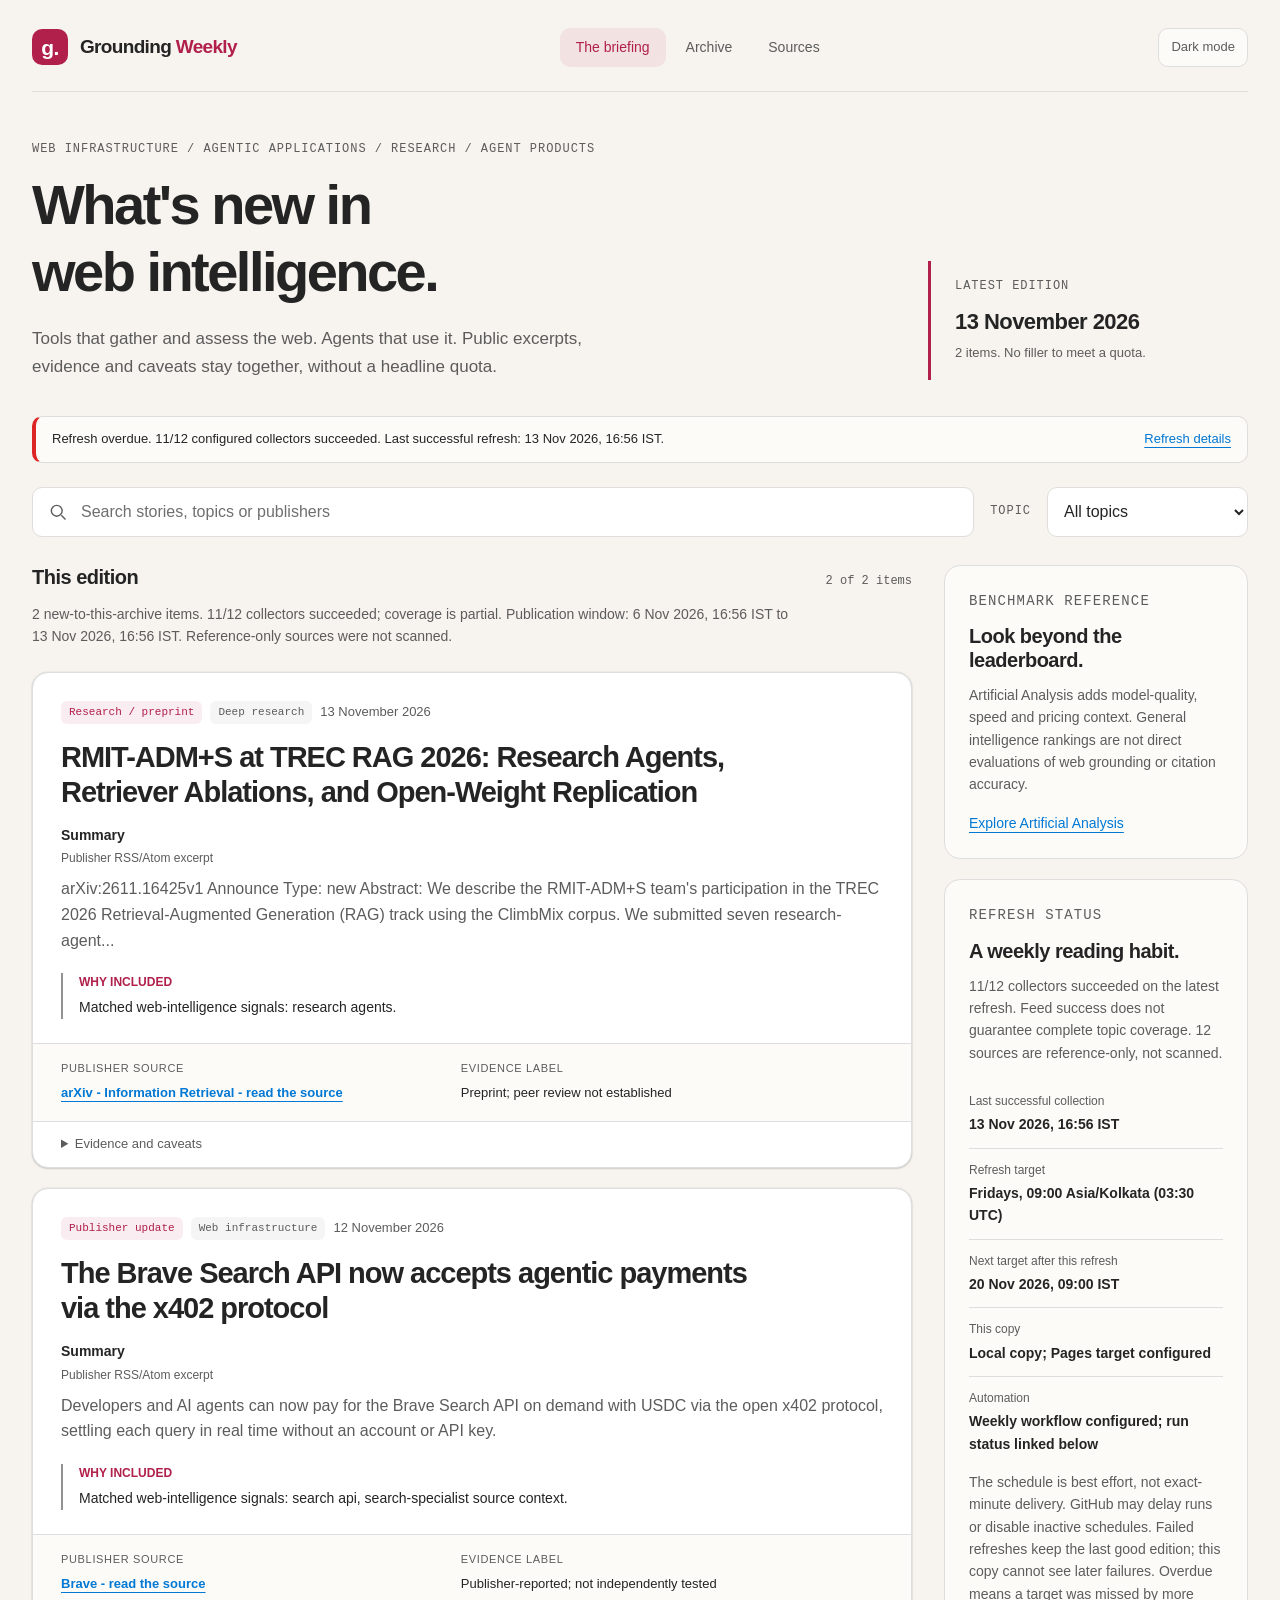
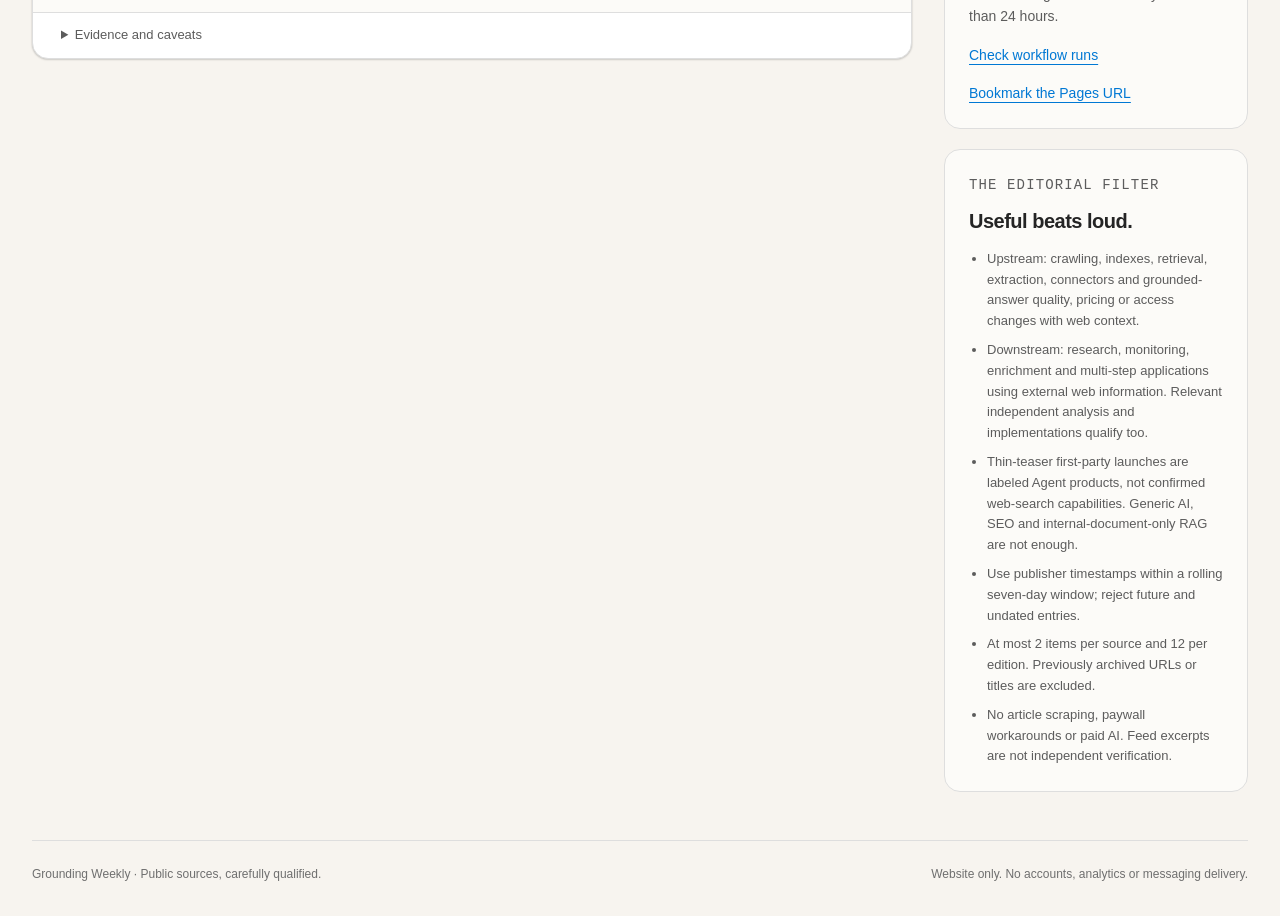
==== commit 0af4bbef: "Refresh Grounding Weekly public sources Co-authored-by: Copilot App <223556219+Copilot@users.noreply" ====
--- a/site/index.html
+++ b/site/index.html
@@ -358,7 +358,7 @@
       <details class="story-notes"><summary>Evidence and caveats</summary><p data-field="caveat"></p></details>
     </article>
   </template>
-  <script id="briefing-data" type="application/json">{"schemaVersion":2,"currentEditionId":"2026-11-06","lastSuccessfulRefresh":"2026-11-06T11:23:12Z","editions":[{"id":"2026-11-06","date":"2026-11-06","name":"Weekly briefing - 2026-11-06","origin":"collected","outcome":"stories","refreshedAt":"2026-11-06T11:23:12Z","windowStart":"2026-10-30T11:23:10Z","windowEnd":"2026-11-06T11:23:10Z","coverage":[{"sourceId":"openai","checkedAt":"2026-11-06T11:23:10Z","status":"ok","entries":1366,"eligible":0,"selected":0,"rejected":{"offTopic":23,"outsideWindow":1343},"bytes":831593,"message":"Public feed retrieved and parsed."},{"sourceId":"google","checkedAt":"2026-11-06T11:23:10Z","status":"ok","entries":20,"eligible":0,"selected":0,"rejected":{"offTopic":6,"outsideWindow":14},"bytes":483749,"message":"Public feed retrieved and parsed."},{"sourceId":"microsoft","checkedAt":"2026-11-06T11:23:10Z","status":"blocked","entries":0,"eligible":0,"selected":0,"rejected":{},"message":"Disallowed by the publisher's robots.txt."},{"sourceId":"brave","checkedAt":"2026-11-06T11:23:10Z","status":"ok","entries":10,"eligible":0,"selected":0,"rejected":{"outsideWindow":10},"bytes":169860,"message":"Public feed retrieved and parsed."},{"sourceId":"simon-willison","checkedAt":"2026-11-06T11:23:10Z","status":"ok","entries":30,"eligible":0,"selected":0,"rejected":{"offTopic":15,"outsideWindow":15},"bytes":119092,"message":"Public feed retrieved and parsed."},{"sourceId":"one-useful-thing","checkedAt":"2026-11-06T11:23:10Z","status":"ok","entries":20,"eligible":0,"selected":0,"rejected":{"outsideWindow":20},"bytes":922268,"message":"Public feed retrieved and parsed."},{"sourceId":"ahead-of-ai","checkedAt":"2026-11-06T11:23:10Z","status":"ok","entries":20,"eligible":0,"selected":0,"rejected":{"outsideWindow":20},"bytes":2586891,"message":"Public feed retrieved and parsed."},{"sourceId":"interconnects","checkedAt":"2026-11-06T11:23:11Z","status":"ok","entries":20,"eligible":0,"selected":0,"rejected":{"offTopic":2,"outsideWindow":18},"bytes":536043,"message":"Public feed retrieved and parsed."},{"sourceId":"latent-space","checkedAt":"2026-11-06T11:23:11Z","status":"ok","entries":20,"eligible":0,"selected":0,"rejected":{"offTopic":8,"outsideWindow":12},"bytes":1258803,"message":"Public feed retrieved and parsed."},{"sourceId":"towards-ai","checkedAt":"2026-11-06T11:23:11Z","status":"ok","entries":10,"eligible":1,"selected":1,"rejected":{"offTopic":9},"bytes":144999,"message":"Public feed retrieved and parsed."},{"sourceId":"data-science-collective","checkedAt":"2026-11-06T11:23:11Z","status":"ok","entries":10,"eligible":1,"selected":1,"rejected":{"offTopic":9},"bytes":141388,"message":"Public feed retrieved and parsed."},{"sourceId":"arxiv-ir","checkedAt":"2026-11-06T11:23:11Z","status":"ok","entries":35,"eligible":0,"selected":0,"rejected":{"offTopic":10,"notNewPreprint":25},"bytes":74788,"message":"Public feed retrieved and parsed.","robotsNote":"No robots.txt published (HTTP 404/410)."}],"items":[{"id":"b84eb5a86ec43ee3","sourceId":"towards-ai","kind":"Analysis / discovery","topic":"Web grounding","publishedAt":"2026-11-06T07:50:59Z","title":"Jev as a Quiet Layer Before the LLM: Building a Prompt-Aware Model Router","excerpt":"Not every prompt needs the same LLM. A greeting does not need a 120B reasoning model, and a question about today’s exchange rate is useless without web search. In this post I build a small model router where an AI...","excerptLabel":"Publisher excerpt","matchedTerms":["web search"],"evidence":"Publisher excerpt; follow the original evidence","url":"https://pub.towardsai.net/jev-as-a-quiet-layer-before-the-llm-building-a-prompt-aware-model-router-99d33aeb0f3c","caveat":"Publication time comes from the feed, not an independent article-date check. Automatic keyword selection can miss relevant items or include marginal ones. Short excerpts omit context; read the source."},{"id":"6dacfd0f0f411e37","sourceId":"data-science-collective","kind":"Analysis / discovery","topic":"Agentic search","publishedAt":"2026-11-05T17:54:10Z","title":"What is Agentic Search?","excerpt":"And why a 4-search loop costs about 5 times one search Originally published in The AI Engineer . Agentic search is a model searching in a loop: it writes a query, reads the results and picks its next move, whether...","excerptLabel":"Publisher excerpt","matchedTerms":["agentic search"],"evidence":"Publisher excerpt; follow the original evidence","url":"https://medium.com/data-science-collective/what-is-agentic-search-f6aa38d97c0b","caveat":"Publication time comes from the feed, not an independent article-date check. Automatic keyword selection can miss relevant items or include marginal ones. Short excerpts omit context; read the source."}]},{"id":"2026-10-30","date":"2026-10-30","name":"Weekly briefing - 2026-10-30","origin":"collected","outcome":"stories","refreshedAt":"2026-10-30T10:23:11Z","windowStart":"2026-10-23T10:23:10Z","windowEnd":"2026-10-30T10:23:10Z","coverage":[{"sourceId":"openai","checkedAt":"2026-10-30T10:23:10Z","status":"ok","entries":1337,"eligible":0,"selected":0,"rejected":{"offTopic":17,"outsideWindow":1320},"bytes":814291,"message":"Public feed retrieved and parsed."},{"sourceId":"google","checkedAt":"2026-10-30T10:23:10Z","status":"ok","entries":20,"eligible":0,"selected":0,"rejected":{"offTopic":3,"outsideWindow":17},"bytes":461925,"message":"Public feed retrieved and parsed."},{"sourceId":"microsoft","checkedAt":"2026-10-30T10:23:10Z","status":"ok","entries":10,"eligible":0,"selected":0,"rejected":{"offTopic":2,"outsideWindow":8},"bytes":197675,"message":"Public feed retrieved and parsed."},{"sourceId":"brave","checkedAt":"2026-10-30T10:23:10Z","status":"ok","entries":10,"eligible":0,"selected":0,"rejected":{"outsideWindow":10},"bytes":169860,"message":"Public feed retrieved and parsed."},{"sourceId":"simon-willison","checkedAt":"2026-10-30T10:23:10Z","status":"ok","entries":30,"eligible":0,"selected":0,"rejected":{"offTopic":15,"outsideWindow":15},"bytes":138494,"message":"Public feed retrieved and parsed."},{"sourceId":"one-useful-thing","checkedAt":"2026-10-30T10:23:10Z","status":"ok","entries":20,"eligible":0,"selected":0,"rejected":{"outsideWindow":20},"bytes":922268,"message":"Public feed retrieved and parsed."},{"sourceId":"ahead-of-ai","checkedAt":"2026-10-30T10:23:10Z","status":"ok","entries":20,"eligible":0,"selected":0,"rejected":{"offTopic":1,"outsideWindow":19},"bytes":2585695,"message":"Public feed retrieved and parsed."},{"sourceId":"interconnects","checkedAt":"2026-10-30T10:23:10Z","status":"ok","entries":20,"eligible":0,"selected":0,"rejected":{"offTopic":2,"outsideWindow":18},"bytes":547581,"message":"Public feed retrieved and parsed."},{"sourceId":"latent-space","checkedAt":"2026-10-30T10:23:11Z","status":"ok","entries":20,"eligible":0,"selected":0,"rejected":{"offTopic":11,"outsideWindow":9},"bytes":1317988,"message":"Public feed retrieved and parsed."},{"sourceId":"towards-ai","checkedAt":"2026-10-30T10:23:11Z","status":"ok","entries":10,"eligible":0,"selected":0,"rejected":{"offTopic":10},"bytes":142391,"message":"Public feed retrieved and parsed."},{"sourceId":"data-science-collective","checkedAt":"2026-10-30T10:23:11Z","status":"ok","entries":10,"eligible":0,"selected":0,"rejected":{"offTopic":10},"bytes":92727,"message":"Public feed retrieved and parsed."},{"sourceId":"arxiv-ir","checkedAt":"2026-10-30T10:23:11Z","status":"ok","entries":59,"eligible":2,"selected":2,"rejected":{"offTopic":25,"notNewPreprint":32},"bytes":135680,"message":"Public feed retrieved and parsed.","robotsNote":"No robots.txt published (HTTP 404/410)."}],"items":[{"id":"c0e9702a1741e2fc","sourceId":"arxiv-ir","kind":"Research / preprint","topic":"Web grounding","publishedAt":"2026-10-30T04:00:00Z","title":"GistRank: Gist-Compressed Listwise Ranking with Large Language Models","excerpt":"arXiv:2610.39610v1 Announce Type: new Abstract: Large language models (LLMs) have become a powerful tool for listwise relevance ranking, which can improve web search by comparing retrieved passages jointly. However...","excerptLabel":"Publisher excerpt","matchedTerms":["web search"],"evidence":"Preprint; peer review not established","url":"https://arxiv.org/abs/2610.39610","caveat":"Publication time comes from the feed, not an independent article-date check. Automatic keyword selection can miss relevant items or include marginal ones. Short excerpts omit context; read the source. A preprint is research, not a verified product capability or a claim of peer review."},{"id":"d8d869e2b1685672","sourceId":"arxiv-ir","kind":"Research / preprint","topic":"Evaluation","publishedAt":"2026-10-30T04:00:00Z","title":"A Sequential Decision Framework for Evaluating LLM-Guided Search","excerpt":"arXiv:2610.39231v1 Announce Type: new Abstract: Recent systems applying retrieval-augmented generation (RAG) and \"deep research\" iteratively generate queries, retrieve documents, and examine their contents, using the...","excerptLabel":"Publisher excerpt","matchedTerms":["deep research","evaluating"],"evidence":"Preprint; peer review not established","url":"https://arxiv.org/abs/2610.39231","caveat":"Publication time comes from the feed, not an independent article-date check. Automatic keyword selection can miss relevant items or include marginal ones. Short excerpts omit context; read the source. A preprint is research, not a verified product capability or a claim of peer review."}]},{"id":"2026-10-23","date":"2026-10-23","name":"Weekly briefing - 2026-10-23","origin":"collected","outcome":"stories","refreshedAt":"2026-10-23T08:47:29Z","windowStart":"2026-10-16T08:47:26Z","windowEnd":"2026-10-23T08:47:26Z","coverage":[{"sourceId":"openai","checkedAt":"2026-10-23T08:47:26Z","status":"ok","entries":1316,"eligible":0,"selected":0,"rejected":{"offTopic":18,"outsideWindow":1298},"bytes":801758,"message":"Public feed retrieved and parsed."},{"sourceId":"google","checkedAt":"2026-10-23T08:47:26Z","status":"ok","entries":20,"eligible":0,"selected":0,"rejected":{"offTopic":9,"outsideWindow":11},"bytes":483177,"message":"Public feed retrieved and parsed."},{"sourceId":"microsoft","checkedAt":"2026-10-23T08:47:26Z","status":"ok","entries":10,"eligible":0,"selected":0,"rejected":{"offTopic":3,"outsideWindow":7},"bytes":215575,"message":"Public feed retrieved and parsed."},{"sourceId":"brave","checkedAt":"2026-10-23T08:47:26Z","status":"ok","entries":10,"eligible":0,"selected":0,"rejected":{"outsideWindow":10},"bytes":169860,"message":"Public feed retrieved and parsed."},{"sourceId":"simon-willison","checkedAt":"2026-10-23T08:47:27Z","status":"ok","entries":30,"eligible":0,"selected":0,"rejected":{"offTopic":13,"outsideWindow":17},"bytes":133227,"message":"Public feed retrieved and parsed."},{"sourceId":"one-useful-thing","checkedAt":"2026-10-23T08:47:27Z","status":"ok","entries":20,"eligible":0,"selected":0,"rejected":{"offTopic":1,"outsideWindow":19},"bytes":921356,"message":"Public feed retrieved and parsed."},{"sourceId":"ahead-of-ai","checkedAt":"2026-10-23T08:47:27Z","status":"ok","entries":20,"eligible":0,"selected":0,"rejected":{"outsideWindow":20},"bytes":2709355,"message":"Public feed retrieved and parsed."},{"sourceId":"interconnects","checkedAt":"2026-10-23T08:47:27Z","status":"ok","entries":20,"eligible":0,"selected":0,"rejected":{"offTopic":2,"outsideWindow":18},"bytes":556480,"message":"Public feed retrieved and parsed."},{"sourceId":"latent-space","checkedAt":"2026-10-23T08:47:28Z","status":"ok","entries":20,"eligible":0,"selected":0,"rejected":{"offTopic":9,"outsideWindow":11},"bytes":1032266,"message":"Public feed retrieved and parsed."},{"sourceId":"towards-ai","checkedAt":"2026-10-23T08:47:28Z","status":"ok","entries":10,"eligible":0,"selected":0,"rejected":{"offTopic":10},"bytes":112243,"message":"Public feed retrieved and parsed."},{"sourceId":"data-science-collective","checkedAt":"2026-10-23T08:47:28Z","status":"ok","entries":10,"eligible":0,"selected":0,"rejected":{"offTopic":10},"bytes":41031,"message":"Public feed retrieved and parsed."},{"sourceId":"arxiv-ir","checkedAt":"2026-10-23T08:47:28Z","status":"ok","entries":33,"eligible":1,"selected":1,"rejected":{"offTopic":17,"notNewPreprint":15},"bytes":74254,"message":"Public feed retrieved and parsed.","robotsNote":"No robots.txt published (HTTP 404/410)."}],"items":[{"id":"d26e59a1cb2b6340","sourceId":"arxiv-ir","kind":"Research / preprint","topic":"Evaluation","publishedAt":"2026-10-23T04:00:00Z","title":"Deep Search in Real-World Web Environments","excerpt":"arXiv:2610.30181v1 Announce Type: new Abstract: Despite substantial progress in Deep Search agents, their ability to conduct end-to-end research in real-world open Web environments remains insufficiently evaluated....","excerptLabel":"Publisher excerpt","matchedTerms":["agents","evaluated","open web","research"],"evidence":"Preprint; peer review not established","url":"https://arxiv.org/abs/2610.30181","caveat":"Publication time comes from the feed, not an independent article-date check. Automatic keyword selection can miss relevant items or include marginal ones. Short excerpts omit context; read the source. A preprint is research, not a verified product capability or a claim of peer review."}]},{"id":"2026-10-16","date":"2026-10-16","name":"Weekly briefing - 2026-10-16","origin":"collected","outcome":"stories","refreshedAt":"2026-10-16T08:27:00Z","windowStart":"2026-10-09T08:26:53Z","windowEnd":"2026-10-16T08:26:53Z","coverage":[{"sourceId":"openai","checkedAt":"2026-10-16T08:26:53Z","status":"ok","entries":1296,"eligible":0,"selected":0,"rejected":{"offTopic":9,"outsideWindow":1287},"bytes":789701,"message":"Public feed retrieved and parsed."},{"sourceId":"google","checkedAt":"2026-10-16T08:26:53Z","status":"ok","entries":20,"eligible":0,"selected":0,"rejected":{"offTopic":4,"outsideWindow":16},"bytes":519351,"message":"Public feed retrieved and parsed."},{"sourceId":"microsoft","checkedAt":"2026-10-16T08:26:53Z","status":"ok","entries":10,"eligible":0,"selected":0,"rejected":{"offTopic":4,"outsideWindow":6},"bytes":228346,"message":"Public feed retrieved and parsed."},{"sourceId":"brave","checkedAt":"2026-10-16T08:26:53Z","status":"ok","entries":10,"eligible":0,"selected":0,"rejected":{"offTopic":1,"outsideWindow":9},"bytes":169860,"message":"Public feed retrieved and parsed."},{"sourceId":"simon-willison","checkedAt":"2026-10-16T08:26:54Z","status":"ok","entries":30,"eligible":0,"selected":0,"rejected":{"offTopic":19,"outsideWindow":11},"bytes":105241,"message":"Public feed retrieved and parsed."},{"sourceId":"one-useful-thing","checkedAt":"2026-10-16T08:26:54Z","status":"ok","entries":20,"eligible":0,"selected":0,"rejected":{"outsideWindow":20},"bytes":907151,"message":"Public feed retrieved and parsed."},{"sourceId":"ahead-of-ai","checkedAt":"2026-10-16T08:26:54Z","status":"ok","entries":20,"eligible":0,"selected":0,"rejected":{"outsideWindow":20},"bytes":2704963,"message":"Public feed retrieved and parsed."},{"sourceId":"interconnects","checkedAt":"2026-10-16T08:26:54Z","status":"ok","entries":20,"eligible":0,"selected":0,"rejected":{"offTopic":1,"outsideWindow":19},"bytes":529494,"message":"Public feed retrieved and parsed."},{"sourceId":"latent-space","checkedAt":"2026-10-16T08:26:54Z","status":"ok","entries":20,"eligible":0,"selected":0,"rejected":{"offTopic":12,"outsideWindow":8},"bytes":908927,"message":"Public feed retrieved and parsed."},{"sourceId":"towards-ai","checkedAt":"2026-10-16T08:26:54Z","status":"ok","entries":10,"eligible":0,"selected":0,"rejected":{"offTopic":10},"bytes":123277,"message":"Public feed retrieved and parsed."},{"sourceId":"data-science-collective","checkedAt":"2026-10-16T08:26:54Z","status":"ok","entries":10,"eligible":0,"selected":0,"rejected":{"offTopic":10},"bytes":111740,"message":"Public feed retrieved and parsed."},{"sourceId":"arxiv-ir","checkedAt":"2026-10-16T08:26:54Z","status":"ok","entries":26,"eligible":1,"selected":1,"rejected":{"offTopic":7,"notNewPreprint":18},"bytes":54567,"message":"Public feed retrieved and parsed.","robotsNote":"No robots.txt published (HTTP 404/410)."}],"items":[{"id":"1ae3fb2fd97d32c3","sourceId":"arxiv-ir","kind":"Research / preprint","topic":"Agentic search","publishedAt":"2026-10-16T04:00:00Z","title":"Information-Gain Calibrated On-Policy Distillation for Deep Search Agents","excerpt":"arXiv:2610.20664v1 Announce Type: new Abstract: On-policy distillation (OPD) has recently emerged as a promising approach for transferring the capabilities of large agents to compact students. In deep search, where...","excerptLabel":"Publisher excerpt","matchedTerms":["search agents"],"evidence":"Preprint; peer review not established","url":"https://arxiv.org/abs/2610.20664","caveat":"Publication time comes from the feed, not an independent article-date check. Automatic keyword selection can miss relevant items or include marginal ones. Short excerpts omit context; read the source. A preprint is research, not a verified product capability or a claim of peer review."}]},{"id":"2026-10-09","date":"2026-10-09","name":"Weekly briefing - 2026-10-09","origin":"collected","outcome":"stories","refreshedAt":"2026-10-09T10:51:14Z","windowStart":"2026-10-02T10:51:12Z","windowEnd":"2026-10-09T10:51:12Z","coverage":[{"sourceId":"openai","checkedAt":"2026-10-09T10:51:12Z","status":"ok","entries":1259,"eligible":0,"selected":0,"rejected":{"offTopic":15,"outsideWindow":1244},"bytes":767810,"message":"Public feed retrieved and parsed."},{"sourceId":"google","checkedAt":"2026-10-09T10:51:12Z","status":"ok","entries":20,"eligible":0,"selected":0,"rejected":{"offTopic":2,"outsideWindow":18},"bytes":595497,"message":"Public feed retrieved and parsed."},{"sourceId":"microsoft","checkedAt":"2026-10-09T10:51:12Z","status":"ok","entries":10,"eligible":0,"selected":0,"rejected":{"offTopic":2,"outsideWindow":8},"bytes":249590,"message":"Public feed retrieved and parsed."},{"sourceId":"brave","checkedAt":"2026-10-09T10:51:12Z","status":"ok","entries":10,"eligible":0,"selected":0,"rejected":{"outsideWindow":10},"bytes":146694,"message":"Public feed retrieved and parsed."},{"sourceId":"simon-willison","checkedAt":"2026-10-09T10:51:13Z","status":"ok","entries":30,"eligible":0,"selected":0,"rejected":{"offTopic":22,"outsideWindow":8},"bytes":79859,"message":"Public feed retrieved and parsed."},{"sourceId":"one-useful-thing","checkedAt":"2026-10-09T10:51:13Z","status":"ok","entries":20,"eligible":0,"selected":0,"rejected":{"outsideWindow":20},"bytes":907151,"message":"Public feed retrieved and parsed."},{"sourceId":"ahead-of-ai","checkedAt":"2026-10-09T10:51:13Z","status":"ok","entries":20,"eligible":0,"selected":0,"rejected":{"outsideWindow":20},"bytes":2704963,"message":"Public feed retrieved and parsed."},{"sourceId":"interconnects","checkedAt":"2026-10-09T10:51:13Z","status":"ok","entries":20,"eligible":0,"selected":0,"rejected":{"offTopic":1,"outsideWindow":19},"bytes":541942,"message":"Public feed retrieved and parsed."},{"sourceId":"latent-space","checkedAt":"2026-10-09T10:51:13Z","status":"ok","entries":20,"eligible":0,"selected":0,"rejected":{"offTopic":8,"outsideWindow":12},"bytes":1309793,"message":"Public feed retrieved and parsed."},{"sourceId":"towards-ai","checkedAt":"2026-10-09T10:51:13Z","status":"ok","entries":10,"eligible":1,"selected":1,"rejected":{"offTopic":9},"bytes":143848,"message":"Public feed retrieved and parsed."},{"sourceId":"data-science-collective","checkedAt":"2026-10-09T10:51:13Z","status":"ok","entries":10,"eligible":1,"selected":1,"rejected":{"offTopic":9},"bytes":71260,"message":"Public feed retrieved and parsed."},{"sourceId":"arxiv-ir","checkedAt":"2026-10-09T10:51:13Z","status":"ok","entries":28,"eligible":0,"selected":0,"rejected":{"offTopic":11,"notNewPreprint":17},"bytes":59844,"message":"Public feed retrieved and parsed.","robotsNote":"No robots.txt published (HTTP 404/410)."}],"items":[{"id":"3b7fc123f06117cf","sourceId":"towards-ai","kind":"Analysis / discovery","topic":"Web infrastructure","publishedAt":"2026-10-08T17:01:04Z","title":"We Connected a WordPress Site to AI Agents Through MCP. Here’s What We Had to Fix","excerpt":"More than 40% of all websites run on WordPress, according to W3Techs [1]. Over the past year, those sites gained a standard way to work with AI agents. WordPress 6.9 introduced the Abilities API, WordPress 7.0 added...","excerptLabel":"Publisher excerpt","matchedTerms":["mcp","websites"],"evidence":"Publisher excerpt; follow the original evidence","url":"https://pub.towardsai.net/we-connected-a-wordpress-site-to-ai-agents-through-mcp-heres-what-we-had-to-fix-c1bdca1918f9","caveat":"Publication time comes from the feed, not an independent article-date check. Automatic keyword selection can miss relevant items or include marginal ones. Short excerpts omit context; read the source."},{"id":"d678ac3f444ba905","sourceId":"data-science-collective","kind":"Analysis / discovery","topic":"Evaluation","publishedAt":"2026-10-06T14:11:34Z","title":"I Gave an AI Agent Control of an Online Store. What It Did Should Worry Every Business Owner","excerpt":"I didn’t run this test myself. I went looking for who had — and the actual data is more specific and more useful than a one-off experiment would have been. A year-long benchmark called E-Commerce Bench recently did...","excerptLabel":"Publisher excerpt","matchedTerms":["benchmark","online store"],"evidence":"Publisher excerpt; follow the original evidence","url":"https://medium.com/data-science-collective/i-gave-an-ai-agent-control-of-an-online-store-what-it-did-should-worry-every-business-owner-b1ae4ac1a8fb","caveat":"Publication time comes from the feed, not an independent article-date check. Automatic keyword selection can miss relevant items or include marginal ones. Short excerpts omit context; read the source."}]},{"id":"2026-10-02","date":"2026-10-02","name":"Weekly briefing - 2026-10-02","origin":"collected","outcome":"quiet","refreshedAt":"2026-10-02T10:00:08Z","windowStart":"2026-09-25T10:00:01Z","windowEnd":"2026-10-02T10:00:01Z","coverage":[{"sourceId":"openai","checkedAt":"2026-10-02T10:00:02Z","status":"ok","entries":1243,"eligible":0,"selected":0,"rejected":{"offTopic":13,"alreadyArchived":1,"outsideWindow":1229},"bytes":758460,"message":"Public feed retrieved and parsed."},{"sourceId":"google","checkedAt":"2026-10-02T10:00:02Z","status":"ok","entries":20,"eligible":0,"selected":0,"rejected":{"offTopic":4,"outsideWindow":16},"bytes":538152,"message":"Public feed retrieved and parsed."},{"sourceId":"microsoft","checkedAt":"2026-10-02T10:00:02Z","status":"ok","entries":10,"eligible":0,"selected":0,"rejected":{"offTopic":4,"outsideWindow":6},"bytes":226970,"message":"Public feed retrieved and parsed."},{"sourceId":"brave","checkedAt":"2026-10-02T10:00:02Z","status":"ok","entries":10,"eligible":0,"selected":0,"rejected":{"outsideWindow":10},"bytes":146694,"message":"Public feed retrieved and parsed."},{"sourceId":"simon-willison","checkedAt":"2026-10-02T10:00:02Z","status":"ok","entries":30,"eligible":0,"selected":0,"rejected":{"offTopic":14,"outsideWindow":16},"bytes":166610,"message":"Public feed retrieved and parsed."},{"sourceId":"one-useful-thing","checkedAt":"2026-10-02T10:00:02Z","status":"ok","entries":20,"eligible":0,"selected":0,"rejected":{"offTopic":1,"outsideWindow":19},"bytes":911449,"message":"Public feed retrieved and parsed."},{"sourceId":"ahead-of-ai","checkedAt":"2026-10-02T10:00:02Z","status":"ok","entries":20,"eligible":0,"selected":0,"rejected":{"offTopic":1,"outsideWindow":19},"bytes":2707555,"message":"Public feed retrieved and parsed."},{"sourceId":"interconnects","checkedAt":"2026-10-02T10:00:02Z","status":"ok","entries":20,"eligible":0,"selected":0,"rejected":{"outsideWindow":20},"bytes":539653,"message":"Public feed retrieved and parsed."},{"sourceId":"latent-space","checkedAt":"2026-10-02T10:00:02Z","status":"ok","entries":20,"eligible":0,"selected":0,"rejected":{"offTopic":9,"outsideWindow":11},"bytes":1349457,"message":"Public feed retrieved and parsed."},{"sourceId":"towards-ai","checkedAt":"2026-10-02T10:00:02Z","status":"ok","entries":10,"eligible":0,"selected":0,"rejected":{"offTopic":10},"bytes":93828,"message":"Public feed retrieved and parsed."},{"sourceId":"data-science-collective","checkedAt":"2026-10-02T10:00:02Z","status":"ok","entries":10,"eligible":0,"selected":0,"rejected":{"offTopic":6,"outsideWindow":4},"bytes":68652,"message":"Public feed retrieved and parsed."},{"sourceId":"arxiv-ir","checkedAt":"2026-10-02T10:00:03Z","status":"ok","entries":24,"eligible":0,"selected":0,"rejected":{"offTopic":12,"notNewPreprint":12},"bytes":51958,"message":"Public feed retrieved and parsed.","robotsNote":"No robots.txt published (HTTP 404/410)."}],"items":[]},{"id":"2026-09-30","date":"2026-09-30","name":"Weekly briefing - 2026-09-30","origin":"collected","outcome":"stories","refreshedAt":"2026-09-30T08:58:26Z","windowStart":"2026-09-23T03:28:51Z","windowEnd":"2026-09-30T08:58:14Z","coverage":[{"sourceId":"openai","checkedAt":"2026-09-30T08:58:14Z","status":"ok","entries":1238,"eligible":0,"selected":0,"rejected":{"offTopic":15,"alreadyArchived":1,"outsideWindow":1222},"bytes":755374,"message":"Public feed retrieved and parsed."},{"sourceId":"google","checkedAt":"2026-09-30T08:58:14Z","status":"failed","entries":0,"eligible":0,"selected":0,"rejected":{},"message":"TimeoutError: The read operation timed out"},{"sourceId":"microsoft","checkedAt":"2026-09-30T08:58:14Z","status":"ok","entries":10,"eligible":0,"selected":0,"rejected":{"offTopic":4,"outsideWindow":6},"bytes":227316,"message":"Public feed retrieved and parsed."},{"sourceId":"brave","checkedAt":"2026-09-30T08:58:14Z","status":"ok","entries":10,"eligible":0,"selected":0,"rejected":{"outsideWindow":10},"bytes":146694,"message":"Public feed retrieved and parsed."},{"sourceId":"simon-willison","checkedAt":"2026-09-30T08:58:14Z","status":"ok","entries":30,"eligible":0,"selected":0,"rejected":{"offTopic":18,"outsideWindow":12},"bytes":167176,"message":"Public feed retrieved and parsed."},{"sourceId":"one-useful-thing","checkedAt":"2026-09-30T08:58:14Z","status":"ok","entries":20,"eligible":0,"selected":0,"rejected":{"outsideWindow":20},"bytes":926908,"message":"Public feed retrieved and parsed."},{"sourceId":"ahead-of-ai","checkedAt":"2026-09-30T08:58:14Z","status":"ok","entries":20,"eligible":0,"selected":0,"rejected":{"offTopic":1,"outsideWindow":19},"bytes":2706431,"message":"Public feed retrieved and parsed."},{"sourceId":"interconnects","checkedAt":"2026-09-30T08:58:14Z","status":"ok","entries":20,"eligible":0,"selected":0,"rejected":{"outsideWindow":20},"bytes":539653,"message":"Public feed retrieved and parsed."},{"sourceId":"latent-space","checkedAt":"2026-09-30T08:58:14Z","status":"ok","entries":20,"eligible":0,"selected":0,"rejected":{"offTopic":10,"outsideWindow":10},"bytes":1369493,"message":"Public feed retrieved and parsed."},{"sourceId":"towards-ai","checkedAt":"2026-09-30T08:58:14Z","status":"ok","entries":10,"eligible":0,"selected":0,"rejected":{"offTopic":10},"bytes":174192,"message":"Public feed retrieved and parsed."},{"sourceId":"data-science-collective","checkedAt":"2026-09-30T08:58:14Z","status":"ok","entries":10,"eligible":0,"selected":0,"rejected":{"offTopic":6,"outsideWindow":4},"bytes":110856,"message":"Public feed retrieved and parsed."},{"sourceId":"arxiv-ir","checkedAt":"2026-09-30T08:58:15Z","status":"ok","entries":41,"eligible":0,"selected":0,"rejected":{"alreadyArchived":2,"offTopic":12,"notNewPreprint":27},"bytes":92126,"message":"Public feed retrieved and parsed.","robotsNote":"No robots.txt published (HTTP 404/410)."}],"items":[{"id":"fbf6c9160eee6d4c","sourceId":"arxiv-ir","kind":"Research / preprint","topic":"Agentic applications","publishedAt":"2026-09-30T04:00:00Z","title":"Structured Interaction, Visual Localization, and Robust Execution for Complex Web Tasks: A Technical Report on the WebRetriever Challenge","excerpt":"arXiv:2609.35904v1 Announce Type: new Abstract: This report presents the web agent system developed for the WebRetriever Challenge. The system follows a structuredinteraction- first strategy, using semantic webpage...","excerptLabel":"Publisher excerpt","matchedTerms":["agent","web tasks"],"evidence":"Preprint; peer review not established","url":"https://arxiv.org/abs/2609.35904","caveat":"Publication time comes from the feed, not an independent article-date check. Automatic keyword selection can miss relevant items or include marginal ones. Short excerpts omit context; read the source. A preprint is research, not a verified product capability or a claim of peer review."},{"id":"4e7caffd29ca672d","sourceId":"arxiv-ir","kind":"Research / preprint","topic":"Evaluation","publishedAt":"2026-09-30T04:00:00Z","title":"Socrates-RAG: Premise-Directed Inquiry against Coordinated Evidence Poisoning","excerpt":"arXiv:2609.35773v1 Announce Type: new Abstract: Retrieval-augmented generation (RAG) defenses typically decide how to filter or aggregate a fixed retrieved set. In open-corpus question answering, however, decisive...","excerptLabel":"Publisher excerpt","matchedTerms":["evidence poisoning","open-corpus","retrieval"],"evidence":"Preprint; peer review not established","url":"https://arxiv.org/abs/2609.35773","caveat":"Publication time comes from the feed, not an independent article-date check. Automatic keyword selection can miss relevant items or include marginal ones. Short excerpts omit context; read the source. A preprint is research, not a verified product capability or a claim of peer review."},{"id":"dec620cb7225d243","sourceId":"openai","kind":"Publisher update","topic":"Agent products","publishedAt":"2026-09-29T00:00:00Z","title":"Introducing dots","excerpt":"Dots by OpenAI are proactive assistants that can keep working across complex projects and everyday tasks. Learn how dots help you stay in control while work moves forward.","excerptLabel":"Publisher excerpt","matchedTerms":["introducing","proactive assistants"],"evidence":"Publisher-reported; not independently tested","url":"https://openai.com/index/introducing-dots","caveat":"Publication time comes from the feed, not an independent article-date check. Automatic keyword selection can miss relevant items or include marginal ones. Short excerpts omit context; read the source. Product availability and benchmark comparisons are vendor-reported, not independent verification. Included as an agent-product announcement; this excerpt does not establish web-search or grounding capabilities."}]},{"id":"2026-09-29","date":"2026-09-29","name":"The initial, qualified briefing","origin":"curated","outcome":"curated","refreshedAt":null,"windowStart":null,"windowEnd":null,"coverage":[],"items":[{"id":"exa-agent-ultra","sourceId":"exa","kind":"Qualified release","topic":"Deep research","publishedAt":"2026-09-25","title":"Exa introduces Agent Ultra for more exhaustive web research","excerpt":"Exa describes Ultra as its highest-effort research mode, coordinating agents across sources for list-building, entity enrichment and evidence-backed research. The announcement links to documentation and a playground.","excerptLabel":"Seed editorial note - 29 September 2026","matchedTerms":[],"evidence":"Vendor announcement; not independently tested","url":"https://exa.ai/blog/exa-agent-ultra","caveat":"The article's datePublished is 25 September 2026. Exa's WANDR, DeepSearchQA and other comparisons are vendor-reported, not independently proven superiority. The product was not exercised for this briefing."},{"id":"parallel-lovable","sourceId":"parallel","kind":"Available-capability watch","topic":"Web access","publishedAt":null,"title":"Parallel brings live-web capabilities into Lovable","excerpt":"Parallel says its Lovable connector supports web search, deep research, list enrichment and content extraction. Managed Lovable billing or a Parallel API key is required; this does not imply free usage.","excerptLabel":"Seed editorial note - 29 September 2026","matchedTerms":[],"evidence":"Date uncertain; not a new-launch claim","url":"https://parallel.ai/blog/lovable-parallel","caveat":"The blog index displayed 28 September while article JSON-LD stated 13 September 2026. Retained as an available-capability watch item, not a confirmed new launch this week. The integration was not independently tested."}]}],"site":{"title":"Grounding Weekly","url":"https://charanm86.github.io/grounding-weekly/","repository":"https://github.com/charanm86/grounding-weekly","workflow":"https://github.com/charanm86/grounding-weekly/actions/workflows/publish.yml","schedule":{"cron":"30 3 * * 5","timezone":"Asia/Kolkata","label":"Fridays, 09:00 Asia/Kolkata (03:30 UTC)","graceHours":24},"selection":{"windowDays":7,"maxPerSource":2,"maxItems":12},"audienceVerifiedAt":"2026-09-29"},"sources":[{"id":"openai","name":"OpenAI","kind":"Official","url":"https://openai.com/news/","feed":"https://openai.com/news/rss.xml","purpose":"Search tools, grounded answers and deep-research announcements."},{"id":"anthropic","name":"Anthropic","kind":"Official","url":"https://www.anthropic.com/news","purpose":"Claude web search, research capabilities and relevant tool changes.","referenceReason":"No verified publisher feed is configured. Consult the public news page."},{"id":"google","name":"Google Cloud AI","kind":"Official","url":"https://cloud.google.com/blog/products/ai-machine-learning","feed":"https://cloudblog.withgoogle.com/products/ai-machine-learning/rss/","purpose":"Gemini web grounding, search and agent-research features."},{"id":"microsoft","name":"Microsoft Azure","kind":"Official","url":"https://azure.microsoft.com/en-us/blog/","feed":"https://azure.microsoft.com/en-us/blog/feed/","purpose":"Public-web grounding and search-related platform changes."},{"id":"perplexity","name":"Perplexity","kind":"Official","url":"https://www.perplexity.ai/hub/blog","purpose":"Search, research and developer-facing answer-engine releases.","referenceReason":"No verified publisher feed is configured; this page is not scraped."},{"id":"xai","name":"xAI","kind":"Official","url":"https://x.ai/news","purpose":"Web search and research changes with a concrete grounding implication.","referenceReason":"No verified publisher feed is configured; this page is not scraped."},{"id":"exa","name":"Exa","kind":"Search specialist","url":"https://exa.ai/blog","purpose":"Search, extraction, web research and evidence-backed enrichment.","referenceReason":"No verified publisher feed is configured. The qualified September 29 seed remains in the archive."},{"id":"tavily","name":"Tavily","kind":"Search specialist","url":"https://blog.tavily.com/","purpose":"Agent-focused search, extraction and web-access capabilities.","referenceReason":"No verified publisher feed is configured; this page is not scraped."},{"id":"brave","name":"Brave","kind":"Search specialist","url":"https://brave.com/blog/","feed":"https://brave.com/blog/index.xml","purpose":"Search API and grounding changes; exclude unrelated browser news."},{"id":"parallel","name":"Parallel","kind":"Search specialist","url":"https://parallel.ai/blog","purpose":"Search, extraction, research tasks and integrations for agents.","referenceReason":"No verified publisher feed is configured. The seed integration has conflicting publication dates."},{"id":"linkup","name":"Linkup","kind":"Search specialist","url":"https://www.linkup.so/blog","purpose":"Web search, research and retrieval capabilities for AI applications.","referenceReason":"No verified publisher feed is configured; this page is not scraped."},{"id":"artificial-analysis","name":"Artificial Analysis","kind":"Analysis","url":"https://artificialanalysis.ai/","purpose":"Benchmark methodology, model quality, speed and cost context. General intelligence rankings are not direct grounding or citation evaluations.","referenceReason":"Benchmark reference, not an automated news collector."},{"id":"simon-willison","name":"Simon Willison","kind":"Analysis","url":"https://simonwillison.net/","feed":"https://simonwillison.net/atom/everything/","purpose":"Hands-on experiments, practical limitations and source-linked technical analysis."},{"id":"rundown","name":"The Rundown AI","kind":"Newsletter","url":"https://www.therundown.ai/","purpose":"Broad discovery of launches and tools, filtered back to web grounding and search.","audience":"Publisher reports 2,000,000+ newsletter readers.","referenceReason":"No verified publisher feed is configured; newsletter delivery is not used."},{"id":"tldr","name":"TLDR AI","kind":"Newsletter","url":"https://tldr.tech/ai","purpose":"Technical AI news, research and developer tools.","audience":"Publisher reports 1,100,000 AI-newsletter subscribers.","referenceReason":"No verified publisher feed is configured; newsletter delivery is not used."},{"id":"one-useful-thing","name":"One Useful Thing - Ethan Mollick","kind":"Substack","url":"https://www.oneusefulthing.org/","feed":"https://www.oneusefulthing.org/feed","purpose":"Experiments and interpretation of real-world AI and agent capabilities.","audience":"Public page displayed over 480,000 subscribers."},{"id":"ahead-of-ai","name":"Ahead of AI - Sebastian Raschka","kind":"Substack","url":"https://magazine.sebastianraschka.com/","feed":"https://magazine.sebastianraschka.com/feed","purpose":"Technical research explanations and practical implementation perspectives.","audience":"Public page displayed over 217,000 subscribers."},{"id":"interconnects","name":"Interconnects - Nathan Lambert","kind":"Substack","url":"https://www.interconnects.ai/","feed":"https://www.interconnects.ai/feed","purpose":"Model, reasoning and evaluation analysis, only when directly relevant to public-web search.","audience":"Public page displayed over 84,000 subscribers."},{"id":"latent-space","name":"Latent Space","kind":"Substack","url":"https://www.latent.space/","feed":"https://www.latent.space/feed","purpose":"AI engineering, agent systems and practitioner interviews.","audience":"Historical claim of 200,000+ subscriptions across channels, not a current newsletter-only count."},{"id":"the-batch","name":"The Batch - DeepLearning.AI","kind":"Newsletter","url":"https://www.deeplearning.ai/the-batch","purpose":"Research and industry curation. Subscriber count has not been verified.","referenceReason":"No verified publisher feed is configured; this page is not scraped."},{"id":"towards-ai","name":"Towards AI","kind":"Medium","url":"https://pub.towardsai.net/","feed":"https://pub.towardsai.net/feed","purpose":"Practical articles with a direct public-web grounding or agent-research connection.","audience":"Medium follower count has not been verified."},{"id":"data-science-collective","name":"Data Science Collective","kind":"Medium","url":"https://medium.com/data-science-collective","feed":"https://medium.com/feed/data-science-collective","purpose":"Practitioner perspectives; generic internal-document RAG is outside the scope.","audience":"Medium follower count has not been verified."},{"id":"arxiv-ir","name":"arXiv - Information Retrieval","kind":"Research","url":"https://arxiv.org/list/cs.IR/recent","feed":"https://rss.arxiv.org/rss/cs.IR","purpose":"New preprints, labeled as research rather than established product capabilities."},{"id":"hf-papers","name":"Hugging Face Papers","kind":"Research","url":"https://huggingface.co/papers","purpose":"Discover papers and implementations; trending status is not evidence of research quality.","referenceReason":"Reference-only discovery page. No unofficial feed or scraping service is used."}]}</script>
+  <script id="briefing-data" type="application/json">{"schemaVersion":2,"currentEditionId":"2026-11-13","lastSuccessfulRefresh":"2026-11-13T11:26:44Z","editions":[{"id":"2026-11-13","date":"2026-11-13","name":"Weekly briefing - 2026-11-13","origin":"collected","outcome":"stories","refreshedAt":"2026-11-13T11:26:44Z","windowStart":"2026-11-06T11:26:43Z","windowEnd":"2026-11-13T11:26:43Z","coverage":[{"sourceId":"openai","checkedAt":"2026-11-13T11:26:43Z","status":"ok","entries":1385,"eligible":0,"selected":0,"rejected":{"offTopic":17,"outsideWindow":1368},"bytes":843067,"message":"Public feed retrieved and parsed."},{"sourceId":"google","checkedAt":"2026-11-13T11:26:43Z","status":"ok","entries":20,"eligible":0,"selected":0,"rejected":{"offTopic":6,"outsideWindow":14},"bytes":502631,"message":"Public feed retrieved and parsed."},{"sourceId":"microsoft","checkedAt":"2026-11-13T11:26:43Z","status":"blocked","entries":0,"eligible":0,"selected":0,"rejected":{},"message":"Disallowed by the publisher's robots.txt."},{"sourceId":"brave","checkedAt":"2026-11-13T11:26:43Z","status":"ok","entries":10,"eligible":1,"selected":1,"rejected":{"offTopic":2,"outsideWindow":7},"bytes":151084,"message":"Public feed retrieved and parsed."},{"sourceId":"simon-willison","checkedAt":"2026-11-13T11:26:43Z","status":"ok","entries":30,"eligible":0,"selected":0,"rejected":{"offTopic":18,"outsideWindow":12},"bytes":127438,"message":"Public feed retrieved and parsed."},{"sourceId":"one-useful-thing","checkedAt":"2026-11-13T11:26:43Z","status":"ok","entries":20,"eligible":0,"selected":0,"rejected":{"offTopic":1,"outsideWindow":19},"bytes":921345,"message":"Public feed retrieved and parsed."},{"sourceId":"ahead-of-ai","checkedAt":"2026-11-13T11:26:43Z","status":"ok","entries":20,"eligible":0,"selected":0,"rejected":{"outsideWindow":20},"bytes":2587333,"message":"Public feed retrieved and parsed."},{"sourceId":"interconnects","checkedAt":"2026-11-13T11:26:43Z","status":"ok","entries":20,"eligible":0,"selected":0,"rejected":{"outsideWindow":20},"bytes":536043,"message":"Public feed retrieved and parsed."},{"sourceId":"latent-space","checkedAt":"2026-11-13T11:26:44Z","status":"ok","entries":20,"eligible":0,"selected":0,"rejected":{"offTopic":14,"outsideWindow":6},"bytes":1105264,"message":"Public feed retrieved and parsed."},{"sourceId":"towards-ai","checkedAt":"2026-11-13T11:26:44Z","status":"ok","entries":10,"eligible":0,"selected":0,"rejected":{"offTopic":10},"bytes":115968,"message":"Public feed retrieved and parsed."},{"sourceId":"data-science-collective","checkedAt":"2026-11-13T11:26:44Z","status":"ok","entries":10,"eligible":0,"selected":0,"rejected":{"offTopic":10},"bytes":132734,"message":"Public feed retrieved and parsed."},{"sourceId":"arxiv-ir","checkedAt":"2026-11-13T11:26:44Z","status":"ok","entries":41,"eligible":1,"selected":1,"rejected":{"offTopic":16,"notNewPreprint":24},"bytes":90106,"message":"Public feed retrieved and parsed.","robotsNote":"No robots.txt published (HTTP 404/410)."}],"items":[{"id":"36085d0b91c85fec","sourceId":"arxiv-ir","kind":"Research / preprint","topic":"Deep research","publishedAt":"2026-11-13T05:00:00Z","title":"RMIT-ADM+S at TREC RAG 2026: Research Agents, Retriever Ablations, and Open-Weight Replication","excerpt":"arXiv:2611.16425v1 Announce Type: new Abstract: We describe the RMIT-ADM+S team's participation in the TREC 2026 Retrieval-Augmented Generation (RAG) track using the ClimbMix corpus. We submitted seven research-agent...","excerptLabel":"Publisher excerpt","matchedTerms":["research agents"],"evidence":"Preprint; peer review not established","url":"https://arxiv.org/abs/2611.16425","caveat":"Publication time comes from the feed, not an independent article-date check. Automatic keyword selection can miss relevant items or include marginal ones. Short excerpts omit context; read the source. A preprint is research, not a verified product capability or a claim of peer review."},{"id":"e6def82bba9edd45","sourceId":"brave","kind":"Publisher update","topic":"Web infrastructure","publishedAt":"2026-11-12T00:00:00Z","title":"The Brave Search API now accepts agentic payments via the x402 protocol","excerpt":"Developers and AI agents can now pay for the Brave Search API on demand with USDC via the open x402 protocol, settling each query in real time without an account or API key.","excerptLabel":"Publisher excerpt","matchedTerms":["search api","search-specialist source context"],"evidence":"Publisher-reported; not independently tested","url":"https://brave.com/blog/search-api-agentic-payments","caveat":"Publication time comes from the feed, not an independent article-date check. Automatic keyword selection can miss relevant items or include marginal ones. Short excerpts omit context; read the source. Product availability and benchmark comparisons are vendor-reported, not independent verification. Relevance uses the publisher's web-search specialization; agent use is not established by this excerpt."}]},{"id":"2026-11-06","date":"2026-11-06","name":"Weekly briefing - 2026-11-06","origin":"collected","outcome":"stories","refreshedAt":"2026-11-06T11:23:12Z","windowStart":"2026-10-30T11:23:10Z","windowEnd":"2026-11-06T11:23:10Z","coverage":[{"sourceId":"openai","checkedAt":"2026-11-06T11:23:10Z","status":"ok","entries":1366,"eligible":0,"selected":0,"rejected":{"offTopic":23,"outsideWindow":1343},"bytes":831593,"message":"Public feed retrieved and parsed."},{"sourceId":"google","checkedAt":"2026-11-06T11:23:10Z","status":"ok","entries":20,"eligible":0,"selected":0,"rejected":{"offTopic":6,"outsideWindow":14},"bytes":483749,"message":"Public feed retrieved and parsed."},{"sourceId":"microsoft","checkedAt":"2026-11-06T11:23:10Z","status":"blocked","entries":0,"eligible":0,"selected":0,"rejected":{},"message":"Disallowed by the publisher's robots.txt."},{"sourceId":"brave","checkedAt":"2026-11-06T11:23:10Z","status":"ok","entries":10,"eligible":0,"selected":0,"rejected":{"outsideWindow":10},"bytes":169860,"message":"Public feed retrieved and parsed."},{"sourceId":"simon-willison","checkedAt":"2026-11-06T11:23:10Z","status":"ok","entries":30,"eligible":0,"selected":0,"rejected":{"offTopic":15,"outsideWindow":15},"bytes":119092,"message":"Public feed retrieved and parsed."},{"sourceId":"one-useful-thing","checkedAt":"2026-11-06T11:23:10Z","status":"ok","entries":20,"eligible":0,"selected":0,"rejected":{"outsideWindow":20},"bytes":922268,"message":"Public feed retrieved and parsed."},{"sourceId":"ahead-of-ai","checkedAt":"2026-11-06T11:23:10Z","status":"ok","entries":20,"eligible":0,"selected":0,"rejected":{"outsideWindow":20},"bytes":2586891,"message":"Public feed retrieved and parsed."},{"sourceId":"interconnects","checkedAt":"2026-11-06T11:23:11Z","status":"ok","entries":20,"eligible":0,"selected":0,"rejected":{"offTopic":2,"outsideWindow":18},"bytes":536043,"message":"Public feed retrieved and parsed."},{"sourceId":"latent-space","checkedAt":"2026-11-06T11:23:11Z","status":"ok","entries":20,"eligible":0,"selected":0,"rejected":{"offTopic":8,"outsideWindow":12},"bytes":1258803,"message":"Public feed retrieved and parsed."},{"sourceId":"towards-ai","checkedAt":"2026-11-06T11:23:11Z","status":"ok","entries":10,"eligible":1,"selected":1,"rejected":{"offTopic":9},"bytes":144999,"message":"Public feed retrieved and parsed."},{"sourceId":"data-science-collective","checkedAt":"2026-11-06T11:23:11Z","status":"ok","entries":10,"eligible":1,"selected":1,"rejected":{"offTopic":9},"bytes":141388,"message":"Public feed retrieved and parsed."},{"sourceId":"arxiv-ir","checkedAt":"2026-11-06T11:23:11Z","status":"ok","entries":35,"eligible":0,"selected":0,"rejected":{"offTopic":10,"notNewPreprint":25},"bytes":74788,"message":"Public feed retrieved and parsed.","robotsNote":"No robots.txt published (HTTP 404/410)."}],"items":[{"id":"b84eb5a86ec43ee3","sourceId":"towards-ai","kind":"Analysis / discovery","topic":"Web grounding","publishedAt":"2026-11-06T07:50:59Z","title":"Jev as a Quiet Layer Before the LLM: Building a Prompt-Aware Model Router","excerpt":"Not every prompt needs the same LLM. A greeting does not need a 120B reasoning model, and a question about today’s exchange rate is useless without web search. In this post I build a small model router where an AI...","excerptLabel":"Publisher excerpt","matchedTerms":["web search"],"evidence":"Publisher excerpt; follow the original evidence","url":"https://pub.towardsai.net/jev-as-a-quiet-layer-before-the-llm-building-a-prompt-aware-model-router-99d33aeb0f3c","caveat":"Publication time comes from the feed, not an independent article-date check. Automatic keyword selection can miss relevant items or include marginal ones. Short excerpts omit context; read the source."},{"id":"6dacfd0f0f411e37","sourceId":"data-science-collective","kind":"Analysis / discovery","topic":"Agentic search","publishedAt":"2026-11-05T17:54:10Z","title":"What is Agentic Search?","excerpt":"And why a 4-search loop costs about 5 times one search Originally published in The AI Engineer . Agentic search is a model searching in a loop: it writes a query, reads the results and picks its next move, whether...","excerptLabel":"Publisher excerpt","matchedTerms":["agentic search"],"evidence":"Publisher excerpt; follow the original evidence","url":"https://medium.com/data-science-collective/what-is-agentic-search-f6aa38d97c0b","caveat":"Publication time comes from the feed, not an independent article-date check. Automatic keyword selection can miss relevant items or include marginal ones. Short excerpts omit context; read the source."}]},{"id":"2026-10-30","date":"2026-10-30","name":"Weekly briefing - 2026-10-30","origin":"collected","outcome":"stories","refreshedAt":"2026-10-30T10:23:11Z","windowStart":"2026-10-23T10:23:10Z","windowEnd":"2026-10-30T10:23:10Z","coverage":[{"sourceId":"openai","checkedAt":"2026-10-30T10:23:10Z","status":"ok","entries":1337,"eligible":0,"selected":0,"rejected":{"offTopic":17,"outsideWindow":1320},"bytes":814291,"message":"Public feed retrieved and parsed."},{"sourceId":"google","checkedAt":"2026-10-30T10:23:10Z","status":"ok","entries":20,"eligible":0,"selected":0,"rejected":{"offTopic":3,"outsideWindow":17},"bytes":461925,"message":"Public feed retrieved and parsed."},{"sourceId":"microsoft","checkedAt":"2026-10-30T10:23:10Z","status":"ok","entries":10,"eligible":0,"selected":0,"rejected":{"offTopic":2,"outsideWindow":8},"bytes":197675,"message":"Public feed retrieved and parsed."},{"sourceId":"brave","checkedAt":"2026-10-30T10:23:10Z","status":"ok","entries":10,"eligible":0,"selected":0,"rejected":{"outsideWindow":10},"bytes":169860,"message":"Public feed retrieved and parsed."},{"sourceId":"simon-willison","checkedAt":"2026-10-30T10:23:10Z","status":"ok","entries":30,"eligible":0,"selected":0,"rejected":{"offTopic":15,"outsideWindow":15},"bytes":138494,"message":"Public feed retrieved and parsed."},{"sourceId":"one-useful-thing","checkedAt":"2026-10-30T10:23:10Z","status":"ok","entries":20,"eligible":0,"selected":0,"rejected":{"outsideWindow":20},"bytes":922268,"message":"Public feed retrieved and parsed."},{"sourceId":"ahead-of-ai","checkedAt":"2026-10-30T10:23:10Z","status":"ok","entries":20,"eligible":0,"selected":0,"rejected":{"offTopic":1,"outsideWindow":19},"bytes":2585695,"message":"Public feed retrieved and parsed."},{"sourceId":"interconnects","checkedAt":"2026-10-30T10:23:10Z","status":"ok","entries":20,"eligible":0,"selected":0,"rejected":{"offTopic":2,"outsideWindow":18},"bytes":547581,"message":"Public feed retrieved and parsed."},{"sourceId":"latent-space","checkedAt":"2026-10-30T10:23:11Z","status":"ok","entries":20,"eligible":0,"selected":0,"rejected":{"offTopic":11,"outsideWindow":9},"bytes":1317988,"message":"Public feed retrieved and parsed."},{"sourceId":"towards-ai","checkedAt":"2026-10-30T10:23:11Z","status":"ok","entries":10,"eligible":0,"selected":0,"rejected":{"offTopic":10},"bytes":142391,"message":"Public feed retrieved and parsed."},{"sourceId":"data-science-collective","checkedAt":"2026-10-30T10:23:11Z","status":"ok","entries":10,"eligible":0,"selected":0,"rejected":{"offTopic":10},"bytes":92727,"message":"Public feed retrieved and parsed."},{"sourceId":"arxiv-ir","checkedAt":"2026-10-30T10:23:11Z","status":"ok","entries":59,"eligible":2,"selected":2,"rejected":{"offTopic":25,"notNewPreprint":32},"bytes":135680,"message":"Public feed retrieved and parsed.","robotsNote":"No robots.txt published (HTTP 404/410)."}],"items":[{"id":"c0e9702a1741e2fc","sourceId":"arxiv-ir","kind":"Research / preprint","topic":"Web grounding","publishedAt":"2026-10-30T04:00:00Z","title":"GistRank: Gist-Compressed Listwise Ranking with Large Language Models","excerpt":"arXiv:2610.39610v1 Announce Type: new Abstract: Large language models (LLMs) have become a powerful tool for listwise relevance ranking, which can improve web search by comparing retrieved passages jointly. However...","excerptLabel":"Publisher excerpt","matchedTerms":["web search"],"evidence":"Preprint; peer review not established","url":"https://arxiv.org/abs/2610.39610","caveat":"Publication time comes from the feed, not an independent article-date check. Automatic keyword selection can miss relevant items or include marginal ones. Short excerpts omit context; read the source. A preprint is research, not a verified product capability or a claim of peer review."},{"id":"d8d869e2b1685672","sourceId":"arxiv-ir","kind":"Research / preprint","topic":"Evaluation","publishedAt":"2026-10-30T04:00:00Z","title":"A Sequential Decision Framework for Evaluating LLM-Guided Search","excerpt":"arXiv:2610.39231v1 Announce Type: new Abstract: Recent systems applying retrieval-augmented generation (RAG) and \"deep research\" iteratively generate queries, retrieve documents, and examine their contents, using the...","excerptLabel":"Publisher excerpt","matchedTerms":["deep research","evaluating"],"evidence":"Preprint; peer review not established","url":"https://arxiv.org/abs/2610.39231","caveat":"Publication time comes from the feed, not an independent article-date check. Automatic keyword selection can miss relevant items or include marginal ones. Short excerpts omit context; read the source. A preprint is research, not a verified product capability or a claim of peer review."}]},{"id":"2026-10-23","date":"2026-10-23","name":"Weekly briefing - 2026-10-23","origin":"collected","outcome":"stories","refreshedAt":"2026-10-23T08:47:29Z","windowStart":"2026-10-16T08:47:26Z","windowEnd":"2026-10-23T08:47:26Z","coverage":[{"sourceId":"openai","checkedAt":"2026-10-23T08:47:26Z","status":"ok","entries":1316,"eligible":0,"selected":0,"rejected":{"offTopic":18,"outsideWindow":1298},"bytes":801758,"message":"Public feed retrieved and parsed."},{"sourceId":"google","checkedAt":"2026-10-23T08:47:26Z","status":"ok","entries":20,"eligible":0,"selected":0,"rejected":{"offTopic":9,"outsideWindow":11},"bytes":483177,"message":"Public feed retrieved and parsed."},{"sourceId":"microsoft","checkedAt":"2026-10-23T08:47:26Z","status":"ok","entries":10,"eligible":0,"selected":0,"rejected":{"offTopic":3,"outsideWindow":7},"bytes":215575,"message":"Public feed retrieved and parsed."},{"sourceId":"brave","checkedAt":"2026-10-23T08:47:26Z","status":"ok","entries":10,"eligible":0,"selected":0,"rejected":{"outsideWindow":10},"bytes":169860,"message":"Public feed retrieved and parsed."},{"sourceId":"simon-willison","checkedAt":"2026-10-23T08:47:27Z","status":"ok","entries":30,"eligible":0,"selected":0,"rejected":{"offTopic":13,"outsideWindow":17},"bytes":133227,"message":"Public feed retrieved and parsed."},{"sourceId":"one-useful-thing","checkedAt":"2026-10-23T08:47:27Z","status":"ok","entries":20,"eligible":0,"selected":0,"rejected":{"offTopic":1,"outsideWindow":19},"bytes":921356,"message":"Public feed retrieved and parsed."},{"sourceId":"ahead-of-ai","checkedAt":"2026-10-23T08:47:27Z","status":"ok","entries":20,"eligible":0,"selected":0,"rejected":{"outsideWindow":20},"bytes":2709355,"message":"Public feed retrieved and parsed."},{"sourceId":"interconnects","checkedAt":"2026-10-23T08:47:27Z","status":"ok","entries":20,"eligible":0,"selected":0,"rejected":{"offTopic":2,"outsideWindow":18},"bytes":556480,"message":"Public feed retrieved and parsed."},{"sourceId":"latent-space","checkedAt":"2026-10-23T08:47:28Z","status":"ok","entries":20,"eligible":0,"selected":0,"rejected":{"offTopic":9,"outsideWindow":11},"bytes":1032266,"message":"Public feed retrieved and parsed."},{"sourceId":"towards-ai","checkedAt":"2026-10-23T08:47:28Z","status":"ok","entries":10,"eligible":0,"selected":0,"rejected":{"offTopic":10},"bytes":112243,"message":"Public feed retrieved and parsed."},{"sourceId":"data-science-collective","checkedAt":"2026-10-23T08:47:28Z","status":"ok","entries":10,"eligible":0,"selected":0,"rejected":{"offTopic":10},"bytes":41031,"message":"Public feed retrieved and parsed."},{"sourceId":"arxiv-ir","checkedAt":"2026-10-23T08:47:28Z","status":"ok","entries":33,"eligible":1,"selected":1,"rejected":{"offTopic":17,"notNewPreprint":15},"bytes":74254,"message":"Public feed retrieved and parsed.","robotsNote":"No robots.txt published (HTTP 404/410)."}],"items":[{"id":"d26e59a1cb2b6340","sourceId":"arxiv-ir","kind":"Research / preprint","topic":"Evaluation","publishedAt":"2026-10-23T04:00:00Z","title":"Deep Search in Real-World Web Environments","excerpt":"arXiv:2610.30181v1 Announce Type: new Abstract: Despite substantial progress in Deep Search agents, their ability to conduct end-to-end research in real-world open Web environments remains insufficiently evaluated....","excerptLabel":"Publisher excerpt","matchedTerms":["agents","evaluated","open web","research"],"evidence":"Preprint; peer review not established","url":"https://arxiv.org/abs/2610.30181","caveat":"Publication time comes from the feed, not an independent article-date check. Automatic keyword selection can miss relevant items or include marginal ones. Short excerpts omit context; read the source. A preprint is research, not a verified product capability or a claim of peer review."}]},{"id":"2026-10-16","date":"2026-10-16","name":"Weekly briefing - 2026-10-16","origin":"collected","outcome":"stories","refreshedAt":"2026-10-16T08:27:00Z","windowStart":"2026-10-09T08:26:53Z","windowEnd":"2026-10-16T08:26:53Z","coverage":[{"sourceId":"openai","checkedAt":"2026-10-16T08:26:53Z","status":"ok","entries":1296,"eligible":0,"selected":0,"rejected":{"offTopic":9,"outsideWindow":1287},"bytes":789701,"message":"Public feed retrieved and parsed."},{"sourceId":"google","checkedAt":"2026-10-16T08:26:53Z","status":"ok","entries":20,"eligible":0,"selected":0,"rejected":{"offTopic":4,"outsideWindow":16},"bytes":519351,"message":"Public feed retrieved and parsed."},{"sourceId":"microsoft","checkedAt":"2026-10-16T08:26:53Z","status":"ok","entries":10,"eligible":0,"selected":0,"rejected":{"offTopic":4,"outsideWindow":6},"bytes":228346,"message":"Public feed retrieved and parsed."},{"sourceId":"brave","checkedAt":"2026-10-16T08:26:53Z","status":"ok","entries":10,"eligible":0,"selected":0,"rejected":{"offTopic":1,"outsideWindow":9},"bytes":169860,"message":"Public feed retrieved and parsed."},{"sourceId":"simon-willison","checkedAt":"2026-10-16T08:26:54Z","status":"ok","entries":30,"eligible":0,"selected":0,"rejected":{"offTopic":19,"outsideWindow":11},"bytes":105241,"message":"Public feed retrieved and parsed."},{"sourceId":"one-useful-thing","checkedAt":"2026-10-16T08:26:54Z","status":"ok","entries":20,"eligible":0,"selected":0,"rejected":{"outsideWindow":20},"bytes":907151,"message":"Public feed retrieved and parsed."},{"sourceId":"ahead-of-ai","checkedAt":"2026-10-16T08:26:54Z","status":"ok","entries":20,"eligible":0,"selected":0,"rejected":{"outsideWindow":20},"bytes":2704963,"message":"Public feed retrieved and parsed."},{"sourceId":"interconnects","checkedAt":"2026-10-16T08:26:54Z","status":"ok","entries":20,"eligible":0,"selected":0,"rejected":{"offTopic":1,"outsideWindow":19},"bytes":529494,"message":"Public feed retrieved and parsed."},{"sourceId":"latent-space","checkedAt":"2026-10-16T08:26:54Z","status":"ok","entries":20,"eligible":0,"selected":0,"rejected":{"offTopic":12,"outsideWindow":8},"bytes":908927,"message":"Public feed retrieved and parsed."},{"sourceId":"towards-ai","checkedAt":"2026-10-16T08:26:54Z","status":"ok","entries":10,"eligible":0,"selected":0,"rejected":{"offTopic":10},"bytes":123277,"message":"Public feed retrieved and parsed."},{"sourceId":"data-science-collective","checkedAt":"2026-10-16T08:26:54Z","status":"ok","entries":10,"eligible":0,"selected":0,"rejected":{"offTopic":10},"bytes":111740,"message":"Public feed retrieved and parsed."},{"sourceId":"arxiv-ir","checkedAt":"2026-10-16T08:26:54Z","status":"ok","entries":26,"eligible":1,"selected":1,"rejected":{"offTopic":7,"notNewPreprint":18},"bytes":54567,"message":"Public feed retrieved and parsed.","robotsNote":"No robots.txt published (HTTP 404/410)."}],"items":[{"id":"1ae3fb2fd97d32c3","sourceId":"arxiv-ir","kind":"Research / preprint","topic":"Agentic search","publishedAt":"2026-10-16T04:00:00Z","title":"Information-Gain Calibrated On-Policy Distillation for Deep Search Agents","excerpt":"arXiv:2610.20664v1 Announce Type: new Abstract: On-policy distillation (OPD) has recently emerged as a promising approach for transferring the capabilities of large agents to compact students. In deep search, where...","excerptLabel":"Publisher excerpt","matchedTerms":["search agents"],"evidence":"Preprint; peer review not established","url":"https://arxiv.org/abs/2610.20664","caveat":"Publication time comes from the feed, not an independent article-date check. Automatic keyword selection can miss relevant items or include marginal ones. Short excerpts omit context; read the source. A preprint is research, not a verified product capability or a claim of peer review."}]},{"id":"2026-10-09","date":"2026-10-09","name":"Weekly briefing - 2026-10-09","origin":"collected","outcome":"stories","refreshedAt":"2026-10-09T10:51:14Z","windowStart":"2026-10-02T10:51:12Z","windowEnd":"2026-10-09T10:51:12Z","coverage":[{"sourceId":"openai","checkedAt":"2026-10-09T10:51:12Z","status":"ok","entries":1259,"eligible":0,"selected":0,"rejected":{"offTopic":15,"outsideWindow":1244},"bytes":767810,"message":"Public feed retrieved and parsed."},{"sourceId":"google","checkedAt":"2026-10-09T10:51:12Z","status":"ok","entries":20,"eligible":0,"selected":0,"rejected":{"offTopic":2,"outsideWindow":18},"bytes":595497,"message":"Public feed retrieved and parsed."},{"sourceId":"microsoft","checkedAt":"2026-10-09T10:51:12Z","status":"ok","entries":10,"eligible":0,"selected":0,"rejected":{"offTopic":2,"outsideWindow":8},"bytes":249590,"message":"Public feed retrieved and parsed."},{"sourceId":"brave","checkedAt":"2026-10-09T10:51:12Z","status":"ok","entries":10,"eligible":0,"selected":0,"rejected":{"outsideWindow":10},"bytes":146694,"message":"Public feed retrieved and parsed."},{"sourceId":"simon-willison","checkedAt":"2026-10-09T10:51:13Z","status":"ok","entries":30,"eligible":0,"selected":0,"rejected":{"offTopic":22,"outsideWindow":8},"bytes":79859,"message":"Public feed retrieved and parsed."},{"sourceId":"one-useful-thing","checkedAt":"2026-10-09T10:51:13Z","status":"ok","entries":20,"eligible":0,"selected":0,"rejected":{"outsideWindow":20},"bytes":907151,"message":"Public feed retrieved and parsed."},{"sourceId":"ahead-of-ai","checkedAt":"2026-10-09T10:51:13Z","status":"ok","entries":20,"eligible":0,"selected":0,"rejected":{"outsideWindow":20},"bytes":2704963,"message":"Public feed retrieved and parsed."},{"sourceId":"interconnects","checkedAt":"2026-10-09T10:51:13Z","status":"ok","entries":20,"eligible":0,"selected":0,"rejected":{"offTopic":1,"outsideWindow":19},"bytes":541942,"message":"Public feed retrieved and parsed."},{"sourceId":"latent-space","checkedAt":"2026-10-09T10:51:13Z","status":"ok","entries":20,"eligible":0,"selected":0,"rejected":{"offTopic":8,"outsideWindow":12},"bytes":1309793,"message":"Public feed retrieved and parsed."},{"sourceId":"towards-ai","checkedAt":"2026-10-09T10:51:13Z","status":"ok","entries":10,"eligible":1,"selected":1,"rejected":{"offTopic":9},"bytes":143848,"message":"Public feed retrieved and parsed."},{"sourceId":"data-science-collective","checkedAt":"2026-10-09T10:51:13Z","status":"ok","entries":10,"eligible":1,"selected":1,"rejected":{"offTopic":9},"bytes":71260,"message":"Public feed retrieved and parsed."},{"sourceId":"arxiv-ir","checkedAt":"2026-10-09T10:51:13Z","status":"ok","entries":28,"eligible":0,"selected":0,"rejected":{"offTopic":11,"notNewPreprint":17},"bytes":59844,"message":"Public feed retrieved and parsed.","robotsNote":"No robots.txt published (HTTP 404/410)."}],"items":[{"id":"3b7fc123f06117cf","sourceId":"towards-ai","kind":"Analysis / discovery","topic":"Web infrastructure","publishedAt":"2026-10-08T17:01:04Z","title":"We Connected a WordPress Site to AI Agents Through MCP. Here’s What We Had to Fix","excerpt":"More than 40% of all websites run on WordPress, according to W3Techs [1]. Over the past year, those sites gained a standard way to work with AI agents. WordPress 6.9 introduced the Abilities API, WordPress 7.0 added...","excerptLabel":"Publisher excerpt","matchedTerms":["mcp","websites"],"evidence":"Publisher excerpt; follow the original evidence","url":"https://pub.towardsai.net/we-connected-a-wordpress-site-to-ai-agents-through-mcp-heres-what-we-had-to-fix-c1bdca1918f9","caveat":"Publication time comes from the feed, not an independent article-date check. Automatic keyword selection can miss relevant items or include marginal ones. Short excerpts omit context; read the source."},{"id":"d678ac3f444ba905","sourceId":"data-science-collective","kind":"Analysis / discovery","topic":"Evaluation","publishedAt":"2026-10-06T14:11:34Z","title":"I Gave an AI Agent Control of an Online Store. What It Did Should Worry Every Business Owner","excerpt":"I didn’t run this test myself. I went looking for who had — and the actual data is more specific and more useful than a one-off experiment would have been. A year-long benchmark called E-Commerce Bench recently did...","excerptLabel":"Publisher excerpt","matchedTerms":["benchmark","online store"],"evidence":"Publisher excerpt; follow the original evidence","url":"https://medium.com/data-science-collective/i-gave-an-ai-agent-control-of-an-online-store-what-it-did-should-worry-every-business-owner-b1ae4ac1a8fb","caveat":"Publication time comes from the feed, not an independent article-date check. Automatic keyword selection can miss relevant items or include marginal ones. Short excerpts omit context; read the source."}]},{"id":"2026-10-02","date":"2026-10-02","name":"Weekly briefing - 2026-10-02","origin":"collected","outcome":"quiet","refreshedAt":"2026-10-02T10:00:08Z","windowStart":"2026-09-25T10:00:01Z","windowEnd":"2026-10-02T10:00:01Z","coverage":[{"sourceId":"openai","checkedAt":"2026-10-02T10:00:02Z","status":"ok","entries":1243,"eligible":0,"selected":0,"rejected":{"offTopic":13,"alreadyArchived":1,"outsideWindow":1229},"bytes":758460,"message":"Public feed retrieved and parsed."},{"sourceId":"google","checkedAt":"2026-10-02T10:00:02Z","status":"ok","entries":20,"eligible":0,"selected":0,"rejected":{"offTopic":4,"outsideWindow":16},"bytes":538152,"message":"Public feed retrieved and parsed."},{"sourceId":"microsoft","checkedAt":"2026-10-02T10:00:02Z","status":"ok","entries":10,"eligible":0,"selected":0,"rejected":{"offTopic":4,"outsideWindow":6},"bytes":226970,"message":"Public feed retrieved and parsed."},{"sourceId":"brave","checkedAt":"2026-10-02T10:00:02Z","status":"ok","entries":10,"eligible":0,"selected":0,"rejected":{"outsideWindow":10},"bytes":146694,"message":"Public feed retrieved and parsed."},{"sourceId":"simon-willison","checkedAt":"2026-10-02T10:00:02Z","status":"ok","entries":30,"eligible":0,"selected":0,"rejected":{"offTopic":14,"outsideWindow":16},"bytes":166610,"message":"Public feed retrieved and parsed."},{"sourceId":"one-useful-thing","checkedAt":"2026-10-02T10:00:02Z","status":"ok","entries":20,"eligible":0,"selected":0,"rejected":{"offTopic":1,"outsideWindow":19},"bytes":911449,"message":"Public feed retrieved and parsed."},{"sourceId":"ahead-of-ai","checkedAt":"2026-10-02T10:00:02Z","status":"ok","entries":20,"eligible":0,"selected":0,"rejected":{"offTopic":1,"outsideWindow":19},"bytes":2707555,"message":"Public feed retrieved and parsed."},{"sourceId":"interconnects","checkedAt":"2026-10-02T10:00:02Z","status":"ok","entries":20,"eligible":0,"selected":0,"rejected":{"outsideWindow":20},"bytes":539653,"message":"Public feed retrieved and parsed."},{"sourceId":"latent-space","checkedAt":"2026-10-02T10:00:02Z","status":"ok","entries":20,"eligible":0,"selected":0,"rejected":{"offTopic":9,"outsideWindow":11},"bytes":1349457,"message":"Public feed retrieved and parsed."},{"sourceId":"towards-ai","checkedAt":"2026-10-02T10:00:02Z","status":"ok","entries":10,"eligible":0,"selected":0,"rejected":{"offTopic":10},"bytes":93828,"message":"Public feed retrieved and parsed."},{"sourceId":"data-science-collective","checkedAt":"2026-10-02T10:00:02Z","status":"ok","entries":10,"eligible":0,"selected":0,"rejected":{"offTopic":6,"outsideWindow":4},"bytes":68652,"message":"Public feed retrieved and parsed."},{"sourceId":"arxiv-ir","checkedAt":"2026-10-02T10:00:03Z","status":"ok","entries":24,"eligible":0,"selected":0,"rejected":{"offTopic":12,"notNewPreprint":12},"bytes":51958,"message":"Public feed retrieved and parsed.","robotsNote":"No robots.txt published (HTTP 404/410)."}],"items":[]},{"id":"2026-09-30","date":"2026-09-30","name":"Weekly briefing - 2026-09-30","origin":"collected","outcome":"stories","refreshedAt":"2026-09-30T08:58:26Z","windowStart":"2026-09-23T03:28:51Z","windowEnd":"2026-09-30T08:58:14Z","coverage":[{"sourceId":"openai","checkedAt":"2026-09-30T08:58:14Z","status":"ok","entries":1238,"eligible":0,"selected":0,"rejected":{"offTopic":15,"alreadyArchived":1,"outsideWindow":1222},"bytes":755374,"message":"Public feed retrieved and parsed."},{"sourceId":"google","checkedAt":"2026-09-30T08:58:14Z","status":"failed","entries":0,"eligible":0,"selected":0,"rejected":{},"message":"TimeoutError: The read operation timed out"},{"sourceId":"microsoft","checkedAt":"2026-09-30T08:58:14Z","status":"ok","entries":10,"eligible":0,"selected":0,"rejected":{"offTopic":4,"outsideWindow":6},"bytes":227316,"message":"Public feed retrieved and parsed."},{"sourceId":"brave","checkedAt":"2026-09-30T08:58:14Z","status":"ok","entries":10,"eligible":0,"selected":0,"rejected":{"outsideWindow":10},"bytes":146694,"message":"Public feed retrieved and parsed."},{"sourceId":"simon-willison","checkedAt":"2026-09-30T08:58:14Z","status":"ok","entries":30,"eligible":0,"selected":0,"rejected":{"offTopic":18,"outsideWindow":12},"bytes":167176,"message":"Public feed retrieved and parsed."},{"sourceId":"one-useful-thing","checkedAt":"2026-09-30T08:58:14Z","status":"ok","entries":20,"eligible":0,"selected":0,"rejected":{"outsideWindow":20},"bytes":926908,"message":"Public feed retrieved and parsed."},{"sourceId":"ahead-of-ai","checkedAt":"2026-09-30T08:58:14Z","status":"ok","entries":20,"eligible":0,"selected":0,"rejected":{"offTopic":1,"outsideWindow":19},"bytes":2706431,"message":"Public feed retrieved and parsed."},{"sourceId":"interconnects","checkedAt":"2026-09-30T08:58:14Z","status":"ok","entries":20,"eligible":0,"selected":0,"rejected":{"outsideWindow":20},"bytes":539653,"message":"Public feed retrieved and parsed."},{"sourceId":"latent-space","checkedAt":"2026-09-30T08:58:14Z","status":"ok","entries":20,"eligible":0,"selected":0,"rejected":{"offTopic":10,"outsideWindow":10},"bytes":1369493,"message":"Public feed retrieved and parsed."},{"sourceId":"towards-ai","checkedAt":"2026-09-30T08:58:14Z","status":"ok","entries":10,"eligible":0,"selected":0,"rejected":{"offTopic":10},"bytes":174192,"message":"Public feed retrieved and parsed."},{"sourceId":"data-science-collective","checkedAt":"2026-09-30T08:58:14Z","status":"ok","entries":10,"eligible":0,"selected":0,"rejected":{"offTopic":6,"outsideWindow":4},"bytes":110856,"message":"Public feed retrieved and parsed."},{"sourceId":"arxiv-ir","checkedAt":"2026-09-30T08:58:15Z","status":"ok","entries":41,"eligible":0,"selected":0,"rejected":{"alreadyArchived":2,"offTopic":12,"notNewPreprint":27},"bytes":92126,"message":"Public feed retrieved and parsed.","robotsNote":"No robots.txt published (HTTP 404/410)."}],"items":[{"id":"fbf6c9160eee6d4c","sourceId":"arxiv-ir","kind":"Research / preprint","topic":"Agentic applications","publishedAt":"2026-09-30T04:00:00Z","title":"Structured Interaction, Visual Localization, and Robust Execution for Complex Web Tasks: A Technical Report on the WebRetriever Challenge","excerpt":"arXiv:2609.35904v1 Announce Type: new Abstract: This report presents the web agent system developed for the WebRetriever Challenge. The system follows a structuredinteraction- first strategy, using semantic webpage...","excerptLabel":"Publisher excerpt","matchedTerms":["agent","web tasks"],"evidence":"Preprint; peer review not established","url":"https://arxiv.org/abs/2609.35904","caveat":"Publication time comes from the feed, not an independent article-date check. Automatic keyword selection can miss relevant items or include marginal ones. Short excerpts omit context; read the source. A preprint is research, not a verified product capability or a claim of peer review."},{"id":"4e7caffd29ca672d","sourceId":"arxiv-ir","kind":"Research / preprint","topic":"Evaluation","publishedAt":"2026-09-30T04:00:00Z","title":"Socrates-RAG: Premise-Directed Inquiry against Coordinated Evidence Poisoning","excerpt":"arXiv:2609.35773v1 Announce Type: new Abstract: Retrieval-augmented generation (RAG) defenses typically decide how to filter or aggregate a fixed retrieved set. In open-corpus question answering, however, decisive...","excerptLabel":"Publisher excerpt","matchedTerms":["evidence poisoning","open-corpus","retrieval"],"evidence":"Preprint; peer review not established","url":"https://arxiv.org/abs/2609.35773","caveat":"Publication time comes from the feed, not an independent article-date check. Automatic keyword selection can miss relevant items or include marginal ones. Short excerpts omit context; read the source. A preprint is research, not a verified product capability or a claim of peer review."},{"id":"dec620cb7225d243","sourceId":"openai","kind":"Publisher update","topic":"Agent products","publishedAt":"2026-09-29T00:00:00Z","title":"Introducing dots","excerpt":"Dots by OpenAI are proactive assistants that can keep working across complex projects and everyday tasks. Learn how dots help you stay in control while work moves forward.","excerptLabel":"Publisher excerpt","matchedTerms":["introducing","proactive assistants"],"evidence":"Publisher-reported; not independently tested","url":"https://openai.com/index/introducing-dots","caveat":"Publication time comes from the feed, not an independent article-date check. Automatic keyword selection can miss relevant items or include marginal ones. Short excerpts omit context; read the source. Product availability and benchmark comparisons are vendor-reported, not independent verification. Included as an agent-product announcement; this excerpt does not establish web-search or grounding capabilities."}]},{"id":"2026-09-29","date":"2026-09-29","name":"The initial, qualified briefing","origin":"curated","outcome":"curated","refreshedAt":null,"windowStart":null,"windowEnd":null,"coverage":[],"items":[{"id":"exa-agent-ultra","sourceId":"exa","kind":"Qualified release","topic":"Deep research","publishedAt":"2026-09-25","title":"Exa introduces Agent Ultra for more exhaustive web research","excerpt":"Exa describes Ultra as its highest-effort research mode, coordinating agents across sources for list-building, entity enrichment and evidence-backed research. The announcement links to documentation and a playground.","excerptLabel":"Seed editorial note - 29 September 2026","matchedTerms":[],"evidence":"Vendor announcement; not independently tested","url":"https://exa.ai/blog/exa-agent-ultra","caveat":"The article's datePublished is 25 September 2026. Exa's WANDR, DeepSearchQA and other comparisons are vendor-reported, not independently proven superiority. The product was not exercised for this briefing."},{"id":"parallel-lovable","sourceId":"parallel","kind":"Available-capability watch","topic":"Web access","publishedAt":null,"title":"Parallel brings live-web capabilities into Lovable","excerpt":"Parallel says its Lovable connector supports web search, deep research, list enrichment and content extraction. Managed Lovable billing or a Parallel API key is required; this does not imply free usage.","excerptLabel":"Seed editorial note - 29 September 2026","matchedTerms":[],"evidence":"Date uncertain; not a new-launch claim","url":"https://parallel.ai/blog/lovable-parallel","caveat":"The blog index displayed 28 September while article JSON-LD stated 13 September 2026. Retained as an available-capability watch item, not a confirmed new launch this week. The integration was not independently tested."}]}],"site":{"title":"Grounding Weekly","url":"https://charanm86.github.io/grounding-weekly/","repository":"https://github.com/charanm86/grounding-weekly","workflow":"https://github.com/charanm86/grounding-weekly/actions/workflows/publish.yml","schedule":{"cron":"30 3 * * 5","timezone":"Asia/Kolkata","label":"Fridays, 09:00 Asia/Kolkata (03:30 UTC)","graceHours":24},"selection":{"windowDays":7,"maxPerSource":2,"maxItems":12},"audienceVerifiedAt":"2026-09-29"},"sources":[{"id":"openai","name":"OpenAI","kind":"Official","url":"https://openai.com/news/","feed":"https://openai.com/news/rss.xml","purpose":"Search tools, grounded answers and deep-research announcements."},{"id":"anthropic","name":"Anthropic","kind":"Official","url":"https://www.anthropic.com/news","purpose":"Claude web search, research capabilities and relevant tool changes.","referenceReason":"No verified publisher feed is configured. Consult the public news page."},{"id":"google","name":"Google Cloud AI","kind":"Official","url":"https://cloud.google.com/blog/products/ai-machine-learning","feed":"https://cloudblog.withgoogle.com/products/ai-machine-learning/rss/","purpose":"Gemini web grounding, search and agent-research features."},{"id":"microsoft","name":"Microsoft Azure","kind":"Official","url":"https://azure.microsoft.com/en-us/blog/","feed":"https://azure.microsoft.com/en-us/blog/feed/","purpose":"Public-web grounding and search-related platform changes."},{"id":"perplexity","name":"Perplexity","kind":"Official","url":"https://www.perplexity.ai/hub/blog","purpose":"Search, research and developer-facing answer-engine releases.","referenceReason":"No verified publisher feed is configured; this page is not scraped."},{"id":"xai","name":"xAI","kind":"Official","url":"https://x.ai/news","purpose":"Web search and research changes with a concrete grounding implication.","referenceReason":"No verified publisher feed is configured; this page is not scraped."},{"id":"exa","name":"Exa","kind":"Search specialist","url":"https://exa.ai/blog","purpose":"Search, extraction, web research and evidence-backed enrichment.","referenceReason":"No verified publisher feed is configured. The qualified September 29 seed remains in the archive."},{"id":"tavily","name":"Tavily","kind":"Search specialist","url":"https://blog.tavily.com/","purpose":"Agent-focused search, extraction and web-access capabilities.","referenceReason":"No verified publisher feed is configured; this page is not scraped."},{"id":"brave","name":"Brave","kind":"Search specialist","url":"https://brave.com/blog/","feed":"https://brave.com/blog/index.xml","purpose":"Search API and grounding changes; exclude unrelated browser news."},{"id":"parallel","name":"Parallel","kind":"Search specialist","url":"https://parallel.ai/blog","purpose":"Search, extraction, research tasks and integrations for agents.","referenceReason":"No verified publisher feed is configured. The seed integration has conflicting publication dates."},{"id":"linkup","name":"Linkup","kind":"Search specialist","url":"https://www.linkup.so/blog","purpose":"Web search, research and retrieval capabilities for AI applications.","referenceReason":"No verified publisher feed is configured; this page is not scraped."},{"id":"artificial-analysis","name":"Artificial Analysis","kind":"Analysis","url":"https://artificialanalysis.ai/","purpose":"Benchmark methodology, model quality, speed and cost context. General intelligence rankings are not direct grounding or citation evaluations.","referenceReason":"Benchmark reference, not an automated news collector."},{"id":"simon-willison","name":"Simon Willison","kind":"Analysis","url":"https://simonwillison.net/","feed":"https://simonwillison.net/atom/everything/","purpose":"Hands-on experiments, practical limitations and source-linked technical analysis."},{"id":"rundown","name":"The Rundown AI","kind":"Newsletter","url":"https://www.therundown.ai/","purpose":"Broad discovery of launches and tools, filtered back to web grounding and search.","audience":"Publisher reports 2,000,000+ newsletter readers.","referenceReason":"No verified publisher feed is configured; newsletter delivery is not used."},{"id":"tldr","name":"TLDR AI","kind":"Newsletter","url":"https://tldr.tech/ai","purpose":"Technical AI news, research and developer tools.","audience":"Publisher reports 1,100,000 AI-newsletter subscribers.","referenceReason":"No verified publisher feed is configured; newsletter delivery is not used."},{"id":"one-useful-thing","name":"One Useful Thing - Ethan Mollick","kind":"Substack","url":"https://www.oneusefulthing.org/","feed":"https://www.oneusefulthing.org/feed","purpose":"Experiments and interpretation of real-world AI and agent capabilities.","audience":"Public page displayed over 480,000 subscribers."},{"id":"ahead-of-ai","name":"Ahead of AI - Sebastian Raschka","kind":"Substack","url":"https://magazine.sebastianraschka.com/","feed":"https://magazine.sebastianraschka.com/feed","purpose":"Technical research explanations and practical implementation perspectives.","audience":"Public page displayed over 217,000 subscribers."},{"id":"interconnects","name":"Interconnects - Nathan Lambert","kind":"Substack","url":"https://www.interconnects.ai/","feed":"https://www.interconnects.ai/feed","purpose":"Model, reasoning and evaluation analysis, only when directly relevant to public-web search.","audience":"Public page displayed over 84,000 subscribers."},{"id":"latent-space","name":"Latent Space","kind":"Substack","url":"https://www.latent.space/","feed":"https://www.latent.space/feed","purpose":"AI engineering, agent systems and practitioner interviews.","audience":"Historical claim of 200,000+ subscriptions across channels, not a current newsletter-only count."},{"id":"the-batch","name":"The Batch - DeepLearning.AI","kind":"Newsletter","url":"https://www.deeplearning.ai/the-batch","purpose":"Research and industry curation. Subscriber count has not been verified.","referenceReason":"No verified publisher feed is configured; this page is not scraped."},{"id":"towards-ai","name":"Towards AI","kind":"Medium","url":"https://pub.towardsai.net/","feed":"https://pub.towardsai.net/feed","purpose":"Practical articles with a direct public-web grounding or agent-research connection.","audience":"Medium follower count has not been verified."},{"id":"data-science-collective","name":"Data Science Collective","kind":"Medium","url":"https://medium.com/data-science-collective","feed":"https://medium.com/feed/data-science-collective","purpose":"Practitioner perspectives; generic internal-document RAG is outside the scope.","audience":"Medium follower count has not been verified."},{"id":"arxiv-ir","name":"arXiv - Information Retrieval","kind":"Research","url":"https://arxiv.org/list/cs.IR/recent","feed":"https://rss.arxiv.org/rss/cs.IR","purpose":"New preprints, labeled as research rather than established product capabilities."},{"id":"hf-papers","name":"Hugging Face Papers","kind":"Research","url":"https://huggingface.co/papers","purpose":"Discover papers and implementations; trending status is not evidence of research quality.","referenceReason":"Reference-only discovery page. No unofficial feed or scraping service is used."}]}</script>
   <script>(() => {
   "use strict";
   const dateFormatter = new Intl.DateTimeFormat("en-GB", { day: "numeric", month: "long", year: "numeric", timeZone: "Asia/Kolkata" });
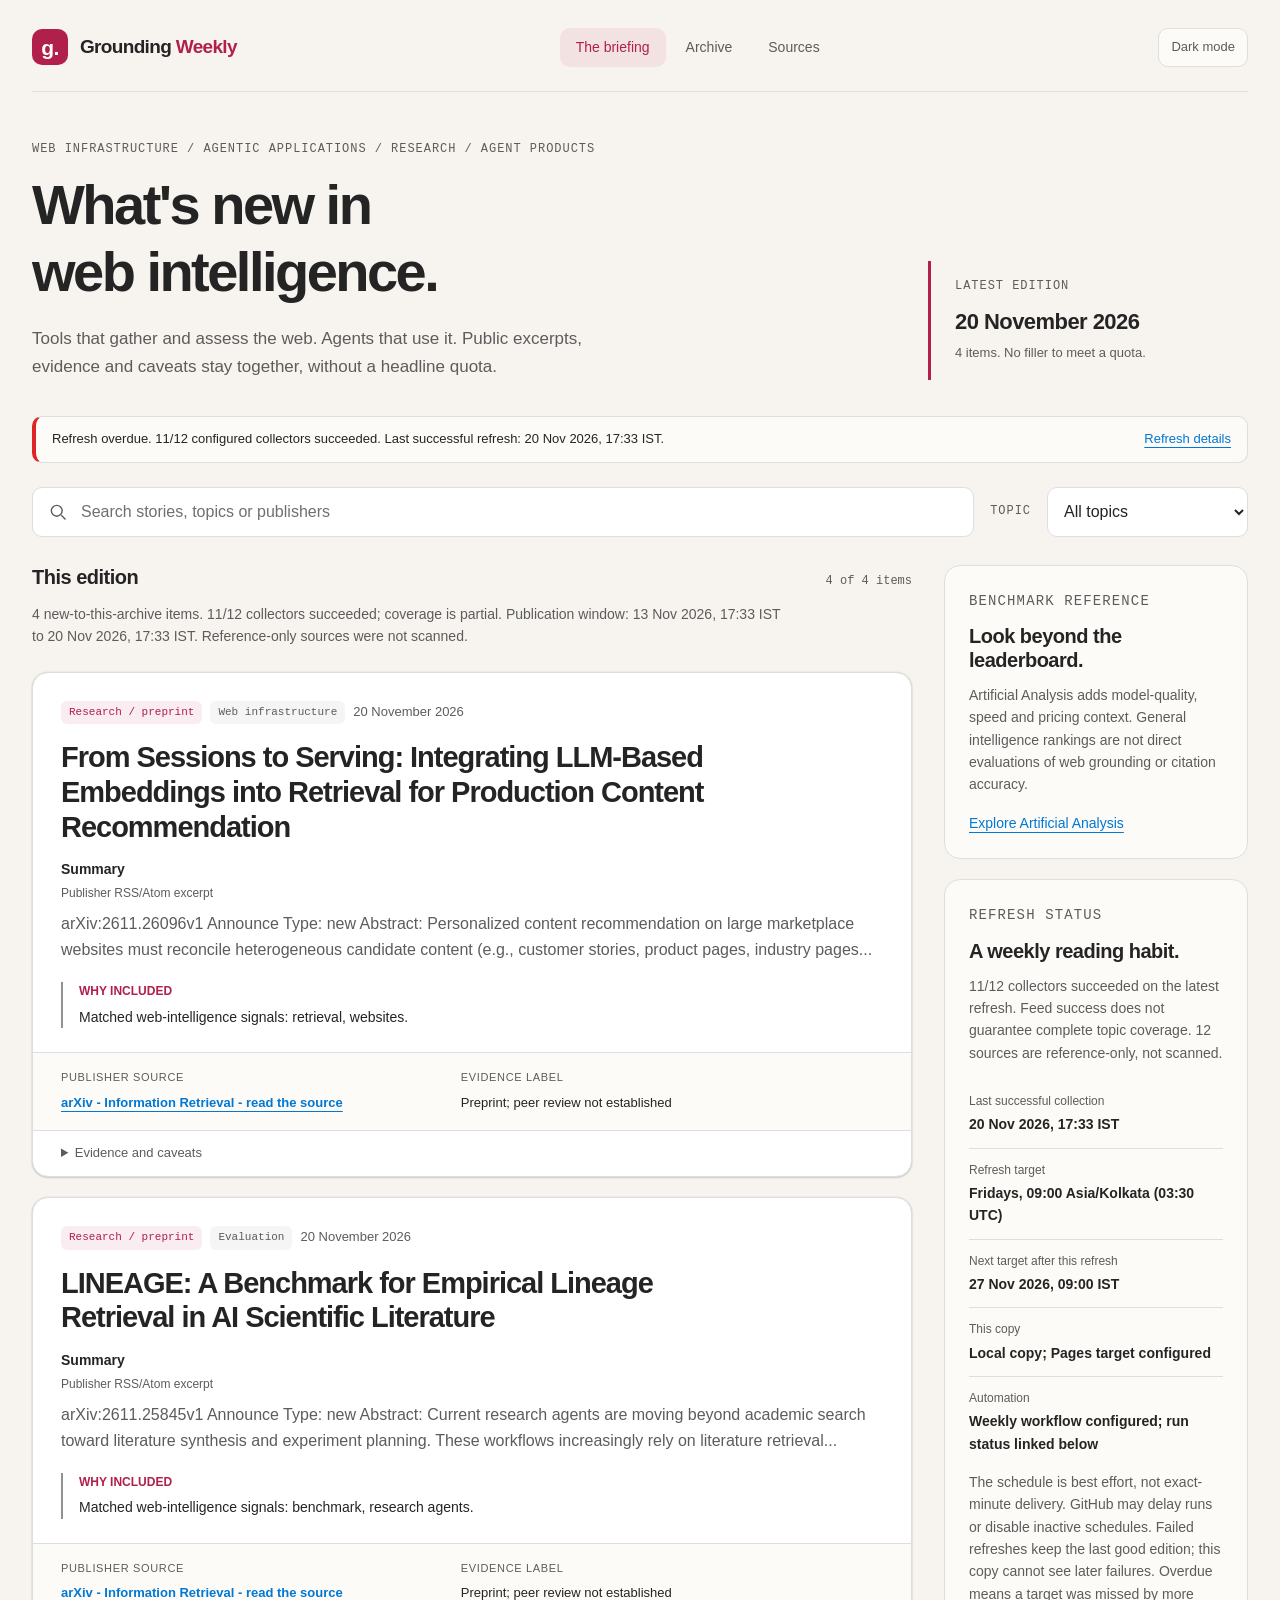
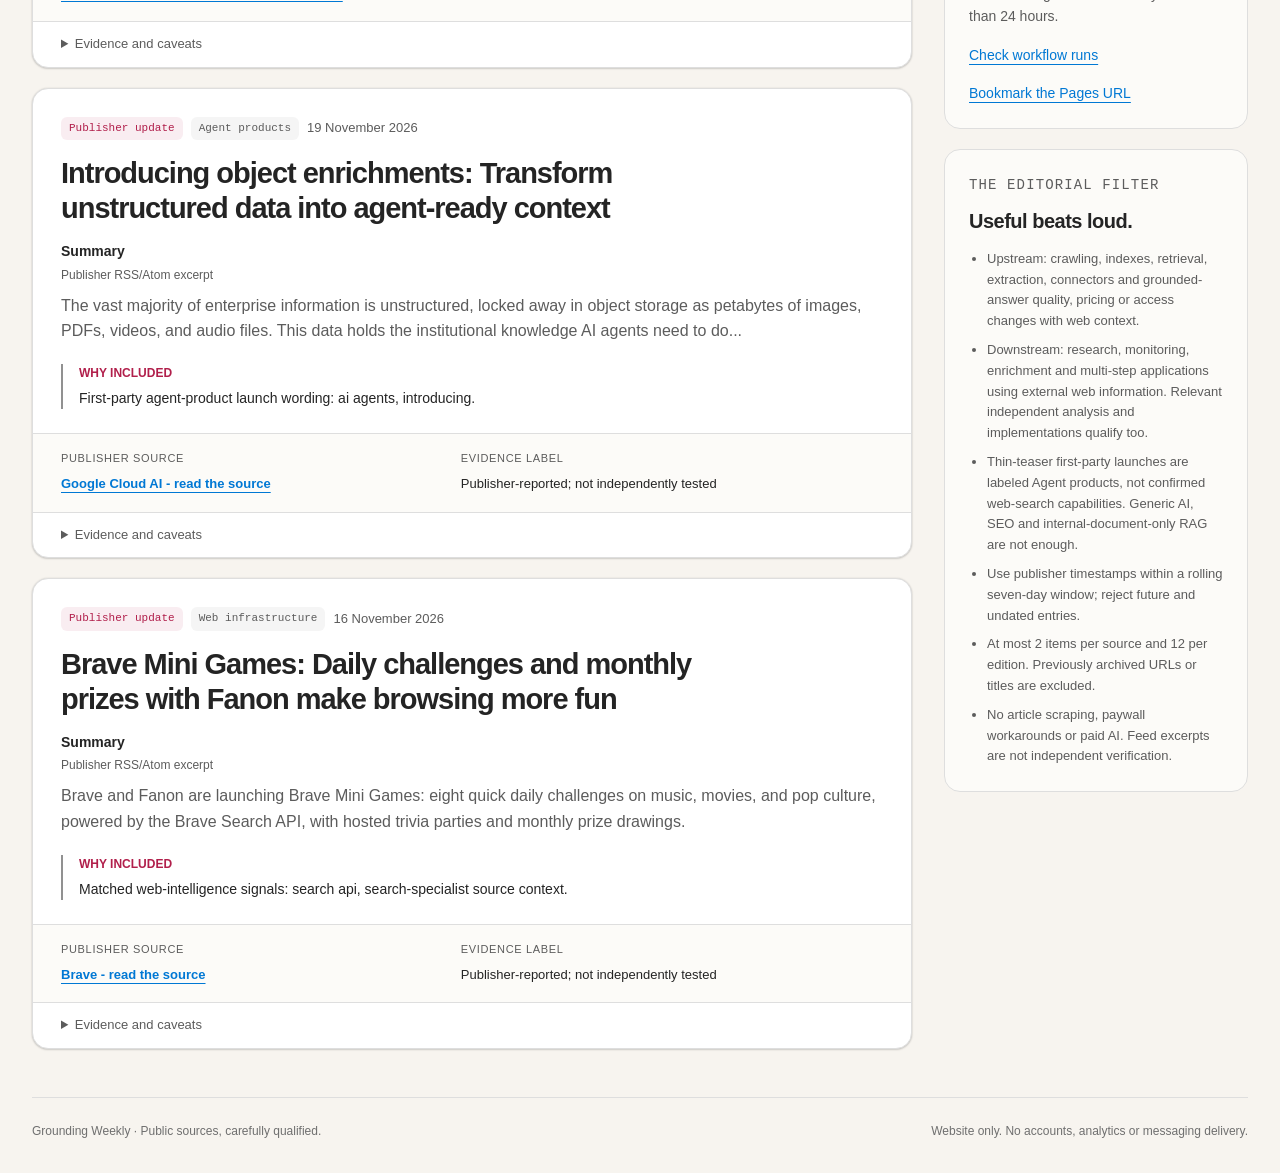
==== commit 366734bf: "Refresh Grounding Weekly public sources Co-authored-by: Copilot App <223556219+Copilot@users.noreply" ====
--- a/site/index.html
+++ b/site/index.html
@@ -358,7 +358,7 @@
       <details class="story-notes"><summary>Evidence and caveats</summary><p data-field="caveat"></p></details>
     </article>
   </template>
-  <script id="briefing-data" type="application/json">{"schemaVersion":2,"currentEditionId":"2026-11-13","lastSuccessfulRefresh":"2026-11-13T11:26:44Z","editions":[{"id":"2026-11-13","date":"2026-11-13","name":"Weekly briefing - 2026-11-13","origin":"collected","outcome":"stories","refreshedAt":"2026-11-13T11:26:44Z","windowStart":"2026-11-06T11:26:43Z","windowEnd":"2026-11-13T11:26:43Z","coverage":[{"sourceId":"openai","checkedAt":"2026-11-13T11:26:43Z","status":"ok","entries":1385,"eligible":0,"selected":0,"rejected":{"offTopic":17,"outsideWindow":1368},"bytes":843067,"message":"Public feed retrieved and parsed."},{"sourceId":"google","checkedAt":"2026-11-13T11:26:43Z","status":"ok","entries":20,"eligible":0,"selected":0,"rejected":{"offTopic":6,"outsideWindow":14},"bytes":502631,"message":"Public feed retrieved and parsed."},{"sourceId":"microsoft","checkedAt":"2026-11-13T11:26:43Z","status":"blocked","entries":0,"eligible":0,"selected":0,"rejected":{},"message":"Disallowed by the publisher's robots.txt."},{"sourceId":"brave","checkedAt":"2026-11-13T11:26:43Z","status":"ok","entries":10,"eligible":1,"selected":1,"rejected":{"offTopic":2,"outsideWindow":7},"bytes":151084,"message":"Public feed retrieved and parsed."},{"sourceId":"simon-willison","checkedAt":"2026-11-13T11:26:43Z","status":"ok","entries":30,"eligible":0,"selected":0,"rejected":{"offTopic":18,"outsideWindow":12},"bytes":127438,"message":"Public feed retrieved and parsed."},{"sourceId":"one-useful-thing","checkedAt":"2026-11-13T11:26:43Z","status":"ok","entries":20,"eligible":0,"selected":0,"rejected":{"offTopic":1,"outsideWindow":19},"bytes":921345,"message":"Public feed retrieved and parsed."},{"sourceId":"ahead-of-ai","checkedAt":"2026-11-13T11:26:43Z","status":"ok","entries":20,"eligible":0,"selected":0,"rejected":{"outsideWindow":20},"bytes":2587333,"message":"Public feed retrieved and parsed."},{"sourceId":"interconnects","checkedAt":"2026-11-13T11:26:43Z","status":"ok","entries":20,"eligible":0,"selected":0,"rejected":{"outsideWindow":20},"bytes":536043,"message":"Public feed retrieved and parsed."},{"sourceId":"latent-space","checkedAt":"2026-11-13T11:26:44Z","status":"ok","entries":20,"eligible":0,"selected":0,"rejected":{"offTopic":14,"outsideWindow":6},"bytes":1105264,"message":"Public feed retrieved and parsed."},{"sourceId":"towards-ai","checkedAt":"2026-11-13T11:26:44Z","status":"ok","entries":10,"eligible":0,"selected":0,"rejected":{"offTopic":10},"bytes":115968,"message":"Public feed retrieved and parsed."},{"sourceId":"data-science-collective","checkedAt":"2026-11-13T11:26:44Z","status":"ok","entries":10,"eligible":0,"selected":0,"rejected":{"offTopic":10},"bytes":132734,"message":"Public feed retrieved and parsed."},{"sourceId":"arxiv-ir","checkedAt":"2026-11-13T11:26:44Z","status":"ok","entries":41,"eligible":1,"selected":1,"rejected":{"offTopic":16,"notNewPreprint":24},"bytes":90106,"message":"Public feed retrieved and parsed.","robotsNote":"No robots.txt published (HTTP 404/410)."}],"items":[{"id":"36085d0b91c85fec","sourceId":"arxiv-ir","kind":"Research / preprint","topic":"Deep research","publishedAt":"2026-11-13T05:00:00Z","title":"RMIT-ADM+S at TREC RAG 2026: Research Agents, Retriever Ablations, and Open-Weight Replication","excerpt":"arXiv:2611.16425v1 Announce Type: new Abstract: We describe the RMIT-ADM+S team's participation in the TREC 2026 Retrieval-Augmented Generation (RAG) track using the ClimbMix corpus. We submitted seven research-agent...","excerptLabel":"Publisher excerpt","matchedTerms":["research agents"],"evidence":"Preprint; peer review not established","url":"https://arxiv.org/abs/2611.16425","caveat":"Publication time comes from the feed, not an independent article-date check. Automatic keyword selection can miss relevant items or include marginal ones. Short excerpts omit context; read the source. A preprint is research, not a verified product capability or a claim of peer review."},{"id":"e6def82bba9edd45","sourceId":"brave","kind":"Publisher update","topic":"Web infrastructure","publishedAt":"2026-11-12T00:00:00Z","title":"The Brave Search API now accepts agentic payments via the x402 protocol","excerpt":"Developers and AI agents can now pay for the Brave Search API on demand with USDC via the open x402 protocol, settling each query in real time without an account or API key.","excerptLabel":"Publisher excerpt","matchedTerms":["search api","search-specialist source context"],"evidence":"Publisher-reported; not independently tested","url":"https://brave.com/blog/search-api-agentic-payments","caveat":"Publication time comes from the feed, not an independent article-date check. Automatic keyword selection can miss relevant items or include marginal ones. Short excerpts omit context; read the source. Product availability and benchmark comparisons are vendor-reported, not independent verification. Relevance uses the publisher's web-search specialization; agent use is not established by this excerpt."}]},{"id":"2026-11-06","date":"2026-11-06","name":"Weekly briefing - 2026-11-06","origin":"collected","outcome":"stories","refreshedAt":"2026-11-06T11:23:12Z","windowStart":"2026-10-30T11:23:10Z","windowEnd":"2026-11-06T11:23:10Z","coverage":[{"sourceId":"openai","checkedAt":"2026-11-06T11:23:10Z","status":"ok","entries":1366,"eligible":0,"selected":0,"rejected":{"offTopic":23,"outsideWindow":1343},"bytes":831593,"message":"Public feed retrieved and parsed."},{"sourceId":"google","checkedAt":"2026-11-06T11:23:10Z","status":"ok","entries":20,"eligible":0,"selected":0,"rejected":{"offTopic":6,"outsideWindow":14},"bytes":483749,"message":"Public feed retrieved and parsed."},{"sourceId":"microsoft","checkedAt":"2026-11-06T11:23:10Z","status":"blocked","entries":0,"eligible":0,"selected":0,"rejected":{},"message":"Disallowed by the publisher's robots.txt."},{"sourceId":"brave","checkedAt":"2026-11-06T11:23:10Z","status":"ok","entries":10,"eligible":0,"selected":0,"rejected":{"outsideWindow":10},"bytes":169860,"message":"Public feed retrieved and parsed."},{"sourceId":"simon-willison","checkedAt":"2026-11-06T11:23:10Z","status":"ok","entries":30,"eligible":0,"selected":0,"rejected":{"offTopic":15,"outsideWindow":15},"bytes":119092,"message":"Public feed retrieved and parsed."},{"sourceId":"one-useful-thing","checkedAt":"2026-11-06T11:23:10Z","status":"ok","entries":20,"eligible":0,"selected":0,"rejected":{"outsideWindow":20},"bytes":922268,"message":"Public feed retrieved and parsed."},{"sourceId":"ahead-of-ai","checkedAt":"2026-11-06T11:23:10Z","status":"ok","entries":20,"eligible":0,"selected":0,"rejected":{"outsideWindow":20},"bytes":2586891,"message":"Public feed retrieved and parsed."},{"sourceId":"interconnects","checkedAt":"2026-11-06T11:23:11Z","status":"ok","entries":20,"eligible":0,"selected":0,"rejected":{"offTopic":2,"outsideWindow":18},"bytes":536043,"message":"Public feed retrieved and parsed."},{"sourceId":"latent-space","checkedAt":"2026-11-06T11:23:11Z","status":"ok","entries":20,"eligible":0,"selected":0,"rejected":{"offTopic":8,"outsideWindow":12},"bytes":1258803,"message":"Public feed retrieved and parsed."},{"sourceId":"towards-ai","checkedAt":"2026-11-06T11:23:11Z","status":"ok","entries":10,"eligible":1,"selected":1,"rejected":{"offTopic":9},"bytes":144999,"message":"Public feed retrieved and parsed."},{"sourceId":"data-science-collective","checkedAt":"2026-11-06T11:23:11Z","status":"ok","entries":10,"eligible":1,"selected":1,"rejected":{"offTopic":9},"bytes":141388,"message":"Public feed retrieved and parsed."},{"sourceId":"arxiv-ir","checkedAt":"2026-11-06T11:23:11Z","status":"ok","entries":35,"eligible":0,"selected":0,"rejected":{"offTopic":10,"notNewPreprint":25},"bytes":74788,"message":"Public feed retrieved and parsed.","robotsNote":"No robots.txt published (HTTP 404/410)."}],"items":[{"id":"b84eb5a86ec43ee3","sourceId":"towards-ai","kind":"Analysis / discovery","topic":"Web grounding","publishedAt":"2026-11-06T07:50:59Z","title":"Jev as a Quiet Layer Before the LLM: Building a Prompt-Aware Model Router","excerpt":"Not every prompt needs the same LLM. A greeting does not need a 120B reasoning model, and a question about today’s exchange rate is useless without web search. In this post I build a small model router where an AI...","excerptLabel":"Publisher excerpt","matchedTerms":["web search"],"evidence":"Publisher excerpt; follow the original evidence","url":"https://pub.towardsai.net/jev-as-a-quiet-layer-before-the-llm-building-a-prompt-aware-model-router-99d33aeb0f3c","caveat":"Publication time comes from the feed, not an independent article-date check. Automatic keyword selection can miss relevant items or include marginal ones. Short excerpts omit context; read the source."},{"id":"6dacfd0f0f411e37","sourceId":"data-science-collective","kind":"Analysis / discovery","topic":"Agentic search","publishedAt":"2026-11-05T17:54:10Z","title":"What is Agentic Search?","excerpt":"And why a 4-search loop costs about 5 times one search Originally published in The AI Engineer . Agentic search is a model searching in a loop: it writes a query, reads the results and picks its next move, whether...","excerptLabel":"Publisher excerpt","matchedTerms":["agentic search"],"evidence":"Publisher excerpt; follow the original evidence","url":"https://medium.com/data-science-collective/what-is-agentic-search-f6aa38d97c0b","caveat":"Publication time comes from the feed, not an independent article-date check. Automatic keyword selection can miss relevant items or include marginal ones. Short excerpts omit context; read the source."}]},{"id":"2026-10-30","date":"2026-10-30","name":"Weekly briefing - 2026-10-30","origin":"collected","outcome":"stories","refreshedAt":"2026-10-30T10:23:11Z","windowStart":"2026-10-23T10:23:10Z","windowEnd":"2026-10-30T10:23:10Z","coverage":[{"sourceId":"openai","checkedAt":"2026-10-30T10:23:10Z","status":"ok","entries":1337,"eligible":0,"selected":0,"rejected":{"offTopic":17,"outsideWindow":1320},"bytes":814291,"message":"Public feed retrieved and parsed."},{"sourceId":"google","checkedAt":"2026-10-30T10:23:10Z","status":"ok","entries":20,"eligible":0,"selected":0,"rejected":{"offTopic":3,"outsideWindow":17},"bytes":461925,"message":"Public feed retrieved and parsed."},{"sourceId":"microsoft","checkedAt":"2026-10-30T10:23:10Z","status":"ok","entries":10,"eligible":0,"selected":0,"rejected":{"offTopic":2,"outsideWindow":8},"bytes":197675,"message":"Public feed retrieved and parsed."},{"sourceId":"brave","checkedAt":"2026-10-30T10:23:10Z","status":"ok","entries":10,"eligible":0,"selected":0,"rejected":{"outsideWindow":10},"bytes":169860,"message":"Public feed retrieved and parsed."},{"sourceId":"simon-willison","checkedAt":"2026-10-30T10:23:10Z","status":"ok","entries":30,"eligible":0,"selected":0,"rejected":{"offTopic":15,"outsideWindow":15},"bytes":138494,"message":"Public feed retrieved and parsed."},{"sourceId":"one-useful-thing","checkedAt":"2026-10-30T10:23:10Z","status":"ok","entries":20,"eligible":0,"selected":0,"rejected":{"outsideWindow":20},"bytes":922268,"message":"Public feed retrieved and parsed."},{"sourceId":"ahead-of-ai","checkedAt":"2026-10-30T10:23:10Z","status":"ok","entries":20,"eligible":0,"selected":0,"rejected":{"offTopic":1,"outsideWindow":19},"bytes":2585695,"message":"Public feed retrieved and parsed."},{"sourceId":"interconnects","checkedAt":"2026-10-30T10:23:10Z","status":"ok","entries":20,"eligible":0,"selected":0,"rejected":{"offTopic":2,"outsideWindow":18},"bytes":547581,"message":"Public feed retrieved and parsed."},{"sourceId":"latent-space","checkedAt":"2026-10-30T10:23:11Z","status":"ok","entries":20,"eligible":0,"selected":0,"rejected":{"offTopic":11,"outsideWindow":9},"bytes":1317988,"message":"Public feed retrieved and parsed."},{"sourceId":"towards-ai","checkedAt":"2026-10-30T10:23:11Z","status":"ok","entries":10,"eligible":0,"selected":0,"rejected":{"offTopic":10},"bytes":142391,"message":"Public feed retrieved and parsed."},{"sourceId":"data-science-collective","checkedAt":"2026-10-30T10:23:11Z","status":"ok","entries":10,"eligible":0,"selected":0,"rejected":{"offTopic":10},"bytes":92727,"message":"Public feed retrieved and parsed."},{"sourceId":"arxiv-ir","checkedAt":"2026-10-30T10:23:11Z","status":"ok","entries":59,"eligible":2,"selected":2,"rejected":{"offTopic":25,"notNewPreprint":32},"bytes":135680,"message":"Public feed retrieved and parsed.","robotsNote":"No robots.txt published (HTTP 404/410)."}],"items":[{"id":"c0e9702a1741e2fc","sourceId":"arxiv-ir","kind":"Research / preprint","topic":"Web grounding","publishedAt":"2026-10-30T04:00:00Z","title":"GistRank: Gist-Compressed Listwise Ranking with Large Language Models","excerpt":"arXiv:2610.39610v1 Announce Type: new Abstract: Large language models (LLMs) have become a powerful tool for listwise relevance ranking, which can improve web search by comparing retrieved passages jointly. However...","excerptLabel":"Publisher excerpt","matchedTerms":["web search"],"evidence":"Preprint; peer review not established","url":"https://arxiv.org/abs/2610.39610","caveat":"Publication time comes from the feed, not an independent article-date check. Automatic keyword selection can miss relevant items or include marginal ones. Short excerpts omit context; read the source. A preprint is research, not a verified product capability or a claim of peer review."},{"id":"d8d869e2b1685672","sourceId":"arxiv-ir","kind":"Research / preprint","topic":"Evaluation","publishedAt":"2026-10-30T04:00:00Z","title":"A Sequential Decision Framework for Evaluating LLM-Guided Search","excerpt":"arXiv:2610.39231v1 Announce Type: new Abstract: Recent systems applying retrieval-augmented generation (RAG) and \"deep research\" iteratively generate queries, retrieve documents, and examine their contents, using the...","excerptLabel":"Publisher excerpt","matchedTerms":["deep research","evaluating"],"evidence":"Preprint; peer review not established","url":"https://arxiv.org/abs/2610.39231","caveat":"Publication time comes from the feed, not an independent article-date check. Automatic keyword selection can miss relevant items or include marginal ones. Short excerpts omit context; read the source. A preprint is research, not a verified product capability or a claim of peer review."}]},{"id":"2026-10-23","date":"2026-10-23","name":"Weekly briefing - 2026-10-23","origin":"collected","outcome":"stories","refreshedAt":"2026-10-23T08:47:29Z","windowStart":"2026-10-16T08:47:26Z","windowEnd":"2026-10-23T08:47:26Z","coverage":[{"sourceId":"openai","checkedAt":"2026-10-23T08:47:26Z","status":"ok","entries":1316,"eligible":0,"selected":0,"rejected":{"offTopic":18,"outsideWindow":1298},"bytes":801758,"message":"Public feed retrieved and parsed."},{"sourceId":"google","checkedAt":"2026-10-23T08:47:26Z","status":"ok","entries":20,"eligible":0,"selected":0,"rejected":{"offTopic":9,"outsideWindow":11},"bytes":483177,"message":"Public feed retrieved and parsed."},{"sourceId":"microsoft","checkedAt":"2026-10-23T08:47:26Z","status":"ok","entries":10,"eligible":0,"selected":0,"rejected":{"offTopic":3,"outsideWindow":7},"bytes":215575,"message":"Public feed retrieved and parsed."},{"sourceId":"brave","checkedAt":"2026-10-23T08:47:26Z","status":"ok","entries":10,"eligible":0,"selected":0,"rejected":{"outsideWindow":10},"bytes":169860,"message":"Public feed retrieved and parsed."},{"sourceId":"simon-willison","checkedAt":"2026-10-23T08:47:27Z","status":"ok","entries":30,"eligible":0,"selected":0,"rejected":{"offTopic":13,"outsideWindow":17},"bytes":133227,"message":"Public feed retrieved and parsed."},{"sourceId":"one-useful-thing","checkedAt":"2026-10-23T08:47:27Z","status":"ok","entries":20,"eligible":0,"selected":0,"rejected":{"offTopic":1,"outsideWindow":19},"bytes":921356,"message":"Public feed retrieved and parsed."},{"sourceId":"ahead-of-ai","checkedAt":"2026-10-23T08:47:27Z","status":"ok","entries":20,"eligible":0,"selected":0,"rejected":{"outsideWindow":20},"bytes":2709355,"message":"Public feed retrieved and parsed."},{"sourceId":"interconnects","checkedAt":"2026-10-23T08:47:27Z","status":"ok","entries":20,"eligible":0,"selected":0,"rejected":{"offTopic":2,"outsideWindow":18},"bytes":556480,"message":"Public feed retrieved and parsed."},{"sourceId":"latent-space","checkedAt":"2026-10-23T08:47:28Z","status":"ok","entries":20,"eligible":0,"selected":0,"rejected":{"offTopic":9,"outsideWindow":11},"bytes":1032266,"message":"Public feed retrieved and parsed."},{"sourceId":"towards-ai","checkedAt":"2026-10-23T08:47:28Z","status":"ok","entries":10,"eligible":0,"selected":0,"rejected":{"offTopic":10},"bytes":112243,"message":"Public feed retrieved and parsed."},{"sourceId":"data-science-collective","checkedAt":"2026-10-23T08:47:28Z","status":"ok","entries":10,"eligible":0,"selected":0,"rejected":{"offTopic":10},"bytes":41031,"message":"Public feed retrieved and parsed."},{"sourceId":"arxiv-ir","checkedAt":"2026-10-23T08:47:28Z","status":"ok","entries":33,"eligible":1,"selected":1,"rejected":{"offTopic":17,"notNewPreprint":15},"bytes":74254,"message":"Public feed retrieved and parsed.","robotsNote":"No robots.txt published (HTTP 404/410)."}],"items":[{"id":"d26e59a1cb2b6340","sourceId":"arxiv-ir","kind":"Research / preprint","topic":"Evaluation","publishedAt":"2026-10-23T04:00:00Z","title":"Deep Search in Real-World Web Environments","excerpt":"arXiv:2610.30181v1 Announce Type: new Abstract: Despite substantial progress in Deep Search agents, their ability to conduct end-to-end research in real-world open Web environments remains insufficiently evaluated....","excerptLabel":"Publisher excerpt","matchedTerms":["agents","evaluated","open web","research"],"evidence":"Preprint; peer review not established","url":"https://arxiv.org/abs/2610.30181","caveat":"Publication time comes from the feed, not an independent article-date check. Automatic keyword selection can miss relevant items or include marginal ones. Short excerpts omit context; read the source. A preprint is research, not a verified product capability or a claim of peer review."}]},{"id":"2026-10-16","date":"2026-10-16","name":"Weekly briefing - 2026-10-16","origin":"collected","outcome":"stories","refreshedAt":"2026-10-16T08:27:00Z","windowStart":"2026-10-09T08:26:53Z","windowEnd":"2026-10-16T08:26:53Z","coverage":[{"sourceId":"openai","checkedAt":"2026-10-16T08:26:53Z","status":"ok","entries":1296,"eligible":0,"selected":0,"rejected":{"offTopic":9,"outsideWindow":1287},"bytes":789701,"message":"Public feed retrieved and parsed."},{"sourceId":"google","checkedAt":"2026-10-16T08:26:53Z","status":"ok","entries":20,"eligible":0,"selected":0,"rejected":{"offTopic":4,"outsideWindow":16},"bytes":519351,"message":"Public feed retrieved and parsed."},{"sourceId":"microsoft","checkedAt":"2026-10-16T08:26:53Z","status":"ok","entries":10,"eligible":0,"selected":0,"rejected":{"offTopic":4,"outsideWindow":6},"bytes":228346,"message":"Public feed retrieved and parsed."},{"sourceId":"brave","checkedAt":"2026-10-16T08:26:53Z","status":"ok","entries":10,"eligible":0,"selected":0,"rejected":{"offTopic":1,"outsideWindow":9},"bytes":169860,"message":"Public feed retrieved and parsed."},{"sourceId":"simon-willison","checkedAt":"2026-10-16T08:26:54Z","status":"ok","entries":30,"eligible":0,"selected":0,"rejected":{"offTopic":19,"outsideWindow":11},"bytes":105241,"message":"Public feed retrieved and parsed."},{"sourceId":"one-useful-thing","checkedAt":"2026-10-16T08:26:54Z","status":"ok","entries":20,"eligible":0,"selected":0,"rejected":{"outsideWindow":20},"bytes":907151,"message":"Public feed retrieved and parsed."},{"sourceId":"ahead-of-ai","checkedAt":"2026-10-16T08:26:54Z","status":"ok","entries":20,"eligible":0,"selected":0,"rejected":{"outsideWindow":20},"bytes":2704963,"message":"Public feed retrieved and parsed."},{"sourceId":"interconnects","checkedAt":"2026-10-16T08:26:54Z","status":"ok","entries":20,"eligible":0,"selected":0,"rejected":{"offTopic":1,"outsideWindow":19},"bytes":529494,"message":"Public feed retrieved and parsed."},{"sourceId":"latent-space","checkedAt":"2026-10-16T08:26:54Z","status":"ok","entries":20,"eligible":0,"selected":0,"rejected":{"offTopic":12,"outsideWindow":8},"bytes":908927,"message":"Public feed retrieved and parsed."},{"sourceId":"towards-ai","checkedAt":"2026-10-16T08:26:54Z","status":"ok","entries":10,"eligible":0,"selected":0,"rejected":{"offTopic":10},"bytes":123277,"message":"Public feed retrieved and parsed."},{"sourceId":"data-science-collective","checkedAt":"2026-10-16T08:26:54Z","status":"ok","entries":10,"eligible":0,"selected":0,"rejected":{"offTopic":10},"bytes":111740,"message":"Public feed retrieved and parsed."},{"sourceId":"arxiv-ir","checkedAt":"2026-10-16T08:26:54Z","status":"ok","entries":26,"eligible":1,"selected":1,"rejected":{"offTopic":7,"notNewPreprint":18},"bytes":54567,"message":"Public feed retrieved and parsed.","robotsNote":"No robots.txt published (HTTP 404/410)."}],"items":[{"id":"1ae3fb2fd97d32c3","sourceId":"arxiv-ir","kind":"Research / preprint","topic":"Agentic search","publishedAt":"2026-10-16T04:00:00Z","title":"Information-Gain Calibrated On-Policy Distillation for Deep Search Agents","excerpt":"arXiv:2610.20664v1 Announce Type: new Abstract: On-policy distillation (OPD) has recently emerged as a promising approach for transferring the capabilities of large agents to compact students. In deep search, where...","excerptLabel":"Publisher excerpt","matchedTerms":["search agents"],"evidence":"Preprint; peer review not established","url":"https://arxiv.org/abs/2610.20664","caveat":"Publication time comes from the feed, not an independent article-date check. Automatic keyword selection can miss relevant items or include marginal ones. Short excerpts omit context; read the source. A preprint is research, not a verified product capability or a claim of peer review."}]},{"id":"2026-10-09","date":"2026-10-09","name":"Weekly briefing - 2026-10-09","origin":"collected","outcome":"stories","refreshedAt":"2026-10-09T10:51:14Z","windowStart":"2026-10-02T10:51:12Z","windowEnd":"2026-10-09T10:51:12Z","coverage":[{"sourceId":"openai","checkedAt":"2026-10-09T10:51:12Z","status":"ok","entries":1259,"eligible":0,"selected":0,"rejected":{"offTopic":15,"outsideWindow":1244},"bytes":767810,"message":"Public feed retrieved and parsed."},{"sourceId":"google","checkedAt":"2026-10-09T10:51:12Z","status":"ok","entries":20,"eligible":0,"selected":0,"rejected":{"offTopic":2,"outsideWindow":18},"bytes":595497,"message":"Public feed retrieved and parsed."},{"sourceId":"microsoft","checkedAt":"2026-10-09T10:51:12Z","status":"ok","entries":10,"eligible":0,"selected":0,"rejected":{"offTopic":2,"outsideWindow":8},"bytes":249590,"message":"Public feed retrieved and parsed."},{"sourceId":"brave","checkedAt":"2026-10-09T10:51:12Z","status":"ok","entries":10,"eligible":0,"selected":0,"rejected":{"outsideWindow":10},"bytes":146694,"message":"Public feed retrieved and parsed."},{"sourceId":"simon-willison","checkedAt":"2026-10-09T10:51:13Z","status":"ok","entries":30,"eligible":0,"selected":0,"rejected":{"offTopic":22,"outsideWindow":8},"bytes":79859,"message":"Public feed retrieved and parsed."},{"sourceId":"one-useful-thing","checkedAt":"2026-10-09T10:51:13Z","status":"ok","entries":20,"eligible":0,"selected":0,"rejected":{"outsideWindow":20},"bytes":907151,"message":"Public feed retrieved and parsed."},{"sourceId":"ahead-of-ai","checkedAt":"2026-10-09T10:51:13Z","status":"ok","entries":20,"eligible":0,"selected":0,"rejected":{"outsideWindow":20},"bytes":2704963,"message":"Public feed retrieved and parsed."},{"sourceId":"interconnects","checkedAt":"2026-10-09T10:51:13Z","status":"ok","entries":20,"eligible":0,"selected":0,"rejected":{"offTopic":1,"outsideWindow":19},"bytes":541942,"message":"Public feed retrieved and parsed."},{"sourceId":"latent-space","checkedAt":"2026-10-09T10:51:13Z","status":"ok","entries":20,"eligible":0,"selected":0,"rejected":{"offTopic":8,"outsideWindow":12},"bytes":1309793,"message":"Public feed retrieved and parsed."},{"sourceId":"towards-ai","checkedAt":"2026-10-09T10:51:13Z","status":"ok","entries":10,"eligible":1,"selected":1,"rejected":{"offTopic":9},"bytes":143848,"message":"Public feed retrieved and parsed."},{"sourceId":"data-science-collective","checkedAt":"2026-10-09T10:51:13Z","status":"ok","entries":10,"eligible":1,"selected":1,"rejected":{"offTopic":9},"bytes":71260,"message":"Public feed retrieved and parsed."},{"sourceId":"arxiv-ir","checkedAt":"2026-10-09T10:51:13Z","status":"ok","entries":28,"eligible":0,"selected":0,"rejected":{"offTopic":11,"notNewPreprint":17},"bytes":59844,"message":"Public feed retrieved and parsed.","robotsNote":"No robots.txt published (HTTP 404/410)."}],"items":[{"id":"3b7fc123f06117cf","sourceId":"towards-ai","kind":"Analysis / discovery","topic":"Web infrastructure","publishedAt":"2026-10-08T17:01:04Z","title":"We Connected a WordPress Site to AI Agents Through MCP. Here’s What We Had to Fix","excerpt":"More than 40% of all websites run on WordPress, according to W3Techs [1]. Over the past year, those sites gained a standard way to work with AI agents. WordPress 6.9 introduced the Abilities API, WordPress 7.0 added...","excerptLabel":"Publisher excerpt","matchedTerms":["mcp","websites"],"evidence":"Publisher excerpt; follow the original evidence","url":"https://pub.towardsai.net/we-connected-a-wordpress-site-to-ai-agents-through-mcp-heres-what-we-had-to-fix-c1bdca1918f9","caveat":"Publication time comes from the feed, not an independent article-date check. Automatic keyword selection can miss relevant items or include marginal ones. Short excerpts omit context; read the source."},{"id":"d678ac3f444ba905","sourceId":"data-science-collective","kind":"Analysis / discovery","topic":"Evaluation","publishedAt":"2026-10-06T14:11:34Z","title":"I Gave an AI Agent Control of an Online Store. What It Did Should Worry Every Business Owner","excerpt":"I didn’t run this test myself. I went looking for who had — and the actual data is more specific and more useful than a one-off experiment would have been. A year-long benchmark called E-Commerce Bench recently did...","excerptLabel":"Publisher excerpt","matchedTerms":["benchmark","online store"],"evidence":"Publisher excerpt; follow the original evidence","url":"https://medium.com/data-science-collective/i-gave-an-ai-agent-control-of-an-online-store-what-it-did-should-worry-every-business-owner-b1ae4ac1a8fb","caveat":"Publication time comes from the feed, not an independent article-date check. Automatic keyword selection can miss relevant items or include marginal ones. Short excerpts omit context; read the source."}]},{"id":"2026-10-02","date":"2026-10-02","name":"Weekly briefing - 2026-10-02","origin":"collected","outcome":"quiet","refreshedAt":"2026-10-02T10:00:08Z","windowStart":"2026-09-25T10:00:01Z","windowEnd":"2026-10-02T10:00:01Z","coverage":[{"sourceId":"openai","checkedAt":"2026-10-02T10:00:02Z","status":"ok","entries":1243,"eligible":0,"selected":0,"rejected":{"offTopic":13,"alreadyArchived":1,"outsideWindow":1229},"bytes":758460,"message":"Public feed retrieved and parsed."},{"sourceId":"google","checkedAt":"2026-10-02T10:00:02Z","status":"ok","entries":20,"eligible":0,"selected":0,"rejected":{"offTopic":4,"outsideWindow":16},"bytes":538152,"message":"Public feed retrieved and parsed."},{"sourceId":"microsoft","checkedAt":"2026-10-02T10:00:02Z","status":"ok","entries":10,"eligible":0,"selected":0,"rejected":{"offTopic":4,"outsideWindow":6},"bytes":226970,"message":"Public feed retrieved and parsed."},{"sourceId":"brave","checkedAt":"2026-10-02T10:00:02Z","status":"ok","entries":10,"eligible":0,"selected":0,"rejected":{"outsideWindow":10},"bytes":146694,"message":"Public feed retrieved and parsed."},{"sourceId":"simon-willison","checkedAt":"2026-10-02T10:00:02Z","status":"ok","entries":30,"eligible":0,"selected":0,"rejected":{"offTopic":14,"outsideWindow":16},"bytes":166610,"message":"Public feed retrieved and parsed."},{"sourceId":"one-useful-thing","checkedAt":"2026-10-02T10:00:02Z","status":"ok","entries":20,"eligible":0,"selected":0,"rejected":{"offTopic":1,"outsideWindow":19},"bytes":911449,"message":"Public feed retrieved and parsed."},{"sourceId":"ahead-of-ai","checkedAt":"2026-10-02T10:00:02Z","status":"ok","entries":20,"eligible":0,"selected":0,"rejected":{"offTopic":1,"outsideWindow":19},"bytes":2707555,"message":"Public feed retrieved and parsed."},{"sourceId":"interconnects","checkedAt":"2026-10-02T10:00:02Z","status":"ok","entries":20,"eligible":0,"selected":0,"rejected":{"outsideWindow":20},"bytes":539653,"message":"Public feed retrieved and parsed."},{"sourceId":"latent-space","checkedAt":"2026-10-02T10:00:02Z","status":"ok","entries":20,"eligible":0,"selected":0,"rejected":{"offTopic":9,"outsideWindow":11},"bytes":1349457,"message":"Public feed retrieved and parsed."},{"sourceId":"towards-ai","checkedAt":"2026-10-02T10:00:02Z","status":"ok","entries":10,"eligible":0,"selected":0,"rejected":{"offTopic":10},"bytes":93828,"message":"Public feed retrieved and parsed."},{"sourceId":"data-science-collective","checkedAt":"2026-10-02T10:00:02Z","status":"ok","entries":10,"eligible":0,"selected":0,"rejected":{"offTopic":6,"outsideWindow":4},"bytes":68652,"message":"Public feed retrieved and parsed."},{"sourceId":"arxiv-ir","checkedAt":"2026-10-02T10:00:03Z","status":"ok","entries":24,"eligible":0,"selected":0,"rejected":{"offTopic":12,"notNewPreprint":12},"bytes":51958,"message":"Public feed retrieved and parsed.","robotsNote":"No robots.txt published (HTTP 404/410)."}],"items":[]},{"id":"2026-09-30","date":"2026-09-30","name":"Weekly briefing - 2026-09-30","origin":"collected","outcome":"stories","refreshedAt":"2026-09-30T08:58:26Z","windowStart":"2026-09-23T03:28:51Z","windowEnd":"2026-09-30T08:58:14Z","coverage":[{"sourceId":"openai","checkedAt":"2026-09-30T08:58:14Z","status":"ok","entries":1238,"eligible":0,"selected":0,"rejected":{"offTopic":15,"alreadyArchived":1,"outsideWindow":1222},"bytes":755374,"message":"Public feed retrieved and parsed."},{"sourceId":"google","checkedAt":"2026-09-30T08:58:14Z","status":"failed","entries":0,"eligible":0,"selected":0,"rejected":{},"message":"TimeoutError: The read operation timed out"},{"sourceId":"microsoft","checkedAt":"2026-09-30T08:58:14Z","status":"ok","entries":10,"eligible":0,"selected":0,"rejected":{"offTopic":4,"outsideWindow":6},"bytes":227316,"message":"Public feed retrieved and parsed."},{"sourceId":"brave","checkedAt":"2026-09-30T08:58:14Z","status":"ok","entries":10,"eligible":0,"selected":0,"rejected":{"outsideWindow":10},"bytes":146694,"message":"Public feed retrieved and parsed."},{"sourceId":"simon-willison","checkedAt":"2026-09-30T08:58:14Z","status":"ok","entries":30,"eligible":0,"selected":0,"rejected":{"offTopic":18,"outsideWindow":12},"bytes":167176,"message":"Public feed retrieved and parsed."},{"sourceId":"one-useful-thing","checkedAt":"2026-09-30T08:58:14Z","status":"ok","entries":20,"eligible":0,"selected":0,"rejected":{"outsideWindow":20},"bytes":926908,"message":"Public feed retrieved and parsed."},{"sourceId":"ahead-of-ai","checkedAt":"2026-09-30T08:58:14Z","status":"ok","entries":20,"eligible":0,"selected":0,"rejected":{"offTopic":1,"outsideWindow":19},"bytes":2706431,"message":"Public feed retrieved and parsed."},{"sourceId":"interconnects","checkedAt":"2026-09-30T08:58:14Z","status":"ok","entries":20,"eligible":0,"selected":0,"rejected":{"outsideWindow":20},"bytes":539653,"message":"Public feed retrieved and parsed."},{"sourceId":"latent-space","checkedAt":"2026-09-30T08:58:14Z","status":"ok","entries":20,"eligible":0,"selected":0,"rejected":{"offTopic":10,"outsideWindow":10},"bytes":1369493,"message":"Public feed retrieved and parsed."},{"sourceId":"towards-ai","checkedAt":"2026-09-30T08:58:14Z","status":"ok","entries":10,"eligible":0,"selected":0,"rejected":{"offTopic":10},"bytes":174192,"message":"Public feed retrieved and parsed."},{"sourceId":"data-science-collective","checkedAt":"2026-09-30T08:58:14Z","status":"ok","entries":10,"eligible":0,"selected":0,"rejected":{"offTopic":6,"outsideWindow":4},"bytes":110856,"message":"Public feed retrieved and parsed."},{"sourceId":"arxiv-ir","checkedAt":"2026-09-30T08:58:15Z","status":"ok","entries":41,"eligible":0,"selected":0,"rejected":{"alreadyArchived":2,"offTopic":12,"notNewPreprint":27},"bytes":92126,"message":"Public feed retrieved and parsed.","robotsNote":"No robots.txt published (HTTP 404/410)."}],"items":[{"id":"fbf6c9160eee6d4c","sourceId":"arxiv-ir","kind":"Research / preprint","topic":"Agentic applications","publishedAt":"2026-09-30T04:00:00Z","title":"Structured Interaction, Visual Localization, and Robust Execution for Complex Web Tasks: A Technical Report on the WebRetriever Challenge","excerpt":"arXiv:2609.35904v1 Announce Type: new Abstract: This report presents the web agent system developed for the WebRetriever Challenge. The system follows a structuredinteraction- first strategy, using semantic webpage...","excerptLabel":"Publisher excerpt","matchedTerms":["agent","web tasks"],"evidence":"Preprint; peer review not established","url":"https://arxiv.org/abs/2609.35904","caveat":"Publication time comes from the feed, not an independent article-date check. Automatic keyword selection can miss relevant items or include marginal ones. Short excerpts omit context; read the source. A preprint is research, not a verified product capability or a claim of peer review."},{"id":"4e7caffd29ca672d","sourceId":"arxiv-ir","kind":"Research / preprint","topic":"Evaluation","publishedAt":"2026-09-30T04:00:00Z","title":"Socrates-RAG: Premise-Directed Inquiry against Coordinated Evidence Poisoning","excerpt":"arXiv:2609.35773v1 Announce Type: new Abstract: Retrieval-augmented generation (RAG) defenses typically decide how to filter or aggregate a fixed retrieved set. In open-corpus question answering, however, decisive...","excerptLabel":"Publisher excerpt","matchedTerms":["evidence poisoning","open-corpus","retrieval"],"evidence":"Preprint; peer review not established","url":"https://arxiv.org/abs/2609.35773","caveat":"Publication time comes from the feed, not an independent article-date check. Automatic keyword selection can miss relevant items or include marginal ones. Short excerpts omit context; read the source. A preprint is research, not a verified product capability or a claim of peer review."},{"id":"dec620cb7225d243","sourceId":"openai","kind":"Publisher update","topic":"Agent products","publishedAt":"2026-09-29T00:00:00Z","title":"Introducing dots","excerpt":"Dots by OpenAI are proactive assistants that can keep working across complex projects and everyday tasks. Learn how dots help you stay in control while work moves forward.","excerptLabel":"Publisher excerpt","matchedTerms":["introducing","proactive assistants"],"evidence":"Publisher-reported; not independently tested","url":"https://openai.com/index/introducing-dots","caveat":"Publication time comes from the feed, not an independent article-date check. Automatic keyword selection can miss relevant items or include marginal ones. Short excerpts omit context; read the source. Product availability and benchmark comparisons are vendor-reported, not independent verification. Included as an agent-product announcement; this excerpt does not establish web-search or grounding capabilities."}]},{"id":"2026-09-29","date":"2026-09-29","name":"The initial, qualified briefing","origin":"curated","outcome":"curated","refreshedAt":null,"windowStart":null,"windowEnd":null,"coverage":[],"items":[{"id":"exa-agent-ultra","sourceId":"exa","kind":"Qualified release","topic":"Deep research","publishedAt":"2026-09-25","title":"Exa introduces Agent Ultra for more exhaustive web research","excerpt":"Exa describes Ultra as its highest-effort research mode, coordinating agents across sources for list-building, entity enrichment and evidence-backed research. The announcement links to documentation and a playground.","excerptLabel":"Seed editorial note - 29 September 2026","matchedTerms":[],"evidence":"Vendor announcement; not independently tested","url":"https://exa.ai/blog/exa-agent-ultra","caveat":"The article's datePublished is 25 September 2026. Exa's WANDR, DeepSearchQA and other comparisons are vendor-reported, not independently proven superiority. The product was not exercised for this briefing."},{"id":"parallel-lovable","sourceId":"parallel","kind":"Available-capability watch","topic":"Web access","publishedAt":null,"title":"Parallel brings live-web capabilities into Lovable","excerpt":"Parallel says its Lovable connector supports web search, deep research, list enrichment and content extraction. Managed Lovable billing or a Parallel API key is required; this does not imply free usage.","excerptLabel":"Seed editorial note - 29 September 2026","matchedTerms":[],"evidence":"Date uncertain; not a new-launch claim","url":"https://parallel.ai/blog/lovable-parallel","caveat":"The blog index displayed 28 September while article JSON-LD stated 13 September 2026. Retained as an available-capability watch item, not a confirmed new launch this week. The integration was not independently tested."}]}],"site":{"title":"Grounding Weekly","url":"https://charanm86.github.io/grounding-weekly/","repository":"https://github.com/charanm86/grounding-weekly","workflow":"https://github.com/charanm86/grounding-weekly/actions/workflows/publish.yml","schedule":{"cron":"30 3 * * 5","timezone":"Asia/Kolkata","label":"Fridays, 09:00 Asia/Kolkata (03:30 UTC)","graceHours":24},"selection":{"windowDays":7,"maxPerSource":2,"maxItems":12},"audienceVerifiedAt":"2026-09-29"},"sources":[{"id":"openai","name":"OpenAI","kind":"Official","url":"https://openai.com/news/","feed":"https://openai.com/news/rss.xml","purpose":"Search tools, grounded answers and deep-research announcements."},{"id":"anthropic","name":"Anthropic","kind":"Official","url":"https://www.anthropic.com/news","purpose":"Claude web search, research capabilities and relevant tool changes.","referenceReason":"No verified publisher feed is configured. Consult the public news page."},{"id":"google","name":"Google Cloud AI","kind":"Official","url":"https://cloud.google.com/blog/products/ai-machine-learning","feed":"https://cloudblog.withgoogle.com/products/ai-machine-learning/rss/","purpose":"Gemini web grounding, search and agent-research features."},{"id":"microsoft","name":"Microsoft Azure","kind":"Official","url":"https://azure.microsoft.com/en-us/blog/","feed":"https://azure.microsoft.com/en-us/blog/feed/","purpose":"Public-web grounding and search-related platform changes."},{"id":"perplexity","name":"Perplexity","kind":"Official","url":"https://www.perplexity.ai/hub/blog","purpose":"Search, research and developer-facing answer-engine releases.","referenceReason":"No verified publisher feed is configured; this page is not scraped."},{"id":"xai","name":"xAI","kind":"Official","url":"https://x.ai/news","purpose":"Web search and research changes with a concrete grounding implication.","referenceReason":"No verified publisher feed is configured; this page is not scraped."},{"id":"exa","name":"Exa","kind":"Search specialist","url":"https://exa.ai/blog","purpose":"Search, extraction, web research and evidence-backed enrichment.","referenceReason":"No verified publisher feed is configured. The qualified September 29 seed remains in the archive."},{"id":"tavily","name":"Tavily","kind":"Search specialist","url":"https://blog.tavily.com/","purpose":"Agent-focused search, extraction and web-access capabilities.","referenceReason":"No verified publisher feed is configured; this page is not scraped."},{"id":"brave","name":"Brave","kind":"Search specialist","url":"https://brave.com/blog/","feed":"https://brave.com/blog/index.xml","purpose":"Search API and grounding changes; exclude unrelated browser news."},{"id":"parallel","name":"Parallel","kind":"Search specialist","url":"https://parallel.ai/blog","purpose":"Search, extraction, research tasks and integrations for agents.","referenceReason":"No verified publisher feed is configured. The seed integration has conflicting publication dates."},{"id":"linkup","name":"Linkup","kind":"Search specialist","url":"https://www.linkup.so/blog","purpose":"Web search, research and retrieval capabilities for AI applications.","referenceReason":"No verified publisher feed is configured; this page is not scraped."},{"id":"artificial-analysis","name":"Artificial Analysis","kind":"Analysis","url":"https://artificialanalysis.ai/","purpose":"Benchmark methodology, model quality, speed and cost context. General intelligence rankings are not direct grounding or citation evaluations.","referenceReason":"Benchmark reference, not an automated news collector."},{"id":"simon-willison","name":"Simon Willison","kind":"Analysis","url":"https://simonwillison.net/","feed":"https://simonwillison.net/atom/everything/","purpose":"Hands-on experiments, practical limitations and source-linked technical analysis."},{"id":"rundown","name":"The Rundown AI","kind":"Newsletter","url":"https://www.therundown.ai/","purpose":"Broad discovery of launches and tools, filtered back to web grounding and search.","audience":"Publisher reports 2,000,000+ newsletter readers.","referenceReason":"No verified publisher feed is configured; newsletter delivery is not used."},{"id":"tldr","name":"TLDR AI","kind":"Newsletter","url":"https://tldr.tech/ai","purpose":"Technical AI news, research and developer tools.","audience":"Publisher reports 1,100,000 AI-newsletter subscribers.","referenceReason":"No verified publisher feed is configured; newsletter delivery is not used."},{"id":"one-useful-thing","name":"One Useful Thing - Ethan Mollick","kind":"Substack","url":"https://www.oneusefulthing.org/","feed":"https://www.oneusefulthing.org/feed","purpose":"Experiments and interpretation of real-world AI and agent capabilities.","audience":"Public page displayed over 480,000 subscribers."},{"id":"ahead-of-ai","name":"Ahead of AI - Sebastian Raschka","kind":"Substack","url":"https://magazine.sebastianraschka.com/","feed":"https://magazine.sebastianraschka.com/feed","purpose":"Technical research explanations and practical implementation perspectives.","audience":"Public page displayed over 217,000 subscribers."},{"id":"interconnects","name":"Interconnects - Nathan Lambert","kind":"Substack","url":"https://www.interconnects.ai/","feed":"https://www.interconnects.ai/feed","purpose":"Model, reasoning and evaluation analysis, only when directly relevant to public-web search.","audience":"Public page displayed over 84,000 subscribers."},{"id":"latent-space","name":"Latent Space","kind":"Substack","url":"https://www.latent.space/","feed":"https://www.latent.space/feed","purpose":"AI engineering, agent systems and practitioner interviews.","audience":"Historical claim of 200,000+ subscriptions across channels, not a current newsletter-only count."},{"id":"the-batch","name":"The Batch - DeepLearning.AI","kind":"Newsletter","url":"https://www.deeplearning.ai/the-batch","purpose":"Research and industry curation. Subscriber count has not been verified.","referenceReason":"No verified publisher feed is configured; this page is not scraped."},{"id":"towards-ai","name":"Towards AI","kind":"Medium","url":"https://pub.towardsai.net/","feed":"https://pub.towardsai.net/feed","purpose":"Practical articles with a direct public-web grounding or agent-research connection.","audience":"Medium follower count has not been verified."},{"id":"data-science-collective","name":"Data Science Collective","kind":"Medium","url":"https://medium.com/data-science-collective","feed":"https://medium.com/feed/data-science-collective","purpose":"Practitioner perspectives; generic internal-document RAG is outside the scope.","audience":"Medium follower count has not been verified."},{"id":"arxiv-ir","name":"arXiv - Information Retrieval","kind":"Research","url":"https://arxiv.org/list/cs.IR/recent","feed":"https://rss.arxiv.org/rss/cs.IR","purpose":"New preprints, labeled as research rather than established product capabilities."},{"id":"hf-papers","name":"Hugging Face Papers","kind":"Research","url":"https://huggingface.co/papers","purpose":"Discover papers and implementations; trending status is not evidence of research quality.","referenceReason":"Reference-only discovery page. No unofficial feed or scraping service is used."}]}</script>
+  <script id="briefing-data" type="application/json">{"schemaVersion":2,"currentEditionId":"2026-11-20","lastSuccessfulRefresh":"2026-11-20T12:03:45Z","editions":[{"id":"2026-11-20","date":"2026-11-20","name":"Weekly briefing - 2026-11-20","origin":"collected","outcome":"stories","refreshedAt":"2026-11-20T12:03:45Z","windowStart":"2026-11-13T12:03:38Z","windowEnd":"2026-11-20T12:03:38Z","coverage":[{"sourceId":"openai","checkedAt":"2026-11-20T12:03:38Z","status":"ok","entries":1418,"eligible":0,"selected":0,"rejected":{"offTopic":30,"outsideWindow":1388},"bytes":863009,"message":"Public feed retrieved and parsed."},{"sourceId":"google","checkedAt":"2026-11-20T12:03:38Z","status":"ok","entries":20,"eligible":1,"selected":1,"rejected":{"offTopic":5,"outsideWindow":14},"bytes":559236,"message":"Public feed retrieved and parsed."},{"sourceId":"microsoft","checkedAt":"2026-11-20T12:03:38Z","status":"blocked","entries":0,"eligible":0,"selected":0,"rejected":{},"message":"Disallowed by the publisher's robots.txt."},{"sourceId":"brave","checkedAt":"2026-11-20T12:03:38Z","status":"ok","entries":10,"eligible":1,"selected":1,"rejected":{"outsideWindow":9},"bytes":137643,"message":"Public feed retrieved and parsed."},{"sourceId":"simon-willison","checkedAt":"2026-11-20T12:03:38Z","status":"ok","entries":30,"eligible":0,"selected":0,"rejected":{"offTopic":20,"outsideWindow":10},"bytes":127378,"message":"Public feed retrieved and parsed."},{"sourceId":"one-useful-thing","checkedAt":"2026-11-20T12:03:38Z","status":"ok","entries":20,"eligible":0,"selected":0,"rejected":{"outsideWindow":20},"bytes":921345,"message":"Public feed retrieved and parsed."},{"sourceId":"ahead-of-ai","checkedAt":"2026-11-20T12:03:38Z","status":"ok","entries":20,"eligible":0,"selected":0,"rejected":{"offTopic":1,"outsideWindow":19},"bytes":2893378,"message":"Public feed retrieved and parsed."},{"sourceId":"interconnects","checkedAt":"2026-11-20T12:03:38Z","status":"ok","entries":20,"eligible":0,"selected":0,"rejected":{"offTopic":1,"outsideWindow":19},"bytes":522948,"message":"Public feed retrieved and parsed."},{"sourceId":"latent-space","checkedAt":"2026-11-20T12:03:38Z","status":"ok","entries":20,"eligible":0,"selected":0,"rejected":{"offTopic":8,"outsideWindow":12},"bytes":925622,"message":"Public feed retrieved and parsed."},{"sourceId":"towards-ai","checkedAt":"2026-11-20T12:03:38Z","status":"ok","entries":10,"eligible":0,"selected":0,"rejected":{"offTopic":10},"bytes":126451,"message":"Public feed retrieved and parsed."},{"sourceId":"data-science-collective","checkedAt":"2026-11-20T12:03:38Z","status":"ok","entries":10,"eligible":0,"selected":0,"rejected":{"offTopic":10},"bytes":167304,"message":"Public feed retrieved and parsed."},{"sourceId":"arxiv-ir","checkedAt":"2026-11-20T12:03:39Z","status":"ok","entries":30,"eligible":2,"selected":2,"rejected":{"offTopic":12,"notNewPreprint":16},"bytes":69152,"message":"Public feed retrieved and parsed.","robotsNote":"No robots.txt published (HTTP 404/410)."}],"items":[{"id":"afdd246a1b49b525","sourceId":"arxiv-ir","kind":"Research / preprint","topic":"Web infrastructure","publishedAt":"2026-11-20T05:00:00Z","title":"From Sessions to Serving: Integrating LLM-Based Embeddings into Retrieval for Production Content Recommendation","excerpt":"arXiv:2611.26096v1 Announce Type: new Abstract: Personalized content recommendation on large marketplace websites must reconcile heterogeneous candidate content (e.g., customer stories, product pages, industry pages...","excerptLabel":"Publisher excerpt","matchedTerms":["retrieval","websites"],"evidence":"Preprint; peer review not established","url":"https://arxiv.org/abs/2611.26096","caveat":"Publication time comes from the feed, not an independent article-date check. Automatic keyword selection can miss relevant items or include marginal ones. Short excerpts omit context; read the source. A preprint is research, not a verified product capability or a claim of peer review."},{"id":"812725746455505f","sourceId":"arxiv-ir","kind":"Research / preprint","topic":"Evaluation","publishedAt":"2026-11-20T05:00:00Z","title":"LINEAGE: A Benchmark for Empirical Lineage Retrieval in AI Scientific Literature","excerpt":"arXiv:2611.25845v1 Announce Type: new Abstract: Current research agents are moving beyond academic search toward literature synthesis and experiment planning. These workflows increasingly rely on literature retrieval...","excerptLabel":"Publisher excerpt","matchedTerms":["benchmark","research agents"],"evidence":"Preprint; peer review not established","url":"https://arxiv.org/abs/2611.25845","caveat":"Publication time comes from the feed, not an independent article-date check. Automatic keyword selection can miss relevant items or include marginal ones. Short excerpts omit context; read the source. A preprint is research, not a verified product capability or a claim of peer review."},{"id":"44c6827e1f93012f","sourceId":"google","kind":"Publisher update","topic":"Agent products","publishedAt":"2026-11-19T17:00:00Z","title":"Introducing object enrichments: Transform unstructured data into agent-ready context","excerpt":"The vast majority of enterprise information is unstructured, locked away in object storage as petabytes of images, PDFs, videos, and audio files. This data holds the institutional knowledge AI agents need to do...","excerptLabel":"Publisher excerpt","matchedTerms":["ai agents","introducing"],"evidence":"Publisher-reported; not independently tested","url":"https://cloud.google.com/blog/products/storage-data-transfer/cost-effective-ai-context-extraction-from-unstructured-gcs-data","caveat":"Publication time comes from the feed, not an independent article-date check. Automatic keyword selection can miss relevant items or include marginal ones. Short excerpts omit context; read the source. Product availability and benchmark comparisons are vendor-reported, not independent verification. Included as an agent-product announcement; this excerpt does not establish web-search or grounding capabilities."},{"id":"c5fbf46f70481d54","sourceId":"brave","kind":"Publisher update","topic":"Web infrastructure","publishedAt":"2026-11-16T00:00:00Z","title":"Brave Mini Games: Daily challenges and monthly prizes with Fanon make browsing more fun","excerpt":"Brave and Fanon are launching Brave Mini Games: eight quick daily challenges on music, movies, and pop culture, powered by the Brave Search API, with hosted trivia parties and monthly prize drawings.","excerptLabel":"Publisher excerpt","matchedTerms":["search api","search-specialist source context"],"evidence":"Publisher-reported; not independently tested","url":"https://brave.com/blog/brave-mini-games","caveat":"Publication time comes from the feed, not an independent article-date check. Automatic keyword selection can miss relevant items or include marginal ones. Short excerpts omit context; read the source. Product availability and benchmark comparisons are vendor-reported, not independent verification. Relevance uses the publisher's web-search specialization; agent use is not established by this excerpt."}]},{"id":"2026-11-13","date":"2026-11-13","name":"Weekly briefing - 2026-11-13","origin":"collected","outcome":"stories","refreshedAt":"2026-11-13T11:26:44Z","windowStart":"2026-11-06T11:26:43Z","windowEnd":"2026-11-13T11:26:43Z","coverage":[{"sourceId":"openai","checkedAt":"2026-11-13T11:26:43Z","status":"ok","entries":1385,"eligible":0,"selected":0,"rejected":{"offTopic":17,"outsideWindow":1368},"bytes":843067,"message":"Public feed retrieved and parsed."},{"sourceId":"google","checkedAt":"2026-11-13T11:26:43Z","status":"ok","entries":20,"eligible":0,"selected":0,"rejected":{"offTopic":6,"outsideWindow":14},"bytes":502631,"message":"Public feed retrieved and parsed."},{"sourceId":"microsoft","checkedAt":"2026-11-13T11:26:43Z","status":"blocked","entries":0,"eligible":0,"selected":0,"rejected":{},"message":"Disallowed by the publisher's robots.txt."},{"sourceId":"brave","checkedAt":"2026-11-13T11:26:43Z","status":"ok","entries":10,"eligible":1,"selected":1,"rejected":{"offTopic":2,"outsideWindow":7},"bytes":151084,"message":"Public feed retrieved and parsed."},{"sourceId":"simon-willison","checkedAt":"2026-11-13T11:26:43Z","status":"ok","entries":30,"eligible":0,"selected":0,"rejected":{"offTopic":18,"outsideWindow":12},"bytes":127438,"message":"Public feed retrieved and parsed."},{"sourceId":"one-useful-thing","checkedAt":"2026-11-13T11:26:43Z","status":"ok","entries":20,"eligible":0,"selected":0,"rejected":{"offTopic":1,"outsideWindow":19},"bytes":921345,"message":"Public feed retrieved and parsed."},{"sourceId":"ahead-of-ai","checkedAt":"2026-11-13T11:26:43Z","status":"ok","entries":20,"eligible":0,"selected":0,"rejected":{"outsideWindow":20},"bytes":2587333,"message":"Public feed retrieved and parsed."},{"sourceId":"interconnects","checkedAt":"2026-11-13T11:26:43Z","status":"ok","entries":20,"eligible":0,"selected":0,"rejected":{"outsideWindow":20},"bytes":536043,"message":"Public feed retrieved and parsed."},{"sourceId":"latent-space","checkedAt":"2026-11-13T11:26:44Z","status":"ok","entries":20,"eligible":0,"selected":0,"rejected":{"offTopic":14,"outsideWindow":6},"bytes":1105264,"message":"Public feed retrieved and parsed."},{"sourceId":"towards-ai","checkedAt":"2026-11-13T11:26:44Z","status":"ok","entries":10,"eligible":0,"selected":0,"rejected":{"offTopic":10},"bytes":115968,"message":"Public feed retrieved and parsed."},{"sourceId":"data-science-collective","checkedAt":"2026-11-13T11:26:44Z","status":"ok","entries":10,"eligible":0,"selected":0,"rejected":{"offTopic":10},"bytes":132734,"message":"Public feed retrieved and parsed."},{"sourceId":"arxiv-ir","checkedAt":"2026-11-13T11:26:44Z","status":"ok","entries":41,"eligible":1,"selected":1,"rejected":{"offTopic":16,"notNewPreprint":24},"bytes":90106,"message":"Public feed retrieved and parsed.","robotsNote":"No robots.txt published (HTTP 404/410)."}],"items":[{"id":"36085d0b91c85fec","sourceId":"arxiv-ir","kind":"Research / preprint","topic":"Deep research","publishedAt":"2026-11-13T05:00:00Z","title":"RMIT-ADM+S at TREC RAG 2026: Research Agents, Retriever Ablations, and Open-Weight Replication","excerpt":"arXiv:2611.16425v1 Announce Type: new Abstract: We describe the RMIT-ADM+S team's participation in the TREC 2026 Retrieval-Augmented Generation (RAG) track using the ClimbMix corpus. We submitted seven research-agent...","excerptLabel":"Publisher excerpt","matchedTerms":["research agents"],"evidence":"Preprint; peer review not established","url":"https://arxiv.org/abs/2611.16425","caveat":"Publication time comes from the feed, not an independent article-date check. Automatic keyword selection can miss relevant items or include marginal ones. Short excerpts omit context; read the source. A preprint is research, not a verified product capability or a claim of peer review."},{"id":"e6def82bba9edd45","sourceId":"brave","kind":"Publisher update","topic":"Web infrastructure","publishedAt":"2026-11-12T00:00:00Z","title":"The Brave Search API now accepts agentic payments via the x402 protocol","excerpt":"Developers and AI agents can now pay for the Brave Search API on demand with USDC via the open x402 protocol, settling each query in real time without an account or API key.","excerptLabel":"Publisher excerpt","matchedTerms":["search api","search-specialist source context"],"evidence":"Publisher-reported; not independently tested","url":"https://brave.com/blog/search-api-agentic-payments","caveat":"Publication time comes from the feed, not an independent article-date check. Automatic keyword selection can miss relevant items or include marginal ones. Short excerpts omit context; read the source. Product availability and benchmark comparisons are vendor-reported, not independent verification. Relevance uses the publisher's web-search specialization; agent use is not established by this excerpt."}]},{"id":"2026-11-06","date":"2026-11-06","name":"Weekly briefing - 2026-11-06","origin":"collected","outcome":"stories","refreshedAt":"2026-11-06T11:23:12Z","windowStart":"2026-10-30T11:23:10Z","windowEnd":"2026-11-06T11:23:10Z","coverage":[{"sourceId":"openai","checkedAt":"2026-11-06T11:23:10Z","status":"ok","entries":1366,"eligible":0,"selected":0,"rejected":{"offTopic":23,"outsideWindow":1343},"bytes":831593,"message":"Public feed retrieved and parsed."},{"sourceId":"google","checkedAt":"2026-11-06T11:23:10Z","status":"ok","entries":20,"eligible":0,"selected":0,"rejected":{"offTopic":6,"outsideWindow":14},"bytes":483749,"message":"Public feed retrieved and parsed."},{"sourceId":"microsoft","checkedAt":"2026-11-06T11:23:10Z","status":"blocked","entries":0,"eligible":0,"selected":0,"rejected":{},"message":"Disallowed by the publisher's robots.txt."},{"sourceId":"brave","checkedAt":"2026-11-06T11:23:10Z","status":"ok","entries":10,"eligible":0,"selected":0,"rejected":{"outsideWindow":10},"bytes":169860,"message":"Public feed retrieved and parsed."},{"sourceId":"simon-willison","checkedAt":"2026-11-06T11:23:10Z","status":"ok","entries":30,"eligible":0,"selected":0,"rejected":{"offTopic":15,"outsideWindow":15},"bytes":119092,"message":"Public feed retrieved and parsed."},{"sourceId":"one-useful-thing","checkedAt":"2026-11-06T11:23:10Z","status":"ok","entries":20,"eligible":0,"selected":0,"rejected":{"outsideWindow":20},"bytes":922268,"message":"Public feed retrieved and parsed."},{"sourceId":"ahead-of-ai","checkedAt":"2026-11-06T11:23:10Z","status":"ok","entries":20,"eligible":0,"selected":0,"rejected":{"outsideWindow":20},"bytes":2586891,"message":"Public feed retrieved and parsed."},{"sourceId":"interconnects","checkedAt":"2026-11-06T11:23:11Z","status":"ok","entries":20,"eligible":0,"selected":0,"rejected":{"offTopic":2,"outsideWindow":18},"bytes":536043,"message":"Public feed retrieved and parsed."},{"sourceId":"latent-space","checkedAt":"2026-11-06T11:23:11Z","status":"ok","entries":20,"eligible":0,"selected":0,"rejected":{"offTopic":8,"outsideWindow":12},"bytes":1258803,"message":"Public feed retrieved and parsed."},{"sourceId":"towards-ai","checkedAt":"2026-11-06T11:23:11Z","status":"ok","entries":10,"eligible":1,"selected":1,"rejected":{"offTopic":9},"bytes":144999,"message":"Public feed retrieved and parsed."},{"sourceId":"data-science-collective","checkedAt":"2026-11-06T11:23:11Z","status":"ok","entries":10,"eligible":1,"selected":1,"rejected":{"offTopic":9},"bytes":141388,"message":"Public feed retrieved and parsed."},{"sourceId":"arxiv-ir","checkedAt":"2026-11-06T11:23:11Z","status":"ok","entries":35,"eligible":0,"selected":0,"rejected":{"offTopic":10,"notNewPreprint":25},"bytes":74788,"message":"Public feed retrieved and parsed.","robotsNote":"No robots.txt published (HTTP 404/410)."}],"items":[{"id":"b84eb5a86ec43ee3","sourceId":"towards-ai","kind":"Analysis / discovery","topic":"Web grounding","publishedAt":"2026-11-06T07:50:59Z","title":"Jev as a Quiet Layer Before the LLM: Building a Prompt-Aware Model Router","excerpt":"Not every prompt needs the same LLM. A greeting does not need a 120B reasoning model, and a question about today’s exchange rate is useless without web search. In this post I build a small model router where an AI...","excerptLabel":"Publisher excerpt","matchedTerms":["web search"],"evidence":"Publisher excerpt; follow the original evidence","url":"https://pub.towardsai.net/jev-as-a-quiet-layer-before-the-llm-building-a-prompt-aware-model-router-99d33aeb0f3c","caveat":"Publication time comes from the feed, not an independent article-date check. Automatic keyword selection can miss relevant items or include marginal ones. Short excerpts omit context; read the source."},{"id":"6dacfd0f0f411e37","sourceId":"data-science-collective","kind":"Analysis / discovery","topic":"Agentic search","publishedAt":"2026-11-05T17:54:10Z","title":"What is Agentic Search?","excerpt":"And why a 4-search loop costs about 5 times one search Originally published in The AI Engineer . Agentic search is a model searching in a loop: it writes a query, reads the results and picks its next move, whether...","excerptLabel":"Publisher excerpt","matchedTerms":["agentic search"],"evidence":"Publisher excerpt; follow the original evidence","url":"https://medium.com/data-science-collective/what-is-agentic-search-f6aa38d97c0b","caveat":"Publication time comes from the feed, not an independent article-date check. Automatic keyword selection can miss relevant items or include marginal ones. Short excerpts omit context; read the source."}]},{"id":"2026-10-30","date":"2026-10-30","name":"Weekly briefing - 2026-10-30","origin":"collected","outcome":"stories","refreshedAt":"2026-10-30T10:23:11Z","windowStart":"2026-10-23T10:23:10Z","windowEnd":"2026-10-30T10:23:10Z","coverage":[{"sourceId":"openai","checkedAt":"2026-10-30T10:23:10Z","status":"ok","entries":1337,"eligible":0,"selected":0,"rejected":{"offTopic":17,"outsideWindow":1320},"bytes":814291,"message":"Public feed retrieved and parsed."},{"sourceId":"google","checkedAt":"2026-10-30T10:23:10Z","status":"ok","entries":20,"eligible":0,"selected":0,"rejected":{"offTopic":3,"outsideWindow":17},"bytes":461925,"message":"Public feed retrieved and parsed."},{"sourceId":"microsoft","checkedAt":"2026-10-30T10:23:10Z","status":"ok","entries":10,"eligible":0,"selected":0,"rejected":{"offTopic":2,"outsideWindow":8},"bytes":197675,"message":"Public feed retrieved and parsed."},{"sourceId":"brave","checkedAt":"2026-10-30T10:23:10Z","status":"ok","entries":10,"eligible":0,"selected":0,"rejected":{"outsideWindow":10},"bytes":169860,"message":"Public feed retrieved and parsed."},{"sourceId":"simon-willison","checkedAt":"2026-10-30T10:23:10Z","status":"ok","entries":30,"eligible":0,"selected":0,"rejected":{"offTopic":15,"outsideWindow":15},"bytes":138494,"message":"Public feed retrieved and parsed."},{"sourceId":"one-useful-thing","checkedAt":"2026-10-30T10:23:10Z","status":"ok","entries":20,"eligible":0,"selected":0,"rejected":{"outsideWindow":20},"bytes":922268,"message":"Public feed retrieved and parsed."},{"sourceId":"ahead-of-ai","checkedAt":"2026-10-30T10:23:10Z","status":"ok","entries":20,"eligible":0,"selected":0,"rejected":{"offTopic":1,"outsideWindow":19},"bytes":2585695,"message":"Public feed retrieved and parsed."},{"sourceId":"interconnects","checkedAt":"2026-10-30T10:23:10Z","status":"ok","entries":20,"eligible":0,"selected":0,"rejected":{"offTopic":2,"outsideWindow":18},"bytes":547581,"message":"Public feed retrieved and parsed."},{"sourceId":"latent-space","checkedAt":"2026-10-30T10:23:11Z","status":"ok","entries":20,"eligible":0,"selected":0,"rejected":{"offTopic":11,"outsideWindow":9},"bytes":1317988,"message":"Public feed retrieved and parsed."},{"sourceId":"towards-ai","checkedAt":"2026-10-30T10:23:11Z","status":"ok","entries":10,"eligible":0,"selected":0,"rejected":{"offTopic":10},"bytes":142391,"message":"Public feed retrieved and parsed."},{"sourceId":"data-science-collective","checkedAt":"2026-10-30T10:23:11Z","status":"ok","entries":10,"eligible":0,"selected":0,"rejected":{"offTopic":10},"bytes":92727,"message":"Public feed retrieved and parsed."},{"sourceId":"arxiv-ir","checkedAt":"2026-10-30T10:23:11Z","status":"ok","entries":59,"eligible":2,"selected":2,"rejected":{"offTopic":25,"notNewPreprint":32},"bytes":135680,"message":"Public feed retrieved and parsed.","robotsNote":"No robots.txt published (HTTP 404/410)."}],"items":[{"id":"c0e9702a1741e2fc","sourceId":"arxiv-ir","kind":"Research / preprint","topic":"Web grounding","publishedAt":"2026-10-30T04:00:00Z","title":"GistRank: Gist-Compressed Listwise Ranking with Large Language Models","excerpt":"arXiv:2610.39610v1 Announce Type: new Abstract: Large language models (LLMs) have become a powerful tool for listwise relevance ranking, which can improve web search by comparing retrieved passages jointly. However...","excerptLabel":"Publisher excerpt","matchedTerms":["web search"],"evidence":"Preprint; peer review not established","url":"https://arxiv.org/abs/2610.39610","caveat":"Publication time comes from the feed, not an independent article-date check. Automatic keyword selection can miss relevant items or include marginal ones. Short excerpts omit context; read the source. A preprint is research, not a verified product capability or a claim of peer review."},{"id":"d8d869e2b1685672","sourceId":"arxiv-ir","kind":"Research / preprint","topic":"Evaluation","publishedAt":"2026-10-30T04:00:00Z","title":"A Sequential Decision Framework for Evaluating LLM-Guided Search","excerpt":"arXiv:2610.39231v1 Announce Type: new Abstract: Recent systems applying retrieval-augmented generation (RAG) and \"deep research\" iteratively generate queries, retrieve documents, and examine their contents, using the...","excerptLabel":"Publisher excerpt","matchedTerms":["deep research","evaluating"],"evidence":"Preprint; peer review not established","url":"https://arxiv.org/abs/2610.39231","caveat":"Publication time comes from the feed, not an independent article-date check. Automatic keyword selection can miss relevant items or include marginal ones. Short excerpts omit context; read the source. A preprint is research, not a verified product capability or a claim of peer review."}]},{"id":"2026-10-23","date":"2026-10-23","name":"Weekly briefing - 2026-10-23","origin":"collected","outcome":"stories","refreshedAt":"2026-10-23T08:47:29Z","windowStart":"2026-10-16T08:47:26Z","windowEnd":"2026-10-23T08:47:26Z","coverage":[{"sourceId":"openai","checkedAt":"2026-10-23T08:47:26Z","status":"ok","entries":1316,"eligible":0,"selected":0,"rejected":{"offTopic":18,"outsideWindow":1298},"bytes":801758,"message":"Public feed retrieved and parsed."},{"sourceId":"google","checkedAt":"2026-10-23T08:47:26Z","status":"ok","entries":20,"eligible":0,"selected":0,"rejected":{"offTopic":9,"outsideWindow":11},"bytes":483177,"message":"Public feed retrieved and parsed."},{"sourceId":"microsoft","checkedAt":"2026-10-23T08:47:26Z","status":"ok","entries":10,"eligible":0,"selected":0,"rejected":{"offTopic":3,"outsideWindow":7},"bytes":215575,"message":"Public feed retrieved and parsed."},{"sourceId":"brave","checkedAt":"2026-10-23T08:47:26Z","status":"ok","entries":10,"eligible":0,"selected":0,"rejected":{"outsideWindow":10},"bytes":169860,"message":"Public feed retrieved and parsed."},{"sourceId":"simon-willison","checkedAt":"2026-10-23T08:47:27Z","status":"ok","entries":30,"eligible":0,"selected":0,"rejected":{"offTopic":13,"outsideWindow":17},"bytes":133227,"message":"Public feed retrieved and parsed."},{"sourceId":"one-useful-thing","checkedAt":"2026-10-23T08:47:27Z","status":"ok","entries":20,"eligible":0,"selected":0,"rejected":{"offTopic":1,"outsideWindow":19},"bytes":921356,"message":"Public feed retrieved and parsed."},{"sourceId":"ahead-of-ai","checkedAt":"2026-10-23T08:47:27Z","status":"ok","entries":20,"eligible":0,"selected":0,"rejected":{"outsideWindow":20},"bytes":2709355,"message":"Public feed retrieved and parsed."},{"sourceId":"interconnects","checkedAt":"2026-10-23T08:47:27Z","status":"ok","entries":20,"eligible":0,"selected":0,"rejected":{"offTopic":2,"outsideWindow":18},"bytes":556480,"message":"Public feed retrieved and parsed."},{"sourceId":"latent-space","checkedAt":"2026-10-23T08:47:28Z","status":"ok","entries":20,"eligible":0,"selected":0,"rejected":{"offTopic":9,"outsideWindow":11},"bytes":1032266,"message":"Public feed retrieved and parsed."},{"sourceId":"towards-ai","checkedAt":"2026-10-23T08:47:28Z","status":"ok","entries":10,"eligible":0,"selected":0,"rejected":{"offTopic":10},"bytes":112243,"message":"Public feed retrieved and parsed."},{"sourceId":"data-science-collective","checkedAt":"2026-10-23T08:47:28Z","status":"ok","entries":10,"eligible":0,"selected":0,"rejected":{"offTopic":10},"bytes":41031,"message":"Public feed retrieved and parsed."},{"sourceId":"arxiv-ir","checkedAt":"2026-10-23T08:47:28Z","status":"ok","entries":33,"eligible":1,"selected":1,"rejected":{"offTopic":17,"notNewPreprint":15},"bytes":74254,"message":"Public feed retrieved and parsed.","robotsNote":"No robots.txt published (HTTP 404/410)."}],"items":[{"id":"d26e59a1cb2b6340","sourceId":"arxiv-ir","kind":"Research / preprint","topic":"Evaluation","publishedAt":"2026-10-23T04:00:00Z","title":"Deep Search in Real-World Web Environments","excerpt":"arXiv:2610.30181v1 Announce Type: new Abstract: Despite substantial progress in Deep Search agents, their ability to conduct end-to-end research in real-world open Web environments remains insufficiently evaluated....","excerptLabel":"Publisher excerpt","matchedTerms":["agents","evaluated","open web","research"],"evidence":"Preprint; peer review not established","url":"https://arxiv.org/abs/2610.30181","caveat":"Publication time comes from the feed, not an independent article-date check. Automatic keyword selection can miss relevant items or include marginal ones. Short excerpts omit context; read the source. A preprint is research, not a verified product capability or a claim of peer review."}]},{"id":"2026-10-16","date":"2026-10-16","name":"Weekly briefing - 2026-10-16","origin":"collected","outcome":"stories","refreshedAt":"2026-10-16T08:27:00Z","windowStart":"2026-10-09T08:26:53Z","windowEnd":"2026-10-16T08:26:53Z","coverage":[{"sourceId":"openai","checkedAt":"2026-10-16T08:26:53Z","status":"ok","entries":1296,"eligible":0,"selected":0,"rejected":{"offTopic":9,"outsideWindow":1287},"bytes":789701,"message":"Public feed retrieved and parsed."},{"sourceId":"google","checkedAt":"2026-10-16T08:26:53Z","status":"ok","entries":20,"eligible":0,"selected":0,"rejected":{"offTopic":4,"outsideWindow":16},"bytes":519351,"message":"Public feed retrieved and parsed."},{"sourceId":"microsoft","checkedAt":"2026-10-16T08:26:53Z","status":"ok","entries":10,"eligible":0,"selected":0,"rejected":{"offTopic":4,"outsideWindow":6},"bytes":228346,"message":"Public feed retrieved and parsed."},{"sourceId":"brave","checkedAt":"2026-10-16T08:26:53Z","status":"ok","entries":10,"eligible":0,"selected":0,"rejected":{"offTopic":1,"outsideWindow":9},"bytes":169860,"message":"Public feed retrieved and parsed."},{"sourceId":"simon-willison","checkedAt":"2026-10-16T08:26:54Z","status":"ok","entries":30,"eligible":0,"selected":0,"rejected":{"offTopic":19,"outsideWindow":11},"bytes":105241,"message":"Public feed retrieved and parsed."},{"sourceId":"one-useful-thing","checkedAt":"2026-10-16T08:26:54Z","status":"ok","entries":20,"eligible":0,"selected":0,"rejected":{"outsideWindow":20},"bytes":907151,"message":"Public feed retrieved and parsed."},{"sourceId":"ahead-of-ai","checkedAt":"2026-10-16T08:26:54Z","status":"ok","entries":20,"eligible":0,"selected":0,"rejected":{"outsideWindow":20},"bytes":2704963,"message":"Public feed retrieved and parsed."},{"sourceId":"interconnects","checkedAt":"2026-10-16T08:26:54Z","status":"ok","entries":20,"eligible":0,"selected":0,"rejected":{"offTopic":1,"outsideWindow":19},"bytes":529494,"message":"Public feed retrieved and parsed."},{"sourceId":"latent-space","checkedAt":"2026-10-16T08:26:54Z","status":"ok","entries":20,"eligible":0,"selected":0,"rejected":{"offTopic":12,"outsideWindow":8},"bytes":908927,"message":"Public feed retrieved and parsed."},{"sourceId":"towards-ai","checkedAt":"2026-10-16T08:26:54Z","status":"ok","entries":10,"eligible":0,"selected":0,"rejected":{"offTopic":10},"bytes":123277,"message":"Public feed retrieved and parsed."},{"sourceId":"data-science-collective","checkedAt":"2026-10-16T08:26:54Z","status":"ok","entries":10,"eligible":0,"selected":0,"rejected":{"offTopic":10},"bytes":111740,"message":"Public feed retrieved and parsed."},{"sourceId":"arxiv-ir","checkedAt":"2026-10-16T08:26:54Z","status":"ok","entries":26,"eligible":1,"selected":1,"rejected":{"offTopic":7,"notNewPreprint":18},"bytes":54567,"message":"Public feed retrieved and parsed.","robotsNote":"No robots.txt published (HTTP 404/410)."}],"items":[{"id":"1ae3fb2fd97d32c3","sourceId":"arxiv-ir","kind":"Research / preprint","topic":"Agentic search","publishedAt":"2026-10-16T04:00:00Z","title":"Information-Gain Calibrated On-Policy Distillation for Deep Search Agents","excerpt":"arXiv:2610.20664v1 Announce Type: new Abstract: On-policy distillation (OPD) has recently emerged as a promising approach for transferring the capabilities of large agents to compact students. In deep search, where...","excerptLabel":"Publisher excerpt","matchedTerms":["search agents"],"evidence":"Preprint; peer review not established","url":"https://arxiv.org/abs/2610.20664","caveat":"Publication time comes from the feed, not an independent article-date check. Automatic keyword selection can miss relevant items or include marginal ones. Short excerpts omit context; read the source. A preprint is research, not a verified product capability or a claim of peer review."}]},{"id":"2026-10-09","date":"2026-10-09","name":"Weekly briefing - 2026-10-09","origin":"collected","outcome":"stories","refreshedAt":"2026-10-09T10:51:14Z","windowStart":"2026-10-02T10:51:12Z","windowEnd":"2026-10-09T10:51:12Z","coverage":[{"sourceId":"openai","checkedAt":"2026-10-09T10:51:12Z","status":"ok","entries":1259,"eligible":0,"selected":0,"rejected":{"offTopic":15,"outsideWindow":1244},"bytes":767810,"message":"Public feed retrieved and parsed."},{"sourceId":"google","checkedAt":"2026-10-09T10:51:12Z","status":"ok","entries":20,"eligible":0,"selected":0,"rejected":{"offTopic":2,"outsideWindow":18},"bytes":595497,"message":"Public feed retrieved and parsed."},{"sourceId":"microsoft","checkedAt":"2026-10-09T10:51:12Z","status":"ok","entries":10,"eligible":0,"selected":0,"rejected":{"offTopic":2,"outsideWindow":8},"bytes":249590,"message":"Public feed retrieved and parsed."},{"sourceId":"brave","checkedAt":"2026-10-09T10:51:12Z","status":"ok","entries":10,"eligible":0,"selected":0,"rejected":{"outsideWindow":10},"bytes":146694,"message":"Public feed retrieved and parsed."},{"sourceId":"simon-willison","checkedAt":"2026-10-09T10:51:13Z","status":"ok","entries":30,"eligible":0,"selected":0,"rejected":{"offTopic":22,"outsideWindow":8},"bytes":79859,"message":"Public feed retrieved and parsed."},{"sourceId":"one-useful-thing","checkedAt":"2026-10-09T10:51:13Z","status":"ok","entries":20,"eligible":0,"selected":0,"rejected":{"outsideWindow":20},"bytes":907151,"message":"Public feed retrieved and parsed."},{"sourceId":"ahead-of-ai","checkedAt":"2026-10-09T10:51:13Z","status":"ok","entries":20,"eligible":0,"selected":0,"rejected":{"outsideWindow":20},"bytes":2704963,"message":"Public feed retrieved and parsed."},{"sourceId":"interconnects","checkedAt":"2026-10-09T10:51:13Z","status":"ok","entries":20,"eligible":0,"selected":0,"rejected":{"offTopic":1,"outsideWindow":19},"bytes":541942,"message":"Public feed retrieved and parsed."},{"sourceId":"latent-space","checkedAt":"2026-10-09T10:51:13Z","status":"ok","entries":20,"eligible":0,"selected":0,"rejected":{"offTopic":8,"outsideWindow":12},"bytes":1309793,"message":"Public feed retrieved and parsed."},{"sourceId":"towards-ai","checkedAt":"2026-10-09T10:51:13Z","status":"ok","entries":10,"eligible":1,"selected":1,"rejected":{"offTopic":9},"bytes":143848,"message":"Public feed retrieved and parsed."},{"sourceId":"data-science-collective","checkedAt":"2026-10-09T10:51:13Z","status":"ok","entries":10,"eligible":1,"selected":1,"rejected":{"offTopic":9},"bytes":71260,"message":"Public feed retrieved and parsed."},{"sourceId":"arxiv-ir","checkedAt":"2026-10-09T10:51:13Z","status":"ok","entries":28,"eligible":0,"selected":0,"rejected":{"offTopic":11,"notNewPreprint":17},"bytes":59844,"message":"Public feed retrieved and parsed.","robotsNote":"No robots.txt published (HTTP 404/410)."}],"items":[{"id":"3b7fc123f06117cf","sourceId":"towards-ai","kind":"Analysis / discovery","topic":"Web infrastructure","publishedAt":"2026-10-08T17:01:04Z","title":"We Connected a WordPress Site to AI Agents Through MCP. Here’s What We Had to Fix","excerpt":"More than 40% of all websites run on WordPress, according to W3Techs [1]. Over the past year, those sites gained a standard way to work with AI agents. WordPress 6.9 introduced the Abilities API, WordPress 7.0 added...","excerptLabel":"Publisher excerpt","matchedTerms":["mcp","websites"],"evidence":"Publisher excerpt; follow the original evidence","url":"https://pub.towardsai.net/we-connected-a-wordpress-site-to-ai-agents-through-mcp-heres-what-we-had-to-fix-c1bdca1918f9","caveat":"Publication time comes from the feed, not an independent article-date check. Automatic keyword selection can miss relevant items or include marginal ones. Short excerpts omit context; read the source."},{"id":"d678ac3f444ba905","sourceId":"data-science-collective","kind":"Analysis / discovery","topic":"Evaluation","publishedAt":"2026-10-06T14:11:34Z","title":"I Gave an AI Agent Control of an Online Store. What It Did Should Worry Every Business Owner","excerpt":"I didn’t run this test myself. I went looking for who had — and the actual data is more specific and more useful than a one-off experiment would have been. A year-long benchmark called E-Commerce Bench recently did...","excerptLabel":"Publisher excerpt","matchedTerms":["benchmark","online store"],"evidence":"Publisher excerpt; follow the original evidence","url":"https://medium.com/data-science-collective/i-gave-an-ai-agent-control-of-an-online-store-what-it-did-should-worry-every-business-owner-b1ae4ac1a8fb","caveat":"Publication time comes from the feed, not an independent article-date check. Automatic keyword selection can miss relevant items or include marginal ones. Short excerpts omit context; read the source."}]},{"id":"2026-10-02","date":"2026-10-02","name":"Weekly briefing - 2026-10-02","origin":"collected","outcome":"quiet","refreshedAt":"2026-10-02T10:00:08Z","windowStart":"2026-09-25T10:00:01Z","windowEnd":"2026-10-02T10:00:01Z","coverage":[{"sourceId":"openai","checkedAt":"2026-10-02T10:00:02Z","status":"ok","entries":1243,"eligible":0,"selected":0,"rejected":{"offTopic":13,"alreadyArchived":1,"outsideWindow":1229},"bytes":758460,"message":"Public feed retrieved and parsed."},{"sourceId":"google","checkedAt":"2026-10-02T10:00:02Z","status":"ok","entries":20,"eligible":0,"selected":0,"rejected":{"offTopic":4,"outsideWindow":16},"bytes":538152,"message":"Public feed retrieved and parsed."},{"sourceId":"microsoft","checkedAt":"2026-10-02T10:00:02Z","status":"ok","entries":10,"eligible":0,"selected":0,"rejected":{"offTopic":4,"outsideWindow":6},"bytes":226970,"message":"Public feed retrieved and parsed."},{"sourceId":"brave","checkedAt":"2026-10-02T10:00:02Z","status":"ok","entries":10,"eligible":0,"selected":0,"rejected":{"outsideWindow":10},"bytes":146694,"message":"Public feed retrieved and parsed."},{"sourceId":"simon-willison","checkedAt":"2026-10-02T10:00:02Z","status":"ok","entries":30,"eligible":0,"selected":0,"rejected":{"offTopic":14,"outsideWindow":16},"bytes":166610,"message":"Public feed retrieved and parsed."},{"sourceId":"one-useful-thing","checkedAt":"2026-10-02T10:00:02Z","status":"ok","entries":20,"eligible":0,"selected":0,"rejected":{"offTopic":1,"outsideWindow":19},"bytes":911449,"message":"Public feed retrieved and parsed."},{"sourceId":"ahead-of-ai","checkedAt":"2026-10-02T10:00:02Z","status":"ok","entries":20,"eligible":0,"selected":0,"rejected":{"offTopic":1,"outsideWindow":19},"bytes":2707555,"message":"Public feed retrieved and parsed."},{"sourceId":"interconnects","checkedAt":"2026-10-02T10:00:02Z","status":"ok","entries":20,"eligible":0,"selected":0,"rejected":{"outsideWindow":20},"bytes":539653,"message":"Public feed retrieved and parsed."},{"sourceId":"latent-space","checkedAt":"2026-10-02T10:00:02Z","status":"ok","entries":20,"eligible":0,"selected":0,"rejected":{"offTopic":9,"outsideWindow":11},"bytes":1349457,"message":"Public feed retrieved and parsed."},{"sourceId":"towards-ai","checkedAt":"2026-10-02T10:00:02Z","status":"ok","entries":10,"eligible":0,"selected":0,"rejected":{"offTopic":10},"bytes":93828,"message":"Public feed retrieved and parsed."},{"sourceId":"data-science-collective","checkedAt":"2026-10-02T10:00:02Z","status":"ok","entries":10,"eligible":0,"selected":0,"rejected":{"offTopic":6,"outsideWindow":4},"bytes":68652,"message":"Public feed retrieved and parsed."},{"sourceId":"arxiv-ir","checkedAt":"2026-10-02T10:00:03Z","status":"ok","entries":24,"eligible":0,"selected":0,"rejected":{"offTopic":12,"notNewPreprint":12},"bytes":51958,"message":"Public feed retrieved and parsed.","robotsNote":"No robots.txt published (HTTP 404/410)."}],"items":[]},{"id":"2026-09-30","date":"2026-09-30","name":"Weekly briefing - 2026-09-30","origin":"collected","outcome":"stories","refreshedAt":"2026-09-30T08:58:26Z","windowStart":"2026-09-23T03:28:51Z","windowEnd":"2026-09-30T08:58:14Z","coverage":[{"sourceId":"openai","checkedAt":"2026-09-30T08:58:14Z","status":"ok","entries":1238,"eligible":0,"selected":0,"rejected":{"offTopic":15,"alreadyArchived":1,"outsideWindow":1222},"bytes":755374,"message":"Public feed retrieved and parsed."},{"sourceId":"google","checkedAt":"2026-09-30T08:58:14Z","status":"failed","entries":0,"eligible":0,"selected":0,"rejected":{},"message":"TimeoutError: The read operation timed out"},{"sourceId":"microsoft","checkedAt":"2026-09-30T08:58:14Z","status":"ok","entries":10,"eligible":0,"selected":0,"rejected":{"offTopic":4,"outsideWindow":6},"bytes":227316,"message":"Public feed retrieved and parsed."},{"sourceId":"brave","checkedAt":"2026-09-30T08:58:14Z","status":"ok","entries":10,"eligible":0,"selected":0,"rejected":{"outsideWindow":10},"bytes":146694,"message":"Public feed retrieved and parsed."},{"sourceId":"simon-willison","checkedAt":"2026-09-30T08:58:14Z","status":"ok","entries":30,"eligible":0,"selected":0,"rejected":{"offTopic":18,"outsideWindow":12},"bytes":167176,"message":"Public feed retrieved and parsed."},{"sourceId":"one-useful-thing","checkedAt":"2026-09-30T08:58:14Z","status":"ok","entries":20,"eligible":0,"selected":0,"rejected":{"outsideWindow":20},"bytes":926908,"message":"Public feed retrieved and parsed."},{"sourceId":"ahead-of-ai","checkedAt":"2026-09-30T08:58:14Z","status":"ok","entries":20,"eligible":0,"selected":0,"rejected":{"offTopic":1,"outsideWindow":19},"bytes":2706431,"message":"Public feed retrieved and parsed."},{"sourceId":"interconnects","checkedAt":"2026-09-30T08:58:14Z","status":"ok","entries":20,"eligible":0,"selected":0,"rejected":{"outsideWindow":20},"bytes":539653,"message":"Public feed retrieved and parsed."},{"sourceId":"latent-space","checkedAt":"2026-09-30T08:58:14Z","status":"ok","entries":20,"eligible":0,"selected":0,"rejected":{"offTopic":10,"outsideWindow":10},"bytes":1369493,"message":"Public feed retrieved and parsed."},{"sourceId":"towards-ai","checkedAt":"2026-09-30T08:58:14Z","status":"ok","entries":10,"eligible":0,"selected":0,"rejected":{"offTopic":10},"bytes":174192,"message":"Public feed retrieved and parsed."},{"sourceId":"data-science-collective","checkedAt":"2026-09-30T08:58:14Z","status":"ok","entries":10,"eligible":0,"selected":0,"rejected":{"offTopic":6,"outsideWindow":4},"bytes":110856,"message":"Public feed retrieved and parsed."},{"sourceId":"arxiv-ir","checkedAt":"2026-09-30T08:58:15Z","status":"ok","entries":41,"eligible":0,"selected":0,"rejected":{"alreadyArchived":2,"offTopic":12,"notNewPreprint":27},"bytes":92126,"message":"Public feed retrieved and parsed.","robotsNote":"No robots.txt published (HTTP 404/410)."}],"items":[{"id":"fbf6c9160eee6d4c","sourceId":"arxiv-ir","kind":"Research / preprint","topic":"Agentic applications","publishedAt":"2026-09-30T04:00:00Z","title":"Structured Interaction, Visual Localization, and Robust Execution for Complex Web Tasks: A Technical Report on the WebRetriever Challenge","excerpt":"arXiv:2609.35904v1 Announce Type: new Abstract: This report presents the web agent system developed for the WebRetriever Challenge. The system follows a structuredinteraction- first strategy, using semantic webpage...","excerptLabel":"Publisher excerpt","matchedTerms":["agent","web tasks"],"evidence":"Preprint; peer review not established","url":"https://arxiv.org/abs/2609.35904","caveat":"Publication time comes from the feed, not an independent article-date check. Automatic keyword selection can miss relevant items or include marginal ones. Short excerpts omit context; read the source. A preprint is research, not a verified product capability or a claim of peer review."},{"id":"4e7caffd29ca672d","sourceId":"arxiv-ir","kind":"Research / preprint","topic":"Evaluation","publishedAt":"2026-09-30T04:00:00Z","title":"Socrates-RAG: Premise-Directed Inquiry against Coordinated Evidence Poisoning","excerpt":"arXiv:2609.35773v1 Announce Type: new Abstract: Retrieval-augmented generation (RAG) defenses typically decide how to filter or aggregate a fixed retrieved set. In open-corpus question answering, however, decisive...","excerptLabel":"Publisher excerpt","matchedTerms":["evidence poisoning","open-corpus","retrieval"],"evidence":"Preprint; peer review not established","url":"https://arxiv.org/abs/2609.35773","caveat":"Publication time comes from the feed, not an independent article-date check. Automatic keyword selection can miss relevant items or include marginal ones. Short excerpts omit context; read the source. A preprint is research, not a verified product capability or a claim of peer review."},{"id":"dec620cb7225d243","sourceId":"openai","kind":"Publisher update","topic":"Agent products","publishedAt":"2026-09-29T00:00:00Z","title":"Introducing dots","excerpt":"Dots by OpenAI are proactive assistants that can keep working across complex projects and everyday tasks. Learn how dots help you stay in control while work moves forward.","excerptLabel":"Publisher excerpt","matchedTerms":["introducing","proactive assistants"],"evidence":"Publisher-reported; not independently tested","url":"https://openai.com/index/introducing-dots","caveat":"Publication time comes from the feed, not an independent article-date check. Automatic keyword selection can miss relevant items or include marginal ones. Short excerpts omit context; read the source. Product availability and benchmark comparisons are vendor-reported, not independent verification. Included as an agent-product announcement; this excerpt does not establish web-search or grounding capabilities."}]},{"id":"2026-09-29","date":"2026-09-29","name":"The initial, qualified briefing","origin":"curated","outcome":"curated","refreshedAt":null,"windowStart":null,"windowEnd":null,"coverage":[],"items":[{"id":"exa-agent-ultra","sourceId":"exa","kind":"Qualified release","topic":"Deep research","publishedAt":"2026-09-25","title":"Exa introduces Agent Ultra for more exhaustive web research","excerpt":"Exa describes Ultra as its highest-effort research mode, coordinating agents across sources for list-building, entity enrichment and evidence-backed research. The announcement links to documentation and a playground.","excerptLabel":"Seed editorial note - 29 September 2026","matchedTerms":[],"evidence":"Vendor announcement; not independently tested","url":"https://exa.ai/blog/exa-agent-ultra","caveat":"The article's datePublished is 25 September 2026. Exa's WANDR, DeepSearchQA and other comparisons are vendor-reported, not independently proven superiority. The product was not exercised for this briefing."},{"id":"parallel-lovable","sourceId":"parallel","kind":"Available-capability watch","topic":"Web access","publishedAt":null,"title":"Parallel brings live-web capabilities into Lovable","excerpt":"Parallel says its Lovable connector supports web search, deep research, list enrichment and content extraction. Managed Lovable billing or a Parallel API key is required; this does not imply free usage.","excerptLabel":"Seed editorial note - 29 September 2026","matchedTerms":[],"evidence":"Date uncertain; not a new-launch claim","url":"https://parallel.ai/blog/lovable-parallel","caveat":"The blog index displayed 28 September while article JSON-LD stated 13 September 2026. Retained as an available-capability watch item, not a confirmed new launch this week. The integration was not independently tested."}]}],"site":{"title":"Grounding Weekly","url":"https://charanm86.github.io/grounding-weekly/","repository":"https://github.com/charanm86/grounding-weekly","workflow":"https://github.com/charanm86/grounding-weekly/actions/workflows/publish.yml","schedule":{"cron":"30 3 * * 5","timezone":"Asia/Kolkata","label":"Fridays, 09:00 Asia/Kolkata (03:30 UTC)","graceHours":24},"selection":{"windowDays":7,"maxPerSource":2,"maxItems":12},"audienceVerifiedAt":"2026-09-29"},"sources":[{"id":"openai","name":"OpenAI","kind":"Official","url":"https://openai.com/news/","feed":"https://openai.com/news/rss.xml","purpose":"Search tools, grounded answers and deep-research announcements."},{"id":"anthropic","name":"Anthropic","kind":"Official","url":"https://www.anthropic.com/news","purpose":"Claude web search, research capabilities and relevant tool changes.","referenceReason":"No verified publisher feed is configured. Consult the public news page."},{"id":"google","name":"Google Cloud AI","kind":"Official","url":"https://cloud.google.com/blog/products/ai-machine-learning","feed":"https://cloudblog.withgoogle.com/products/ai-machine-learning/rss/","purpose":"Gemini web grounding, search and agent-research features."},{"id":"microsoft","name":"Microsoft Azure","kind":"Official","url":"https://azure.microsoft.com/en-us/blog/","feed":"https://azure.microsoft.com/en-us/blog/feed/","purpose":"Public-web grounding and search-related platform changes."},{"id":"perplexity","name":"Perplexity","kind":"Official","url":"https://www.perplexity.ai/hub/blog","purpose":"Search, research and developer-facing answer-engine releases.","referenceReason":"No verified publisher feed is configured; this page is not scraped."},{"id":"xai","name":"xAI","kind":"Official","url":"https://x.ai/news","purpose":"Web search and research changes with a concrete grounding implication.","referenceReason":"No verified publisher feed is configured; this page is not scraped."},{"id":"exa","name":"Exa","kind":"Search specialist","url":"https://exa.ai/blog","purpose":"Search, extraction, web research and evidence-backed enrichment.","referenceReason":"No verified publisher feed is configured. The qualified September 29 seed remains in the archive."},{"id":"tavily","name":"Tavily","kind":"Search specialist","url":"https://blog.tavily.com/","purpose":"Agent-focused search, extraction and web-access capabilities.","referenceReason":"No verified publisher feed is configured; this page is not scraped."},{"id":"brave","name":"Brave","kind":"Search specialist","url":"https://brave.com/blog/","feed":"https://brave.com/blog/index.xml","purpose":"Search API and grounding changes; exclude unrelated browser news."},{"id":"parallel","name":"Parallel","kind":"Search specialist","url":"https://parallel.ai/blog","purpose":"Search, extraction, research tasks and integrations for agents.","referenceReason":"No verified publisher feed is configured. The seed integration has conflicting publication dates."},{"id":"linkup","name":"Linkup","kind":"Search specialist","url":"https://www.linkup.so/blog","purpose":"Web search, research and retrieval capabilities for AI applications.","referenceReason":"No verified publisher feed is configured; this page is not scraped."},{"id":"artificial-analysis","name":"Artificial Analysis","kind":"Analysis","url":"https://artificialanalysis.ai/","purpose":"Benchmark methodology, model quality, speed and cost context. General intelligence rankings are not direct grounding or citation evaluations.","referenceReason":"Benchmark reference, not an automated news collector."},{"id":"simon-willison","name":"Simon Willison","kind":"Analysis","url":"https://simonwillison.net/","feed":"https://simonwillison.net/atom/everything/","purpose":"Hands-on experiments, practical limitations and source-linked technical analysis."},{"id":"rundown","name":"The Rundown AI","kind":"Newsletter","url":"https://www.therundown.ai/","purpose":"Broad discovery of launches and tools, filtered back to web grounding and search.","audience":"Publisher reports 2,000,000+ newsletter readers.","referenceReason":"No verified publisher feed is configured; newsletter delivery is not used."},{"id":"tldr","name":"TLDR AI","kind":"Newsletter","url":"https://tldr.tech/ai","purpose":"Technical AI news, research and developer tools.","audience":"Publisher reports 1,100,000 AI-newsletter subscribers.","referenceReason":"No verified publisher feed is configured; newsletter delivery is not used."},{"id":"one-useful-thing","name":"One Useful Thing - Ethan Mollick","kind":"Substack","url":"https://www.oneusefulthing.org/","feed":"https://www.oneusefulthing.org/feed","purpose":"Experiments and interpretation of real-world AI and agent capabilities.","audience":"Public page displayed over 480,000 subscribers."},{"id":"ahead-of-ai","name":"Ahead of AI - Sebastian Raschka","kind":"Substack","url":"https://magazine.sebastianraschka.com/","feed":"https://magazine.sebastianraschka.com/feed","purpose":"Technical research explanations and practical implementation perspectives.","audience":"Public page displayed over 217,000 subscribers."},{"id":"interconnects","name":"Interconnects - Nathan Lambert","kind":"Substack","url":"https://www.interconnects.ai/","feed":"https://www.interconnects.ai/feed","purpose":"Model, reasoning and evaluation analysis, only when directly relevant to public-web search.","audience":"Public page displayed over 84,000 subscribers."},{"id":"latent-space","name":"Latent Space","kind":"Substack","url":"https://www.latent.space/","feed":"https://www.latent.space/feed","purpose":"AI engineering, agent systems and practitioner interviews.","audience":"Historical claim of 200,000+ subscriptions across channels, not a current newsletter-only count."},{"id":"the-batch","name":"The Batch - DeepLearning.AI","kind":"Newsletter","url":"https://www.deeplearning.ai/the-batch","purpose":"Research and industry curation. Subscriber count has not been verified.","referenceReason":"No verified publisher feed is configured; this page is not scraped."},{"id":"towards-ai","name":"Towards AI","kind":"Medium","url":"https://pub.towardsai.net/","feed":"https://pub.towardsai.net/feed","purpose":"Practical articles with a direct public-web grounding or agent-research connection.","audience":"Medium follower count has not been verified."},{"id":"data-science-collective","name":"Data Science Collective","kind":"Medium","url":"https://medium.com/data-science-collective","feed":"https://medium.com/feed/data-science-collective","purpose":"Practitioner perspectives; generic internal-document RAG is outside the scope.","audience":"Medium follower count has not been verified."},{"id":"arxiv-ir","name":"arXiv - Information Retrieval","kind":"Research","url":"https://arxiv.org/list/cs.IR/recent","feed":"https://rss.arxiv.org/rss/cs.IR","purpose":"New preprints, labeled as research rather than established product capabilities."},{"id":"hf-papers","name":"Hugging Face Papers","kind":"Research","url":"https://huggingface.co/papers","purpose":"Discover papers and implementations; trending status is not evidence of research quality.","referenceReason":"Reference-only discovery page. No unofficial feed or scraping service is used."}]}</script>
   <script>(() => {
   "use strict";
   const dateFormatter = new Intl.DateTimeFormat("en-GB", { day: "numeric", month: "long", year: "numeric", timeZone: "Asia/Kolkata" });
